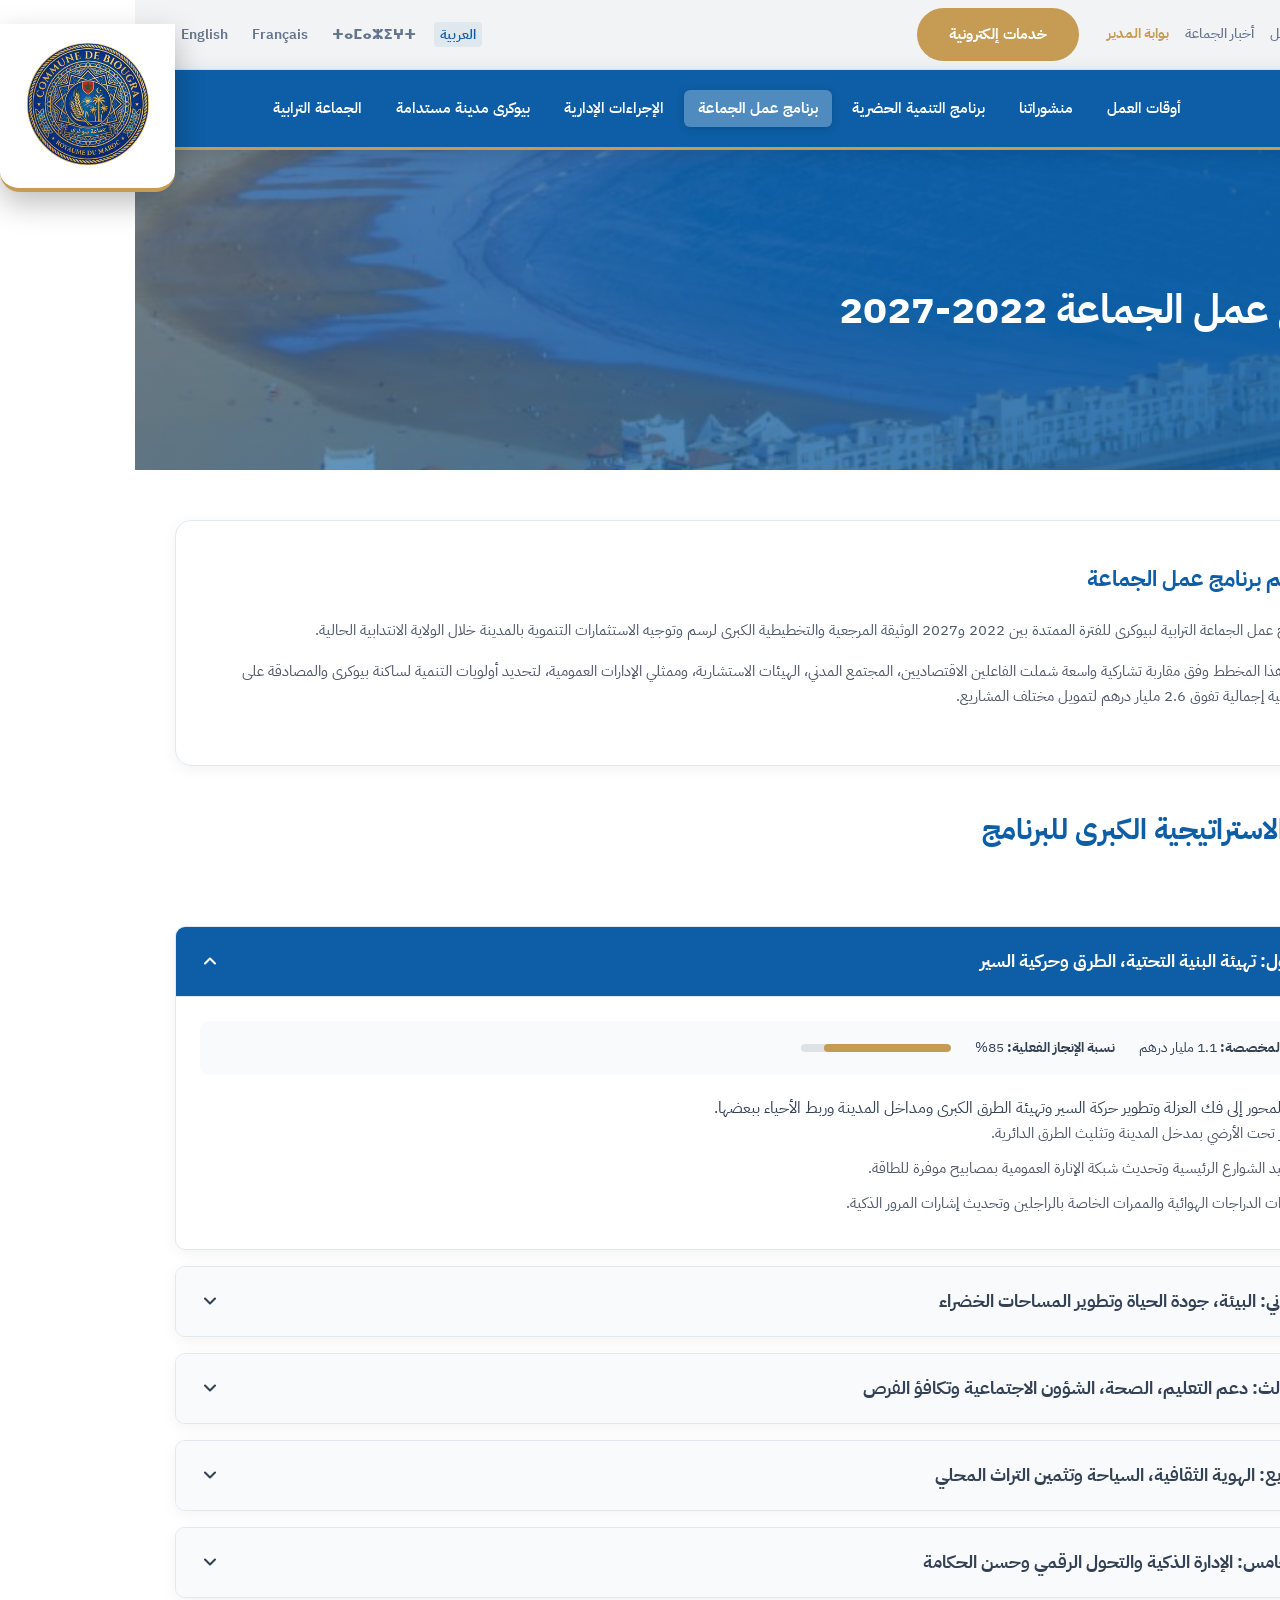
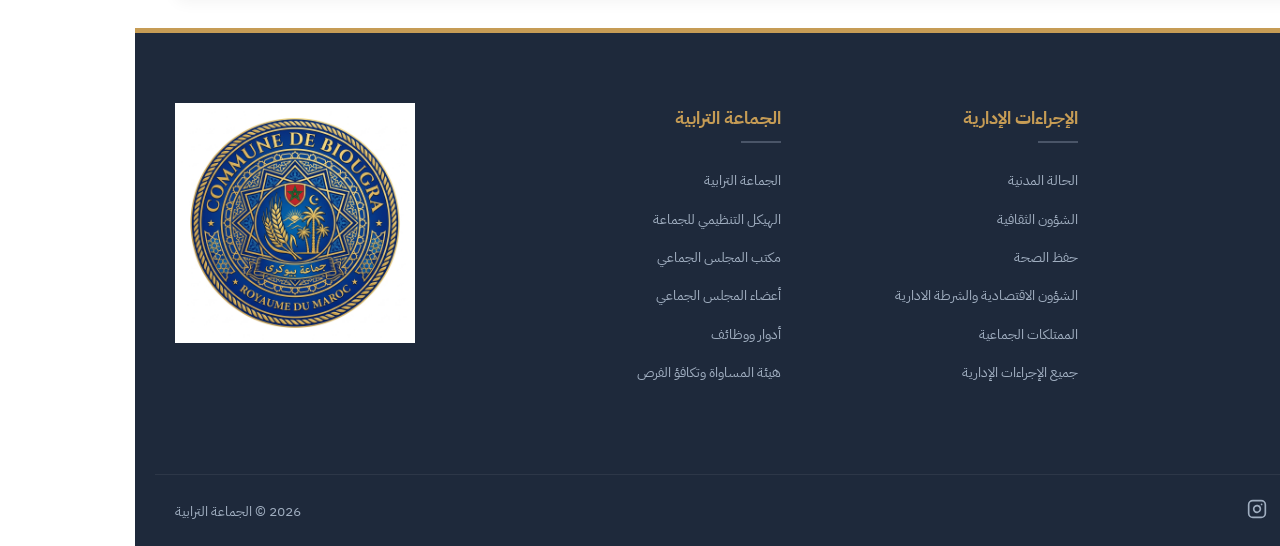
==== action-program.html @ 1aa4b41b "feat(portal): initial release of 10/10 luxury Moroccan municipal portal & SaaS control panel" ====
<!DOCTYPE html>
<html lang="ar" dir="rtl">
<head>
    <meta charset="UTF-8">
    <meta name="viewport" content="width=device-width, initial-scale=1.0">
    <meta name="description" content="برنامج عمل الجماعة الترابية لبيوكرى 2022-2027 - الأهداف الاستراتيجية والمشاريع التنموية.">
    <title>برنامج عمل الجماعة 2022-2027 | بوابة جماعة بيوكرى</title>
    
    <!-- Google Fonts -->
    <link rel="preconnect" href="https://fonts.googleapis.com">
    <link rel="preconnect" href="https://fonts.gstatic.com" crossorigin>
    <link href="https://fonts.googleapis.com/css2?family=IBM+Plex+Sans+Arabic:wght@300;400;500;600;700&family=Cairo:wght@400;600;700;800&display=swap" rel="stylesheet">
    
    <link rel="stylesheet" href="style.css">
    <style>
        .subpage-hero {
            position: relative;
            height: 320px;
            background-image: url('assets/beach_bg.png');
            background-size: cover;
            background-position: center;
            display: flex;
            align-items: center;
            color: var(--bg-white);
            margin-bottom: 50px;
        }
        .subpage-hero::before {
            content: '';
            position: absolute;
            top: 0; left: 0; right: 0; bottom: 0;
            background: linear-gradient(135deg, rgba(13, 94, 166, 0.4) 0%, rgba(13, 94, 166, 0.9) 100%);
            z-index: 1;
        }
        .subpage-hero-content {
            position: relative;
            z-index: 2;
            width: 100%;
        }
        .subpage-hero-title {
            font-size: 2.5rem;
            font-weight: 800;
        }
        .content-box {
            background-color: var(--bg-white);
            padding: 40px;
            border-radius: var(--border-radius-lg);
            border: 1px solid var(--border-color);
            box-shadow: var(--box-shadow);
            margin-bottom: 40px;
        }
        .content-box h3 {
            color: var(--primary-color);
            font-size: 1.4rem;
            font-weight: 700;
            margin-bottom: 20px;
            border-right: 4px solid var(--accent-color);
            padding-right: 12px;
        }
        .content-box p {
            margin-bottom: 16px;
            color: #4a5568;
            font-size: 0.95rem;
        }
        
        /* Accordion layout for Program Axes */
        .accordion-wrapper {
            margin: 30px 0;
            display: flex;
            flex-direction: column;
            gap: 16px;
        }
        .accordion-item {
            border: 1px solid var(--border-color);
            border-radius: var(--border-radius);
            overflow: hidden;
            box-shadow: var(--box-shadow);
            background-color: var(--bg-white);
            transition: var(--transition);
        }
        .accordion-header {
            padding: 20px 24px;
            background-color: var(--bg-light);
            cursor: pointer;
            display: flex;
            justify-content: space-between;
            align-items: center;
            font-weight: 700;
            font-size: 1.1rem;
            color: var(--text-main);
            transition: var(--transition);
            user-select: none;
        }
        .accordion-header:hover {
            background-color: var(--primary-light);
            color: var(--primary-color);
        }
        .accordion-item.active .accordion-header {
            background-color: var(--primary-color);
            color: var(--bg-white);
        }
        .accordion-icon {
            width: 20px;
            height: 20px;
            transition: transform 0.3s ease;
        }
        .accordion-item.active .accordion-icon {
            transform: rotate(180deg);
        }
        .accordion-content {
            max-height: 0;
            overflow: hidden;
            transition: max-height 0.3s ease-out;
            padding: 0 24px;
        }
        .accordion-item.active .accordion-content {
            max-height: 1000px;
            padding: 24px;
            border-top: 1px solid var(--border-color);
        }
        
        .axis-meta {
            display: flex;
            gap: 24px;
            background-color: var(--bg-light);
            padding: 15px 20px;
            border-radius: 8px;
            margin-bottom: 20px;
            font-size: 0.9rem;
        }
        .axis-progress-bar {
            width: 150px;
            height: 8px;
            background-color: #dee2e6;
            border-radius: 4px;
            overflow: hidden;
            align-self: center;
        }
        .axis-progress {
            height: 100%;
            background-color: var(--accent-color);
            border-radius: 4px;
        }
        .accordion-item.active .axis-progress {
            background-color: var(--accent-color);
        }
        .project-list {
            margin-right: 20px;
        }
        .project-list li {
            list-style-type: disc;
            margin-bottom: 10px;
            font-size: 0.95rem;
            color: #4a5568;
        }
        @media (max-width: 768px) {
            .subpage-hero {
                height: 240px;
            }
            .subpage-hero-title {
                font-size: 1.8rem;
            }
            .axis-meta {
                flex-direction: column;
                gap: 10px;
            }
            .axis-progress-bar {
                width: 100%;
            }
        }
    </style>
</head>
<body>

    <!-- TOP BAR -->
    <div class="top-bar" id="topBar">
        <div class="container top-bar-content">
            <div class="top-bar-left">
                <div class="search-container">
                    <button class="search-toggle-btn" id="searchToggleBtn" aria-label="بحث">
                        <svg class="icon" viewBox="0 0 24 24" fill="none" stroke="currentColor" stroke-width="2.5" stroke-linecap="round" stroke-linejoin="round">
                            <circle cx="11" cy="11" r="8"></circle>
                            <line x1="21" y1="21" x2="16.65" y2="16.65"></line>
                        </svg>
                    </button>
                    <div class="search-input-wrapper" id="searchInputWrapper">
                        <input type="text" id="searchInput" placeholder="ابحث في البوابة...">
                    </div>
                </div>
                <span class="divider">|</span>
                <a href="contact.html" class="top-link">التواصل</a>
                <a href="index.html#news" class="top-link">أخبار الجماعة</a>
                <a href="admin.html" class="top-link" target="_blank" style="margin-left: 12px; font-weight: 700; color: var(--accent-color);">بوابة المدير</a>
                <a href="index.html#procedures-grid" class="btn btn-gold">خدمات إلكترونية</a>
            </div>
            
            <div class="top-bar-right">
                <div class="lang-selector">
                    <button class="lang-btn active" data-lang="ar">العربية</button>
                    <button class="lang-btn" data-lang="tz">ⵜⴰⵎⴰⵣⵉⵖⵜ</button>
                    <button class="lang-btn" data-lang="fr">Français</button>
                    <button class="lang-btn" data-lang="en">English</button>
                </div>
            </div>
        </div>
    </div>

    <!-- MAIN HEADER -->
    <header class="main-header" id="mainHeader">
        <div class="container header-container">
            <nav class="main-nav" id="mainNav">
                <button class="menu-toggle-btn" id="menuToggleBtn" aria-label="القائمة">
                    <span class="bar"></span>
                    <span class="bar"></span>
                    <span class="bar"></span>
                </button>
                <ul class="nav-menu" id="navMenu">
                    <li><a href="contact.html" class="nav-link">أوقات العمل</a></li>
                    <li><a href="publications.html" class="nav-link">منشوراتنا</a></li>
                    <li><a href="index.html#urban-development" class="nav-link">برنامج التنمية الحضرية</a></li>
                    <li><a href="action-program.html" class="nav-link active">برنامج عمل الجماعة</a></li>
                    <li><a href="index.html#procedures-grid" class="nav-link">الإجراءات الإدارية</a></li>
                    <li><a href="sustainable.html" class="nav-link">بيوكرى مدينة مستدامة</a></li>
                    <li><a href="index.html" class="nav-link">الجماعة الترابية</a></li>
                </ul>
            </nav>

            <div class="logo-container">
                <a href="index.html" class="logo-link">
                    <img src="assets/biougra_logo.png" alt="شعار الجماعة الترابية لبيوكرى VILLE DE BIOUGRA" class="main-logo">
                </a>
            </div>
        </div>
    </header>

    <!-- SUBPAGE HERO -->
    <section class="subpage-hero">
        <div class="container subpage-hero-content">
            <h1 class="subpage-hero-title">برنامج عمل الجماعة 2022-2027</h1>
        </div>
    </section>

    <!-- MAIN CONTENT -->
    <main class="container">
        <div class="content-box">
            <h3>تقديم برنامج عمل الجماعة</h3>
            <p>يعد برنامج عمل الجماعة الترابية لبيوكرى للفترة الممتدة بين 2022 و2027 الوثيقة المرجعية والتخطيطية الكبرى لرسم وتوجيه الاستثمارات التنموية بالمدينة خلال الولاية الانتدابية الحالية.</p>
            <p>تم إعداد هذا المخطط وفق مقاربة تشاركية واسعة شملت الفاعلين الاقتصاديين، المجتمع المدني، الهيئات الاستشارية، وممثلي الإدارات العمومية، لتحديد أولويات التنمية لساكنة بيوكرى والمصادقة على ميزانية مالية إجمالية تفوق 2.6 مليار درهم لتمويل مختلف المشاريع.</p>
        </div>

        <h2 class="section-title">المحاور الاستراتيجية الكبرى للبرنامج</h2>

        <div class="accordion-wrapper">
            <!-- Axis 1 -->
            <div class="accordion-item active">
                <div class="accordion-header" onclick="toggleAccordion(this)">
                    <span>المحور الأول: تهيئة البنية التحتية، الطرق وحركية السير</span>
                    <svg class="accordion-icon" viewBox="0 0 24 24" fill="none" stroke="currentColor" stroke-width="2.5" stroke-linecap="round" stroke-linejoin="round"><polyline points="6 9 12 15 18 9"></polyline></svg>
                </div>
                <div class="accordion-content">
                    <div class="axis-meta">
                        <div><strong>الميزانية المخصصة:</strong> 1.1 مليار درهم</div>
                        <div><strong>نسبة الإنجاز الفعلية:</strong> 85%</div>
                        <div class="axis-progress-bar">
                            <div class="axis-progress" style="width: 85%;"></div>
                        </div>
                    </div>
                    <p>يهدف هذا المحور إلى فك العزلة وتطوير حركة السير وتهيئة الطرق الكبرى ومداخل المدينة وربط الأحياء ببعضها.</p>
                    <ul class="project-list">
                        <li>بناء الممر تحت الأرضي بمدخل المدينة وتثليث الطرق الدائرية.</li>
                        <li>إعادة تعبيد الشوارع الرئيسية وتحديث شبكة الإنارة العمومية بمصابيح موفرة للطاقة.</li>
                        <li>إنجاز ممرات الدراجات الهوائية والممرات الخاصة بالراجلين وتحديث إشارات المرور الذكية.</li>
                    </ul>
                </div>
            </div>

            <!-- Axis 2 -->
            <div class="accordion-item">
                <div class="accordion-header" onclick="toggleAccordion(this)">
                    <span>المحور الثاني: البيئة، جودة الحياة وتطوير المساحات الخضراء</span>
                    <svg class="accordion-icon" viewBox="0 0 24 24" fill="none" stroke="currentColor" stroke-width="2.5" stroke-linecap="round" stroke-linejoin="round"><polyline points="6 9 12 15 18 9"></polyline></svg>
                </div>
                <div class="accordion-content">
                    <div class="axis-meta">
                        <div><strong>الميزانية المخصصة:</strong> 450 مليون درهم</div>
                        <div><strong>نسبة الإنجاز الفعلية:</strong> 75%</div>
                        <div class="axis-progress-bar">
                            <div class="axis-progress" style="width: 75%;"></div>
                        </div>
                    </div>
                    <p>يركز هذا المحور على الجوانب البيئية وتجميل المدينة وزيادة حصة الفرد من المساحات الخضراء والحدائق العامة.</p>
                    <ul class="project-list">
                        <li>تهيئة وتدشين منتزه "النجاح" ومنتزهات الأحياء للقرب.</li>
                        <li>إنجاز محطة متطورة لتصفية المياه العادمة لإعادة استخدامها بسقي حدائق المدينة.</li>
                        <li>إطلاق مبادرة التشجير المكثف لأحياء بيوكرى.</li>
                    </ul>
                </div>
            </div>

            <!-- Axis 3 -->
            <div class="accordion-item">
                <div class="accordion-header" onclick="toggleAccordion(this)">
                    <span>المحور الثالث: دعم التعليم، الصحة، الشؤون الاجتماعية وتكافؤ الفرص</span>
                    <svg class="accordion-icon" viewBox="0 0 24 24" fill="none" stroke="currentColor" stroke-width="2.5" stroke-linecap="round" stroke-linejoin="round"><polyline points="6 9 12 15 18 9"></polyline></svg>
                </div>
                <div class="accordion-content">
                    <div class="axis-meta">
                        <div><strong>الميزانية المخصصة:</strong> 350 مليون درهم</div>
                        <div><strong>نسبة الإنجاز الفعلية:</strong> 60%</div>
                        <div class="axis-progress-bar">
                            <div class="axis-progress" style="width: 60%;"></div>
                        </div>
                    </div>
                    <p>يهدف هذا المحور لتحقيق التماسك الاجتماعي وتحسين الخدمات الأساسية في قطاعي الصحة والتعليم ودعم الشباب والنساء والطفل.</p>
                    <ul class="project-list">
                        <li>بناء مراكز صحية للقرب وتحديث مستوصفات الأحياء الهامشية وتجهيزها.</li>
                        <li>بناء وتحديث المدارس الابتدائية ودعم برامج التعليم الأولي العمومي للأسر المعوزة.</li>
                        <li>توقيع اتفاقيات دعم وتأهيل سنوية للجمعيات العاملة بمجال محو الأمية والرعاية والتوحد.</li>
                    </ul>
                </div>
            </div>

            <!-- Axis 4 -->
            <div class="accordion-item">
                <div class="accordion-header" onclick="toggleAccordion(this)">
                    <span>المحور الرابع: الهوية الثقافية، السياحة وتثمين التراث المحلي</span>
                    <svg class="accordion-icon" viewBox="0 0 24 24" fill="none" stroke="currentColor" stroke-width="2.5" stroke-linecap="round" stroke-linejoin="round"><polyline points="6 9 12 15 18 9"></polyline></svg>
                </div>
                <div class="accordion-content">
                    <div class="axis-meta">
                        <div><strong>الميزانية المخصصة:</strong> 500 مليون درهم</div>
                        <div><strong>نسبة الإنجاز الفعلية:</strong> 70%</div>
                        <div class="axis-progress-bar">
                            <div class="axis-progress" style="width: 70%;"></div>
                        </div>
                    </div>
                    <p>يرمي لتنشيط القطاع السياحي وتثبيت هوية المدينة وتاريخها الأمازيغي وحماية المواقع الأثرية.</p>
                    <ul class="project-list">
                        <li>مشروع تأهيل المعالم التاريخية والتراثية بالمنطقة وإحداث متحف تذكاري.</li>
                        <li>إنشاء وتجهيز "المركب الثقافي لبيوكرى" كفضاء للعروض الفنية الكبرى.</li>
                        <li>إحداث متاحف متخصصة وتطوير الكورنيش والمسار السياحي للشاطئ بالكامل.</li>
                    </ul>
                </div>
            </div>

            <!-- Axis 5 -->
            <div class="accordion-item">
                <div class="accordion-header" onclick="toggleAccordion(this)">
                    <span>المحور الخامس: الإدارة الذكية والتحول الرقمي وحسن الحكامة</span>
                    <svg class="accordion-icon" viewBox="0 0 24 24" fill="none" stroke="currentColor" stroke-width="2.5" stroke-linecap="round" stroke-linejoin="round"><polyline points="6 9 12 15 18 9"></polyline></svg>
                </div>
                <div class="accordion-content">
                    <div class="axis-meta">
                        <div><strong>الميزانية المخصصة:</strong> 200 مليون درهم</div>
                        <div><strong>نسبة الإنجاز الفعلية:</strong> 80%</div>
                        <div class="axis-progress-bar">
                            <div class="axis-progress" style="width: 80%;"></div>
                        </div>
                    </div>
                    <p>يرتكز على رقمنة ورقابة الأنظمة الإدارية الداخلية وتسهيل الخدمات على المرتفقين والمواطنين وتتبع الميزانية.</p>
                    <ul class="project-list">
                        <li>تعميم الخدمات السحابية والربط الشبكي لمقاطعات وملحقات الجماعة.</li>
                        <li>دعم الخدمات الرقمية المباشرة لرخص الأنشطة والتعمير وشواهد الحالة المدنية.</li>
                        <li>تكوين المستمر للموظفين الإداريين لضمان الجودة والشفافية وتسهيل الاستقبال.</li>
                    </ul>
                </div>
            </div>
        </div>
    </main>

    <!-- FOOTER -->
    <footer class="main-footer">
        <div class="container footer-container">
            <div class="footer-col">
                <h3 class="footer-col-title">روابط سريعة</h3>
                <ul class="footer-links">
                    <li><a href="publications.html">منشوراتنا</a></li>
                    <li><a href="index.html#news">مستجدات</a></li>
                    <li><a href="index.html#multimedia">صوت و صورة</a></li>
                    <li><a href="index.html#events">انشطة ومناسبات</a></li>
                    <li><a href="index.html#news">دورات المجلس</a></li>
                    <li><a href="contact.html">التواصل</a></li>
                    <li><a href="admin.html" target="_blank" style="color: var(--accent-color); font-weight: 700;">بوابة المدير</a></li>
                </ul>
            </div>
            <div class="footer-col">
                <h3 class="footer-col-title">الإجراءات الإدارية</h3>
                <ul class="footer-links">
                    <li><a href="index.html#procedures-grid">الحالة المدنية</a></li>
                    <li><a href="index.html#procedures-grid">الشؤون الثقافية</a></li>
                    <li><a href="index.html#procedures-grid">حفظ الصحة</a></li>
                    <li><a href="index.html#procedures-grid">الشؤون الاقتصادية والشرطة الادارية</a></li>
                    <li><a href="index.html#procedures-grid">الممتلكات الجماعية</a></li>
                    <li><a href="index.html#procedures-grid">جميع الإجراءات الإدارية</a></li>
                </ul>
            </div>
            <div class="footer-col">
                <h3 class="footer-col-title">الجماعة الترابية</h3>
                <ul class="footer-links">
                    <li><a href="index.html">الجماعة الترابية</a></li>
                    <li><a href="index.html">الهيكل التنظيمي للجماعة</a></li>
                    <li><a href="index.html">مكتب المجلس الجماعي</a></li>
                    <li><a href="index.html">أعضاء المجلس الجماعي</a></li>
                    <li><a href="index.html">أدوار ووظائف</a></li>
                    <li><a href="index.html">هيئة المساواة وتكافؤ الفرص</a></li>
                </ul>
            </div>
            <div class="footer-logo-col">
                <img src="assets/biougra_logo.png" alt="مدينة بيوكرى VILLE DE BIOUGRA" class="footer-logo">
            </div>
        </div>
        <div class="container footer-bottom">
            <div class="footer-socials">
                <a href="#" class="social-icon" aria-label="Facebook">
                    <svg viewBox="0 0 24 24" fill="none" stroke="currentColor" stroke-width="2" stroke-linecap="round" stroke-linejoin="round" class="icon"><path d="M18 2h-3a5 5 0 0 0-5 5v3H7v4h3v8h4v-8h3l1-4h-4V7a1 1 0 0 1 1-1h3z"></path></svg>
                </a>
                <a href="#" class="social-icon" aria-label="Twitter/X">
                    <svg viewBox="0 0 24 24" fill="none" stroke="currentColor" stroke-width="2" stroke-linecap="round" stroke-linejoin="round" class="icon"><path d="M23 3a10.9 10.9 0 0 1-3.14 1.53 4.48 4.48 0 0 0-7.86 3v1A10.66 10.66 0 0 1 3 4s-4 9 5 13a11.64 11.64 0 0 1-7 2c9 5 20 0 20-11.5a4.5 4.5 0 0 0-.08-.83A7.72 7.72 0 0 0 23 3z"></path></svg>
                </a>
                <a href="#" class="social-icon" aria-label="YouTube">
                    <svg viewBox="0 0 24 24" fill="none" stroke="currentColor" stroke-width="2" stroke-linecap="round" stroke-linejoin="round" class="icon"><path d="M22.54 6.42a2.78 2.78 0 0 0-1.95-1.96C18.88 4 12 4 12 4s-6.88 0-8.59.46a2.78 2.78 0 0 0-1.95 1.96A29 29 0 0 0 1 11.75a29 29 0 0 0 .46 5.33A2.78 2.78 0 0 0 3.41 19c1.71.46 8.59.46 8.59.46s6.88 0 8.59-.46a2.78 2.78 0 0 0 1.95-1.96 29 29 0 0 0 .46-5.29 29 29 0 0 0-.46-5.33z"></path><polygon points="9.75 15.02 15.5 11.75 9.75 8.48 9.75 15.02"></polygon></svg>
                </a>
                <a href="#" class="social-icon" aria-label="Instagram">
                    <svg viewBox="0 0 24 24" fill="none" stroke="currentColor" stroke-width="2" stroke-linecap="round" stroke-linejoin="round" class="icon"><rect x="2" y="2" width="20" height="20" rx="5" ry="5"></rect><path d="M16 11.37A4 4 0 1 1 12.63 8 4 4 0 0 1 16 11.37z"></path><line x1="17.5" y1="6.5" x2="17.51" y2="6.5"></line></svg>
                </a>
            </div>
            <div class="footer-copyright">
                2026 &copy; <span class="muni-name-display">الجماعة الترابية لبيوكرى</span>
            </div>
        </div>
    </footer>

    <!-- BACK TO TOP BUTTON -->
    <button class="back-to-top-btn" id="backToTopBtn" aria-label="الرجوع للأعلى">
        <svg viewBox="0 0 24 24" fill="none" stroke="currentColor" stroke-width="3" stroke-linecap="round" stroke-linejoin="round" class="icon">
            <line x1="12" y1="19" x2="12" y2="5"></line>
            <polyline points="5 12 12 5 19 12"></polyline>
        </svg>
    </button>

    <script type="module" src="js/app.js"></script>
    <script src="app.js"></script>
    <script>
        // Custom accordion logic for action program page
        function toggleAccordion(header) {
            const item = header.parentElement;
            const items = document.querySelectorAll('.accordion-item');
            
            // Toggle active state
            const isActive = item.classList.contains('active');
            
            items.forEach(i => {
                i.classList.remove('active');
                i.querySelector('.accordion-content').style.maxHeight = null;
            });
            
            if (!isActive) {
                item.classList.add('active');
                const content = item.querySelector('.accordion-content');
                content.style.maxHeight = content.scrollHeight + 'px';
            }
        }
        
        // Initialize active accordion heights on load
        window.addEventListener('DOMContentLoaded', () => {
            const activeItem = document.querySelector('.accordion-item.active');
            if (activeItem) {
                const content = activeItem.querySelector('.accordion-content');
                content.style.maxHeight = content.scrollHeight + 'px';
            }
        });
    </script>
</body>
</html>
---- style.css ----
/* DESIGN SYSTEM & VARIABLE TOKENS */
:root {
    --primary-color: #0d5ea6;
    --primary-hover: #0a4d8a;
    --primary-light: #e6f0fa;
    --accent-color: #c69c55;
    --accent-hover: #b08643;
    --accent-light: #fbf7f0;
    --dark-color: #1e293b;
    --dark-light: #334155;
    --text-main: #1e293b;
    --text-muted: #64748b;
    --bg-light: #f8fafc;
    --bg-white: #ffffff;
    --border-color: #e2e8f0;
    
    /* Institutional Arabic Typography System */
    --font-arabic: 'IBM Plex Sans Arabic', 'Cairo', system-ui, -apple-system, sans-serif;
    
    /* Spacing Scale Tokens */
    --space-1: 4px;
    --space-2: 8px;
    --space-3: 12px;
    --space-4: 16px;
    --space-6: 24px;
    --space-8: 32px;
    --space-12: 48px;
    
    /* Animation & Transitions */
    --transition: all 0.25s cubic-bezier(0.16, 1, 0.3, 1);
    --transition-slow: all 0.4s cubic-bezier(0.16, 1, 0.3, 1);
    
    /* Layout & Shadows */
    --border-radius: 10px;
    --border-radius-lg: 16px;
    --box-shadow: 0 4px 16px rgba(0, 0, 0, 0.05);
    --box-shadow-hover: 0 12px 32px rgba(13, 94, 166, 0.12);
    --container-width: 1240px;
}

/* RESET & CORE STYLES */
*, *::before, *::after {
    box-sizing: border-box;
    margin: 0;
    padding: 0;
}

html {
    scroll-behavior: smooth;
    font-size: 16px;
}

body {
    font-family: var(--font-arabic);
    background-color: var(--bg-white);
    color: var(--text-main);
    line-height: 1.65;
    overflow-x: hidden;
    text-align: right;
    direction: rtl;
    -webkit-font-smoothing: antialiased;
    -moz-osx-font-smoothing: grayscale;
}

a {
    color: inherit;
    text-decoration: none;
    transition: var(--transition);
}

img {
    max-width: 100%;
    height: auto;
    display: block;
}

ul {
    list-style: none;
}

button, input {
    font-family: inherit;
}

.container {
    max-width: var(--container-width);
    margin: 0 auto;
    padding: 0 20px;
}

/* BUTTONS */
.btn {
    display: inline-flex;
    align-items: center;
    justify-content: center;
    font-weight: 600;
    padding: 8px 20px;
    border-radius: 6px;
    border: none;
    cursor: pointer;
    transition: var(--transition);
    font-size: 0.95rem;
}

.btn-primary {
    background-color: var(--primary-color);
    color: var(--bg-white);
}

.btn-primary:hover {
    background-color: var(--primary-hover);
    transform: translateY(-2px);
    box-shadow: 0 6px 15px rgba(13, 94, 166, 0.2);
}

.btn-gold {
    background-color: var(--accent-color);
    color: var(--bg-white);
    padding: 6px 18px;
    font-weight: 500;
}

.btn-gold:hover {
    background-color: var(--accent-hover);
    transform: translateY(-2px);
    box-shadow: 0 6px 15px rgba(198, 156, 85, 0.2);
}

.btn-outline {
    background-color: transparent;
    border: 2px solid var(--primary-color);
    color: var(--primary-color);
}

.btn-outline:hover {
    background-color: var(--primary-color);
    color: var(--bg-white);
}

.btn-lg {
    padding: 12px 30px;
    font-size: 1.1rem;
    border-radius: 8px;
}

.center-btn-wrapper {
    display: flex;
    justify-content: center;
    margin-top: 40px;
}

/* TOP UTILITY BAR */
.top-bar {
    background-color: #f1f3f5;
    border-bottom: 1px solid var(--border-color);
    padding: 8px 0;
    font-size: 0.85rem;
    z-index: 990;
    position: relative;
}

.top-bar-content {
    display: flex;
    justify-content: space-between;
    align-items: center;
}

.top-bar-left {
    display: flex;
    align-items: center;
    gap: 16px;
}

.top-link {
    color: var(--text-muted);
    font-weight: 500;
}

.top-link:hover {
    color: var(--primary-color);
}

.divider {
    color: #dee2e6;
    user-select: none;
}

/* Language selector */
.lang-selector {
    display: flex;
    gap: 12px;
}

.lang-btn {
    background: none;
    border: none;
    color: var(--text-muted);
    cursor: pointer;
    font-weight: 600;
    transition: var(--transition);
    font-size: 0.85rem;
    padding: 2px 6px;
    border-radius: 4px;
}

.lang-btn:hover, .lang-btn.active {
    color: var(--primary-color);
    background-color: rgba(13, 94, 166, 0.08);
}

/* Search bar toggle inside top bar */
.search-container {
    display: flex;
    align-items: center;
    position: relative;
}

.search-toggle-btn {
    background: none;
    border: none;
    color: var(--text-muted);
    cursor: pointer;
    display: flex;
    align-items: center;
    justify-content: center;
    transition: var(--transition);
    padding: 4px;
    border-radius: 50%;
}

.search-toggle-btn:hover {
    color: var(--primary-color);
    background-color: rgba(13, 94, 166, 0.08);
}

.search-toggle-btn .icon {
    width: 18px;
    height: 18px;
}

.search-input-wrapper {
    position: absolute;
    left: 28px;
    width: 0;
    opacity: 0;
    visibility: hidden;
    transition: var(--transition);
    background-color: var(--bg-white);
    border: 1px solid var(--border-color);
    border-radius: 20px;
    overflow: hidden;
    box-shadow: 0 4px 10px rgba(0,0,0,0.05);
}

.search-input-wrapper.active {
    width: 220px;
    opacity: 1;
    visibility: visible;
}

.search-input-wrapper input {
    width: 100%;
    padding: 6px 14px;
    border: none;
    outline: none;
    font-size: 0.85rem;
}

/* MAIN HEADER */
.main-header {
    background-color: #0d5ea6 !important;
    color: var(--bg-white);
    box-shadow: 0 4px 15px rgba(0,0,0,0.1);
    position: sticky;
    top: 0;
    z-index: 1010 !important;
    height: 80px;
    display: flex;
    align-items: center;
    transition: var(--transition);
}

.main-header.shrink {
    height: 65px;
}

.header-container {
    display: flex;
    justify-content: space-between;
    align-items: center;
    width: 100%;
    height: 100%;
    position: relative;
}

/* Logo placement extending down over both top-bar and main-header navbars */
.logo-container {
    position: relative;
    z-index: 9999;
    height: 100%;
}

.logo-link {
    display: flex;
    flex-direction: column;
    align-items: center;
    justify-content: center;
    background-color: #ffffff;
    padding: 10px 14px 14px 14px;
    border-radius: 0 0 20px 20px;
    box-shadow: 0 12px 30px rgba(0, 0, 0, 0.25);
    position: absolute;
    top: -46px; /* Extend into top bar space and hang over main header */
    right: 0;
    width: 175px;
    z-index: 9999 !important;
    transition: var(--transition);
    border-bottom: 4px solid var(--accent-color);
}

.main-header.shrink .logo-link {
    width: 145px;
    padding: 8px 10px 10px 10px;
    top: -38px;
}

.main-logo {
    width: 100%;
    max-height: 140px;
    object-fit: contain;
}

/* Navigation Links */
.main-nav {
    display: flex;
    align-items: center;
    flex-grow: 1;
    margin-right: 180px;
}

.nav-menu {
    display: flex;
    gap: 6px;
    align-items: center;
    flex-wrap: nowrap;
}

.nav-menu li {
    flex-shrink: 0;
    width: auto;
}

.nav-link {
    color: #ffffff !important;
    font-weight: 600 !important;
    font-size: 0.95rem !important;
    padding: 8px 14px !important;
    border-radius: 6px !important;
    position: relative;
    white-space: nowrap !important;
    width: max-content !important;
    min-width: max-content !important;
    display: inline-block !important;
    line-height: 1.4 !important;
    transition: var(--transition) !important;
}

.nav-link::after {
    content: '';
    position: absolute;
    bottom: 2px;
    left: 50%;
    width: 0;
    height: 3px;
    background-color: var(--accent-color);
    border-radius: 2px;
    transition: var(--transition);
    transform: translateX(-50%);
}

.nav-link:hover {
    color: #ffffff !important;
    background-color: rgba(255, 255, 255, 0.18) !important;
}

.nav-link:hover::after {
    width: 80%;
}

.nav-link.active {
    color: #ffffff !important;
    background-color: rgba(255, 255, 255, 0.28) !important;
    font-weight: 700 !important;
    box-shadow: 0 2px 8px rgba(0, 0, 0, 0.15) !important;
    border-radius: 6px !important;
}

.nav-link.active::after {
    display: none;
}


/* Mobile menu toggle */
.menu-toggle-btn {
    display: none;
    background: none;
    border: none;
    color: var(--bg-white);
    cursor: pointer;
    flex-direction: column;
    gap: 5px;
    padding: 6px;
}

.menu-toggle-btn .bar {
    width: 25px;
    height: 3px;
    background-color: var(--bg-white);
    border-radius: 2px;
    transition: var(--transition);
}

/* HERO SECTION */
.hero-section {
    position: relative;
    height: 520px;
    background-image: url('assets/biougra_bg.png');
    background-size: cover;
    background-position: center;
    display: flex;
    align-items: center;
    color: var(--bg-white);
}

.hero-overlay {
    position: absolute;
    top: 0;
    left: 0;
    right: 0;
    bottom: 0;
    background: linear-gradient(135deg, rgba(13, 94, 166, 0.3) 0%, rgba(13, 94, 166, 0.8) 100%);
    z-index: 1;
}

.hero-content {
    position: relative;
    z-index: 2;
    width: 100%;
    padding-right: 15%; /* Push text left to clear absolute logo space in desktop */
}

.hero-title {
    font-size: 3rem;
    font-weight: 800;
    margin-bottom: 24px;
    text-shadow: 0 4px 10px rgba(0,0,0,0.15);
    line-height: 1.3;
}

/* SECTION GLOBAL TITLE */
.section-title {
    font-size: 1.8rem;
    font-weight: 700;
    color: var(--primary-color);
    margin-bottom: 30px;
    position: relative;
    display: inline-block;
    padding-bottom: 12px;
}

.section-title::after {
    content: '';
    position: absolute;
    bottom: 0;
    right: 0;
    width: 60px;
    height: 4px;
    background-color: var(--accent-color);
    border-radius: 2px;
}

.section-title.center {
    display: block;
    text-align: center;
    margin-bottom: 40px;
}

.section-title.center::after {
    right: 50%;
    transform: translateX(50%);
}

/* NEWS SECTION */
.news-section {
    padding: 60px 0;
    background-color: var(--bg-white);
}

.news-container {
    display: grid;
    grid-template-columns: 1.3fr 1fr;
    gap: 40px;
}

/* Left: Cards Grid */
.cards-grid {
    display: grid;
    grid-template-columns: repeat(3, 1fr);
    gap: 16px;
    align-items: start;
}

.info-card {
    background-color: var(--bg-white);
    border-radius: var(--border-radius-lg);
    overflow: hidden;
    box-shadow: var(--box-shadow);
    cursor: pointer;
    transition: var(--transition);
    border: 1px solid var(--border-color);
    position: relative;
    height: 250px;
}

.info-card:hover {
    transform: translateY(-4px);
    box-shadow: var(--box-shadow-hover);
    border-color: var(--primary-color);
}

.card-img-wrapper {
    width: 100%;
    height: 100%;
    position: relative;
    overflow: hidden;
}

.card-img-wrapper img {
    width: 100%;
    height: 100%;
    object-fit: cover;
    transition: transform 0.4s ease;
}

.info-card:hover .card-img-wrapper img {
    transform: scale(1.06);
}

.card-overlay-badge {
    position: absolute;
    bottom: 0;
    left: 0;
    right: 0;
    background: linear-gradient(180deg, rgba(13, 94, 166, 0.88) 0%, rgba(7, 52, 97, 0.96) 100%);
    color: #ffffff;
    font-weight: 700;
    font-size: 0.95rem;
    padding: 12px 14px;
    text-align: center;
    border-top: 3px solid var(--accent-color);
    transition: var(--transition);
}

.info-card:hover .card-overlay-badge {
    background: var(--primary-color);
}

.card-img-wrapper img {
    width: 100%;
    height: 100%;
    object-fit: cover;
    transition: var(--transition-slow);
}

.info-card:hover .card-img-wrapper img {
    transform: scale(1.05);
}

/* Right: News List */
.news-list-wrapper {
    background-color: var(--bg-light);
    padding: 30px;
    border-radius: var(--border-radius-lg);
    box-shadow: var(--box-shadow);
    display: flex;
    flex-direction: column;
}

.news-list {
    display: flex;
    flex-direction: column;
    gap: 16px;
    margin-bottom: 24px;
}

.news-item {
    display: flex;
    gap: 20px;
    padding-bottom: 16px;
    border-bottom: 1px dashed #dee2e6;
    cursor: pointer;
    transition: var(--transition);
}

.news-item:last-child {
    border-bottom: none;
    padding-bottom: 0;
}

.news-date {
    background-color: var(--primary-light);
    color: var(--primary-color);
    font-weight: 700;
    font-size: 0.9rem;
    padding: 8px 12px;
    border-radius: 6px;
    height: fit-content;
    white-space: nowrap;
    text-align: center;
    min-width: 80px;
    transition: var(--transition);
}

.news-item:hover .news-date {
    background-color: var(--primary-color);
    color: var(--bg-white);
}

.news-details {
    flex-grow: 1;
}

.news-title {
    font-size: 0.95rem;
    font-weight: 700;
    margin-bottom: 4px;
    color: var(--text-main);
    transition: var(--transition);
}

.news-item:hover .news-title {
    color: var(--primary-color);
}

.news-excerpt {
    font-size: 0.85rem;
    color: var(--text-muted);
    display: -webkit-box;
    -webkit-line-clamp: 2;
    -webkit-box-orient: vertical;
    overflow: hidden;
}

.btn-more {
    width: 100%;
    margin-top: auto;
}

/* PROCEDURES SECTION (6 Cards Grid) */
.procedures-section {
    padding: 60px 0;
    background-color: var(--bg-light);
}

.procedures-grid {
    display: grid;
    grid-template-columns: repeat(3, 1fr);
    gap: 20px;
}

.proc-card {
    background-color: var(--bg-white);
    border-radius: var(--border-radius);
    padding: 30px 20px;
    text-align: center;
    border: 1px solid var(--border-color);
    box-shadow: var(--box-shadow);
    cursor: pointer;
    transition: var(--transition);
    display: flex;
    flex-direction: column;
    align-items: center;
    gap: 16px;
}

.proc-card:hover {
    transform: translateY(-5px);
    border-color: var(--primary-color);
    box-shadow: var(--box-shadow-hover);
}

.proc-icon-wrapper {
    width: 64px;
    height: 64px;
    border-radius: 50%;
    background-color: var(--primary-light);
    color: var(--primary-color);
    display: flex;
    align-items: center;
    justify-content: center;
    transition: var(--transition);
}

.proc-card:hover .proc-icon-wrapper {
    background-color: var(--primary-color);
    color: var(--bg-white);
    transform: rotate(5deg) scale(1.05);
}

.proc-icon {
    width: 30px;
    height: 30px;
}

.proc-card-title {
    font-size: 1.05rem;
    font-weight: 700;
    color: var(--text-main);
    transition: var(--transition);
}

.proc-card:hover .proc-card-title {
    color: var(--primary-color);
}

/* URBAN DEVELOPMENT GRID */
.urban-development-section {
    padding: 60px 0;
    background-color: var(--bg-white);
}

.urban-grid {
    display: grid;
    grid-template-columns: repeat(4, 1fr);
    gap: 20px;
}

.urban-card {
    background-color: var(--bg-white);
    border-radius: var(--border-radius);
    padding: 30px 20px;
    text-align: center;
    border: 1px solid var(--border-color);
    box-shadow: var(--box-shadow);
    cursor: pointer;
    transition: var(--transition);
    display: flex;
    flex-direction: column;
    align-items: center;
    gap: 16px;
}

.urban-card:hover {
    transform: translateY(-5px);
    border-color: var(--accent-color);
    box-shadow: var(--box-shadow-hover);
}

.urban-icon-wrapper {
    width: 64px;
    height: 64px;
    border-radius: 50%;
    background-color: var(--accent-light);
    color: var(--accent-color);
    display: flex;
    align-items: center;
    justify-content: center;
    transition: var(--transition);
}

.urban-card:hover .urban-icon-wrapper {
    background-color: var(--accent-color);
    color: var(--bg-white);
    transform: scale(1.05);
}

.urban-icon {
    width: 30px;
    height: 30px;
}

.urban-card-title {
    font-size: 1.05rem;
    font-weight: 700;
    color: var(--text-main);
}

/* Highlighted state (as roads card in screenshot) */
.urban-card.highlighted {
    background-color: var(--accent-color);
    border-color: var(--accent-color);
    color: var(--bg-white);
}

.urban-card.highlighted .urban-icon-wrapper {
    background-color: rgba(255, 255, 255, 0.2);
    color: var(--bg-white);
}

.urban-card.highlighted .urban-card-title {
    color: var(--bg-white);
}

.urban-card.highlighted:hover {
    background-color: var(--accent-hover);
    border-color: var(--accent-hover);
}

/* MULTIMEDIA SECTION (Voice & Image) */
.multimedia-section {
    padding: 60px 0;
    background-color: var(--bg-light);
}

.media-grid {
    display: grid;
    grid-template-columns: repeat(3, 1fr);
    gap: 20px;
}

.video-card {
    background-color: var(--bg-white);
    border-radius: var(--border-radius);
    overflow: hidden;
    box-shadow: var(--box-shadow);
    cursor: pointer;
    transition: var(--transition-slow);
    border: 1px solid var(--border-color);
}

.video-card:hover {
    transform: translateY(-8px);
    box-shadow: var(--box-shadow-hover);
}

.video-thumbnail-wrapper {
    position: relative;
    width: 100%;
    aspect-ratio: 1.4;
    overflow: hidden;
}

.video-thumbnail-wrapper img {
    width: 100%;
    height: 100%;
    object-fit: cover;
    transition: var(--transition-slow);
}

.video-card:hover .video-thumbnail-wrapper img {
    transform: scale(1.04);
}

.play-btn-overlay {
    position: absolute;
    top: 0;
    left: 0;
    right: 0;
    bottom: 0;
    background-color: rgba(0, 0, 0, 0.15);
    display: flex;
    align-items: center;
    justify-content: center;
    transition: var(--transition);
}

.video-card:hover .play-btn-overlay {
    background-color: rgba(0, 0, 0, 0.3);
}

.play-icon {
    width: 60px;
    height: 60px;
    color: var(--primary-color);
    background-color: var(--bg-white);
    border-radius: 50%;
    padding: 16px 14px 16px 18px; /* Slightly offset for optical alignment */
    box-shadow: 0 4px 12px rgba(0,0,0,0.15);
    transition: var(--transition);
}

.video-card:hover .play-icon {
    transform: scale(1.15);
    background-color: var(--primary-color);
    color: var(--bg-white);
}

/* EVENTS SECTION */
.events-section {
    padding: 60px 0;
    background-color: var(--bg-white);
}

.events-grid {
    display: grid;
    grid-template-columns: repeat(2, 1fr);
    gap: 24px;
}

.event-card {
    position: relative;
    border-radius: var(--border-radius);
    overflow: hidden;
    box-shadow: var(--box-shadow);
    cursor: pointer;
    aspect-ratio: 1.7;
}

.event-img-wrapper {
    width: 100%;
    height: 100%;
}

.event-img-wrapper img {
    width: 100%;
    height: 100%;
    object-fit: cover;
    transition: var(--transition-slow);
}

.event-card:hover .event-img-wrapper img {
    transform: scale(1.05);
}

.event-overlay-bar {
    position: absolute;
    bottom: 0;
    left: 0;
    right: 0;
    background-color: var(--primary-color);
    color: var(--bg-white);
    display: flex;
    align-items: stretch;
    height: 80px;
    transition: var(--transition);
}

.event-card:hover .event-overlay-bar {
    background-color: var(--primary-hover);
}

.event-date-badge {
    background-color: #0c5697;
    font-size: 1.8rem;
    font-weight: 800;
    width: 80px;
    display: flex;
    align-items: center;
    justify-content: center;
    border-left: 1px dashed rgba(255, 255, 255, 0.2);
}

.event-title-wrapper {
    flex-grow: 1;
    padding: 10px 18px;
    display: flex;
    align-items: center;
}

.event-title-text {
    font-size: 0.95rem;
    font-weight: 600;
    line-height: 1.4;
    display: -webkit-box;
    -webkit-line-clamp: 2;
    -webkit-box-orient: vertical;
    overflow: hidden;
}

/* FOOTER SECTION */
.main-footer {
    background-color: var(--dark-color);
    color: #a0aec0;
    padding: 70px 0 20px 0;
    border-top: 5px solid var(--accent-color);
}

.footer-container {
    display: grid;
    grid-template-columns: 1fr 1fr 1fr 1.2fr;
    gap: 40px;
    margin-bottom: 50px;
}

.footer-col-title {
    color: var(--accent-color);
    font-size: 1.15rem;
    font-weight: 700;
    margin-bottom: 24px;
    position: relative;
    padding-bottom: 10px;
}

.footer-col-title::after {
    content: '';
    position: absolute;
    bottom: 0;
    right: 0;
    width: 40px;
    height: 2px;
    background-color: #4a5568;
}

.footer-links {
    display: flex;
    flex-direction: column;
    gap: 12px;
}

.footer-links a {
    font-size: 0.9rem;
}

.footer-links a:hover {
    color: var(--bg-white);
    padding-right: 5px;
}

.footer-logo-col {
    display: flex;
    justify-content: flex-end;
    align-items: flex-start;
}

.footer-logo {
    max-height: 240px;
    width: auto;
}

.footer-bottom {
    border-top: 1px solid #2d3748;
    padding-top: 24px;
    display: flex;
    justify-content: space-between;
    align-items: center;
    font-size: 0.85rem;
}

.footer-socials {
    display: flex;
    gap: 16px;
}

.social-icon {
    color: #a0aec0;
    transition: var(--transition);
}

.social-icon:hover {
    color: var(--bg-white);
    transform: translateY(-3px);
}

.social-icon .icon {
    width: 20px;
    height: 20px;
}

/* BACK TO TOP FLOATING BUTTON */
.back-to-top-btn {
    position: fixed;
    bottom: 30px;
    left: 30px;
    width: 48px;
    height: 48px;
    border-radius: 50%;
    background-color: var(--primary-color);
    color: var(--bg-white);
    border: none;
    cursor: pointer;
    box-shadow: 0 4px 15px rgba(0,0,0,0.15);
    display: flex;
    align-items: center;
    justify-content: center;
    z-index: 99;
    opacity: 0;
    visibility: hidden;
    transition: var(--transition);
}

.back-to-top-btn.active {
    opacity: 1;
    visibility: visible;
}

.back-to-top-btn:hover {
    background-color: var(--primary-hover);
    transform: translateY(-4px);
    box-shadow: 0 8px 20px rgba(0,0,0,0.25);
}

.back-to-top-btn .icon {
    width: 20px;
    height: 20px;
}

/* INTERACTIVE MODAL BOX */
.modal-overlay {
    position: fixed;
    top: 0;
    left: 0;
    right: 0;
    bottom: 0;
    background-color: rgba(0, 0, 0, 0.5);
    backdrop-filter: blur(5px);
    display: flex;
    align-items: center;
    justify-content: center;
    z-index: 2000;
    opacity: 0;
    visibility: hidden;
    transition: var(--transition);
}

.modal-overlay.active,
.modal-overlay[style*="display: flex"],
.modal-overlay[style*="display: block"] {
    opacity: 1 !important;
    visibility: visible !important;
}

.modal-content {
    background-color: var(--bg-white);
    width: 90%;
    max-width: 650px;
    border-radius: var(--border-radius-lg);
    box-shadow: 0 10px 40px rgba(0,0,0,0.2);
    position: relative;
    transform: scale(0.85);
    transition: var(--transition-slow);
    overflow: hidden;
}

.modal-overlay.active .modal-content,
.modal-overlay[style*="display: flex"] .modal-content,
.modal-overlay[style*="display: block"] .modal-content {
    transform: scale(1);
}

.modal-close-btn {
    position: absolute;
    top: 16px;
    left: 16px;
    background: none;
    border: none;
    cursor: pointer;
    color: var(--text-muted);
    transition: var(--transition);
}

.modal-close-btn:hover {
    color: #dc3545;
}

.modal-close-btn .icon {
    width: 24px;
    height: 24px;
}

.modal-body {
    padding: 40px 30px;
}

/* Modal specific typography */
.modal-title {
    font-size: 1.5rem;
    font-weight: 700;
    color: var(--primary-color);
    margin-bottom: 20px;
    border-bottom: 2px solid var(--accent-color);
    padding-bottom: 10px;
}

.modal-text {
    font-size: 0.95rem;
    color: var(--text-main);
    margin-bottom: 20px;
}

.modal-tabs {
    display: flex;
    border-bottom: 1px solid var(--border-color);
    margin-bottom: 20px;
    gap: 10px;
}

.modal-tab {
    padding: 8px 16px;
    background: none;
    border: none;
    border-bottom: 2px solid transparent;
    cursor: pointer;
    font-weight: 600;
    font-size: 0.9rem;
    color: var(--text-muted);
}

.modal-tab.active {
    border-bottom-color: var(--primary-color);
    color: var(--primary-color);
}

.modal-tab-content {
    display: none;
}

.modal-tab-content.active {
    display: block;
}

.modal-list {
    margin-right: 20px;
    margin-bottom: 20px;
}

.modal-list li {
    list-style-type: square;
    margin-bottom: 8px;
    font-size: 0.9rem;
}

/* Video Player in Modal */
.modal-video-container {
    width: 100%;
    aspect-ratio: 16/9;
    background-color: #000;
    border-radius: var(--border-radius);
    overflow: hidden;
    position: relative;
    display: flex;
    align-items: center;
    justify-content: center;
}

.modal-video-placeholder {
    width: 100%;
    height: 100%;
    object-fit: cover;
    opacity: 0.8;
}

.modal-video-ui {
    position: absolute;
    bottom: 0;
    left: 0;
    right: 0;
    background: linear-gradient(transparent, rgba(0,0,0,0.8));
    padding: 15px;
    color: #fff;
    display: flex;
    align-items: center;
    gap: 15px;
}

.modal-video-bar {
    flex-grow: 1;
    height: 4px;
    background-color: rgba(255,255,255,0.3);
    border-radius: 2px;
    position: relative;
}

.modal-video-progress {
    width: 45%;
    height: 100%;
    background-color: var(--accent-color);
    border-radius: 2px;
}

/* RESPONSIVE DESIGN - MEDIA QUERIES */

@media (max-width: 1024px) {
    .news-container {
        grid-template-columns: 1fr;
    }
    
    .procedures-grid {
        grid-template-columns: repeat(2, 1fr);
    }
    
    .urban-grid {
        grid-template-columns: repeat(3, 1fr);
    }
    
    .media-grid {
        grid-template-columns: repeat(2, 1fr);
    }
    
    .footer-container {
        grid-template-columns: 1fr 1fr;
    }
    
    .footer-logo-col {
        justify-content: fill;
        grid-column: span 2;
        margin-top: 20px;
    }
}

@media (max-width: 768px) {
    /* MOBILE NAVIGATION */
    .main-nav {
        margin-right: 0 !important;
        margin-left: 0 !important;
    }
    
    .menu-toggle-btn {
        display: flex;
    }
    
    .nav-menu {
        position: absolute;
        top: 80px;
        left: 0;
        right: 0;
        background-color: #ffffff;
        flex-direction: column;
        gap: 0;
        width: 100%;
        opacity: 0;
        visibility: hidden;
        transform: translateY(-20px);
        transition: var(--transition-slow);
        box-shadow: 0 10px 30px rgba(0,0,0,0.12);
        border-top: 2px solid var(--accent-color);
        border-bottom: 1px solid #e2e8f0;
    }
    
    .nav-menu.active {
        opacity: 1;
        visibility: visible;
        transform: translateY(0);
    }
    
    .nav-menu li {
        width: 100%;
        text-align: center;
        border-bottom: 1px solid #f1f5f9;
    }
    
    .nav-link {
        display: block;
        padding: 15px 0;
        border-radius: 0;
    }
    
    .nav-link::after {
        display: none;
    }
    
    .logo-link {
        width: 130px;
        top: -40px;
    }
    
    .hero-content {
        padding-right: 0;
        text-align: center;
    }
    
    .hero-title {
        font-size: 2.2rem;
    }
    
    .cards-grid {
        grid-template-columns: 1fr;
    }
    
    .urban-grid {
        grid-template-columns: repeat(2, 1fr);
    }
    
    .events-grid {
        grid-template-columns: 1fr;
    }
}

@media (max-width: 480px) {
    .top-bar-content {
        flex-direction: column-reverse;
        gap: 8px;
    }
    
    .top-bar-left {
        width: 100%;
        justify-content: center;
    }
    
    .top-bar-right {
        width: 100%;
        justify-content: center;
    }
    
    .procedures-grid {
        grid-template-columns: 1fr;
    }
    
    .urban-grid {
        grid-template-columns: 1fr;
    }
    
    .media-grid {
        grid-template-columns: 1fr;
    }
    
    .footer-container {
        grid-template-columns: 1fr;
    }
    
    .footer-logo-col {
        grid-column: span 1;
        justify-content: center;
    }
    
    .footer-bottom {
        flex-direction: column;
        gap: 15px;
        text-align: center;
    }
}

/* LTR LAYOUT FOR FRENCH & ENGLISH SIMULATION */
html[dir="ltr"] body {
    text-align: left;
}

html[dir="ltr"] .logo-link {
    right: auto;
    left: 0;
}

html[dir="ltr"] .main-nav {
    margin-right: 0;
    margin-left: 190px;
}

html[dir="ltr"] .section-title::after {
    right: auto;
    left: 0;
}

html[dir="ltr"] .section-title.center::after {
    left: 50%;
    transform: translateX(-50%);
}

html[dir="ltr"] .news-item {
    text-align: left;
}

html[dir="ltr"] .news-date {
    text-align: center;
}

html[dir="ltr"] .event-date-badge {
    border-left: none;
    border-right: 1px dashed rgba(255, 255, 255, 0.2);
}

html[dir="ltr"] .footer-col-title::after {
    right: auto;
    left: 0;
}

html[dir="ltr"] .footer-links a:hover {
    padding-right: 0;
    padding-left: 5px;
}

html[dir="ltr"] .back-to-top-btn {
    left: auto;
    right: 30px;
}

html[dir="ltr"] .modal-close-btn {
    left: auto;
    right: 16px;
}

/* ==========================================================================
   ADMIN PANEL STYLES
   ========================================================================== */
body.admin-body {
    background-color: #f3f4f6;
    min-height: 100vh;
    display: flex;
    align-items: stretch;
}

/* LOGIN PANEL - LUXURY INSTITUTIONAL OVERLAY */
.login-overlay {
    position: fixed;
    top: 0; left: 0; right: 0; bottom: 0;
    background: radial-gradient(circle at 50% 30%, #1d4ed8 0%, #0d5ea6 45%, #071e3d 100%);
    display: flex;
    align-items: center;
    justify-content: center;
    z-index: 5000;
    padding: 20px;
    transition: var(--transition-slow);
    box-sizing: border-box;
}

.login-overlay::before {
    content: '';
    position: absolute;
    top: 0; left: 0; right: 0; bottom: 0;
    background-image: radial-gradient(rgba(198, 156, 85, 0.12) 1px, transparent 1px);
    background-size: 32px 32px;
    pointer-events: none;
}

.login-card {
    background-color: #ffffff;
    border-radius: 20px;
    padding: 44px 36px 36px 36px;
    width: 100%;
    max-width: 440px;
    box-shadow: 0 25px 60px -15px rgba(0, 0, 0, 0.45), 0 0 0 1px rgba(255, 255, 255, 0.2);
    text-align: center;
    position: relative;
    overflow: hidden;
    box-sizing: border-box;
    animation: loginCardFadeUp 0.6s cubic-bezier(0.16, 1, 0.3, 1);
}

@keyframes loginCardFadeUp {
    from {
        opacity: 0;
        transform: translateY(20px) scale(0.96);
    }
    to {
        opacity: 1;
        transform: translateY(0) scale(1);
    }
}

.login-card-top-bar {
    position: absolute;
    top: 0;
    left: 0;
    right: 0;
    height: 6px;
    background: linear-gradient(90deg, #c69c55 0%, #eab308 50%, #c69c55 100%);
}

.login-logo {
    max-width: 120px;
    height: auto;
    margin: 0 auto 18px auto;
    display: block;
    filter: drop-shadow(0 6px 12px rgba(13, 94, 166, 0.15));
    transition: transform 0.3s ease;
}

.login-logo:hover {
    transform: scale(1.04);
}

.login-title {
    font-size: 1.35rem;
    font-weight: 800;
    color: #0d5ea6;
    margin-bottom: 6px;
    font-family: 'IBM Plex Sans Arabic', sans-serif;
    letter-spacing: -0.3px;
}

.login-subtitle {
    font-size: 0.88rem;
    color: #64748b;
    margin-bottom: 28px;
    font-weight: 500;
}

/* FORM CONTROLS SYSTEM */
.form-group {
    margin-bottom: 20px;
    text-align: right;
    width: 100%;
    box-sizing: border-box;
}

.form-label {
    display: block;
    font-weight: 600;
    font-size: 0.88rem;
    color: #1e293b;
    margin-bottom: 8px;
    text-align: right;
}

.form-input {
    width: 100%;
    padding: 13px 16px;
    font-family: 'IBM Plex Sans Arabic', sans-serif;
    font-size: 0.95rem;
    font-weight: 500;
    color: #0f172a;
    background-color: #f8fafc;
    border: 1.5px solid #cbd5e1;
    border-radius: 10px;
    outline: none;
    transition: all 0.2s ease-in-out;
    box-sizing: border-box;
}

.form-input:hover {
    border-color: #94a3b8;
    background-color: #ffffff;
}

.form-input:focus {
    border-color: #0d5ea6;
    background-color: #ffffff;
    box-shadow: 0 0 0 4px rgba(13, 94, 166, 0.12);
}

.form-input::placeholder {
    color: #94a3b8;
    font-size: 0.88rem;
}

.login-btn-submit {
    width: 100%;
    padding: 14px 20px;
    font-family: 'IBM Plex Sans Arabic', sans-serif;
    font-weight: 700;
    font-size: 1rem;
    color: #ffffff;
    background: linear-gradient(135deg, #0d5ea6 0%, #094782 100%);
    border: none;
    border-radius: 10px;
    cursor: pointer;
    box-shadow: 0 6px 16px rgba(13, 94, 166, 0.25);
    transition: all 0.25s ease;
    display: flex;
    align-items: center;
    justify-content: center;
    gap: 8px;
}

.login-btn-submit:hover {
    background: linear-gradient(135deg, #0b4e8a 0%, #073766 100%);
    box-shadow: 0 10px 24px rgba(13, 94, 166, 0.35);
    transform: translateY(-2px);
}

.login-btn-submit:active {
    transform: translateY(0);
    box-shadow: 0 4px 10px rgba(13, 94, 166, 0.2);
}

.login-footer-tag {
    margin-top: 24px;
    padding-top: 18px;
    border-top: 1px solid #f1f5f9;
    font-size: 0.8rem;
    color: #94a3b8;
    font-weight: 500;
    display: flex;
    align-items: center;
    justify-content: center;
    gap: 6px;
}

/* DASHBOARD GRID SYSTEM */
.admin-sidebar {
    width: 260px;
    background-color: var(--dark-color);
    color: #a0aec0;
    display: flex;
    flex-direction: column;
    border-left: 1px solid #2d3748;
    flex-shrink: 0;
}
.sidebar-header {
    padding: 24px;
    border-bottom: 1px solid #2d3748;
    text-align: center;
}
.sidebar-logo {
    max-width: 120px;
    margin: 0 auto 10px auto;
    background: #fff;
    padding: 6px;
    border-radius: 8px;
}
.sidebar-title {
    font-size: 0.95rem;
    font-weight: 700;
    color: var(--accent-color);
}
.sidebar-menu {
    display: flex;
    flex-direction: column;
    padding: 20px 0;
    flex-grow: 1;
}
.sidebar-btn {
    background: none;
    border: none;
    color: #a0aec0;
    padding: 14px 24px;
    text-align: right;
    font-size: 0.95rem;
    font-weight: 600;
    cursor: pointer;
    transition: var(--transition);
    display: flex;
    align-items: center;
    gap: 12px;
    border-right: 4px solid transparent;
}
.sidebar-btn:hover, .sidebar-btn.active {
    color: var(--bg-white);
    background-color: rgba(255,255,255,0.05);
    border-right-color: var(--accent-color);
}
.sidebar-btn .icon {
    width: 18px;
    height: 18px;
}
.sidebar-footer {
    padding: 20px 24px;
    border-top: 1px solid #2d3748;
}

/* MAIN DASHBOARD CONTENT AREA */
.admin-main {
    flex-grow: 1;
    padding: 40px;
    overflow-y: auto;
}
.admin-header {
    display: flex;
    justify-content: space-between;
    align-items: center;
    margin-bottom: 30px;
    padding-bottom: 16px;
    border-bottom: 1px solid #e5e7eb;
}
.admin-header-title {
    font-size: 1.6rem;
    font-weight: 800;
    color: var(--primary-color);
}
.admin-user-info {
    font-size: 0.9rem;
    font-weight: 600;
    color: var(--text-muted);
}

/* SUMMARY WIDGETS */
.widgets-grid {
    display: grid;
    grid-template-columns: repeat(4, 1fr);
    gap: 20px;
    margin-bottom: 40px;
}
.widget-card {
    background-color: var(--bg-white);
    border-radius: var(--border-radius);
    padding: 24px;
    box-shadow: var(--box-shadow);
    border: 1px solid var(--border-color);
    display: flex;
    justify-content: space-between;
    align-items: center;
}
.widget-value {
    font-size: 2rem;
    font-weight: 800;
    color: var(--primary-color);
    line-height: 1;
    margin-bottom: 6px;
}
.widget-label {
    font-size: 0.85rem;
    font-weight: 700;
    color: var(--text-muted);
}
.widget-icon-box {
    width: 50px;
    height: 50px;
    border-radius: 50%;
    background-color: var(--primary-light);
    color: var(--primary-color);
    display: flex;
    align-items: center;
    justify-content: center;
}
.widget-card:nth-child(2) .widget-icon-box {
    background-color: var(--accent-light);
    color: var(--accent-color);
}

/* TABLES FOR MANAGEMENT */
.admin-panel-content {
    display: none;
}
.admin-panel-content.active {
    display: block;
}
.table-responsive {
    width: 100%;
    overflow-x: auto;
    background-color: var(--bg-white);
    border-radius: var(--border-radius);
    box-shadow: var(--box-shadow);
    border: 1px solid var(--border-color);
    margin-bottom: 24px;
}
.admin-table {
    width: 100%;
    border-collapse: collapse;
    font-size: 0.9rem;
}
.admin-table th, .admin-table td {
    padding: 16px 20px;
    text-align: right;
    border-bottom: 1px solid #edf2f7;
}
.admin-table th {
    font-weight: 700;
    color: var(--text-main);
    background-color: #f7fafc;
}
.admin-table tr:hover {
    background-color: #f8fafc;
}

/* ACTIONS & INPUTS */
.action-btns {
    display: flex;
    gap: 8px;
}
.btn-sm {
    padding: 6px 12px;
    font-size: 0.8rem;
    border-radius: 4px;
}
.btn-edit {
    background-color: #3b82f6;
    color: #fff;
}
.btn-edit:hover {
    background-color: #2563eb;
}
.btn-delete {
    background-color: #ef4444;
    color: #fff;
}
.btn-delete:hover {
    background-color: #dc2626;
}
.btn-add {
    margin-bottom: 20px;
}

/* PROJECTS CARD GRID */
.proj-admin-grid {
    display: grid;
    grid-template-columns: repeat(2, 1fr);
    gap: 20px;
}
.proj-admin-card {
    background-color: var(--bg-white);
    border-radius: var(--border-radius);
    padding: 24px;
    box-shadow: var(--box-shadow);
    border: 1px solid var(--border-color);
    display: flex;
    flex-direction: column;
    gap: 16px;
}
.proj-admin-title {
    font-weight: 700;
    font-size: 1.1rem;
    color: var(--primary-color);
    border-bottom: 1px solid var(--border-color);
    padding-bottom: 10px;
}

/* TOAST TO NOTIFY */
.toast-notify {
    position: fixed;
    bottom: 30px;
    right: -320px;
    width: 280px;
    background-color: #10b981;
    color: #fff;
    padding: 16px 20px;
    border-radius: 6px;
    box-shadow: 0 4px 12px rgba(0,0,0,0.15);
    font-size: 0.9rem;
    font-weight: 600;
    z-index: 6000;
    transition: right 0.4s cubic-bezier(0.175, 0.885, 0.32, 1.275);
    display: flex;
    align-items: center;
    gap: 12px;
}
.toast-notify.active {
    right: 30px;
}
.toast-notify.error {
    background-color: #ef4444;
}

@media (max-width: 1024px) {
    .widgets-grid {
        grid-template-columns: repeat(2, 1fr);
    }
    .proj-admin-grid {
        grid-template-columns: 1fr;
    }
}
@media (max-width: 768px) {
    body.admin-body {
        flex-direction: column;
    }
    .admin-sidebar {
        width: 100%;
        border-left: none;
        border-bottom: 1px solid #2d3748;
    }
    .sidebar-menu {
        flex-direction: row;
        overflow-x: auto;
        padding: 10px;
    }
    .sidebar-btn {
        padding: 10px 16px;
        border-right: none;
        border-bottom: 4px solid transparent;
    }
    .sidebar-btn:hover, .sidebar-btn.active {
        border-bottom-color: var(--accent-color);
    }
    .admin-main {
        padding: 20px;
    }
    .widgets-grid {
        grid-template-columns: 1fr;
    }
}

/* --- CREATIVE EXTRA STYLING & PREMIUM EFFECTS --- */

/* Scroll progress indicator line */
.scroll-progress-bar {
    position: fixed;
    top: 0;
    right: 0;
    height: 4px;
    background: linear-gradient(90deg, var(--accent-color), var(--primary-color));
    width: 0%;
    z-index: 9999;
    transition: width 0.1s ease-out;
}

/* Quick Theme Switcher on homepage */
.theme-quick-switch {
    display: flex;
    align-items: center;
    gap: 8px;
    margin-left: 15px;
    background: rgba(255, 255, 255, 0.1);
    padding: 6px 10px;
    border-radius: 20px;
    backdrop-filter: blur(4px);
    border: 1px solid rgba(255, 255, 255, 0.2);
}
.theme-dot {
    width: 14px;
    height: 14px;
    border-radius: 50%;
    border: 1.5px solid rgba(255, 255, 255, 0.5);
    cursor: pointer;
    transition: transform 0.2s, border-color 0.2s;
}
.theme-dot:hover {
    transform: scale(1.3);
    border-color: #ffffff;
}
.theme-dot.classic { background-color: #0d5ea6; }
.theme-dot.eco { background-color: #15803d; }
.theme-dot.royal { background-color: #991b1b; }
.theme-dot.modern { background-color: #1f2937; }

/* Hero Search input */
.hero-search-wrapper {
    position: relative;
    max-width: 520px;
    width: 90%;
    margin: 28px auto 0 auto;
    z-index: 10;
}
.hero-search-wrapper input {
    width: 100%;
    padding: 14px 48px 14px 20px;
    border: 1.5px solid rgba(255, 255, 255, 0.25);
    border-radius: 30px;
    background: rgba(255, 255, 255, 0.15);
    backdrop-filter: blur(12px);
    color: #ffffff;
    font-family: inherit;
    font-size: 0.95rem;
    outline: none;
    box-shadow: 0 8px 32px rgba(0, 0, 0, 0.25);
    transition: all 0.3s;
    text-align: right;
}
.hero-search-wrapper input::placeholder {
    color: rgba(255, 255, 255, 0.75);
}
.hero-search-wrapper input:focus {
    background: rgba(255, 255, 255, 0.25);
    border-color: #ffffff;
    box-shadow: 0 8px 32px rgba(255, 255, 255, 0.15);
}
.hero-search-wrapper .search-icon {
    position: absolute;
    top: 50%;
    right: 18px;
    transform: translateY(-50%);
    width: 20px;
    height: 20px;
    color: rgba(255, 255, 255, 0.85);
    pointer-events: none;
}

/* Scroll Reveal transition effects */
.reveal {
    opacity: 0;
    transform: translateY(40px);
    transition: opacity 0.8s cubic-bezier(0.16, 1, 0.3, 1), transform 0.8s cubic-bezier(0.16, 1, 0.3, 1);
    will-change: opacity, transform;
}
.reveal.active {
    opacity: 1;
    transform: translateY(0);
}

/* Stats Counter Section styling */
.stats-section {
    padding: 60px 0;
    background: linear-gradient(135deg, var(--primary-color), var(--dark-color));
    color: #ffffff;
    text-align: center;
    position: relative;
    overflow: hidden;
    border-top: 4px solid var(--accent-color);
}
.stats-grid {
    display: grid;
    grid-template-columns: repeat(4, 1fr);
    gap: 25px;
}
.stat-item {
    padding: 25px 20px;
    background: rgba(255, 255, 255, 0.05);
    border-radius: 12px;
    backdrop-filter: blur(6px);
    border: 1px solid rgba(255, 255, 255, 0.1);
    transition: transform 0.3s, background-color 0.3s, border-color 0.3s;
}
.stat-item:hover {
    transform: translateY(-8px);
    background: rgba(255, 255, 255, 0.08);
    border-color: var(--accent-color);
}
.stat-number {
    font-size: 2.8rem;
    font-weight: 800;
    color: var(--accent-color);
    margin-bottom: 8px;
    direction: ltr;
}
.stat-label {
    font-size: 0.95rem;
    font-weight: 600;
    color: rgba(255, 255, 255, 0.85);
}

/* Premium Card hover extensions */
.info-card {
    backdrop-filter: blur(8px);
    border: 2px solid transparent !important;
    transition: transform 0.4s cubic-bezier(0.175, 0.885, 0.32, 1.275), border-color 0.3s, box-shadow 0.3s !important;
}
.info-card:hover {
    transform: translateY(-10px) scale(1.02) !important;
    border-color: var(--accent-color) !important;
    box-shadow: 0 15px 30px rgba(0, 0, 0, 0.15), 0 0 15px var(--accent-light) !important;
}

@media (max-width: 768px) {
    .stats-grid {
        grid-template-columns: repeat(2, 1fr);
    }
}

/* --- WORLD-CLASS STYLING OVERRIDES & VISUAL EXCELLENCE --- */

/* 1. Global typography smoothing */
body {
    -webkit-font-smoothing: antialiased;
    -moz-osx-font-smoothing: grayscale;
    text-rendering: optimizeLegibility;
}

/* 2. Sleek Custom Scrollbar track */
::-webkit-scrollbar {
    width: 8px;
    height: 8px;
}
::-webkit-scrollbar-track {
    background: #f1f5f9;
}
::-webkit-scrollbar-thumb {
    background: var(--primary-color);
    border-radius: 20px;
    border: 2px solid #f1f5f9;
}
::-webkit-scrollbar-thumb:hover {
    background: var(--accent-color);
}

/* 3. Header Navbar Styling & High-Contrast Banner */
.main-header {
    position: sticky;
    top: 0;
    z-index: 1010 !important;
    background: #0d5ea6 !important;
    border-bottom: 3px solid var(--accent-color) !important;
    box-shadow: 0 4px 20px rgba(0, 0, 0, 0.12) !important;
    transition: padding 0.3s cubic-bezier(0.16, 1, 0.3, 1), background-color 0.3s, box-shadow 0.3s;
}
.main-header.scrolled {
    padding: 6px 0;
    background: #ffffff !important;
    box-shadow: 0 8px 25px rgba(0, 0, 0, 0.12) !important;
}

/* 4. Mesh Gradient animations for Hero banner */
.hero-section {
    position: relative;
    overflow: hidden;
    background-attachment: scroll;
}
.hero-overlay {
    background: linear-gradient(135deg, rgba(13, 94, 166, 0.72), rgba(30, 41, 59, 0.82), rgba(198, 156, 85, 0.22));
    background-size: 300% 300%;
    animation: meshFlow 10s ease infinite;
}
@keyframes meshFlow {
    0% { background-position: 0% 50%; }
    50% { background-position: 100% 50%; }
    100% { background-position: 0% 50%; }
}

/* 5. Generous padding margins for breathability */
.news-section, .urban-development-section, .multimedia-section, .stats-section {
    padding: 100px 0 !important;
}

/* 6. High-end Card Details & Pill Badges */
.news-item {
    border: 1px solid rgba(0, 0, 0, 0.04) !important;
    border-radius: 16px !important;
    box-shadow: 0 10px 30px rgba(0, 0, 0, 0.02) !important;
    transition: transform 0.4s cubic-bezier(0.16, 1, 0.3, 1), box-shadow 0.4s cubic-bezier(0.16, 1, 0.3, 1), border-color 0.4s !important;
    background: #ffffff !important;
    padding: 24px !important;
    margin-bottom: 20px !important;
}
.news-item:hover {
    transform: translateX(-6px) !important;
    box-shadow: 0 25px 45px rgba(0, 0, 0, 0.07) !important;
    border-color: var(--primary-light) !important;
}
.news-date {
    background: var(--primary-light) !important;
    color: var(--primary-color) !important;
    border-radius: 24px !important;
    padding: 6px 16px !important;
    font-size: 0.8rem !important;
    font-weight: 700 !important;
    font-family: 'Plus Jakarta Sans', sans-serif !important;
    display: inline-block;
    text-align: center;
}
.event-date-badge {
    font-family: 'Plus Jakarta Sans', sans-serif !important;
    font-weight: 800 !important;
    border-radius: 24px !important;
    padding: 8px 18px !important;
    background: var(--accent-color) !important;
}
.stat-number {
    font-family: 'Plus Jakarta Sans', sans-serif !important;
    letter-spacing: -1px;
}

/* 7. Rounded Button overlays */
.btn {
    border-radius: 30px !important;
    padding: 14px 32px !important;
    font-weight: 700 !important;
    transition: all 0.4s cubic-bezier(0.16, 1, 0.3, 1) !important;
}
.btn:hover {
    transform: translateY(-3px) !important;
    box-shadow: 0 10px 25px rgba(0, 0, 0, 0.1) !important;
}

/* 8. Circular Back-to-Top FAB */
.back-to-top-btn {
    width: 52px !important;
    height: 52px !important;
    border-radius: 50% !important;
    background: var(--primary-color) !important;
    color: #ffffff !important;
    box-shadow: 0 10px 25px rgba(0, 0, 0, 0.15) !important;
    border: 2px solid transparent !important;
    transition: all 0.4s cubic-bezier(0.16, 1, 0.3, 1) !important;
}
.back-to-top-btn:hover {
    background: #ffffff !important;
    color: var(--primary-color) !important;
    border-color: var(--primary-color) !important;
    transform: translateY(-4px) !important;
}

/* Hide admin-only controls by default */
.admin-only {
    display: none !important;
}


/* ==========================================
   SAAS MUNICIPAL EXTENSIONS & WOW POLISH
   ========================================== */



/* 3. SERVICES HUB & PDF SECTION */
.services-hub-section {
    padding: 70px 0;
    background: var(--bg-light);
    border-top: 1px solid var(--border-color);
    border-bottom: 1px solid var(--border-color);
}
.services-hub-grid {
    display: grid;
    grid-template-columns: repeat(auto-fit, minmax(270px, 1fr));
    gap: 24px;
}
.service-hub-card {
    background: #ffffff;
    border-radius: var(--border-radius-lg);
    padding: 24px;
    box-shadow: var(--box-shadow);
    border: 1px solid var(--border-color);
    transition: var(--transition);
    display: flex;
    flex-direction: column;
    justify-content: space-between;
}
.service-hub-card:hover {
    transform: translateY(-4px);
    box-shadow: var(--box-shadow-hover);
    border-color: var(--primary-color);
}
.service-hub-badge {
    align-self: flex-start;
    background: var(--primary-light);
    color: var(--primary-color);
    font-weight: 700;
    font-size: 0.8rem;
    padding: 4px 12px;
    border-radius: 20px;
    margin-bottom: 12px;
}
.service-hub-title {
    font-size: 1.05rem;
    font-weight: 700;
    color: var(--text-main);
    margin-bottom: 8px;
    line-height: 1.4;
}
.service-hub-desc {
    font-size: 0.9rem;
    color: var(--text-muted);
    line-height: 1.6;
}

/* 4. BADGES FOR COMPLAINTS STATUS */
.badge-warning { background: #fef3c7 !important; color: #b45309 !important; }
.badge-info { background: #dbeafe !important; color: #1d4ed8 !important; }
.badge-success { background: #d1fae5 !important; color: #047857 !important; }

/* 5. WEATHER BADGE & HIGHLIGHT LINKS */
.weather-widget-badge {
    background: rgba(13, 94, 166, 0.08);
    padding: 4px 12px;
    border-radius: 20px;
    font-size: 0.85rem;
    font-weight: 600;
    color: var(--primary-color);
    display: flex;
    align-items: center;
    gap: 6px;
}
.highlight-link {
    background: var(--accent-color);
    color: white !important;
    padding: 4px 12px !important;
    border-radius: 20px !important;
    font-weight: 700 !important;
}

/* 6. HIGH CONTRAST & DARK MODE OVERRIDES */
body.high-contrast-mode {
    filter: contrast(140%);
}
body.dark-mode-theme {
    background-color: #0f172a !important;
    color: #f8fafc !important;
}
body.dark-mode-theme .main-header,
body.dark-mode-theme .service-hub-card,
body.dark-mode-theme .info-card,
body.dark-mode-theme .news-item {
    background-color: #1e293b !important;
    color: #f8fafc !important;
    border-color: #334155 !important;
}
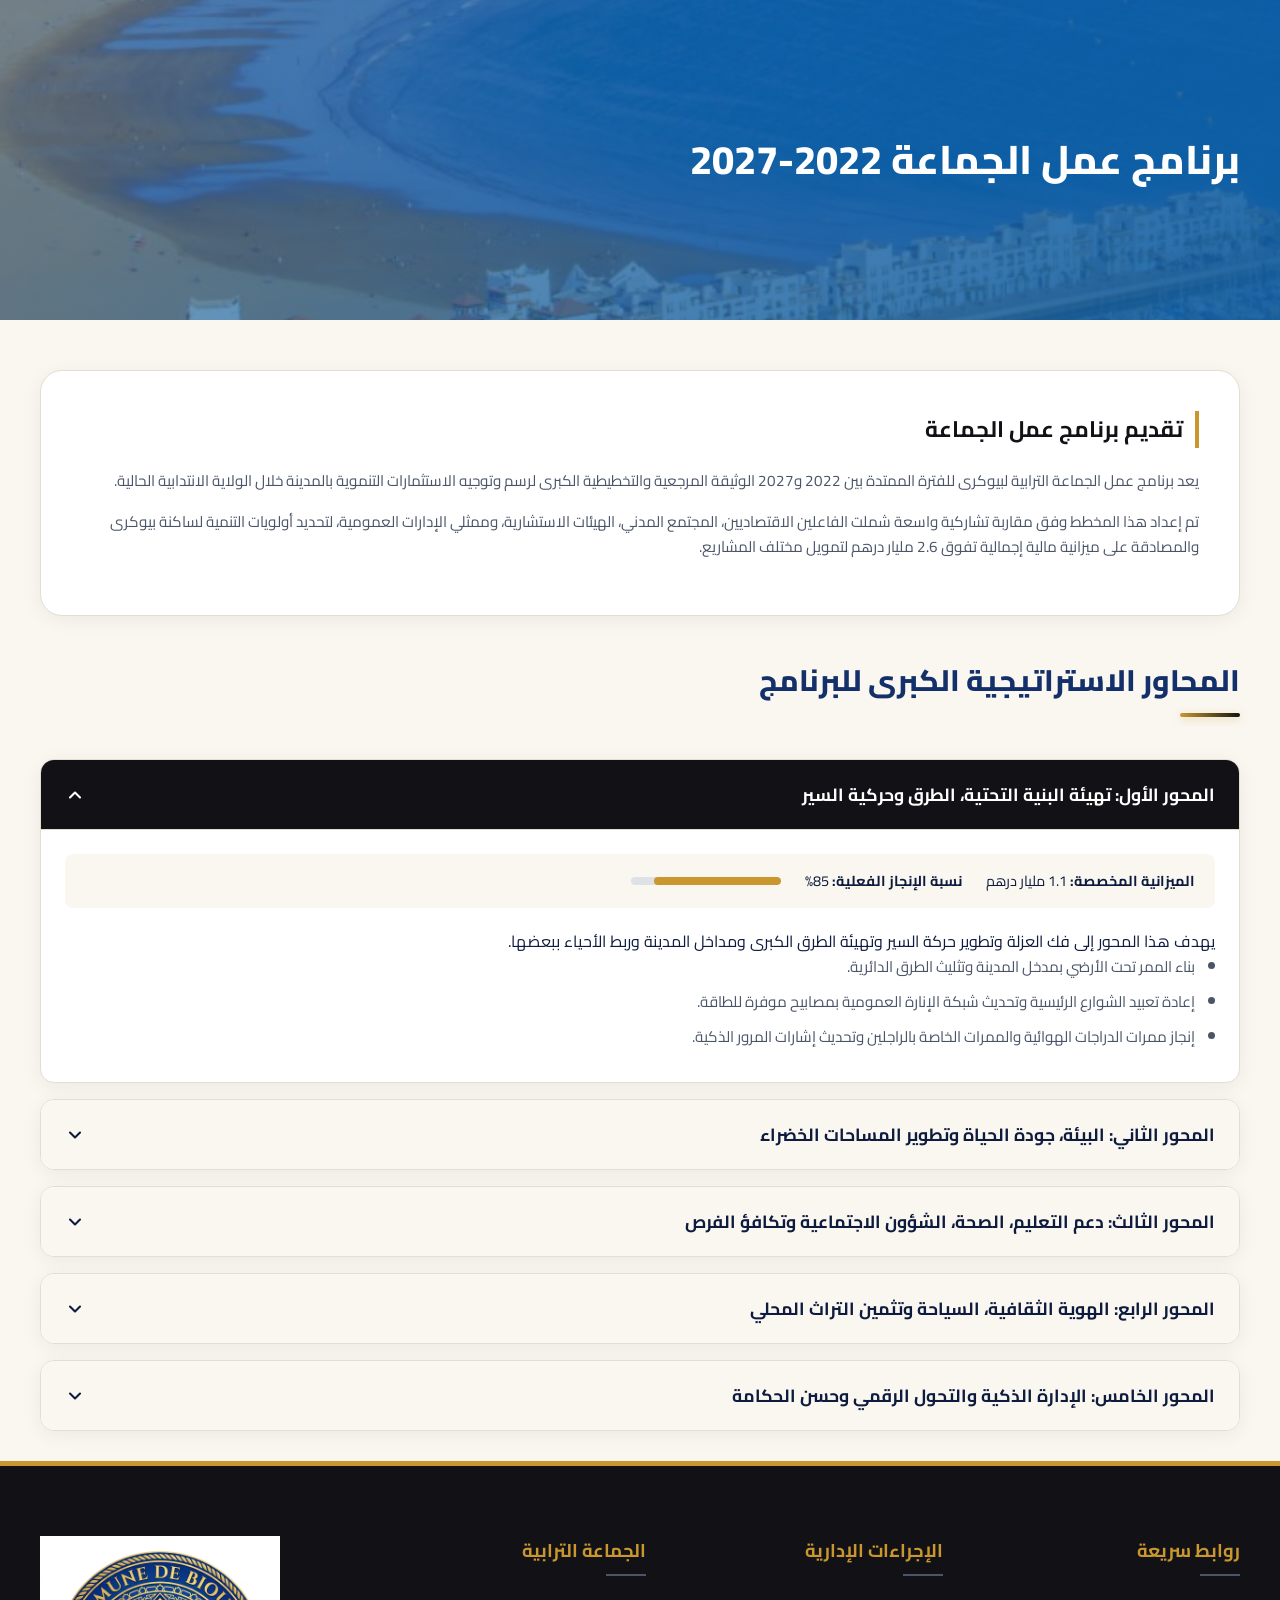
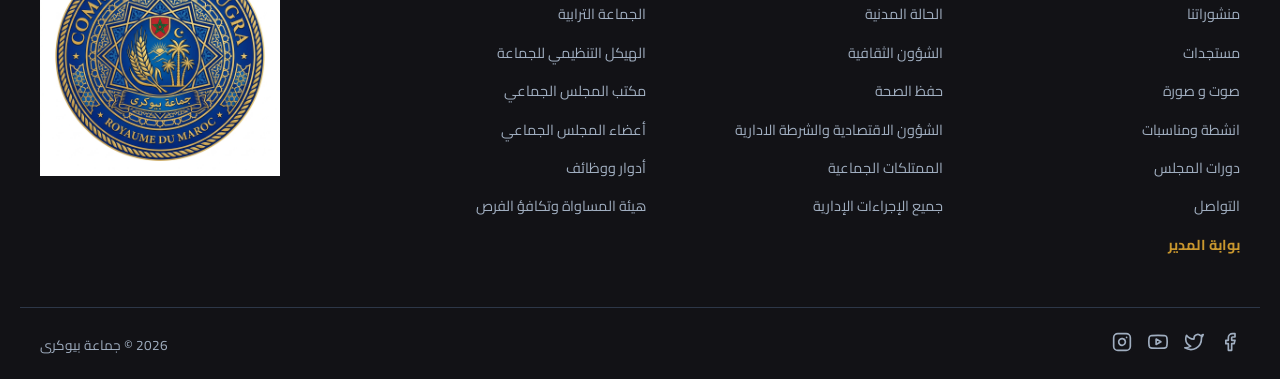
==== commit 1a220065: "feat: complete municipality portal redesign with 3D curved ribbon showcase, Moroccan Souss identity," ====
--- a/action-program.html
+++ b/action-program.html
@@ -1,4 +1,4 @@
-<!DOCTYPE html>
+﻿<!DOCTYPE html>
 <html lang="ar" dir="rtl">
 <head>
     <meta charset="UTF-8">
@@ -11,7 +11,8 @@
     <link rel="preconnect" href="https://fonts.gstatic.com" crossorigin>
     <link href="https://fonts.googleapis.com/css2?family=IBM+Plex+Sans+Arabic:wght@300;400;500;600;700&family=Cairo:wght@400;600;700;800&display=swap" rel="stylesheet">
     
-    <link rel="stylesheet" href="style.css">
+    <link rel="stylesheet" href="style.css?v=5.0">
+    <link rel="stylesheet" href="moroccan-suite.css?v=5.0">
     <style>
         .subpage-hero {
             position: relative;
@@ -220,7 +221,7 @@
                     <li><a href="action-program.html" class="nav-link active">برنامج عمل الجماعة</a></li>
                     <li><a href="index.html#procedures-grid" class="nav-link">الإجراءات الإدارية</a></li>
                     <li><a href="sustainable.html" class="nav-link">بيوكرى مدينة مستدامة</a></li>
-                    <li><a href="index.html" class="nav-link">الجماعة الترابية</a></li>
+                    <li><a href="municipality.html" class="nav-link">الجماعة الترابية</a></li>
                 </ul>
             </nav>
 
--- a/style.css
+++ b/style.css
@@ -1,21 +1,44 @@
-/* DESIGN SYSTEM & VARIABLE TOKENS */
+/* DESIGN SYSTEM & VARIABLE TOKENS (SOUSS-MASSA PRESTIGIOUS 3-COLOR PALETTE 60-30-10: Royal Blue #14306B | Warm Gold #C9972E | Sand #FAF7F0 | Night #0D1B3E) */
 :root {
-    --primary-color: #0d5ea6;
-    --primary-hover: #0a4d8a;
-    --primary-light: #e6f0fa;
-    --accent-color: #c69c55;
-    --accent-hover: #b08643;
-    --accent-light: #fbf7f0;
-    --dark-color: #1e293b;
-    --dark-light: #334155;
-    --text-main: #1e293b;
-    --text-muted: #64748b;
-    --bg-light: #f8fafc;
+    --primary-color: #14306B;
+    --primary-hover: #0d224e;
+    --primary-light: #edf2fa;
+    --primary-glow: rgba(20, 48, 107, 0.25);
+
+    --secondary-color: #14306B;
+    --secondary-hover: #0d224e;
+    --secondary-light: #edf2fa;
+    --secondary-glow: rgba(20, 48, 107, 0.25);
+
+    --accent-color: #C9972E;
+    --accent-hover: #E3B351;
+    --accent-light: #fbf7ee;
+    --accent-glow: rgba(201, 151, 46, 0.35);
+
+    --terracotta: #C9972E;
+    --terracotta-hover: #b88622;
+    --terracotta-light: #fbf7ee;
+    --terracotta-glow: rgba(201, 151, 46, 0.35);
+
+    --cream-bg: #FAF7F0;
+    --sand-bg: #FAF7F0;
+    --cream-soft: #fdfaf4;
+
+    --dark-color: #0D1B3E;
+    --night-bg: #0D1B3E;
+    --dark-light: #15274d;
+    --text-main: #0D1B3E;
+    --text-muted: #53627d;
+    --text-footer: #B8C3DE;
+    --text-on-dark: #E8ECF5;
+
+    --bg-light: #FAF7F0;
     --bg-white: #ffffff;
-    --border-color: #e2e8f0;
+    --border-color: #e5ded0;
     
-    /* Institutional Arabic Typography System */
-    --font-arabic: 'IBM Plex Sans Arabic', 'Cairo', system-ui, -apple-system, sans-serif;
+    /* Institutional & Heritage Arabic Typography - Cairo as Primary */
+    --font-arabic: 'Cairo', 'IBM Plex Sans Arabic', sans-serif;
+    --font-kufi: 'Cairo', 'IBM Plex Sans Arabic', sans-serif;
     
     /* Spacing Scale Tokens */
     --space-1: 4px;
@@ -27,14 +50,14 @@
     --space-12: 48px;
     
     /* Animation & Transitions */
-    --transition: all 0.25s cubic-bezier(0.16, 1, 0.3, 1);
-    --transition-slow: all 0.4s cubic-bezier(0.16, 1, 0.3, 1);
+    --transition: all 0.28s cubic-bezier(0.16, 1, 0.3, 1);
+    --transition-slow: all 0.45s cubic-bezier(0.16, 1, 0.3, 1);
     
     /* Layout & Shadows */
-    --border-radius: 10px;
-    --border-radius-lg: 16px;
-    --box-shadow: 0 4px 16px rgba(0, 0, 0, 0.05);
-    --box-shadow-hover: 0 12px 32px rgba(13, 94, 166, 0.12);
+    --border-radius: 14px;
+    --border-radius-lg: 22px;
+    --box-shadow: 0 4px 20px rgba(11, 21, 48, 0.06);
+    --box-shadow-hover: 0 20px 45px rgba(27, 58, 138, 0.16);
     --container-width: 1240px;
 }
 
@@ -103,27 +126,73 @@
 }
 
 .btn-primary {
-    background-color: var(--primary-color);
+    background: linear-gradient(135deg, var(--primary-color) 0%, var(--secondary-color) 100%);
     color: var(--bg-white);
+    position: relative;
+    overflow: hidden;
+    box-shadow: 0 4px 14px var(--primary-glow);
+}
+
+.btn-primary::before {
+    content: '';
+    position: absolute;
+    top: 0;
+    left: -100%;
+    width: 60%;
+    height: 100%;
+    background: linear-gradient(90deg, transparent, rgba(255, 255, 255, 0.35), transparent);
+    transform: skewX(-25deg);
+    transition: 0.6s;
+}
+
+.btn-primary:hover::before {
+    left: 150%;
 }
 
 .btn-primary:hover {
-    background-color: var(--primary-hover);
+    background: linear-gradient(135deg, #02b6b6 0%, var(--primary-color) 100%);
     transform: translateY(-2px);
-    box-shadow: 0 6px 15px rgba(13, 94, 166, 0.2);
+    box-shadow: 0 8px 24px var(--primary-glow);
 }
 
 .btn-gold {
-    background-color: var(--accent-color);
+    background: linear-gradient(135deg, var(--accent-color) 0%, #e78c45 100%);
     color: var(--bg-white);
-    padding: 6px 18px;
-    font-weight: 500;
+    padding: 6px 16px;
+    font-weight: 700;
+    font-size: 0.88rem;
+    border-radius: 8px;
+    white-space: nowrap;
+    display: inline-flex;
+    align-items: center;
+    justify-content: center;
+    line-height: 1.2;
+    box-shadow: 0 4px 14px var(--accent-glow);
+    position: relative;
+    overflow: hidden;
+    transition: var(--transition);
+}
+
+.btn-gold::before {
+    content: '';
+    position: absolute;
+    top: 0;
+    left: -100%;
+    width: 50%;
+    height: 100%;
+    background: linear-gradient(90deg, transparent, rgba(255, 255, 255, 0.4), transparent);
+    transform: skewX(-20deg);
+    transition: 0.5s;
+}
+
+.btn-gold:hover::before {
+    left: 150%;
 }
 
 .btn-gold:hover {
-    background-color: var(--accent-hover);
+    background: linear-gradient(135deg, #f7b47d 0%, var(--accent-color) 100%);
     transform: translateY(-2px);
-    box-shadow: 0 6px 15px rgba(198, 156, 85, 0.2);
+    box-shadow: 0 8px 22px var(--accent-glow);
 }
 
 .btn-outline {
@@ -132,6 +201,29 @@
     color: var(--primary-color);
 }
 
+.btn-hero-legal {
+    background: #ffffff !important;
+    color: var(--dark-color) !important;
+    border: 2px solid #ffffff !important;
+    font-weight: 800 !important;
+    font-size: 1.05rem !important;
+    box-shadow: 0 6px 20px rgba(0, 0, 0, 0.2) !important;
+    display: inline-flex !important;
+    align-items: center !important;
+    justify-content: center !important;
+    gap: 8px !important;
+    cursor: pointer !important;
+    transition: var(--transition) !important;
+}
+
+.btn-hero-legal:hover {
+    background: var(--primary-color) !important;
+    color: #ffffff !important;
+    border-color: var(--primary-color) !important;
+    transform: translateY(-3px) !important;
+    box-shadow: 0 10px 25px var(--primary-glow) !important;
+}
+
 .btn-outline:hover {
     background-color: var(--primary-color);
     color: var(--bg-white);
@@ -151,9 +243,9 @@
 
 /* TOP UTILITY BAR */
 .top-bar {
-    background-color: #f1f3f5;
+    background-color: #f8fafc;
     border-bottom: 1px solid var(--border-color);
-    padding: 8px 0;
+    padding: 6px 0;
     font-size: 0.85rem;
     z-index: 990;
     position: relative;
@@ -163,32 +255,65 @@
     display: flex;
     justify-content: space-between;
     align-items: center;
+    flex-wrap: nowrap;
 }
 
 .top-bar-left {
     display: flex;
     align-items: center;
-    gap: 16px;
+    gap: 14px;
+    flex-shrink: 0;
+    flex-wrap: nowrap;
 }
 
 .top-link {
     color: var(--text-muted);
     font-weight: 500;
+    font-size: 0.85rem;
+    white-space: nowrap;
+    transition: color 0.2s ease;
 }
 
 .top-link:hover {
     color: var(--primary-color);
 }
 
+.top-legal-pill {
+    display: inline-flex;
+    align-items: center;
+    gap: 6px;
+    padding: 3px 12px;
+    background: rgba(0, 166, 166, 0.12);
+    color: var(--dark-color) !important;
+    border: 1.5px solid var(--primary-color);
+    border-radius: 20px;
+    font-weight: 700;
+    font-size: 0.82rem;
+    white-space: nowrap;
+    text-decoration: none;
+    box-shadow: 0 2px 6px rgba(0, 166, 166, 0.15);
+    transition: var(--transition);
+    cursor: pointer;
+}
+
+.top-legal-pill:hover {
+    background: var(--primary-color);
+    color: #ffffff !important;
+    transform: translateY(-1px);
+    box-shadow: 0 4px 12px var(--primary-glow);
+}
+
 .divider {
-    color: #dee2e6;
+    color: #cbd5e1;
     user-select: none;
+    font-size: 0.8rem;
 }
 
 /* Language selector */
 .lang-selector {
     display: flex;
-    gap: 12px;
+    align-items: center;
+    gap: 6px;
 }
 
 .lang-btn {
@@ -198,14 +323,21 @@
     cursor: pointer;
     font-weight: 600;
     transition: var(--transition);
-    font-size: 0.85rem;
-    padding: 2px 6px;
+    font-size: 0.82rem;
+    padding: 2px 7px;
     border-radius: 4px;
 }
 
-.lang-btn:hover, .lang-btn.active {
+.lang-btn:hover {
     color: var(--primary-color);
-    background-color: rgba(13, 94, 166, 0.08);
+    background-color: var(--primary-light);
+}
+
+.lang-btn.active {
+    color: var(--dark-color);
+    background-color: var(--secondary-light);
+    border: 1px solid var(--secondary-color);
+    font-weight: 700;
 }
 
 /* Search bar toggle inside top bar */
@@ -230,7 +362,7 @@
 
 .search-toggle-btn:hover {
     color: var(--primary-color);
-    background-color: rgba(13, 94, 166, 0.08);
+    background-color: var(--primary-light);
 }
 
 .search-toggle-btn .icon {
@@ -268,9 +400,9 @@
 
 /* MAIN HEADER */
 .main-header {
-    background-color: #0d5ea6 !important;
+    background: linear-gradient(135deg, var(--dark-color) 0%, #1e3c47 40%, var(--primary-color) 100%) !important;
     color: var(--bg-white);
-    box-shadow: 0 4px 15px rgba(0,0,0,0.1);
+    box-shadow: 0 4px 20px rgba(38, 70, 83, 0.25);
     position: sticky;
     top: 0;
     z-index: 1010 !important;
@@ -278,6 +410,7 @@
     display: flex;
     align-items: center;
     transition: var(--transition);
+    border-bottom: 3.5px solid var(--accent-color) !important;
 }
 
 .main-header.shrink {
@@ -438,7 +571,7 @@
     left: 0;
     right: 0;
     bottom: 0;
-    background: linear-gradient(135deg, rgba(13, 94, 166, 0.3) 0%, rgba(13, 94, 166, 0.8) 100%);
+    background: linear-gradient(135deg, rgba(38, 70, 83, 0.8) 0%, rgba(0, 166, 166, 0.75) 50%, rgba(38, 70, 83, 0.88) 100%);
     z-index: 1;
 }
 
@@ -551,7 +684,7 @@
     bottom: 0;
     left: 0;
     right: 0;
-    background: linear-gradient(180deg, rgba(13, 94, 166, 0.88) 0%, rgba(7, 52, 97, 0.96) 100%);
+    background: linear-gradient(180deg, rgba(38, 70, 83, 0.88) 0%, rgba(20, 40, 50, 0.96) 100%);
     color: #ffffff;
     font-weight: 700;
     font-size: 0.95rem;
@@ -562,7 +695,7 @@
 }
 
 .info-card:hover .card-overlay-badge {
-    background: var(--primary-color);
+    background: linear-gradient(180deg, rgba(0, 166, 166, 0.95) 0%, rgba(0, 130, 130, 0.98) 100%);
 }
 
 .card-img-wrapper img {
@@ -1491,7 +1624,7 @@
 .login-overlay {
     position: fixed;
     top: 0; left: 0; right: 0; bottom: 0;
-    background: radial-gradient(circle at 50% 30%, #1d4ed8 0%, #0d5ea6 45%, #071e3d 100%);
+    background: radial-gradient(circle at 50% 30%, var(--primary-color) 0%, var(--dark-color) 65%, #15262e 100%);
     display: flex;
     align-items: center;
     justify-content: center;
@@ -1505,7 +1638,7 @@
     content: '';
     position: absolute;
     top: 0; left: 0; right: 0; bottom: 0;
-    background-image: radial-gradient(rgba(198, 156, 85, 0.12) 1px, transparent 1px);
+    background-image: radial-gradient(rgba(244, 162, 97, 0.18) 1px, transparent 1px);
     background-size: 32px 32px;
     pointer-events: none;
 }
@@ -1516,7 +1649,7 @@
     padding: 44px 36px 36px 36px;
     width: 100%;
     max-width: 440px;
-    box-shadow: 0 25px 60px -15px rgba(0, 0, 0, 0.45), 0 0 0 1px rgba(255, 255, 255, 0.2);
+    box-shadow: 0 25px 60px -15px rgba(38, 70, 83, 0.45), 0 0 0 1px rgba(255, 255, 255, 0.2);
     text-align: center;
     position: relative;
     overflow: hidden;
@@ -1541,7 +1674,7 @@
     left: 0;
     right: 0;
     height: 6px;
-    background: linear-gradient(90deg, #c69c55 0%, #eab308 50%, #c69c55 100%);
+    background: linear-gradient(90deg, var(--accent-color) 0%, var(--secondary-color) 50%, var(--primary-color) 100%);
 }
 
 .login-logo {
@@ -1549,7 +1682,7 @@
     height: auto;
     margin: 0 auto 18px auto;
     display: block;
-    filter: drop-shadow(0 6px 12px rgba(13, 94, 166, 0.15));
+    filter: drop-shadow(0 6px 12px var(--primary-glow));
     transition: transform 0.3s ease;
 }
 
@@ -1560,7 +1693,7 @@
 .login-title {
     font-size: 1.35rem;
     font-weight: 800;
-    color: #0d5ea6;
+    color: var(--dark-color);
     margin-bottom: 6px;
     font-family: 'IBM Plex Sans Arabic', sans-serif;
     letter-spacing: -0.3px;
@@ -1568,7 +1701,7 @@
 
 .login-subtitle {
     font-size: 0.88rem;
-    color: #64748b;
+    color: var(--text-muted);
     margin-bottom: 28px;
     font-weight: 500;
 }
@@ -1611,9 +1744,9 @@
 }
 
 .form-input:focus {
-    border-color: #0d5ea6;
+    border-color: var(--primary-color);
     background-color: #ffffff;
-    box-shadow: 0 0 0 4px rgba(13, 94, 166, 0.12);
+    box-shadow: 0 0 0 4px var(--primary-glow);
 }
 
 .form-input::placeholder {
@@ -1628,11 +1761,11 @@
     font-weight: 700;
     font-size: 1rem;
     color: #ffffff;
-    background: linear-gradient(135deg, #0d5ea6 0%, #094782 100%);
+    background: linear-gradient(135deg, var(--primary-color) 0%, var(--dark-color) 100%);
     border: none;
     border-radius: 10px;
     cursor: pointer;
-    box-shadow: 0 6px 16px rgba(13, 94, 166, 0.25);
+    box-shadow: 0 6px 16px var(--primary-glow);
     transition: all 0.25s ease;
     display: flex;
     align-items: center;
@@ -1641,14 +1774,14 @@
 }
 
 .login-btn-submit:hover {
-    background: linear-gradient(135deg, #0b4e8a 0%, #073766 100%);
-    box-shadow: 0 10px 24px rgba(13, 94, 166, 0.35);
+    background: linear-gradient(135deg, #02b6b6 0%, #1e3c47 100%);
+    box-shadow: 0 10px 24px var(--primary-glow);
     transform: translateY(-2px);
 }
 
 .login-btn-submit:active {
     transform: translateY(0);
-    box-shadow: 0 4px 10px rgba(13, 94, 166, 0.2);
+    box-shadow: 0 4px 10px var(--primary-glow);
 }
 
 .login-footer-tag {
@@ -1984,10 +2117,10 @@
     transform: scale(1.3);
     border-color: #ffffff;
 }
-.theme-dot.classic { background-color: #0d5ea6; }
+.theme-dot.classic { background-color: #00A6A6; }
 .theme-dot.eco { background-color: #15803d; }
 .theme-dot.royal { background-color: #991b1b; }
-.theme-dot.modern { background-color: #1f2937; }
+.theme-dot.modern { background-color: #264653; }
 
 /* Hero Search input */
 .hero-search-wrapper {
@@ -2133,15 +2266,36 @@
     position: sticky;
     top: 0;
     z-index: 1010 !important;
-    background: #0d5ea6 !important;
-    border-bottom: 3px solid var(--accent-color) !important;
-    box-shadow: 0 4px 20px rgba(0, 0, 0, 0.12) !important;
-    transition: padding 0.3s cubic-bezier(0.16, 1, 0.3, 1), background-color 0.3s, box-shadow 0.3s;
+    background: linear-gradient(135deg, var(--dark-color) 0%, #162447 40%, var(--primary-color) 100%) !important;
+    border-bottom: 3.5px solid var(--accent-color) !important;
+    box-shadow: 0 4px 20px rgba(11, 21, 48, 0.35) !important;
+    transition: padding 0.3s cubic-bezier(0.16, 1, 0.3, 1), background-color 0.3s, box-shadow 0.3s, height 0.3s;
 }
 .main-header.scrolled {
-    padding: 6px 0;
-    background: #ffffff !important;
-    box-shadow: 0 8px 25px rgba(0, 0, 0, 0.12) !important;
+    padding: 4px 0;
+    height: 68px !important;
+    background: rgba(11, 21, 48, 0.96) !important;
+    backdrop-filter: blur(14px);
+    box-shadow: 0 8px 25px rgba(0, 0, 0, 0.35) !important;
+}
+
+/* Transform hanging logo on scroll into an elegant compact circle inside bar */
+.main-header.scrolled .logo-link {
+    top: -2px !important;
+    width: 62px !important;
+    height: 62px !important;
+    padding: 4px !important;
+    border-radius: 50% !important;
+    border-bottom: 2px solid var(--accent-color) !important;
+    box-shadow: 0 4px 15px rgba(0, 0, 0, 0.3) !important;
+}
+
+.main-header.scrolled .main-logo {
+    max-height: 52px !important;
+}
+
+.main-header.scrolled .main-nav {
+    margin-right: 80px !important;
 }
 
 /* 4. Mesh Gradient animations for Hero banner */
@@ -2151,9 +2305,9 @@
     background-attachment: scroll;
 }
 .hero-overlay {
-    background: linear-gradient(135deg, rgba(13, 94, 166, 0.72), rgba(30, 41, 59, 0.82), rgba(198, 156, 85, 0.22));
+    background: linear-gradient(135deg, rgba(38, 70, 83, 0.85), rgba(0, 166, 166, 0.75), rgba(38, 70, 83, 0.9), rgba(244, 162, 97, 0.35));
     background-size: 300% 300%;
-    animation: meshFlow 10s ease infinite;
+    animation: meshFlow 12s ease infinite;
 }
 @keyframes meshFlow {
     0% { background-position: 0% 50%; }
@@ -2298,28 +2452,26 @@
 }
 
 /* 4. BADGES FOR COMPLAINTS STATUS */
-.badge-warning { background: #fef3c7 !important; color: #b45309 !important; }
-.badge-info { background: #dbeafe !important; color: #1d4ed8 !important; }
-.badge-success { background: #d1fae5 !important; color: #047857 !important; }
+.badge-warning { background: var(--accent-light) !important; color: #c25e1a !important; border: 1px solid var(--accent-color) !important; }
+.badge-info { background: var(--secondary-light) !important; color: var(--dark-color) !important; border: 1px solid var(--secondary-color) !important; }
+.badge-success { background: #d1fae5 !important; color: #047857 !important; border: 1px solid #a7f3d0 !important; }
 
 /* 5. WEATHER BADGE & HIGHLIGHT LINKS */
 .weather-widget-badge {
-    background: rgba(13, 94, 166, 0.08);
+    background: var(--primary-light);
+    border: 1px solid rgba(0, 166, 166, 0.25);
     padding: 4px 12px;
     border-radius: 20px;
     font-size: 0.85rem;
-    font-weight: 600;
+    font-weight: 700;
     color: var(--primary-color);
     display: flex;
     align-items: center;
     gap: 6px;
 }
 .highlight-link {
-    background: var(--accent-color);
-    color: white !important;
-    padding: 4px 12px !important;
-    border-radius: 20px !important;
-    font-weight: 700 !important;
+    color: var(--primary-color) !important;
+    font-weight: 600 !important;
 }
 
 /* 6. HIGH CONTRAST & DARK MODE OVERRIDES */
@@ -2338,3 +2490,1453 @@
     color: #f8fafc !important;
     border-color: #334155 !important;
 }
+
+/* ==========================================================================
+   CHEF'S NEW ADDITIONS: VIDEO SLIDER, LEGAL MODAL (ZOOM), POLLS & BACKOFFICE
+   ========================================================================== */
+
+/* 1. HERO VIDEO SLIDER WITH SOUSS-MASSA MESH GRADIENT */
+.hero-slider-container {
+    position: relative;
+    width: 100%;
+    min-height: 560px;
+    background:
+        radial-gradient(60% 80% at 80% 10%, rgba(15, 157, 138, 0.42), transparent),
+        radial-gradient(50% 70% at 10% 90%, rgba(242, 169, 59, 0.32), transparent),
+        linear-gradient(160deg, #0B1530 0%, #1B3A8A 100%);
+    overflow: hidden;
+    display: flex;
+    align-items: center;
+    justify-content: center;
+}
+
+.hero-slide {
+    position: absolute;
+    inset: 0;
+    opacity: 0;
+    visibility: hidden;
+    transition: opacity 0.8s ease-in-out, transform 1s cubic-bezier(0.16, 1, 0.3, 1);
+    transform: scale(1.05);
+    display: flex;
+    align-items: center;
+    justify-content: center;
+}
+
+.hero-slide.active {
+    opacity: 1;
+    visibility: visible;
+    transform: scale(1);
+    z-index: 2;
+}
+
+.hero-slide-bg {
+    position: absolute;
+    inset: 0;
+    background-size: cover;
+    background-position: center;
+    filter: brightness(0.72);
+    transform-origin: center center;
+    will-change: transform;
+    transition: filter 0.8s ease;
+}
+
+.hero-slide.active .hero-slide-bg {
+    animation: kenBurnsDrone 24s ease-in-out infinite alternate;
+}
+
+@keyframes kenBurnsDrone {
+    0% {
+        transform: scale(1) translate(0, 0);
+    }
+    50% {
+        transform: scale(1.12) translate(-15px, -8px);
+    }
+    100% {
+        transform: scale(1.06) translate(15px, 8px);
+    }
+}
+
+.hero-particles-canvas {
+    position: absolute;
+    inset: 0;
+    width: 100%;
+    height: 100%;
+    pointer-events: none;
+    z-index: 3;
+}
+
+.hero-slide-video {
+    position: absolute;
+    inset: 0;
+    width: 100%;
+    height: 100%;
+    object-fit: cover;
+    filter: brightness(0.65);
+}
+
+.hero-slider-overlay {
+    position: absolute;
+    inset: 0;
+    background:
+        radial-gradient(ellipse at 50% 25%, rgba(15, 157, 138, 0.22) 0%, transparent 65%),
+        linear-gradient(180deg, rgba(11, 21, 48, 0.65) 0%, rgba(27, 58, 138, 0.72) 45%, rgba(11, 21, 48, 0.92) 100%);
+    z-index: 3;
+}
+
+.hero-slide-content {
+    position: relative;
+    z-index: 4;
+    text-align: center;
+    color: #ffffff;
+    max-width: 850px;
+    padding: 0 20px;
+}
+
+.hero-video-capsule-badge {
+    display: inline-flex;
+    align-items: center;
+    gap: 10px;
+    padding: 8px 22px;
+    background: rgba(38, 70, 83, 0.75);
+    border: 1.5px solid var(--secondary-color);
+    border-radius: 30px;
+    color: #ffffff;
+    font-weight: 700;
+    font-size: 0.92rem;
+    margin-bottom: 20px;
+    backdrop-filter: blur(10px);
+    box-shadow: 0 4px 20px rgba(0, 166, 166, 0.35);
+    cursor: pointer;
+    transition: var(--transition);
+}
+
+.hero-video-capsule-badge:hover {
+    background: var(--primary-color);
+    border-color: #ffffff;
+    transform: translateY(-2px) scale(1.03);
+    box-shadow: 0 8px 25px var(--primary-glow);
+}
+
+.video-play-pulse {
+    display: inline-flex;
+    align-items: center;
+    justify-content: center;
+    width: 24px;
+    height: 24px;
+    border-radius: 50%;
+    background: var(--accent-color);
+    color: #ffffff;
+    font-size: 0.75rem;
+    box-shadow: 0 0 0 0 rgba(244, 162, 97, 0.7);
+    animation: videoPulseRing 1.8s infinite;
+}
+
+@keyframes videoPulseRing {
+    0% {
+        box-shadow: 0 0 0 0 rgba(244, 162, 97, 0.8);
+        transform: scale(0.95);
+    }
+    70% {
+        box-shadow: 0 0 0 10px rgba(244, 162, 97, 0);
+        transform: scale(1.05);
+    }
+    100% {
+        box-shadow: 0 0 0 0 rgba(244, 162, 97, 0);
+        transform: scale(0.95);
+    }
+}
+
+.video-big-play-btn {
+    width: 72px;
+    height: 72px;
+    border-radius: 50%;
+    background: var(--accent-color);
+    border: none;
+    display: flex;
+    align-items: center;
+    justify-content: center;
+    cursor: pointer;
+    box-shadow: 0 8px 25px var(--accent-glow);
+    transition: var(--transition);
+}
+
+.video-big-play-btn:hover {
+    transform: scale(1.15);
+    background: #ffb076;
+}
+
+.video-switch-thumb {
+    background: #1e293b;
+    border-radius: 8px;
+    overflow: hidden;
+    cursor: pointer;
+    border: 2px solid transparent;
+    transition: var(--transition);
+    text-align: center;
+}
+
+.video-switch-thumb img {
+    width: 100%;
+    height: 75px;
+    object-fit: cover;
+}
+
+.video-switch-thumb span {
+    display: block;
+    padding: 6px 4px;
+    font-size: 0.8rem;
+    color: #cbd5e1;
+    font-weight: 600;
+}
+
+.video-switch-thumb:hover, .video-switch-thumb.active {
+    border-color: var(--secondary-color);
+    transform: translateY(-2px);
+    box-shadow: 0 6px 16px var(--primary-glow);
+}
+
+.video-switch-thumb.active span {
+    color: var(--secondary-color);
+    font-weight: 700;
+}
+
+.hero-badge-tag {
+    display: inline-flex;
+    align-items: center;
+    gap: 8px;
+    background: rgba(198, 156, 85, 0.25);
+    border: 1px solid var(--accent-color);
+    color: #fef08a;
+    padding: 6px 16px;
+    border-radius: 30px;
+    font-size: 0.9rem;
+    font-weight: 700;
+    margin-bottom: 18px;
+    backdrop-filter: blur(8px);
+}
+
+.hero-slider-controls {
+    position: absolute;
+    bottom: 25px;
+    left: 0;
+    right: 0;
+    z-index: 5;
+    display: flex;
+    justify-content: center;
+    align-items: center;
+    gap: 15px;
+}
+
+.slider-arrow-btn {
+    width: 44px;
+    height: 44px;
+    border-radius: 50%;
+    background: rgba(255, 255, 255, 0.2);
+    border: 1px solid rgba(255, 255, 255, 0.4);
+    color: white;
+    cursor: pointer;
+    display: flex;
+    align-items: center;
+    justify-content: center;
+    transition: var(--transition);
+    backdrop-filter: blur(6px);
+}
+
+.slider-arrow-btn:hover {
+    background: var(--accent-color);
+    border-color: var(--accent-color);
+    transform: scale(1.1);
+}
+
+.slider-dots {
+    display: flex;
+    gap: 8px;
+}
+
+.slider-dot {
+    width: 12px;
+    height: 12px;
+    border-radius: 6px;
+    background: rgba(255, 255, 255, 0.4);
+    cursor: pointer;
+    transition: var(--transition);
+}
+
+.slider-dot.active {
+    width: 32px;
+    background: var(--accent-color);
+}
+
+/* 2. LEGAL INFORMATION POPUP WITH ZOOM EFFECT */
+@keyframes legalZoomEffect {
+    0% {
+        opacity: 0;
+        transform: scale(0.65) translateY(30px);
+    }
+    100% {
+        opacity: 1;
+        transform: scale(1) translateY(0);
+    }
+}
+
+.legal-popup-overlay {
+    position: fixed;
+    inset: 0;
+    background: rgba(15, 23, 42, 0.75);
+    backdrop-filter: blur(8px);
+    z-index: 99999;
+    display: flex;
+    align-items: center;
+    justify-content: center;
+    padding: 20px;
+    opacity: 0;
+    visibility: hidden;
+    transition: opacity 0.3s ease, visibility 0.3s ease;
+}
+
+.legal-popup-overlay.active {
+    opacity: 1;
+    visibility: visible;
+}
+
+.legal-popup-card {
+    background: #ffffff;
+    width: 100%;
+    max-width: 780px;
+    max-height: 90vh;
+    border-radius: var(--border-radius-lg);
+    box-shadow: 0 25px 60px rgba(0, 0, 0, 0.35);
+    border-top: 6px solid var(--accent-color);
+    display: flex;
+    flex-direction: column;
+    overflow: hidden;
+}
+
+.legal-popup-overlay.active .legal-popup-card {
+    animation: legalZoomEffect 0.38s cubic-bezier(0.175, 0.885, 0.32, 1.275) forwards;
+}
+
+.legal-popup-header {
+    padding: 20px 28px;
+    background: linear-gradient(135deg, #f8fafc 0%, #e2e8f0 100%);
+    border-bottom: 1px solid var(--border-color);
+    display: flex;
+    justify-content: space-between;
+    align-items: center;
+}
+
+.legal-popup-title {
+    font-size: 1.35rem;
+    font-weight: 800;
+    color: var(--primary-color);
+    display: flex;
+    align-items: center;
+    gap: 10px;
+}
+
+.legal-popup-body {
+    padding: 28px;
+    overflow-y: auto;
+    font-size: 0.95rem;
+    line-height: 1.8;
+    color: #334155;
+}
+
+.legal-article-box {
+    background: #f8fafc;
+    border-right: 4px solid var(--primary-color);
+    padding: 14px 18px;
+    border-radius: 6px;
+    margin-bottom: 16px;
+}
+
+.legal-article-title {
+    font-weight: 700;
+    color: var(--primary-color);
+    margin-bottom: 6px;
+    display: flex;
+    align-items: center;
+    gap: 8px;
+}
+
+/* 3. CITIZEN SENTIMENT POLL SECTION (استطلاع الرأي والمشاعر) */
+.citizen-poll-section {
+    padding: 50px 0;
+    background: linear-gradient(135deg, var(--bg-light) 0%, var(--cream-soft) 100%);
+    border-top: 1px solid var(--border-color);
+    border-bottom: 1px solid var(--border-color);
+}
+
+.poll-box-card {
+    background: #ffffff;
+    border-radius: var(--border-radius-lg);
+    padding: 35px 30px;
+    box-shadow: 0 12px 35px var(--primary-glow);
+    border: 1px solid var(--border-color);
+    position: relative;
+    overflow: hidden;
+}
+
+.poll-box-card::before {
+    content: '';
+    position: absolute;
+    top: 0;
+    right: 0;
+    left: 0;
+    height: 5px;
+    background: linear-gradient(90deg, var(--primary-color), var(--accent-color));
+}
+
+.poll-question-badge {
+    display: inline-block;
+    background: var(--primary-light);
+    color: var(--primary-color);
+    padding: 4px 14px;
+    border-radius: 20px;
+    font-size: 0.85rem;
+    font-weight: 700;
+    margin-bottom: 12px;
+}
+
+.poll-question-title {
+    font-size: 1.3rem;
+    font-weight: 800;
+    color: var(--primary-color);
+    margin-bottom: 24px;
+    line-height: 1.5;
+}
+
+.sentiment-emojis-grid {
+    display: flex;
+    justify-content: space-around;
+    gap: 12px;
+    margin-bottom: 28px;
+    flex-wrap: wrap;
+}
+
+.sentiment-emoji-btn {
+    flex: 1;
+    min-width: 95px;
+    padding: 16px 10px;
+    border-radius: 12px;
+    border: 2px solid #e2e8f0;
+    background: #ffffff;
+    cursor: pointer;
+    transition: var(--transition);
+    text-align: center;
+    display: flex;
+    flex-direction: column;
+    align-items: center;
+    gap: 8px;
+}
+
+.sentiment-emoji-btn:hover {
+    border-color: var(--primary-color);
+    background: #f8fafc;
+    transform: translateY(-4px) scale(1.03);
+    box-shadow: 0 6px 15px rgba(0, 0, 0, 0.07);
+}
+
+.sentiment-emoji-btn.voted {
+    border-color: var(--accent-color);
+    background: #fffbeb;
+    box-shadow: 0 0 0 3px rgba(198, 156, 85, 0.3);
+}
+
+.emoji-symbol {
+    font-size: 2.2rem;
+    line-height: 1;
+}
+
+.emoji-label {
+    font-size: 0.85rem;
+    font-weight: 700;
+    color: var(--text-main);
+}
+
+.poll-results-container {
+    background: #f8fafc;
+    border-radius: 10px;
+    padding: 20px;
+    margin-top: 20px;
+}
+
+.poll-result-bar-item {
+    margin-bottom: 14px;
+}
+
+.poll-bar-header {
+    display: flex;
+    justify-content: space-between;
+    font-size: 0.9rem;
+    font-weight: 600;
+    margin-bottom: 5px;
+}
+
+.poll-progress-track {
+    height: 10px;
+    background: #e2e8f0;
+    border-radius: 5px;
+    overflow: hidden;
+}
+
+.poll-progress-fill {
+    height: 100%;
+    background: linear-gradient(90deg, var(--primary-color), var(--accent-color));
+    border-radius: 5px;
+    transition: width 1s ease-in-out;
+}
+
+/* 4. BACKOFFICE (ADMIN) EXTENSIONS FOR MANDATE, PROJECTS, SUBVENTIONS */
+.mandate-grid-cards {
+    display: grid;
+    grid-template-columns: repeat(auto-fill, minmax(280px, 1fr));
+    gap: 16px;
+    margin-top: 18px;
+}
+
+.mandate-member-card {
+    background: #ffffff;
+    border: 1px solid #e2e8f0;
+    border-radius: 10px;
+    padding: 18px;
+    transition: var(--transition);
+    position: relative;
+    border-right: 4px solid var(--primary-color);
+}
+
+.mandate-member-card:hover {
+    box-shadow: 0 6px 18px rgba(0, 0, 0, 0.06);
+    transform: translateY(-2px);
+}
+
+.mandate-member-role {
+    font-size: 0.85rem;
+    font-weight: 700;
+    color: var(--accent-color);
+    margin-bottom: 4px;
+}
+
+.mandate-member-name {
+    font-size: 1.1rem;
+    font-weight: 800;
+    color: var(--primary-color);
+    margin-bottom: 6px;
+}
+
+/* STATUS BADGES FOR PROJECTS & SUBVENTIONS */
+.badge-status-etude {
+    background: #fef3c7;
+    color: #92400e;
+    padding: 4px 10px;
+    border-radius: 12px;
+    font-size: 0.8rem;
+    font-weight: 700;
+}
+
+.badge-status-encours {
+    background: #dbeafe;
+    color: #1e40af;
+    padding: 4px 10px;
+    border-radius: 12px;
+    font-size: 0.8rem;
+    font-weight: 700;
+}
+
+.badge-status-realise {
+    background: #d1fae5;
+    color: #065f46;
+    padding: 4px 10px;
+    border-radius: 12px;
+    font-size: 0.8rem;
+    font-weight: 700;
+}
+
+/* SUBVENTION FICHE DOWNLOAD CARD */
+.subvention-fiche-card {
+    background: linear-gradient(135deg, var(--dark-color) 0%, var(--primary-color) 100%);
+    color: white;
+    padding: 24px;
+    border-radius: var(--border-radius-lg);
+    display: flex;
+    justify-content: space-between;
+    align-items: center;
+    margin-bottom: 24px;
+    box-shadow: 0 10px 25px var(--primary-glow);
+    border: 1px solid rgba(123, 223, 242, 0.25);
+    flex-wrap: wrap;
+    gap: 15px;
+}
+
+.subvention-fiche-card h3 {
+    font-size: 1.25rem;
+    margin-bottom: 6px;
+    color: #ffffff;
+}
+
+.subvention-fiche-card p {
+    font-size: 0.9rem;
+    color: #cbd5e1;
+    margin: 0;
+}
+
+/* ==========================================================================
+   NEXT-GENERATION SPECTACULAR VISUAL EFFECTS SYSTEM (افيكتات رهيبة)
+   Colors Palette: #00A6A6 | #7BDFF2 | #F2E8CF | #F4A261 | #264653
+   ========================================================================== */
+
+/* 1. HERO FLOATING LUMINOUS MESH ORBS */
+.hero-mesh-wrapper {
+    position: absolute;
+    inset: 0;
+    overflow: hidden;
+    pointer-events: none;
+    z-index: 2;
+}
+
+.hero-mesh-orb {
+    position: absolute;
+    border-radius: 50%;
+    filter: blur(80px);
+    opacity: 0.55;
+    mix-blend-mode: screen;
+    animation: orbMorph 16s ease-in-out infinite alternate;
+}
+
+.hero-mesh-orb-1 {
+    width: 380px;
+    height: 380px;
+    background: radial-gradient(circle, var(--secondary-color) 0%, transparent 70%);
+    top: -60px;
+    right: 5%;
+    animation-duration: 18s;
+}
+
+.hero-mesh-orb-2 {
+    width: 440px;
+    height: 440px;
+    background: radial-gradient(circle, var(--primary-color) 0%, transparent 70%);
+    bottom: -80px;
+    left: 10%;
+    animation-duration: 22s;
+    animation-delay: -5s;
+}
+
+.hero-mesh-orb-3 {
+    width: 300px;
+    height: 300px;
+    background: radial-gradient(circle, var(--accent-color) 0%, transparent 70%);
+    top: 40%;
+    right: 40%;
+    opacity: 0.4;
+    animation-duration: 14s;
+    animation-delay: -8s;
+}
+
+@keyframes orbMorph {
+    0% {
+        transform: translate(0, 0) scale(1) rotate(0deg);
+    }
+    33% {
+        transform: translate(40px, -30px) scale(1.15) rotate(45deg);
+    }
+    66% {
+        transform: translate(-30px, 40px) scale(0.9) rotate(90deg);
+    }
+    100% {
+        transform: translate(20px, -20px) scale(1.05) rotate(180deg);
+    }
+}
+
+/* 2. CARD 3D HOVER, SPOTLIGHT & SHIMMER SWEEP */
+.info-card,
+.proc-card,
+.service-hub-card,
+.muni-box-card,
+.project-card,
+.publication-card,
+.poll-box-card,
+.mandate-member-card {
+    position: relative;
+    overflow: hidden;
+    transition: transform 0.4s cubic-bezier(0.16, 1, 0.3, 1),
+                box-shadow 0.4s cubic-bezier(0.16, 1, 0.3, 1),
+                border-color 0.3s ease !important;
+}
+
+/* Diagonal glass shimmer sweep on hover */
+.info-card::before,
+.proc-card::before,
+.service-hub-card::before,
+.muni-box-card::before,
+.project-card::before,
+.publication-card::before {
+    content: '';
+    position: absolute;
+    top: 0;
+    left: -150%;
+    width: 80%;
+    height: 100%;
+    background: linear-gradient(
+        105deg,
+        transparent 20%,
+        rgba(255, 255, 255, 0.28) 45%,
+        rgba(123, 223, 242, 0.35) 50%,
+        rgba(255, 255, 255, 0.28) 55%,
+        transparent 80%
+    );
+    transform: skewX(-25deg);
+    pointer-events: none;
+    z-index: 5;
+    transition: left 0.85s cubic-bezier(0.16, 1, 0.3, 1);
+}
+
+.info-card:hover::before,
+.proc-card:hover::before,
+.service-hub-card:hover::before,
+.muni-box-card:hover::before,
+.project-card:hover::before,
+.publication-card:hover::before {
+    left: 200%;
+}
+
+/* Card lift and radiant glow */
+.info-card:hover,
+.proc-card:hover,
+.service-hub-card:hover,
+.project-card:hover,
+.publication-card:hover {
+    transform: translateY(-8px) scale(1.015) !important;
+    box-shadow: 0 20px 40px rgba(38, 70, 83, 0.12),
+                0 0 25px var(--primary-glow) !important;
+    border-color: var(--primary-color) !important;
+}
+
+/* Mouse cursor radial spotlight effect */
+.has-spotlight {
+    position: relative;
+}
+.has-spotlight::after {
+    content: '';
+    position: absolute;
+    inset: 0;
+    background: radial-gradient(
+        500px circle at var(--mouse-x, 50%) var(--mouse-y, 50%),
+        rgba(123, 223, 242, 0.18),
+        transparent 60%
+    );
+    opacity: 0;
+    pointer-events: none;
+    transition: opacity 0.3s ease;
+    z-index: 4;
+}
+.has-spotlight:hover::after {
+    opacity: 1;
+}
+
+/* 3. MAGNETIC PULSING BUTTON AURA */
+.btn-gold,
+.btn-primary,
+.hero-cta-btn {
+    position: relative;
+}
+
+.btn-gold {
+    animation: goldPulseAura 3.5s infinite;
+}
+
+@keyframes goldPulseAura {
+    0%, 100% {
+        box-shadow: 0 4px 14px var(--accent-glow);
+    }
+    50% {
+        box-shadow: 0 4px 22px var(--accent-glow), 0 0 16px rgba(244, 162, 97, 0.5);
+    }
+}
+
+/* 4. SECTION TITLE SHIMMER UNDERLINE */
+.section-title::after {
+    background: linear-gradient(90deg, var(--accent-color) 0%, var(--secondary-color) 50%, var(--primary-color) 100%) !important;
+    background-size: 200% auto !important;
+    animation: titleBarShimmer 4s linear infinite;
+    box-shadow: 0 2px 8px var(--accent-glow);
+}
+
+@keyframes titleBarShimmer {
+    0% { background-position: 0% 50%; }
+    100% { background-position: 200% 50%; }
+}
+
+/* 5. SCROLL PROGRESS INDICATOR (GRADIENT ACCENT AT TOP) */
+.scroll-progress-bar {
+    position: fixed;
+    top: 0;
+    right: 0;
+    left: 0;
+    height: 4px;
+    background: linear-gradient(90deg, var(--accent-color), var(--secondary-color), var(--primary-color));
+    z-index: 99999;
+    transform-origin: right center;
+    transform: scaleX(0);
+    box-shadow: 0 0 10px var(--secondary-color);
+}
+
+/* 6. SCROLL REVEAL ANIMATIONS */
+.reveal-on-scroll {
+    opacity: 0;
+    transform: translateY(32px);
+    transition: opacity 0.7s cubic-bezier(0.16, 1, 0.3, 1),
+                transform 0.7s cubic-bezier(0.16, 1, 0.3, 1);
+    will-change: opacity, transform;
+}
+
+.reveal-on-scroll.revealed {
+    opacity: 1;
+    transform: translateY(0);
+}
+
+/* Stagger delay for children items */
+.reveal-delay-1 { transition-delay: 0.1s; }
+.reveal-delay-2 { transition-delay: 0.2s; }
+.reveal-delay-3 { transition-delay: 0.3s; }
+.reveal-delay-4 { transition-delay: 0.4s; }
+
+/* 7. LIVE FLOATING PULSE BADGE */
+.live-pulse-badge {
+    display: inline-flex;
+    align-items: center;
+    gap: 8px;
+    padding: 6px 14px;
+    background: rgba(0, 166, 166, 0.12);
+    border: 1px solid var(--primary-color);
+    border-radius: 30px;
+    color: var(--primary-color);
+    font-weight: 700;
+    font-size: 0.85rem;
+}
+
+.live-pulse-dot {
+    width: 9px;
+    height: 9px;
+    border-radius: 50%;
+    background-color: var(--accent-color);
+    box-shadow: 0 0 0 0 rgba(244, 162, 97, 0.7);
+    animation: livePulseAnim 1.8s infinite;
+}
+
+@keyframes livePulseAnim {
+    0% {
+        transform: scale(0.95);
+        box-shadow: 0 0 0 0 rgba(244, 162, 97, 0.8);
+    }
+    70% {
+        transform: scale(1);
+        box-shadow: 0 0 0 9px rgba(244, 162, 97, 0);
+    }
+    100% {
+        transform: scale(0.95);
+        box-shadow: 0 0 0 0 rgba(244, 162, 97, 0);
+    }
+}
+
+/* 8. INTERACTIVE STATS NUMBER CARD HIGHLIGHT */
+.stat-card, .stat-item {
+    background: #ffffff;
+    border-radius: var(--border-radius-lg);
+    border: 1px solid var(--border-color);
+    padding: 24px 20px;
+    text-align: center;
+    box-shadow: var(--box-shadow);
+    transition: var(--transition);
+}
+
+.stat-card:hover, .stat-item:hover {
+    transform: translateY(-6px);
+    box-shadow: 0 16px 36px var(--primary-glow);
+    border-color: var(--secondary-color);
+}
+
+.stat-number {
+    font-size: 2.4rem;
+    font-weight: 800;
+    color: var(--primary-color);
+    line-height: 1.1;
+    margin-bottom: 6px;
+    font-family: 'Plus Jakarta Sans', var(--font-arabic);
+}
+
+.stat-label {
+    font-size: 0.95rem;
+    color: var(--text-muted);
+    font-weight: 600;
+}
+
+/* 9. MOROCCAN PATTERN SHIMMER ON HERO HEADER */
+.moroccan-sheen {
+    position: relative;
+}
+.moroccan-sheen::after {
+    content: '';
+    position: absolute;
+    inset: 0;
+    background: linear-gradient(135deg, rgba(255, 255, 255, 0.05) 0%, rgba(15, 157, 138, 0.08) 50%, rgba(242, 169, 59, 0.05) 100%);
+    pointer-events: none;
+}
+
+/* ==========================================================================
+   SOUSS-MASSA MOROCCAN HERITAGE 10/10 SUITE:
+   Zellige, Horseshoe Arches, Spotlight Search (Cmd+K), Tracking & Luxury Dark Mode
+   ========================================================================== */
+
+/* 1. MOROCCAN ZELLIGE GEOMETRIC TEXTURE (3% - 6% Subtle Architectural Watermark) */
+.zellige-bg {
+    position: relative;
+}
+
+.zellige-bg::before {
+    content: '';
+    position: absolute;
+    inset: 0;
+    background-image: url("data:image/svg+xml,%3Csvg width='60' height='60' viewBox='0 0 60 60' xmlns='http://www.w3.org/2000/svg'%3E%3Cg fill='%231B3A8A' fill-opacity='0.04' fill-rule='evenodd'%3E%3Cpath d='M30 0l7.071 7.071L30 14.142 22.929 7.071zM0 30l7.071-7.071L14.142 30 7.071 37.071zM30 60l-7.071-7.071L30 45.858l7.071 7.071zM60 30l-7.071 7.071L45.858 30l7.071-7.071zM15 15l5 5-5 5-5-5zm30 0l5 5-5 5-5-5zm-30 30l5 5-5 5-5-5zm30 30l5 5-5 5-5-5z'/%3E%3C/g%3E%3C/svg%3E");
+    background-repeat: repeat;
+    background-size: 60px 60px;
+    pointer-events: none;
+    z-index: 0;
+}
+
+.zellige-subtle {
+    background-image: url("data:image/svg+xml,%3Csvg width='80' height='80' viewBox='0 0 80 80' xmlns='http://www.w3.org/2000/svg'%3E%3Cg fill='%23F2A93B' fill-opacity='0.035'%3E%3Cpath d='M40 0l12 12-12 12-12-12zM0 40l12-12 12 12-12 12zM40 80l-12-12 12-12 12 12zM80 40l-12 12-12-12 12-12zM20 20l8 8-8 8-8-8zm40 0l8 8-8 8-8-8zm-40 40l8 8-8 8-8-8zm40 40l8 8-8 8-8-8z'/%3E%3C/g%3E%3C/svg%3E");
+    background-repeat: repeat;
+}
+
+/* 2. MOROCCAN HORSESHOE ARCH GEOMETRY (قوس حدوة الفرس) */
+.moroccan-arch {
+    border-radius: 110px 110px 20px 20px !important;
+    position: relative;
+    overflow: hidden;
+}
+
+.moroccan-arch-card {
+    border-radius: 95px 95px 22px 22px;
+    background: #ffffff;
+    border: 1px solid var(--border-color);
+    box-shadow: 0 10px 30px rgba(11, 21, 48, 0.05);
+    transition: var(--transition-slow);
+    position: relative;
+    overflow: hidden;
+    padding-top: 15px;
+}
+
+.moroccan-arch-card::before {
+    content: '';
+    position: absolute;
+    top: 0;
+    left: 50%;
+    transform: translateX(-50%);
+    width: 70px;
+    height: 4px;
+    background: linear-gradient(90deg, transparent, var(--accent-color), transparent);
+    border-radius: 2px;
+}
+
+.moroccan-arch-card:hover {
+    transform: translateY(-8px) scale(1.02);
+    box-shadow: 0 24px 50px rgba(27, 58, 138, 0.16);
+    border-color: var(--secondary-color);
+}
+
+.arch-thumb-wrapper {
+    border-radius: 80px 80px 16px 16px;
+    overflow: hidden;
+    margin: 12px 14px 16px 14px;
+    height: 190px;
+    position: relative;
+}
+
+.arch-thumb-wrapper img {
+    width: 100%;
+    height: 100%;
+    object-fit: cover;
+    transition: transform 0.6s ease;
+}
+
+.moroccan-arch-card:hover .arch-thumb-wrapper img {
+    transform: scale(1.08);
+}
+
+/* 3. REEM KUFI & TYPOGRAPHY SYSTEM */
+.font-kufi {
+    font-family: var(--font-kufi);
+}
+
+.hero-title, .section-title, .stat-number {
+    font-family: var(--font-arabic);
+}
+
+/* 4. ESSENTIAL SERVICES GRID (الخدمات الأكثر طلباً) */
+.essential-services-section {
+    padding: 70px 0;
+    background-color: var(--sand-bg);
+    position: relative;
+    border-bottom: 1px solid var(--border-color);
+}
+
+.essential-grid {
+    display: grid;
+    grid-template-columns: repeat(auto-fit, minmax(260px, 1fr));
+    gap: 24px;
+    margin-top: 36px;
+}
+
+.essential-card {
+    background: #ffffff;
+    border-radius: 80px 80px 20px 20px;
+    padding: 30px 24px 26px 24px;
+    text-align: center;
+    border: 1.5px solid rgba(226, 219, 205, 0.7);
+    box-shadow: 0 8px 24px rgba(11, 21, 48, 0.04);
+    transition: var(--transition);
+    position: relative;
+    overflow: hidden;
+    cursor: pointer;
+    display: flex;
+    flex-direction: column;
+    align-items: center;
+}
+
+.essential-card::after {
+    content: '';
+    position: absolute;
+    inset: 0;
+    border-radius: 80px 80px 20px 20px;
+    border: 2px solid transparent;
+    transition: var(--transition);
+    pointer-events: none;
+}
+
+.essential-card:hover::after {
+    border-color: var(--secondary-color);
+}
+
+.essential-card:hover {
+    transform: translateY(-8px);
+    box-shadow: 0 20px 40px rgba(15, 157, 138, 0.15);
+}
+
+.essential-icon-circle {
+    width: 76px;
+    height: 76px;
+    border-radius: 50%;
+    background: linear-gradient(135deg, var(--primary-light) 0%, #ffffff 100%);
+    border: 2px solid rgba(27, 58, 138, 0.12);
+    display: flex;
+    align-items: center;
+    justify-content: center;
+    font-size: 2rem;
+    margin-bottom: 18px;
+    color: var(--primary-color);
+    box-shadow: 0 6px 16px rgba(27, 58, 138, 0.08);
+    transition: var(--transition);
+}
+
+.essential-card:hover .essential-icon-circle {
+    background: linear-gradient(135deg, var(--secondary-color) 0%, var(--primary-color) 100%);
+    color: #ffffff;
+    transform: rotate(6deg) scale(1.1);
+    box-shadow: 0 10px 24px var(--secondary-glow);
+}
+
+.essential-title {
+    font-size: 1.15rem;
+    font-weight: 700;
+    color: var(--dark-color);
+    margin-bottom: 8px;
+}
+
+.essential-desc {
+    font-size: 0.88rem;
+    color: var(--text-muted);
+    line-height: 1.6;
+    margin-bottom: 18px;
+    flex-grow: 1;
+}
+
+.essential-action-btn {
+    display: inline-flex;
+    align-items: center;
+    gap: 6px;
+    font-size: 0.88rem;
+    font-weight: 700;
+    color: var(--primary-color);
+    padding: 6px 16px;
+    border-radius: 20px;
+    background: rgba(27, 58, 138, 0.06);
+    transition: var(--transition);
+}
+
+.essential-card:hover .essential-action-btn {
+    background: var(--accent-color);
+    color: #ffffff;
+    box-shadow: 0 4px 12px var(--accent-glow);
+}
+
+/* 5. INTERACTIVE FILE & COMPLAINT TRACKING BAR (تتبع ملفك أو شكايتك) */
+.tracking-strip-section {
+    background: linear-gradient(135deg, #0B1530 0%, #162447 50%, #1B3A8A 100%);
+    color: #ffffff;
+    padding: 38px 0;
+    position: relative;
+    overflow: hidden;
+    border-bottom: 3px solid var(--accent-color);
+}
+
+.tracking-strip-section::before {
+    content: '';
+    position: absolute;
+    inset: 0;
+    background-image: radial-gradient(rgba(242, 169, 59, 0.15) 1px, transparent 1px);
+    background-size: 24px 24px;
+    pointer-events: none;
+}
+
+.tracking-wrapper {
+    display: flex;
+    align-items: center;
+    justify-content: space-between;
+    gap: 30px;
+    flex-wrap: wrap;
+    position: relative;
+    z-index: 2;
+}
+
+.tracking-info {
+    max-width: 440px;
+}
+
+.tracking-title {
+    font-size: 1.4rem;
+    font-weight: 800;
+    margin-bottom: 6px;
+    color: #ffffff;
+    display: flex;
+    align-items: center;
+    gap: 10px;
+}
+
+.tracking-subtitle {
+    font-size: 0.92rem;
+    color: #cbd5e1;
+    margin: 0;
+}
+
+.tracking-form-box {
+    display: flex;
+    align-items: center;
+    gap: 10px;
+    background: rgba(255, 255, 255, 0.12);
+    padding: 6px 8px 6px 14px;
+    border-radius: 40px;
+    border: 1px solid rgba(255, 255, 255, 0.25);
+    backdrop-filter: blur(10px);
+    flex-grow: 1;
+    max-width: 520px;
+    transition: var(--transition);
+}
+
+.tracking-form-box:focus-within {
+    border-color: var(--accent-color);
+    box-shadow: 0 0 20px var(--accent-glow);
+    background: rgba(255, 255, 255, 0.18);
+}
+
+.tracking-input {
+    background: transparent;
+    border: none;
+    outline: none;
+    color: #ffffff;
+    font-size: 0.95rem;
+    font-weight: 600;
+    width: 100%;
+    padding: 8px 12px;
+}
+
+.tracking-input::placeholder {
+    color: rgba(255, 255, 255, 0.65);
+    font-size: 0.88rem;
+}
+
+.tracking-submit-btn {
+    background: linear-gradient(135deg, var(--accent-color) 0%, #e08f22 100%);
+    color: #ffffff;
+    border: none;
+    border-radius: 30px;
+    padding: 10px 22px;
+    font-weight: 700;
+    font-size: 0.92rem;
+    cursor: pointer;
+    white-space: nowrap;
+    display: inline-flex;
+    align-items: center;
+    gap: 6px;
+    box-shadow: 0 4px 15px var(--accent-glow);
+    transition: var(--transition);
+}
+
+.tracking-submit-btn:hover {
+    transform: scale(1.05);
+    box-shadow: 0 8px 22px var(--accent-glow);
+}
+
+.tracking-result-modal {
+    display: none;
+    position: fixed;
+    inset: 0;
+    background: rgba(11, 21, 48, 0.7);
+    backdrop-filter: blur(8px);
+    z-index: 10000;
+    align-items: center;
+    justify-content: center;
+    padding: 20px;
+}
+
+/* 6. COMMAND PALETTE (Cmd+K / Ctrl+K) SPOTLIGHT SEARCH */
+.cmdk-trigger-btn {
+    display: inline-flex;
+    align-items: center;
+    gap: 10px;
+    background: rgba(27, 58, 138, 0.08);
+    border: 1px solid rgba(27, 58, 138, 0.2);
+    color: var(--dark-color);
+    padding: 5px 14px;
+    border-radius: 20px;
+    font-size: 0.85rem;
+    font-weight: 600;
+    cursor: pointer;
+    transition: var(--transition);
+}
+
+.cmdk-trigger-btn:hover {
+    background: var(--primary-light);
+    border-color: var(--primary-color);
+    color: var(--primary-color);
+}
+
+.cmdk-kbd {
+    background: #ffffff;
+    border: 1px solid #cbd5e1;
+    border-radius: 4px;
+    padding: 1px 6px;
+    font-size: 0.75rem;
+    font-family: monospace;
+    font-weight: 700;
+    color: var(--primary-color);
+    box-shadow: 0 1px 2px rgba(0,0,0,0.06);
+}
+
+.cmdk-modal {
+    display: none;
+    position: fixed;
+    inset: 0;
+    background: rgba(11, 21, 48, 0.75);
+    backdrop-filter: blur(12px);
+    z-index: 10000;
+    align-items: flex-start;
+    justify-content: center;
+    padding: 90px 20px 20px 20px;
+    animation: cmdkFadeIn 0.2s ease;
+}
+
+@keyframes cmdkFadeIn {
+    from { opacity: 0; }
+    to { opacity: 1; }
+}
+
+.cmdk-dialog {
+    background: #ffffff;
+    width: 100%;
+    max-width: 660px;
+    border-radius: 20px;
+    box-shadow: 0 25px 60px rgba(0, 0, 0, 0.4), 0 0 0 1px rgba(27, 58, 138, 0.15);
+    overflow: hidden;
+    animation: cmdkScaleUp 0.25s cubic-bezier(0.16, 1, 0.3, 1);
+}
+
+@keyframes cmdkScaleUp {
+    from { transform: scale(0.96) translateY(-10px); }
+    to { transform: scale(1) translateY(0); }
+}
+
+.cmdk-search-header {
+    display: flex;
+    align-items: center;
+    padding: 16px 20px;
+    border-bottom: 1px solid #e2e8f0;
+    gap: 12px;
+}
+
+.cmdk-search-input {
+    width: 100%;
+    border: none;
+    outline: none;
+    font-size: 1.15rem;
+    font-weight: 600;
+    font-family: var(--font-arabic);
+    color: var(--dark-color);
+    background: transparent;
+}
+
+.cmdk-results-list {
+    max-height: 380px;
+    overflow-y: auto;
+    padding: 12px;
+}
+
+.cmdk-group-title {
+    font-size: 0.78rem;
+    font-weight: 700;
+    color: var(--text-muted);
+    text-transform: uppercase;
+    padding: 8px 12px 4px 12px;
+    letter-spacing: 0.5px;
+}
+
+.cmdk-item {
+    display: flex;
+    align-items: center;
+    justify-content: space-between;
+    padding: 12px 14px;
+    border-radius: 10px;
+    cursor: pointer;
+    transition: var(--transition);
+    color: var(--dark-color);
+    text-decoration: none;
+}
+
+.cmdk-item:hover, .cmdk-item.selected {
+    background: var(--primary-light);
+    color: var(--primary-color);
+}
+
+.cmdk-item-left {
+    display: flex;
+    align-items: center;
+    gap: 12px;
+}
+
+.cmdk-item-icon {
+    width: 34px;
+    height: 34px;
+    border-radius: 8px;
+    background: rgba(27, 58, 138, 0.08);
+    display: flex;
+    align-items: center;
+    justify-content: center;
+    font-size: 1.1rem;
+    color: var(--primary-color);
+}
+
+.cmdk-item:hover .cmdk-item-icon {
+    background: var(--primary-color);
+    color: #ffffff;
+}
+
+.cmdk-footer {
+    display: flex;
+    justify-content: space-between;
+    align-items: center;
+    padding: 10px 18px;
+    background: #f8fafc;
+    border-top: 1px solid #e2e8f0;
+    font-size: 0.8rem;
+    color: var(--text-muted);
+}
+
+/* 7. GLOWING MOUSE CURSOR AURA */
+.cursor-glow-aura {
+    position: fixed;
+    width: 360px;
+    height: 360px;
+    border-radius: 50%;
+    background: radial-gradient(circle, rgba(15, 157, 138, 0.12) 0%, rgba(242, 169, 59, 0.06) 40%, transparent 70%);
+    pointer-events: none;
+    transform: translate(-50%, -50%);
+    z-index: 99998;
+    transition: width 0.3s, height 0.3s, opacity 0.3s;
+    mix-blend-mode: screen;
+}
+
+@media (max-width: 992px) {
+    .cursor-glow-aura {
+        display: none !important;
+    }
+}
+
+/* 8. LUXURY FULL DARK MODE (Le Mode Nuit Majorelle & Or) */
+body.dark-mode-theme {
+    background-color: #0B1530 !important;
+    color: #f1f5f9 !important;
+}
+
+body.dark-mode-theme .top-bar {
+    background-color: #080f24 !important;
+    border-bottom-color: #162447 !important;
+}
+
+body.dark-mode-theme .main-header {
+    background: #080f24 !important;
+    border-bottom-color: var(--accent-color) !important;
+}
+
+body.dark-mode-theme .essential-services-section {
+    background-color: #0d1938 !important;
+    border-bottom-color: #162447 !important;
+}
+
+body.dark-mode-theme .essential-card,
+body.dark-mode-theme .info-card,
+body.dark-mode-theme .service-hub-card,
+body.dark-mode-theme .news-item,
+body.dark-mode-theme .stat-card,
+body.dark-mode-theme .poll-box-card,
+body.dark-mode-theme .moroccan-arch-card {
+    background-color: #162447 !important;
+    border-color: #24355c !important;
+    color: #f1f5f9 !important;
+}
+
+body.dark-mode-theme .essential-title,
+body.dark-mode-theme .news-title,
+body.dark-mode-theme .service-hub-title {
+    color: #ffffff !important;
+}
+
+body.dark-mode-theme .essential-desc,
+body.dark-mode-theme .news-excerpt,
+body.dark-mode-theme .service-hub-desc {
+    color: #94a3b8 !important;
+}
+
+body.dark-mode-theme .cmdk-dialog {
+    background: #162447 !important;
+    color: #ffffff !important;
+    border-color: #24355c !important;
+}
+
+body.dark-mode-theme .cmdk-search-input {
+    color: #ffffff !important;
+}
+
+body.dark-mode-theme .cmdk-item {
+    color: #f1f5f9 !important;
+}
+
+body.dark-mode-theme .cmdk-item:hover {
+    background: rgba(242, 169, 59, 0.15) !important;
+    color: var(--accent-color) !important;
+}
+
+body.dark-mode-theme .cmdk-search-header,
+body.dark-mode-theme .cmdk-footer {
+    border-color: #24355c !important;
+    background: #0B1530 !important;
+}
--- a/moroccan-suite.css
+++ b/moroccan-suite.css
@@ -0,0 +1,2702 @@
+/* ==========================================================================
+   COMMUNE DE BIOUGRA - OFFICIAL MINISTERIAL PORTAL ARCHITECTURE (10/10)
+   STRICT 3-COLOR SYSTEM (60-30-10 RULE):
+   - 60% Light Background: #FAF7F0
+   - 30% Royal Blue (Depth & Trust): #14306B / Deep Night #0D1B3E
+   - 10% Warm Gold (Primary CTA & Subtle Accent): #C9972E (Hover #E3B351)
+   - Texts: #0D1B3E on Light, #E8ECF5 / #B8C3DE on Dark
+   - Primary Font: 'Cairo', 'IBM Plex Sans Arabic', sans-serif
+   ========================================================================== */
+
+:root {
+    --primary-color: #121216 !important;
+    --primary-hover: #0d224e !important;
+    --primary-light: #edf2fa !important;
+    --primary-glow: rgba(22, 22, 28, 0.25) !important;
+
+    --secondary-color: #121216 !important;
+    --secondary-hover: #0d224e !important;
+    --secondary-light: #edf2fa !important;
+    --secondary-glow: rgba(22, 22, 28, 0.25) !important;
+
+    --accent-color: #C9972E !important;
+    --accent-hover: #E3B351 !important;
+    --accent-light: #fbf7ee !important;
+    --accent-glow: rgba(201, 151, 46, 0.35) !important;
+
+    --terracotta: #C9972E !important;
+    --terracotta-hover: #b88622 !important;
+    --terracotta-light: #fbf7ee !important;
+
+    --sand-bg: #FAF7F0 !important;
+    --cream-bg: #FAF7F0 !important;
+    --dark-color: #121216 !important;
+    --night-bg: #0D1B3E !important;
+    --text-main: #0D1B3E !important;
+    --text-muted: #53627d !important;
+    --text-footer: #B8C3DE !important;
+    --text-on-dark: #E8ECF5 !important;
+    --border-subtle: rgba(22, 22, 28, 0.12);
+}
+
+/* Base resets & typography */
+html {
+    scroll-behavior: smooth;
+}
+
+body {
+    background-color: var(--sand-bg);
+    color: var(--text-main);
+    font-family: 'Cairo', 'IBM Plex Sans Arabic', sans-serif;
+    margin: 0;
+    padding: 0;
+    overflow-x: hidden;
+}
+
+h1, h2, h3, h4, .font-kufi {
+    font-family: 'Cairo', 'IBM Plex Sans Arabic', sans-serif;
+}
+
+/* ==========================================
+   1. ULTRA-THIN TOP BAR (36px Crisp & Minimal)
+   ========================================== */
+.top-bar {
+    height: 38px;
+    background: #0D1B3E;
+    color: #B8C3DE;
+    font-size: 0.82rem;
+    padding: 0;
+    border-bottom: 1px solid rgba(201, 151, 46, 0.25);
+    position: relative;
+    z-index: 1002;
+    display: flex;
+    align-items: center;
+}
+
+.top-bar-content {
+    display: flex;
+    justify-content: space-between;
+    align-items: center;
+    width: 100%;
+}
+
+.top-bar-right {
+    display: flex;
+    align-items: center;
+    gap: 16px;
+}
+
+.top-weather-tag {
+    display: inline-flex;
+    align-items: center;
+    gap: 6px;
+    color: #B8C3DE;
+    font-size: 0.82rem;
+    font-weight: 500;
+}
+
+.top-weather-tag strong {
+    color: #E3B351;
+}
+
+.top-bar-left {
+    display: flex;
+    align-items: center;
+    gap: 8px;
+}
+
+.lang-selector {
+    display: flex;
+    align-items: center;
+    gap: 4px;
+}
+
+.lang-btn {
+    background: transparent;
+    border: none;
+    color: #B8C3DE;
+    padding: 2px 8px;
+    border-radius: 4px;
+    font-size: 0.78rem;
+    cursor: pointer;
+    font-family: inherit;
+    transition: all 0.2s ease;
+}
+
+.lang-btn.active, .lang-btn:hover {
+    background: rgba(201, 151, 46, 0.18);
+    color: #E3B351;
+}
+
+.top-action-btn {
+    background: transparent;
+    border: 1px solid rgba(255, 255, 255, 0.15);
+    color: #B8C3DE;
+    padding: 2px 8px;
+    border-radius: 4px;
+    font-size: 0.78rem;
+    cursor: pointer;
+    transition: all 0.2s ease;
+}
+
+.top-action-btn:hover {
+    border-color: #C9972E;
+    color: #E3B351;
+}
+
+/* ==========================================
+   2. MAIN HEADER & GLASS NAVIGATION
+   ========================================== */
+.main-header {
+    position: sticky !important;
+    top: 0 !important;
+    z-index: 1001 !important;
+    background: rgba(22, 22, 28, 0.92) !important;
+    backdrop-filter: blur(16px) !important;
+    -webkit-backdrop-filter: blur(16px) !important;
+    border-bottom: 1px solid rgba(201, 151, 46, 0.22) !important;
+    transition: all 0.35s cubic-bezier(0.16, 1, 0.3, 1) !important;
+    padding: 10px 0 !important;
+    box-shadow: 0 10px 30px rgba(0, 0, 0, 0.25) !important;
+}
+
+.main-header.shrink {
+    padding: 6px 0 !important;
+    background: rgba(22, 22, 28, 0.98) !important;
+    box-shadow: 0 12px 35px rgba(0, 0, 0, 0.35) !important;
+}
+
+.header-container {
+    display: flex;
+    justify-content: space-between;
+    align-items: center;
+}
+
+.logo-container {
+    display: flex;
+    align-items: center;
+}
+
+.logo-link {
+    display: flex;
+    align-items: center;
+    gap: 12px;
+    text-decoration: none;
+}
+
+.main-logo {
+    height: 54px;
+    width: auto;
+    object-fit: contain;
+    background: transparent !important;
+    border-radius: 0 !important;
+    padding: 0 !important;
+    box-shadow: none !important;
+    filter: drop-shadow(0 2px 10px rgba(201, 151, 46, 0.35));
+    transition: all 0.35s ease;
+}
+
+.main-header.shrink .main-logo {
+    height: 42px;
+}
+
+.nav-brand-text {
+    display: flex;
+    flex-direction: column;
+    text-align: right;
+}
+
+.nav-brand-title {
+    font-family: 'Cairo', sans-serif;
+    color: #ffffff;
+    font-size: 1.25rem;
+    font-weight: 800;
+    line-height: 1.2;
+}
+
+.nav-brand-sub {
+    font-size: 0.75rem;
+    color: #C9972E;
+    font-weight: 600;
+    letter-spacing: 0.3px;
+}
+
+.nav-menu {
+    display: flex;
+    align-items: center;
+    gap: 6px;
+    list-style: none;
+    margin: 0;
+    padding: 0;
+}
+
+.nav-menu a {
+    color: #E8ECF5 !important;
+    font-weight: 600;
+    padding: 8px 14px;
+    border-radius: 8px;
+    transition: all 0.22s ease;
+    font-size: 0.92rem;
+    text-decoration: none;
+}
+
+.nav-menu a:hover, .nav-menu a.active {
+    color: #E3B351 !important;
+    background: rgba(201, 151, 46, 0.12) !important;
+    transform: translateY(-1px);
+}
+
+.header-action-group {
+    display: flex;
+    align-items: center;
+    gap: 10px;
+}
+
+.top-legal-pill {
+    background: rgba(255, 255, 255, 0.08);
+    border: 1px solid rgba(255, 255, 255, 0.18);
+    color: #E8ECF5;
+    padding: 6px 14px;
+    border-radius: 20px;
+    font-size: 0.82rem;
+    font-weight: 600;
+    cursor: pointer;
+    transition: all 0.2s ease;
+}
+
+.top-legal-pill:hover {
+    border-color: #C9972E;
+    color: #E3B351;
+}
+
+/* ==========================================
+   3. RADIANT HERO SECTION (NO DARK BLANKET, 2 BUTTONS)
+   ========================================== */
+.hero-fullscreen {
+    min-height: 92vh !important;
+    position: relative !important;
+    overflow: hidden !important;
+    display: flex !important;
+    flex-direction: column !important;
+    justify-content: center !important;
+    align-items: center !important;
+    padding: 80px 20px 120px 20px !important;
+    background: #0D1B3E !important;
+}
+
+.hero-fullscreen-bg {
+    position: absolute;
+    inset: 0;
+    background-image: url('assets/biougra_bg.png');
+    background-size: cover;
+    background-position: center 30%;
+    filter: brightness(0.92) contrast(1.05);
+    transform: scale(1.01);
+    z-index: 1;
+}
+
+/* Very subtle bottom-only gradient overlay as requested */
+.hero-fullscreen::after {
+    content: "";
+    position: absolute;
+    inset: 0;
+    background: linear-gradient(180deg, rgba(22, 22, 28, 0.25) 0%, rgba(22, 22, 28, 0.05) 40%, rgba(22, 22, 28, 0.75) 100%) !important;
+    z-index: 2;
+    pointer-events: none;
+}
+
+.hero-fullscreen-content {
+    position: relative;
+    z-index: 5;
+    text-align: center;
+    color: #ffffff;
+    max-width: 960px;
+    margin: 0 auto;
+}
+
+.hero-badge-pill {
+    display: inline-flex;
+    align-items: center;
+    gap: 8px;
+    background: rgba(22, 22, 28, 0.6);
+    border: 1px solid rgba(201, 151, 46, 0.4);
+    color: #E8ECF5;
+    padding: 6px 18px;
+    border-radius: 30px;
+    font-size: 0.88rem;
+    font-weight: 600;
+    margin-bottom: 20px;
+    backdrop-filter: blur(8px);
+}
+
+.hero-main-title {
+    font-family: 'Cairo', sans-serif !important;
+    font-weight: 900;
+    font-size: clamp(36px, 5.2vw, 64px);
+    line-height: 1.25;
+    color: #ffffff;
+    margin: 0 0 16px 0;
+    text-shadow: 0 4px 20px rgba(22, 22, 28, 0.6);
+}
+
+.hero-main-title span {
+    background: linear-gradient(120deg, #C9972E 0%, #FFF2CC 25%, #F2A93B 50%, #FFF2CC 75%, #C9972E 100%) !important;
+    background-size: 200% auto !important;
+    -webkit-background-clip: text !important;
+    -webkit-text-fill-color: transparent !important;
+    animation: goldShineWave 4.5s linear infinite !important;
+    display: inline-block !important;
+    filter: drop-shadow(0 2px 14px rgba(201, 151, 46, 0.45)) !important;
+}
+
+.hero-main-subtitle {
+    font-size: clamp(1rem, 1.25vw, 1.18rem);
+    color: #E8ECF5;
+    line-height: 1.75;
+    max-width: 780px;
+    margin: 0 auto 30px auto;
+    text-shadow: 0 2px 10px rgba(22, 22, 28, 0.7);
+}
+
+/* Crisp White Centerpiece Search Box */
+.search-glass-wrapper {
+    max-width: 720px;
+    margin: 0 auto 26px auto;
+}
+
+.search-glass {
+    backdrop-filter: blur(16px);
+    -webkit-backdrop-filter: blur(16px);
+    background: #ffffff !important;
+    border: 1px solid rgba(22, 22, 28, 0.15) !important;
+    border-radius: 999px;
+    padding: 7px 10px 7px 22px;
+    display: flex;
+    align-items: center;
+    gap: 12px;
+    box-shadow: 0 20px 45px -15px rgba(22, 22, 28, 0.35);
+    transition: all 0.3s ease;
+}
+
+.search-glass:focus-within {
+    border-color: #C9972E !important;
+    box-shadow: 0 20px 45px -10px rgba(201, 151, 46, 0.35);
+}
+
+.search-glass .search-icon {
+    width: 22px;
+    height: 22px;
+    color: #14306B;
+    flex-shrink: 0;
+}
+
+.search-glass input {
+    flex: 1;
+    background: transparent !important;
+    border: none !important;
+    outline: none !important;
+    color: #121216 !important;
+    font-size: 1.02rem;
+    font-family: inherit;
+    padding: 8px 0;
+}
+
+.search-glass input::placeholder {
+    color: #64748b !important;
+}
+
+.search-glass-btn {
+    background: #1e1e24 !important;
+    color: #ffffff !important;
+    font-weight: 700;
+    border: none;
+    padding: 10px 24px;
+    border-radius: 999px;
+    cursor: pointer;
+    font-size: 0.95rem;
+    display: inline-flex;
+    align-items: center;
+    gap: 8px;
+    transition: all 0.25s ease;
+    white-space: nowrap;
+}
+
+.search-glass-btn:hover {
+    background: #C9972E !important;
+    color: #121216 !important;
+}
+
+/* Quick Search Suggestions (Text-only, no emojis) */
+.search-quick-tags {
+    display: flex;
+    align-items: center;
+    justify-content: center;
+    gap: 8px;
+    flex-wrap: wrap;
+    margin-top: 14px;
+}
+
+.quick-tag-label {
+    font-size: 0.86rem;
+    color: #E3B351;
+    font-weight: 700;
+}
+
+.quick-tag {
+    background: rgba(255, 255, 255, 0.16);
+    backdrop-filter: blur(8px);
+    border: 1px solid rgba(255, 255, 255, 0.25);
+    color: #ffffff;
+    padding: 4px 14px;
+    border-radius: 20px;
+    font-size: 0.84rem;
+    text-decoration: none;
+    transition: all 0.2s ease;
+}
+
+.quick-tag:hover {
+    background: #C9972E;
+    color: #0D1B3E;
+    border-color: #C9972E;
+    transform: translateY(-2px);
+}
+
+/* Exactly TWO Hero Action Buttons */
+.hero-cta-group {
+    display: flex;
+    justify-content: center;
+    gap: 16px;
+    flex-wrap: wrap;
+    margin-top: 26px;
+}
+
+.btn-hero-primary {
+    background: #C9972E !important;
+    color: #121216 !important;
+    font-weight: 800 !important;
+    padding: 13px 34px !important;
+    border-radius: 30px !important;
+    font-size: 1.05rem !important;
+    text-decoration: none !important;
+    display: inline-flex !important;
+    align-items: center !important;
+    gap: 8px !important;
+    border: none !important;
+    cursor: pointer !important;
+    box-shadow: 0 10px 25px rgba(201, 151, 46, 0.4) !important;
+    transition: all 0.25s ease !important;
+}
+
+.btn-hero-primary:hover {
+    background: #E3B351 !important;
+    transform: translateY(-2px);
+    box-shadow: 0 14px 30px rgba(201, 151, 46, 0.5) !important;
+}
+
+.btn-hero-secondary {
+    background: transparent !important;
+    color: #ffffff !important;
+    font-weight: 600 !important;
+    padding: 13px 26px !important;
+    border-radius: 30px !important;
+    font-size: 1.02rem !important;
+    text-decoration: none !important;
+    display: inline-flex !important;
+    align-items: center !important;
+    gap: 8px !important;
+    border: 1.5px solid rgba(255, 255, 255, 0.6) !important;
+    backdrop-filter: blur(6px) !important;
+    cursor: pointer !important;
+    transition: all 0.25s ease !important;
+}
+
+.btn-hero-secondary:hover {
+    background: rgba(255, 255, 255, 0.15) !important;
+    border-color: #ffffff !important;
+    color: #ffffff !important;
+    transform: translateY(-2px) !important;
+}
+
+/* Hide curved arch divider for straight edge cut */
+.moroccan-arch-divider {
+    display: none !important;
+}
+
+.hero-scroll-indicator {
+    position: absolute;
+    bottom: 20px;
+    left: 50%;
+    transform: translateX(-50%);
+    z-index: 5;
+    color: #E3B351;
+    display: flex;
+    flex-direction: column;
+    align-items: center;
+    gap: 4px;
+    font-size: 0.78rem;
+    font-weight: 700;
+    text-decoration: none;
+}
+
+/* ==========================================
+   4. PURE WHITE FLOATING TRACKING CARD
+   ========================================== */
+.hero-tracking-overlap-wrapper {
+    position: relative;
+    z-index: 10;
+    max-width: 960px;
+    margin: -60px auto 45px auto;
+    padding: 0 20px;
+}
+
+.track-card, .tracking-floating-card {
+    background: #ffffff !important;
+    color: #121216 !important;
+    border-radius: 20px !important;
+    padding: 26px 34px !important;
+    border: 1px solid rgba(22, 22, 28, 0.12) !important;
+    box-shadow: 0 30px 60px -20px rgba(22, 22, 28, 0.35) !important;
+    display: flex;
+    justify-content: space-between;
+    align-items: center;
+    gap: 24px;
+    flex-wrap: wrap;
+    position: relative;
+    overflow: hidden;
+}
+
+.track-card::before, .tracking-floating-card::before {
+    content: '';
+    position: absolute;
+    top: 0;
+    right: 0;
+    left: 0;
+    height: 4px;
+    background: linear-gradient(90deg, #14306B, #C9972E, #14306B);
+}
+
+.tracking-card-info {
+    flex: 1;
+    min-width: 260px;
+}
+
+.tracking-card-title {
+    color: #121216 !important;
+    font-family: 'Cairo', sans-serif !important;
+    font-size: 1.25rem !important;
+    font-weight: 800 !important;
+    margin: 0 0 6px 0 !important;
+}
+
+.tracking-card-desc {
+    color: #53627d !important;
+    font-size: 0.9rem !important;
+    margin: 0 !important;
+}
+
+.tracking-card-form {
+    display: flex;
+    align-items: center;
+    gap: 10px;
+    background: #FAF7F0 !important;
+    border: 1.5px solid #d5ddec !important;
+    padding: 6px 8px 6px 16px;
+    border-radius: 40px;
+    width: 100%;
+    max-width: 450px;
+    transition: all 0.25s ease;
+}
+
+.tracking-card-form:focus-within {
+    border-color: #C9972E !important;
+    background: #ffffff !important;
+    box-shadow: 0 0 15px rgba(201, 151, 46, 0.25);
+}
+
+.tracking-card-input {
+    flex: 1;
+    background: transparent !important;
+    border: none !important;
+    outline: none !important;
+    color: #121216 !important;
+    font-size: 0.95rem;
+    font-family: inherit;
+    padding: 8px 6px;
+}
+
+.tracking-card-input::placeholder {
+    color: #7887a0 !important;
+}
+
+.tracking-card-btn {
+    background: #C9972E !important;
+    color: #121216 !important;
+    font-weight: 800 !important;
+    border: none !important;
+    padding: 10px 22px !important;
+    border-radius: 30px !important;
+    cursor: pointer !important;
+    font-size: 0.92rem !important;
+    display: inline-flex !important;
+    align-items: center !important;
+    gap: 8px !important;
+    transition: all 0.2s ease !important;
+    white-space: nowrap;
+}
+
+.tracking-card-btn:hover {
+    background: #1e1e24 !important;
+    color: #ffffff !important;
+    transform: translateX(-2px);
+}
+
+/* ==========================================
+   5. ESSENTIAL SERVICES (3x2 GRID, 01..06)
+   ========================================== */
+.essential-services-section {
+    padding: 60px 0;
+    background: var(--sand-bg);
+}
+
+.essential-grid {
+    display: grid !important;
+    grid-template-columns: repeat(3, 1fr) !important;
+    gap: 26px !important;
+    margin-top: 36px !important;
+}
+
+@media (max-width: 991px) {
+    .essential-grid {
+        grid-template-columns: repeat(2, 1fr) !important;
+    }
+}
+
+@media (max-width: 640px) {
+    .essential-grid {
+        grid-template-columns: 1fr !important;
+    }
+}
+
+.essential-card {
+    background: #ffffff;
+    border-radius: 18px;
+    padding: 28px 24px;
+    text-align: right;
+    border: 1px solid rgba(22, 22, 28, 0.1);
+    box-shadow: 0 8px 24px rgba(22, 22, 28, 0.05);
+    transition: all 0.3s cubic-bezier(0.16, 1, 0.3, 1);
+    position: relative;
+    overflow: hidden;
+    cursor: pointer;
+    display: flex;
+    flex-direction: column;
+}
+
+.essential-card:hover {
+    transform: translateY(-6px);
+    box-shadow: 0 20px 40px rgba(22, 22, 28, 0.12);
+    border-color: #C9972E;
+}
+
+.essential-card-num {
+    font-family: 'Cairo', sans-serif;
+    font-size: 1.25rem;
+    font-weight: 800;
+    color: #C9972E;
+    width: 44px;
+    height: 44px;
+    border-radius: 12px;
+    background: #FAF7F0;
+    border: 1px solid rgba(201, 151, 46, 0.3);
+    display: flex;
+    align-items: center;
+    justify-content: center;
+    margin-bottom: 14px;
+    transition: all 0.25s ease;
+}
+
+.essential-card:hover .essential-card-num {
+    background: #14306B;
+    color: #ffffff;
+    border-color: #14306B;
+}
+
+.essential-title {
+    font-size: 1.15rem;
+    font-weight: 800;
+    color: #14306B;
+    margin: 0 0 10px 0;
+}
+
+.essential-desc {
+    font-size: 0.92rem;
+    color: #53627d;
+    line-height: 1.65;
+    margin: 0 0 20px 0;
+    flex-grow: 1;
+}
+
+.essential-action-btn {
+    display: inline-flex;
+    align-items: center;
+    gap: 6px;
+    font-size: 0.88rem;
+    font-weight: 700;
+    color: #14306B;
+    background: #FAF7F0;
+    padding: 8px 16px;
+    border-radius: 20px;
+    transition: all 0.25s ease;
+    align-self: flex-start;
+}
+
+.essential-card:hover .essential-action-btn {
+    background: #14306B;
+    color: #ffffff;
+    transform: translateX(-4px);
+}
+
+/* ==========================================
+   6. ADMINISTRATIVE PROCEDURES (3x2 BALANCED GRID)
+   ========================================== */
+.procedures-section {
+    padding: 60px 0;
+    background: #ffffff;
+}
+
+.procedures-grid {
+    display: grid !important;
+    grid-template-columns: repeat(3, 1fr) !important;
+    gap: 22px !important;
+    margin-top: 32px !important;
+}
+
+@media (max-width: 900px) {
+    .procedures-grid {
+        grid-template-columns: repeat(2, 1fr) !important;
+    }
+}
+
+@media (max-width: 600px) {
+    .procedures-grid {
+        grid-template-columns: 1fr !important;
+    }
+}
+
+.proc-card {
+    background: #FAF7F0;
+    border-radius: 16px;
+    padding: 22px 20px;
+    display: flex;
+    align-items: center;
+    gap: 16px;
+    text-align: right;
+    border: 1px solid rgba(22, 22, 28, 0.1);
+    box-shadow: 0 6px 20px rgba(22, 22, 28, 0.04);
+    transition: all 0.25s ease;
+    cursor: pointer;
+}
+
+.proc-card:hover {
+    transform: translateY(-4px);
+    box-shadow: 0 16px 32px rgba(22, 22, 28, 0.1);
+    border-color: #C9972E;
+    background: #ffffff;
+}
+
+.proc-num-badge {
+    width: 48px;
+    height: 48px;
+    border-radius: 14px;
+    background: #ffffff;
+    color: #14306B;
+    font-weight: 800;
+    font-size: 1.15rem;
+    display: flex;
+    align-items: center;
+    justify-content: center;
+    border: 1.5px solid rgba(22, 22, 28, 0.15);
+    flex-shrink: 0;
+    transition: all 0.25s ease;
+}
+
+.proc-card:hover .proc-num-badge {
+    background: #14306B;
+    color: #ffffff;
+    border-color: #14306B;
+}
+
+.proc-card-content {
+    flex: 1;
+}
+
+.proc-card-title {
+    font-size: 1.05rem;
+    font-weight: 800;
+    color: #14306B;
+    margin: 0 0 4px 0;
+}
+
+.proc-card-sub {
+    font-size: 0.82rem;
+    color: #53627d;
+    margin: 0;
+}
+
+/* ==========================================
+   7. CITIZEN SENTIMENT POLL (5 HORIZONTAL COLUMNS)
+   ========================================== */
+.citizen-poll-section {
+    padding: 60px 0;
+    background: var(--sand-bg);
+}
+
+.poll-box-card {
+    background: #ffffff;
+    border-radius: 20px;
+    padding: 34px 30px;
+    box-shadow: 0 12px 35px rgba(22, 22, 28, 0.08);
+    border: 1px solid rgba(22, 22, 28, 0.1);
+    position: relative;
+    overflow: hidden;
+}
+
+.poll-box-card::before {
+    content: '';
+    position: absolute;
+    top: 0;
+    right: 0;
+    left: 0;
+    height: 4px;
+    background: linear-gradient(90deg, #14306B, #C9972E);
+}
+
+.sentiment-poll-grid, .sentiment-emojis-grid {
+    display: grid !important;
+    grid-template-columns: repeat(5, 1fr) !important;
+    gap: 16px !important;
+    margin-bottom: 24px !important;
+    width: 100% !important;
+}
+
+@media (max-width: 860px) {
+    .sentiment-poll-grid, .sentiment-emojis-grid {
+        grid-template-columns: repeat(3, 1fr) !important;
+    }
+}
+
+@media (max-width: 520px) {
+    .sentiment-poll-grid, .sentiment-emojis-grid {
+        grid-template-columns: repeat(2, 1fr) !important;
+    }
+}
+
+.sentiment-emoji-btn {
+    background: #FAF7F0;
+    border: 1.5px solid rgba(22, 22, 28, 0.12);
+    border-radius: 16px;
+    padding: 16px 10px;
+    display: flex;
+    flex-direction: column;
+    align-items: center;
+    justify-content: center;
+    gap: 8px;
+    cursor: pointer;
+    transition: all 0.25s ease;
+    text-align: center;
+}
+
+.sentiment-emoji-btn:hover, .sentiment-emoji-btn.voted {
+    background: #ffffff;
+    border-color: #C9972E;
+    transform: translateY(-3px);
+    box-shadow: 0 8px 20px rgba(201, 151, 46, 0.25);
+}
+
+.sentiment-emoji-btn .emoji {
+    font-size: 1.8rem;
+    line-height: 1;
+}
+
+.sentiment-emoji-btn .label {
+    font-size: 0.92rem;
+    font-weight: 700;
+    color: #14306B;
+}
+
+.poll-results-container {
+    background: #FAF7F0;
+    border-radius: 14px;
+    padding: 20px;
+    border: 1px solid rgba(22, 22, 28, 0.08);
+}
+
+.poll-result-bar-item {
+    margin-bottom: 14px;
+}
+
+.poll-result-bar-item:last-child {
+    margin-bottom: 0;
+}
+
+.poll-bar-header {
+    display: flex;
+    justify-content: space-between;
+    font-size: 0.92rem;
+    font-weight: 700;
+    color: #14306B;
+    margin-bottom: 6px;
+}
+
+.poll-progress-track {
+    background: #e2e8f0;
+    border-radius: 8px;
+    height: 8px;
+    overflow: hidden;
+}
+
+.poll-progress-fill {
+    background: linear-gradient(90deg, #14306B, #C9972E);
+    height: 100%;
+    border-radius: 8px;
+}
+
+/* ==========================================
+   8. INSTITUTIONAL MASTER FOOTER (NO EMOJIS, GOLD WHATSAPP, GRAYSCALE MAP)
+   ========================================== */
+.master-footer {
+    background: #0D1B3E !important;
+    color: #B8C3DE !important;
+    border-top: 2px solid #C9972E !important;
+    padding-top: 0;
+}
+
+.footer-cta-strip {
+    background: rgba(255, 255, 255, 0.03);
+    border-bottom: 1px solid rgba(255, 255, 255, 0.08);
+    padding: 26px 0;
+}
+
+.footer-cta-wrapper {
+    display: flex;
+    justify-content: space-between;
+    align-items: center;
+    gap: 20px;
+    flex-wrap: wrap;
+}
+
+.footer-cta-title {
+    font-family: 'Cairo', sans-serif !important;
+    color: #ffffff !important;
+    font-size: 1.35rem;
+    font-weight: 700;
+    margin: 0 0 4px 0;
+}
+
+.footer-cta-subtitle {
+    color: #B8C3DE !important;
+    font-size: 0.9rem;
+    margin: 0;
+}
+
+.footer-cta-actions {
+    display: flex;
+    align-items: center;
+    gap: 12px;
+    flex-wrap: wrap;
+}
+
+.btn-footer-whatsapp {
+    background: transparent !important;
+    color: #C9972E !important;
+    border: 1.5px solid #C9972E !important;
+    font-weight: 700;
+    padding: 10px 20px;
+    border-radius: 25px;
+    text-decoration: none;
+    display: inline-flex;
+    align-items: center;
+    gap: 8px;
+    font-size: 0.92rem;
+    transition: all 0.25s ease;
+    box-shadow: none !important;
+}
+
+.btn-footer-whatsapp:hover {
+    background: #C9972E !important;
+    color: #121216 !important;
+}
+
+.btn-footer-call {
+    background: rgba(255, 255, 255, 0.08) !important;
+    color: #ffffff !important;
+    border: 1.5px solid rgba(255, 255, 255, 0.2) !important;
+    font-weight: 700;
+    padding: 10px 20px;
+    border-radius: 25px;
+    text-decoration: none;
+    display: inline-flex;
+    align-items: center;
+    gap: 8px;
+    font-size: 0.92rem;
+    transition: all 0.25s ease;
+}
+
+.btn-footer-call:hover {
+    background: rgba(255, 255, 255, 0.18) !important;
+}
+
+/* 4 Balanced Columns */
+.footer-main-content {
+    padding: 55px 0 40px 0;
+}
+
+.footer-4cols-grid {
+    display: grid;
+    grid-template-columns: 1.3fr 0.9fr 1fr 1.2fr;
+    gap: 40px;
+}
+
+@media (max-width: 991px) {
+    .footer-4cols-grid {
+        grid-template-columns: repeat(2, 1fr);
+        gap: 30px;
+    }
+}
+
+@media (max-width: 640px) {
+    .footer-4cols-grid {
+        grid-template-columns: 1fr;
+    }
+}
+
+.footer-col h4 {
+    color: #ffffff !important;
+    font-family: 'Cairo', sans-serif !important;
+    font-size: 1.15rem;
+    font-weight: 700;
+    margin: 0 0 20px 0;
+    position: relative;
+    padding-bottom: 10px;
+}
+
+.footer-col h4::after {
+    content: '';
+    position: absolute;
+    bottom: 0;
+    right: 0;
+    width: 36px;
+    height: 2px;
+    background: #C9972E !important;
+}
+
+.footer-logo-transparent {
+    width: 95px;
+    height: auto;
+    background: none !important;
+    border-radius: 0 !important;
+    padding: 0 !important;
+    box-shadow: none !important;
+    filter: drop-shadow(0 2px 10px rgba(201, 151, 46, 0.35));
+    margin-bottom: 16px;
+    display: block;
+}
+
+.footer-desc-text {
+    font-size: 0.92rem;
+    line-height: 1.7;
+    color: #B8C3DE;
+    margin-bottom: 18px;
+}
+
+/* Social Media Icons (Monochrome in Circles) */
+.footer-social-row {
+    display: flex;
+    align-items: center;
+    gap: 10px;
+}
+
+.social-icon-btn {
+    width: 40px !important;
+    height: 40px !important;
+    border-radius: 50% !important;
+    background: transparent !important;
+    border: 1px solid rgba(255, 255, 255, 0.25) !important;
+    display: flex;
+    align-items: center;
+    justify-content: center;
+    color: #ffffff !important;
+    transition: all 0.25s ease;
+    text-decoration: none;
+}
+
+.social-icon-btn:hover {
+    background: #C9972E !important;
+    color: #121216 !important;
+    border-color: #C9972E !important;
+    transform: translateY(-3px);
+}
+
+.footer-links-list {
+    list-style: none;
+    margin: 0;
+    padding: 0;
+}
+
+.footer-links-list li {
+    margin-bottom: 14px;
+}
+
+.footer-links-list a {
+    color: #B8C3DE !important;
+    text-decoration: none;
+    font-size: 0.95rem;
+    transition: all 0.2s ease;
+    display: inline-block;
+}
+
+.footer-links-list a:hover {
+    color: #E3B351 !important;
+    transform: translateX(-4px);
+}
+
+.footer-contact-items {
+    list-style: none;
+    margin: 0 0 18px 0;
+    padding: 0;
+}
+
+.footer-contact-items li {
+    display: flex;
+    align-items: flex-start;
+    gap: 10px;
+    margin-bottom: 10px;
+    font-size: 0.92rem;
+    line-height: 1.5;
+    color: #B8C3DE;
+}
+
+.footer-contact-items svg {
+    color: #C9972E;
+    flex-shrink: 0;
+    margin-top: 3px;
+}
+
+/* Grayscale Mini-Map Widget */
+.footer-mini-map-card {
+    background: rgba(255, 255, 255, 0.04) !important;
+    border: 1px solid rgba(255, 255, 255, 0.12) !important;
+    border-radius: 14px;
+    padding: 14px;
+    position: relative;
+    overflow: hidden;
+}
+
+.mini-map-header {
+    display: flex;
+    justify-content: space-between;
+    align-items: center;
+    font-size: 0.85rem;
+    color: #ffffff;
+    font-weight: 700;
+    margin-bottom: 8px;
+}
+
+.mini-map-preview {
+    height: 85px;
+    background: #060c1c url('assets/beach_bg.png') center/cover;
+    border-radius: 10px;
+    position: relative;
+    overflow: hidden;
+    margin-bottom: 10px;
+    filter: grayscale(1) brightness(0.75) !important;
+}
+
+.mini-map-pin {
+    position: absolute;
+    top: 50%;
+    left: 50%;
+    transform: translate(-50%, -50%);
+    width: 24px;
+    height: 24px;
+    background: #C9972E;
+    border: 2px solid #ffffff;
+    border-radius: 50%;
+    display: flex;
+    align-items: center;
+    justify-content: center;
+    color: #0D1B3E;
+    font-size: 0.75rem;
+}
+
+.btn-mini-map-directions {
+    display: block;
+    width: 100%;
+    background: rgba(201, 151, 46, 0.15) !important;
+    color: #C9972E !important;
+    border: 1px solid rgba(201, 151, 46, 0.35) !important;
+    border-radius: 8px;
+    padding: 7px;
+    text-align: center;
+    font-size: 0.84rem;
+    font-weight: 700;
+    text-decoration: none;
+    transition: all 0.2s ease;
+}
+
+.btn-mini-map-directions:hover {
+    background: #C9972E !important;
+    color: #121216 !important;
+}
+
+.footer-bottom-bar {
+    border-top: 1px solid rgba(255, 255, 255, 0.08);
+    padding: 20px 0;
+    background: #081128;
+    font-size: 0.88rem;
+    color: #8391ab;
+}
+
+.footer-bottom-container {
+    display: flex;
+    justify-content: space-between;
+    align-items: center;
+    gap: 16px;
+    flex-wrap: wrap;
+}
+
+.footer-legal-links {
+    display: flex;
+    gap: 16px;
+}
+
+.footer-legal-links a {
+    color: #8391ab;
+    text-decoration: none;
+    transition: color 0.2s ease;
+}
+
+.footer-legal-links a:hover {
+    color: #E3B351;
+}
+
+/* Section Title Typography */
+.section-title {
+    color: #14306B;
+    font-family: 'Cairo', sans-serif;
+    font-weight: 800;
+    font-size: 1.85rem;
+    margin-bottom: 12px;
+}
+
+.section-title.center {
+    text-align: center;
+}
+
+
+/* ==========================================
+   9. ENHANCED ELEVATION & CARDS PALETTE
+   ========================================== */
+.info-card, .urban-card, .media-card, .event-card, .service-hub-card {
+    background: #ffffff !important;
+    border: 1px solid rgba(22, 22, 28, 0.1) !important;
+    border-radius: 18px !important;
+    box-shadow: 0 8px 24px rgba(22, 22, 28, 0.05) !important;
+    transition: all 0.3s ease !important;
+}
+
+.info-card:hover, .urban-card:hover, .media-card:hover, .event-card:hover, .service-hub-card:hover {
+    transform: translateY(-5px) !important;
+    box-shadow: 0 16px 36px rgba(22, 22, 28, 0.12) !important;
+    border-color: #C9972E !important;
+}
+
+.urban-progress-bar {
+    background: linear-gradient(90deg, #F2A93B, #C9972E) !important;
+}
+
+.urban-badge, .badge-primary {
+    background: rgba(22, 22, 28, 0.08) !important;
+    color: #121216 !important;
+    border: 1px solid rgba(22, 22, 28, 0.2) !important;
+}
+
+.event-date-badge {
+    background: #C9972E !important;
+    color: #121216 !important;
+    font-weight: 800 !important;
+    border-radius: 20px !important;
+}
+
+.media-play-overlay {
+    background: rgba(22, 22, 28, 0.6) !important;
+    color: #C9972E !important;
+}
+
+.stat-card {
+    background: #ffffff !important;
+    padding: 26px 20px !important;
+    text-align: center !important;
+    border-radius: 18px !important;
+    border: 1px solid rgba(22, 22, 28, 0.1) !important;
+}
+
+.stat-number {
+    font-family: 'Cairo', sans-serif !important;
+    color: #121216 !important;
+    font-size: 2.2rem !important;
+    font-weight: 900 !important;
+}
+
+.stat-label {
+    color: #53627d !important;
+    font-weight: 600 !important;
+    font-size: 0.95rem !important;
+}
+
+/* Modals & Overlays */
+.cmdk-modal, .tracking-result-modal, .legal-popup-overlay {
+    position: fixed !important;
+    inset: 0 !important;
+    z-index: 10005 !important;
+}
+
+
+/* ==========================================================================
+   FLOATING CAPSULE HEADER (SINGLE ELEGANT GLASS NAV)
+   ========================================================================== */
+
+/* Completely hide the old heavy top-bar and main-header */
+.top-bar, .main-header {
+    display: none !important;
+}
+
+.nav {
+    position: fixed !important;
+    top: 16px !important;
+    inset-inline: 24px !important;
+    z-index: 1000 !important;
+    display: flex !important;
+    align-items: center !important;
+    justify-content: space-between !important;
+    gap: 20px !important;
+    padding: 10px 24px !important;
+    border-radius: 999px !important;
+    background: rgba(255, 255, 255, 0.10) !important;
+    backdrop-filter: blur(18px) saturate(140%) !important;
+    -webkit-backdrop-filter: blur(18px) saturate(140%) !important;
+    border: 1px solid rgba(255, 255, 255, 0.28) !important;
+    color: #ffffff !important;
+    transition: all 0.45s cubic-bezier(0.2, 0.8, 0.2, 1) !important;
+    box-shadow: 0 8px 32px rgba(0, 0, 0, 0.12) !important;
+}
+
+/* State 2: On Scroll - Remains Transparent Frosted Glass & Fixed */
+.nav.scrolled {
+    top: 12px !important;
+    padding: 8px 22px !important;
+    background: rgba(22, 22, 28, 0.4) !important;
+    backdrop-filter: blur(20px) saturate(150%) !important;
+    -webkit-backdrop-filter: blur(20px) saturate(150%) !important;
+    border: 1px solid rgba(255, 255, 255, 0.22) !important;
+    color: #ffffff !important;
+    box-shadow: 0 12px 40px rgba(0, 0, 0, 0.3) !important;
+}
+
+/* Brand inside capsule */
+.brand {
+    display: flex !important;
+    align-items: center !important;
+    gap: 12px !important;
+    color: inherit !important;
+    text-decoration: none !important;
+    flex-shrink: 0 !important;
+}
+
+.brand img {
+    width: 44px !important;
+    height: 44px !important;
+    object-fit: contain !important;
+    filter: drop-shadow(0 2px 8px rgba(0, 0, 0, 0.25)) !important;
+}
+
+.brand span {
+    display: flex !important;
+    flex-direction: column !important;
+}
+
+.brand b {
+    display: block !important;
+    font-family: 'Cairo', sans-serif !important;
+    font-size: 16px !important;
+    font-weight: 800 !important;
+    line-height: 1.2 !important;
+    color: inherit !important;
+}
+
+.brand small {
+    opacity: 0.75 !important;
+    font-size: 10.5px !important;
+    letter-spacing: 0.05em !important;
+    font-weight: 600 !important;
+    color: inherit !important;
+}
+
+/* Menu */
+.menu {
+    position: relative !important;
+    display: flex !important;
+    align-items: center !important;
+    gap: 4px !important;
+}
+
+.menu a.nav-item {
+    color: inherit !important;
+    text-decoration: none !important;
+    font-family: 'Cairo', sans-serif !important;
+    font-weight: 600 !important;
+    font-size: 14.5px !important;
+    padding: 8px 14px !important;
+    border-radius: 999px !important;
+    position: relative !important;
+    z-index: 2 !important;
+    transition: opacity 0.25s ease, color 0.25s ease !important;
+    opacity: 0.85 !important;
+    white-space: nowrap !important;
+    display: inline-flex !important;
+    align-items: center !important;
+    gap: 4px !important;
+}
+
+.menu a.nav-item:hover, .menu a.nav-item.active {
+    opacity: 1 !important;
+}
+
+/* Magic Sliding Gold Line */
+.menu .line {
+    position: absolute !important;
+    bottom: 2px !important;
+    height: 2.5px !important;
+    width: 24px !important;
+    border-radius: 2px !important;
+    background: #C9972E !important;
+    transition: all 0.4s cubic-bezier(0.2, 0.8, 0.2, 1) !important;
+    pointer-events: none !important;
+    z-index: 1 !important;
+}
+
+/* Actions */
+.actions {
+    display: flex !important;
+    align-items: center !important;
+    gap: 12px !important;
+    flex-shrink: 0 !important;
+}
+
+/* Tools Button */
+.tools-wrapper {
+    position: relative !important;
+}
+
+.tools {
+    background: transparent !important;
+    border: 1px solid currentColor !important;
+    color: inherit !important;
+    border-radius: 999px !important;
+    padding: 7px 14px !important;
+    font-family: 'Cairo', sans-serif !important;
+    font-weight: 700 !important;
+    font-size: 13px !important;
+    opacity: 0.85 !important;
+    cursor: pointer !important;
+    display: inline-flex !important;
+    align-items: center !important;
+    gap: 4px !important;
+    transition: all 0.25s ease !important;
+}
+
+.tools:hover, .tools.active {
+    opacity: 1 !important;
+    background: rgba(201, 151, 46, 0.18) !important;
+    border-color: #C9972E !important;
+    color: #C9972E !important;
+}
+
+.tools span {
+    opacity: 0.45 !important;
+}
+
+.tools span:not(:nth-child(2n)) {
+    opacity: 1 !important;
+}
+
+/* Tools Floating Popup Palette */
+.tools-popup {
+    position: absolute !important;
+    top: calc(100% + 14px) !important;
+    left: 0 !important;
+    width: 270px !important;
+    background: #ffffff !important;
+    border-radius: 18px !important;
+    box-shadow: 0 20px 50px -10px rgba(22, 22, 28, 0.3) !important;
+    border: 1px solid rgba(22, 22, 28, 0.12) !important;
+    padding: 16px !important;
+    color: #121216 !important;
+    opacity: 0 !important;
+    visibility: hidden !important;
+    transform: translateY(8px) !important;
+    transition: all 0.25s cubic-bezier(0.16, 1, 0.3, 1) !important;
+    z-index: 1005 !important;
+    text-align: right !important;
+}
+
+.tools-popup.open {
+    opacity: 1 !important;
+    visibility: visible !important;
+    transform: translateY(0) !important;
+}
+
+.tools-weather-row {
+    display: flex !important;
+    align-items: center !important;
+    gap: 6px !important;
+    font-size: 0.85rem !important;
+    color: #53627d !important;
+    font-weight: 600 !important;
+}
+
+.tools-weather-row strong {
+    color: #C9972E !important;
+}
+
+.tools-divider {
+    height: 1px !important;
+    background: #edf2fa !important;
+    margin: 10px 0 !important;
+}
+
+.tools-section-label {
+    font-size: 0.75rem !important;
+    font-weight: 700 !important;
+    color: #8391ab !important;
+    margin-bottom: 8px !important;
+    text-transform: uppercase !important;
+}
+
+.tools-langs-grid {
+    display: flex !important;
+    gap: 6px !important;
+}
+
+.tools-lang-btn {
+    flex: 1 !important;
+    padding: 6px !important;
+    border: 1px solid #d5ddec !important;
+    background: #FAF7F0 !important;
+    border-radius: 8px !important;
+    font-family: 'Cairo', sans-serif !important;
+    font-size: 0.8rem !important;
+    font-weight: 700 !important;
+    color: #121216 !important;
+    cursor: pointer !important;
+    transition: all 0.2s ease !important;
+}
+
+.tools-lang-btn.active, .tools-lang-btn:hover {
+    background: #1e1e24 !important;
+    color: #ffffff !important;
+    border-color: #121216 !important;
+}
+
+.tools-options-grid {
+    display: flex !important;
+    gap: 8px !important;
+}
+
+.tools-opt-btn {
+    flex: 1 !important;
+    padding: 7px 8px !important;
+    border: 1px solid #d5ddec !important;
+    background: #FAF7F0 !important;
+    border-radius: 8px !important;
+    font-family: 'Cairo', sans-serif !important;
+    font-size: 0.8rem !important;
+    font-weight: 700 !important;
+    color: #121216 !important;
+    cursor: pointer !important;
+    transition: all 0.2s ease !important;
+}
+
+.tools-opt-btn:hover {
+    border-color: #C9972E !important;
+    color: #C9972E !important;
+    background: #ffffff !important;
+}
+
+.tools-footer-row {
+    display: flex !important;
+    justify-content: space-between !important;
+    align-items: center !important;
+}
+
+.tools-link, .tools-link-btn {
+    color: #121216 !important;
+    text-decoration: none !important;
+    font-size: 0.8rem !important;
+    font-weight: 700 !important;
+    background: none !important;
+    border: none !important;
+    cursor: pointer !important;
+    padding: 0 !important;
+    font-family: inherit !important;
+    transition: color 0.2s ease !important;
+}
+
+.tools-link:hover, .tools-link-btn:hover {
+    color: #C9972E !important;
+}
+
+/* Single Prominent CTA Button */
+.cta {
+    background: #C9972E !important;
+    color: #121216 !important;
+    font-family: 'Cairo', sans-serif !important;
+    font-weight: 800 !important;
+    font-size: 14.5px !important;
+    padding: 9px 24px !important;
+    border-radius: 999px !important;
+    text-decoration: none !important;
+    transition: transform 0.25s ease, box-shadow 0.25s ease, background 0.25s ease !important;
+    white-space: nowrap !important;
+    display: inline-flex !important;
+    align-items: center !important;
+    border: none !important;
+    cursor: pointer !important;
+}
+
+.cta:hover {
+    background: #E3B351 !important;
+    transform: translateY(-2px) !important;
+    box-shadow: 0 10px 25px -6px rgba(201, 151, 46, 0.55) !important;
+}
+
+/* Mega Menu Dropdown */
+.menu-dropdown {
+    position: relative !important;
+}
+
+.dropdown-chevron {
+    transition: transform 0.25s ease !important;
+    margin-right: 3px !important;
+}
+
+.menu-dropdown:hover .dropdown-chevron {
+    transform: rotate(180deg) !important;
+}
+
+.mega-panel {
+    position: absolute !important;
+    top: calc(100% + 14px) !important;
+    right: -40px !important;
+    width: 580px !important;
+    background: #ffffff !important;
+    border-radius: 20px !important;
+    box-shadow: 0 25px 50px -12px rgba(22, 22, 28, 0.25) !important;
+    border: 1px solid rgba(22, 22, 28, 0.1) !important;
+    padding: 22px !important;
+    opacity: 0 !important;
+    visibility: hidden !important;
+    transform: translateY(8px) !important;
+    transition: all 0.3s cubic-bezier(0.16, 1, 0.3, 1) !important;
+    z-index: 1005 !important;
+    color: #121216 !important;
+    text-align: right !important;
+}
+
+.menu-dropdown:hover .mega-panel, .mega-panel:hover {
+    opacity: 1 !important;
+    visibility: visible !important;
+    transform: translateY(0) !important;
+}
+
+.mega-grid {
+    display: grid !important;
+    grid-template-columns: 1.3fr 1fr !important;
+    gap: 18px !important;
+}
+
+.mega-title {
+    display: block !important;
+    font-size: 0.85rem !important;
+    font-weight: 800 !important;
+    color: #121216 !important;
+    margin-bottom: 12px !important;
+    border-bottom: 2px solid #FAF7F0 !important;
+    padding-bottom: 6px !important;
+}
+
+.mega-items-list {
+    display: flex !important;
+    flex-direction: column !important;
+    gap: 6px !important;
+}
+
+.mega-items-list a {
+    display: flex !important;
+    align-items: center !important;
+    gap: 10px !important;
+    padding: 7px 10px !important;
+    border-radius: 10px !important;
+    text-decoration: none !important;
+    color: #121216 !important;
+    font-size: 0.88rem !important;
+    font-weight: 600 !important;
+    transition: all 0.2s ease !important;
+}
+
+.mega-items-list a:hover {
+    background: #FAF7F0 !important;
+    color: #121216 !important;
+    transform: translateX(-4px) !important;
+}
+
+.mega-tag {
+    font-family: 'Cairo', sans-serif !important;
+    font-size: 0.78rem !important;
+    font-weight: 800 !important;
+    color: #C9972E !important;
+    width: 24px !important;
+    height: 24px !important;
+    border-radius: 6px !important;
+    background: #FAF7F0 !important;
+    border: 1px solid rgba(201, 151, 46, 0.3) !important;
+    display: flex !important;
+    align-items: center !important;
+    justify-content: center !important;
+    flex-shrink: 0 !important;
+}
+
+.mega-card-box {
+    background: #FAF7F0 !important;
+    border-radius: 14px !important;
+    padding: 18px !important;
+    border: 1px solid rgba(22, 22, 28, 0.08) !important;
+    display: flex !important;
+    flex-direction: column !important;
+    height: 100% !important;
+}
+
+.mega-badge {
+    background: rgba(201, 151, 46, 0.18) !important;
+    color: #C9972E !important;
+    font-size: 0.72rem !important;
+    font-weight: 800 !important;
+    padding: 3px 8px !important;
+    border-radius: 20px !important;
+    align-self: flex-start !important;
+    margin-bottom: 8px !important;
+}
+
+.mega-card-box h4 {
+    margin: 0 0 6px 0 !important;
+    font-size: 1rem !important;
+    font-weight: 800 !important;
+    color: #121216 !important;
+}
+
+.mega-card-box p {
+    font-size: 0.82rem !important;
+    color: #53627d !important;
+    line-height: 1.5 !important;
+    margin: 0 0 14px 0 !important;
+    flex-grow: 1 !important;
+}
+
+.mega-box-actions {
+    display: flex !important;
+    align-items: center !important;
+    gap: 10px !important;
+}
+
+.btn-mega-gold {
+    background: #C9972E !important;
+    color: #121216 !important;
+    border: none !important;
+    font-family: 'Cairo', sans-serif !important;
+    font-weight: 800 !important;
+    font-size: 0.82rem !important;
+    padding: 7px 14px !important;
+    border-radius: 20px !important;
+    cursor: pointer !important;
+    transition: all 0.2s ease !important;
+}
+
+.btn-mega-gold:hover {
+    background: #E3B351 !important;
+}
+
+.btn-mega-link {
+    color: #121216 !important;
+    text-decoration: none !important;
+    font-size: 0.82rem !important;
+    font-weight: 700 !important;
+    transition: color 0.2s ease !important;
+}
+
+.btn-mega-link:hover {
+    color: #C9972E !important;
+}
+
+/* Mobile Toggle */
+.mobile-toggle {
+    display: none !important;
+    background: transparent !important;
+    border: 1px solid currentColor !important;
+    color: inherit !important;
+    border-radius: 50% !important;
+    width: 38px !important;
+    height: 38px !important;
+    padding: 8px !important;
+    cursor: pointer !important;
+    flex-direction: column !important;
+    justify-content: space-around !important;
+}
+
+.mobile-toggle span {
+    display: block !important;
+    width: 100% !important;
+    height: 2px !important;
+    background: currentColor !important;
+    border-radius: 2px !important;
+    transition: all 0.3s ease !important;
+}
+
+@media (max-width: 1100px) {
+    .menu {
+        display: none !important;
+    }
+    .mobile-toggle {
+        display: flex !important;
+    }
+    .menu.mobile-open {
+        display: flex !important;
+        flex-direction: column !important;
+        position: fixed !important;
+        top: 76px !important;
+        inset-inline: 20px !important;
+        background: rgba(22, 22, 28, 0.96) !important;
+        backdrop-filter: blur(18px) !important;
+        padding: 20px !important;
+        border-radius: 20px !important;
+        border: 1px solid rgba(255, 255, 255, 0.15) !important;
+        color: #ffffff !important;
+        gap: 8px !important;
+        box-shadow: 0 25px 50px rgba(0, 0, 0, 0.4) !important;
+        z-index: 1002 !important;
+    }
+    .menu.mobile-open .line {
+        display: none !important;
+    }
+    .mega-panel {
+        position: static !important;
+        width: 100% !important;
+        box-shadow: none !important;
+        display: none !important;
+    }
+}
+
+
+/* ==========================================================================
+   3D CURVED PANORAMIC CYLINDER THEATER SHOWCASE (AWWWARDS / APPLE GRADE)
+   ========================================================================== */
+.panoramic-3d-section {
+    position: relative;
+    background: #111116 !important;
+    padding: 70px 0 60px 0 !important;
+    overflow: hidden !important;
+    color: #ffffff !important;
+    border-top: 1px solid rgba(201, 151, 46, 0.25) !important;
+    border-bottom: 1px solid rgba(201, 151, 46, 0.25) !important;
+}
+
+.stage-ambient-glow {
+    position: absolute;
+    top: 30%;
+    left: 50%;
+    transform: translate(-50%, -50%);
+    width: 650px;
+    height: 380px;
+    background: radial-gradient(circle, rgba(201, 151, 46, 0.15) 0%, rgba(22, 22, 28, 0.3) 50%, transparent 75%);
+    pointer-events: none;
+    z-index: 1;
+    filter: blur(40px);
+}
+
+.panoramic-header-box {
+    text-align: center;
+    position: relative;
+    z-index: 5;
+    margin-bottom: 25px;
+    max-width: 840px;
+}
+
+.panoramic-badge {
+    display: inline-flex;
+    align-items: center;
+    gap: 8px;
+    background: rgba(255, 255, 255, 0.08);
+    border: 1px solid rgba(201, 151, 46, 0.4);
+    color: #E3B351;
+    font-size: 0.85rem;
+    font-weight: 700;
+    padding: 6px 18px;
+    border-radius: 30px;
+    margin-bottom: 12px;
+    backdrop-filter: blur(8px);
+}
+
+.panoramic-main-title {
+    font-family: 'Cairo', sans-serif !important;
+    font-size: clamp(26px, 3.5vw, 42px) !important;
+    font-weight: 800 !important;
+    color: #ffffff !important;
+    margin: 0 0 10px 0 !important;
+    text-shadow: 0 4px 18px rgba(0, 0, 0, 0.6) !important;
+}
+
+.panoramic-sub-title {
+    font-size: 0.98rem !important;
+    color: #B8C3DE !important;
+    line-height: 1.65 !important;
+    margin: 0 auto !important;
+}
+
+/* 3D Perspective Stage */
+.panoramic-stage-container {
+    position: relative !important;
+    width: 100% !important;
+    height: 480px !important;
+    perspective: 1400px !important;
+    perspective-origin: 50% 48% !important;
+    display: flex !important;
+    align-items: center !important;
+    justify-content: center !important;
+    overflow: hidden !important;
+    user-select: none !important;
+    cursor: grab !important;
+    z-index: 5 !important;
+}
+
+.panoramic-stage-container:active {
+    cursor: grabbing !important;
+}
+
+/* Perspective Grid Floor (Reference screenshot high-tech effect) */
+.panoramic-grid-floor {
+    position: absolute !important;
+    bottom: -40px !important;
+    left: -50% !important;
+    width: 200% !important;
+    height: 380px !important;
+    background-image: 
+        linear-gradient(rgba(201, 151, 46, 0.16) 1px, transparent 1px),
+        linear-gradient(90deg, rgba(201, 151, 46, 0.16) 1px, transparent 1px) !important;
+    background-size: 55px 55px !important;
+    transform: rotateX(75deg) !important;
+    mask-image: radial-gradient(ellipse at center, rgba(0, 0, 0, 0.85) 0%, transparent 68%) !important;
+    -webkit-mask-image: radial-gradient(ellipse at center, rgba(0, 0, 0, 0.85) 0%, transparent 68%) !important;
+    pointer-events: none !important;
+    z-index: 2 !important;
+}
+
+/* The Continuous Curved Ribbon Track ("خيط مربوط" على سكة مقوسة) */
+.panoramic-cylinder-track {
+    position: relative !important;
+    width: 520px !important;
+    height: 325px !important;
+    transform-style: preserve-3d !important;
+    z-index: 3 !important;
+}
+
+/* Each Connected Curved Ribbon Card */
+.pano-card {
+    position: absolute !important;
+    top: 0 !important;
+    left: 0 !important;
+    width: 520px !important;
+    height: 325px !important;
+    border-radius: 20px !important;
+    overflow: hidden !important;
+    cursor: pointer !important;
+    box-shadow: 0 45px 85px -10px rgba(0, 0, 0, 0.88), 0 20px 45px -5px rgba(0, 0, 0, 0.7), 0 0 1px rgba(255, 255, 255, 0.25) !important;
+    border: 1.5px solid rgba(255, 255, 255, 0.16) !important;
+    transition: box-shadow 0.3s ease, border-color 0.3s ease !important;
+    backface-visibility: visible !important;
+    transform-style: preserve-3d !important;
+    will-change: transform, filter, opacity !important;
+    -webkit-box-reflect: below 14px linear-gradient(to bottom, rgba(0, 0, 0, 0.0) 0%, rgba(0, 0, 0, 0.22) 60%, transparent 100%) !important;
+}
+
+/* Floor Contact Shadow ("خيال الأرضية الواقعي تحت الشريط") */
+.pano-stage-ground-shadow {
+    position: absolute !important;
+    bottom: -20px !important;
+    left: 50% !important;
+    transform: translateX(-50%) rotateX(70deg) !important;
+    width: 85% !important;
+    max-width: 1100px !important;
+    height: 140px !important;
+    background: radial-gradient(ellipse at center, rgba(0, 0, 0, 0.75) 0%, rgba(0, 0, 0, 0.35) 45%, transparent 75%) !important;
+    filter: blur(18px) !important;
+    pointer-events: none !important;
+    z-index: 1 !important;
+}
+
+/* Curved Specular Sheen (Glossy Cylindrical Screen Highlight) */
+.pano-card::before {
+    content: '' !important;
+    position: absolute !important;
+    inset: 0 !important;
+    border-radius: inherit !important;
+    background: linear-gradient(
+        112deg,
+        rgba(255, 255, 255, 0.24) 0%,
+        rgba(255, 255, 255, 0.05) 28%,
+        transparent 55%,
+        rgba(0, 0, 0, 0.3) 100%
+    ) !important;
+    pointer-events: none !important;
+    z-index: 5 !important;
+}
+
+.pano-card.active-center {
+    border-color: rgba(227, 179, 81, 0.9) !important;
+    box-shadow: 0 40px 90px rgba(0, 0, 0, 0.95), 0 0 45px rgba(201, 151, 46, 0.4) !important;
+}
+
+.pano-card-inner {
+    width: 100% !important;
+    height: 100% !important;
+    background-size: cover !important;
+    background-position: center !important;
+    padding: 20px !important;
+    display: flex !important;
+    flex-direction: column !important;
+    justify-content: space-between !important;
+    position: relative !important;
+}
+
+.pano-card-top-bar {
+    display: flex !important;
+    justify-content: space-between !important;
+    align-items: center !important;
+    z-index: 2 !important;
+}
+
+.pano-pill-badge {
+    background: rgba(22, 22, 28, 0.75) !important;
+    backdrop-filter: blur(6px) !important;
+    border: 1px solid rgba(201, 151, 46, 0.4) !important;
+    color: #E3B351 !important;
+    font-size: 0.75rem !important;
+    font-weight: 700 !important;
+    padding: 4px 12px !important;
+    border-radius: 20px !important;
+}
+
+.pano-duration-pill {
+    background: rgba(0, 0, 0, 0.55) !important;
+    border: 1px solid rgba(255, 255, 255, 0.2) !important;
+    color: #ffffff !important;
+    font-size: 0.72rem !important;
+    font-weight: 600 !important;
+    padding: 3px 10px !important;
+    border-radius: 15px !important;
+}
+
+/* Center Frosted Play Capsule */
+.pano-play-capsule {
+    align-self: center !important;
+    width: 66px !important;
+    height: 66px !important;
+    border-radius: 50% !important;
+    background: rgba(22, 22, 28, 0.75) !important;
+    backdrop-filter: blur(10px) !important;
+    border: 2px solid rgba(201, 151, 46, 0.75) !important;
+    color: #E3B351 !important;
+    display: flex !important;
+    align-items: center !important;
+    justify-content: center !important;
+    box-shadow: 0 0 25px rgba(201, 151, 46, 0.5) !important;
+    transition: all 0.3s cubic-bezier(0.16, 1, 0.3, 1) !important;
+    z-index: 3 !important;
+}
+
+.pano-card:hover .pano-play-capsule {
+    transform: scale(1.12) !important;
+    background: #C9972E !important;
+    color: #121216 !important;
+    box-shadow: 0 0 35px rgba(201, 151, 46, 0.85) !important;
+}
+
+.pano-metric-capsule {
+    align-self: center !important;
+    z-index: 3 !important;
+}
+
+.metric-circle-box {
+    width: 90px !important;
+    height: 90px !important;
+    border-radius: 50% !important;
+    background: rgba(22, 22, 28, 0.85) !important;
+    border: 2.5px solid #C9972E !important;
+    display: flex !important;
+    flex-direction: column !important;
+    align-items: center !important;
+    justify-content: center !important;
+    box-shadow: 0 0 25px rgba(201, 151, 46, 0.4) !important;
+}
+
+.metric-percent {
+    font-family: 'Cairo', sans-serif !important;
+    font-size: 1.45rem !important;
+    font-weight: 900 !important;
+    color: #E3B351 !important;
+    line-height: 1 !important;
+}
+
+.metric-sub {
+    font-size: 0.65rem !important;
+    color: #B8C3DE !important;
+    margin-top: 2px !important;
+}
+
+.pano-card-bottom-info {
+    z-index: 2 !important;
+    text-align: right !important;
+}
+
+.pano-card-title {
+    font-family: 'Cairo', sans-serif !important;
+    font-size: 1.15rem !important;
+    font-weight: 800 !important;
+    color: #ffffff !important;
+    margin: 0 0 6px 0 !important;
+    text-shadow: 0 2px 10px rgba(0, 0, 0, 0.8) !important;
+}
+
+.pano-card-desc {
+    font-size: 0.82rem !important;
+    color: #E8ECF5 !important;
+    line-height: 1.5 !important;
+    margin: 0 0 10px 0 !important;
+    text-shadow: 0 2px 6px rgba(0, 0, 0, 0.8) !important;
+    display: -webkit-box !important;
+    -webkit-line-clamp: 2 !important;
+    -webkit-box-orient: vertical !important;
+    overflow: hidden !important;
+}
+
+.pano-card-action-row {
+    display: flex !important;
+    justify-content: space-between !important;
+    align-items: center !important;
+    font-size: 0.78rem !important;
+    font-weight: 700 !important;
+}
+
+.pano-watch-text {
+    color: #E3B351 !important;
+}
+
+.pano-num-indicator {
+    color: #B8C3DE !important;
+    background: rgba(255, 255, 255, 0.1) !important;
+    padding: 2px 8px !important;
+    border-radius: 10px !important;
+}
+
+/* Nav Paddles */
+.pano-nav-btn {
+    position: absolute !important;
+    top: 50% !important;
+    transform: translateY(-50%) !important;
+    width: 48px !important;
+    height: 48px !important;
+    border-radius: 50% !important;
+    background: rgba(22, 22, 28, 0.65) !important;
+    backdrop-filter: blur(10px) !important;
+    border: 1.5px solid rgba(201, 151, 46, 0.4) !important;
+    color: #ffffff !important;
+    display: flex !important;
+    align-items: center !important;
+    justify-content: center !important;
+    cursor: pointer !important;
+    z-index: 10 !important;
+    transition: all 0.25s ease !important;
+}
+
+.pano-prev-btn {
+    right: 30px !important;
+}
+
+.pano-next-btn {
+    left: 30px !important;
+}
+
+.pano-nav-btn:hover {
+    background: #C9972E !important;
+    color: #121216 !important;
+    border-color: #C9972E !important;
+    transform: translateY(-50%) scale(1.08) !important;
+    box-shadow: 0 0 20px rgba(201, 151, 46, 0.6) !important;
+}
+
+/* Cinema Bottom Player Scrubber Bar */
+.panoramic-cinema-bar-wrapper {
+    position: relative !important;
+    z-index: 5 !important;
+    margin-top: 15px !important;
+    max-width: 720px !important;
+}
+
+.panoramic-cinema-bar {
+    background: rgba(22, 22, 28, 0.82) !important;
+    backdrop-filter: blur(16px) !important;
+    border: 1px solid rgba(255, 255, 255, 0.15) !important;
+    border-radius: 999px !important;
+    padding: 8px 18px !important;
+    display: flex !important;
+    align-items: center !important;
+    gap: 14px !important;
+    box-shadow: 0 15px 35px rgba(0, 0, 0, 0.4) !important;
+}
+
+.cinema-ctrl-btn {
+    background: transparent !important;
+    border: none !important;
+    color: #ffffff !important;
+    cursor: pointer !important;
+    font-size: 0.95rem !important;
+    padding: 4px !important;
+    display: flex !important;
+    align-items: center !important;
+    justify-content: center !important;
+    transition: all 0.2s ease !important;
+    border-radius: 50% !important;
+}
+
+.cinema-ctrl-btn:hover {
+    color: #C9972E !important;
+    transform: scale(1.12) !important;
+}
+
+.cinema-progress-track {
+    flex: 1 !important;
+    height: 5px !important;
+    background: rgba(255, 255, 255, 0.16) !important;
+    border-radius: 6px !important;
+    overflow: hidden !important;
+    position: relative !important;
+    cursor: pointer !important;
+}
+
+.cinema-progress-fill {
+    height: 100% !important;
+    width: 20% !important;
+    background: linear-gradient(90deg, #F2A93B, #C9972E) !important;
+    border-radius: 6px !important;
+    transition: width 0.1s linear !important;
+}
+
+.cinema-time-indicator {
+    font-family: monospace, sans-serif !important;
+    font-size: 0.82rem !important;
+    color: #B8C3DE !important;
+    white-space: nowrap !important;
+    letter-spacing: 0.5px !important;
+}
+
+@media (max-width: 768px) {
+    .panoramic-stage-container {
+        height: 420px !important;
+        perspective: 1000px !important;
+    }
+    .panoramic-cylinder-track, .pano-card {
+    position: absolute !important;
+    top: 0 !important;
+    left: 0 !important;
+    width: 520px !important;
+    height: 325px !important;
+    border-radius: 20px !important;
+    overflow: hidden !important;
+    cursor: pointer !important;
+    box-shadow: 0 35px 80px rgba(0, 0, 0, 0.9), 0 0 1px rgba(255, 255, 255, 0.25) !important;
+    border: 1.5px solid rgba(255, 255, 255, 0.16) !important;
+    transition: box-shadow 0.3s ease, border-color 0.3s ease !important;
+    backface-visibility: visible !important;
+    transform-style: preserve-3d !important;
+    will-change: transform, filter, opacity !important;
+}
+    .pano-play-capsule {
+        width: 52px !important;
+        height: 52px !important;
+    }
+    .pano-prev-btn { right: 10px !important; }
+    .pano-next-btn { left: 10px !important; }
+}
+
+
+/* ==========================================================================
+   HERO 3D CURVED PANORAMIC CYLINDER THEATER
+   ========================================================================== */
+.hero-3d-panoramic {
+    min-height: 100vh !important;
+    position: relative !important;
+    overflow: hidden !important;
+    display: flex !important;
+    flex-direction: column !important;
+    justify-content: space-between !important;
+    align-items: center !important;
+    padding: 85px 20px 30px 20px !important;
+    background: #1c1a17 !important;
+    color: #ffffff !important;
+}
+
+.hero-3d-backdrop {
+    position: absolute !important;
+    inset: 0 !important;
+    background-image: url('assets/biougra_bg.png') !important;
+    background-size: cover !important;
+    background-position: center 30% !important;
+    filter: brightness(0.96) contrast(1.05) saturate(1.08) !important;
+    transform: scale(1.02) !important;
+    z-index: 1 !important;
+    display: block !important;
+}
+
+.hero-3d-glow {
+    position: absolute !important;
+    inset: 0 !important;
+    background: linear-gradient(180deg, rgba(0, 0, 0, 0.42) 0%, rgba(0, 0, 0, 0.02) 28%, rgba(0, 0, 0, 0.06) 65%, rgba(0, 0, 0, 0.5) 100%) !important;
+    z-index: 2 !important;
+    pointer-events: none !important;
+}
+
+.hero-header-content {
+    position: relative !important;
+    z-index: 5 !important;
+    text-align: center !important;
+    max-width: 900px !important;
+    margin: 0 auto 10px auto !important;
+}
+
+.hero-header-content .hero-badge-pill {
+    display: inline-flex !important;
+    align-items: center !important;
+    gap: 8px !important;
+    background: rgba(22, 22, 28, 0.7) !important;
+    border: 1px solid rgba(201, 151, 46, 0.4) !important;
+    color: #E8ECF5 !important;
+    padding: 5px 16px !important;
+    border-radius: 30px !important;
+    font-size: 0.84rem !important;
+    font-weight: 600 !important;
+    margin-bottom: 10px !important;
+    backdrop-filter: blur(8px) !important;
+}
+
+.hero-header-content .hero-main-title {
+    font-family: 'Cairo', sans-serif !important;
+    font-weight: 900 !important;
+    font-size: clamp(30px, 4vw, 50px) !important;
+    line-height: 1.25 !important;
+    color: #ffffff !important;
+    margin: 0 0 6px 0 !important;
+    text-shadow: 0 4px 20px rgba(0, 0, 0, 0.7) !important;
+}
+
+.hero-header-content .hero-main-title span {
+    background: linear-gradient(120deg, #C9972E 0%, #FFF2CC 25%, #F2A93B 50%, #FFF2CC 75%, #C9972E 100%) !important;
+    background-size: 200% auto !important;
+    -webkit-background-clip: text !important;
+    -webkit-text-fill-color: transparent !important;
+    animation: goldShineWave 4.5s linear infinite !important;
+    display: inline-block !important;
+    filter: drop-shadow(0 2px 14px rgba(201, 151, 46, 0.45)) !important;
+}
+
+.hero-header-content .hero-main-subtitle {
+    font-size: clamp(0.9rem, 1.15vw, 1.05rem) !important;
+    color: #E8ECF5 !important;
+    line-height: 1.6 !important;
+    max-width: 760px !important;
+    margin: 0 auto 14px auto !important;
+    text-shadow: 0 2px 8px rgba(0, 0, 0, 0.8) !important;
+}
+
+.hero-search-pill-wrapper {
+    max-width: 650px !important;
+    margin: 0 auto !important;
+}
+
+.hero-search-pill {
+    backdrop-filter: blur(16px) !important;
+    -webkit-backdrop-filter: blur(16px) !important;
+    background: #ffffff !important;
+    border: 1px solid rgba(22, 22, 28, 0.15) !important;
+    border-radius: 999px !important;
+    padding: 6px 8px 6px 20px !important;
+    display: flex !important;
+    align-items: center !important;
+    gap: 10px !important;
+    box-shadow: 0 15px 35px -10px rgba(22, 22, 28, 0.4) !important;
+    transition: all 0.3s ease !important;
+}
+
+.hero-search-pill:focus-within {
+    border-color: #C9972E !important;
+    box-shadow: 0 15px 35px -8px rgba(201, 151, 46, 0.45) !important;
+}
+
+.hero-search-pill .search-icon {
+    width: 20px !important;
+    height: 20px !important;
+    color: #121216 !important;
+    flex-shrink: 0 !important;
+}
+
+.hero-search-pill input {
+    flex: 1 !important;
+    background: transparent !important;
+    border: none !important;
+    outline: none !important;
+    color: #121216 !important;
+    font-size: 0.95rem !important;
+    font-family: inherit !important;
+    padding: 6px 0 !important;
+}
+
+.hero-search-pill input::placeholder {
+    color: #64748b !important;
+}
+
+.hero-search-pill-btn {
+    background: #1e1e24 !important;
+    color: #ffffff !important;
+    font-weight: 700 !important;
+    border: none !important;
+    padding: 8px 22px !important;
+    border-radius: 999px !important;
+    cursor: pointer !important;
+    font-size: 0.9rem !important;
+    display: inline-flex !important;
+    align-items: center !important;
+    gap: 6px !important;
+    transition: all 0.25s ease !important;
+    white-space: nowrap !important;
+}
+
+.hero-search-pill-btn:hover {
+    background: #C9972E !important;
+    color: #121216 !important;
+}
+
+.hero-search-pill-wrapper .search-quick-tags {
+    margin-top: 10px !important;
+}
+
+/* ==========================================================================
+   JESPER LANDBERG STYLE FULLSCREEN CASE STUDY EXPANSION MODAL
+   ========================================================================== */
+.case-study-overlay {
+    position: fixed;
+    inset: 0;
+    z-index: 2000;
+    background: rgba(18, 18, 24, 0.85);
+    backdrop-filter: blur(25px);
+    -webkit-backdrop-filter: blur(25px);
+    display: flex;
+    align-items: center;
+    justify-content: center;
+    padding: 24px;
+    opacity: 0;
+    pointer-events: none;
+    transition: opacity 0.4s cubic-bezier(0.16, 1, 0.3, 1);
+}
+
+.case-study-overlay.open {
+    opacity: 1;
+    pointer-events: auto;
+}
+
+.case-study-modal {
+    position: relative;
+    width: 100%;
+    max-width: 1040px;
+    max-height: 90vh;
+    overflow-y: auto;
+    background: #181922;
+    border: 1.5px solid rgba(227, 179, 81, 0.4);
+    border-radius: 24px;
+    box-shadow: 0 40px 100px rgba(0, 0, 0, 0.95);
+    color: #ffffff;
+    transform: scale(0.92) translateY(20px);
+    transition: transform 0.45s cubic-bezier(0.16, 1, 0.3, 1);
+}
+
+.case-study-overlay.open .case-study-modal {
+    transform: scale(1) translateY(0);
+}
+
+.case-study-close-btn {
+    position: absolute;
+    top: 20px;
+    left: 20px;
+    width: 44px;
+    height: 44px;
+    border-radius: 50%;
+    background: rgba(255, 255, 255, 0.1);
+    border: 1px solid rgba(255, 255, 255, 0.2);
+    color: #ffffff;
+    display: flex;
+    align-items: center;
+    justify-content: center;
+    font-size: 1.2rem;
+    cursor: pointer;
+    z-index: 10;
+    transition: all 0.25s ease;
+}
+
+.case-study-close-btn:hover {
+    background: #C9972E;
+    color: #0d0f17;
+    transform: scale(1.08);
+}
+
+.case-study-hero {
+    position: relative;
+    height: 380px;
+    background-size: cover;
+    background-position: center;
+    display: flex;
+    flex-direction: column;
+    justify-content: flex-end;
+    padding: 35px;
+    border-bottom: 1px solid rgba(255, 255, 255, 0.1);
+}
+
+.case-study-hero::after {
+    content: '';
+    position: absolute;
+    inset: 0;
+    background: linear-gradient(180deg, rgba(13, 15, 23, 0.2) 0%, rgba(13, 15, 23, 0.95) 100%);
+    pointer-events: none;
+}
+
+.case-study-header-text {
+    position: relative;
+    z-index: 2;
+}
+
+.case-study-tag {
+    display: inline-block;
+    padding: 5px 14px;
+    border-radius: 20px;
+    background: rgba(227, 179, 81, 0.2);
+    border: 1px solid rgba(227, 179, 81, 0.5);
+    color: #E3B351;
+    font-size: 0.85rem;
+    font-weight: 700;
+    margin-bottom: 12px;
+}
+
+.case-study-title {
+    font-family: 'Cairo', sans-serif;
+    font-size: clamp(1.8rem, 3vw, 2.4rem);
+    font-weight: 900;
+    color: #ffffff;
+    margin: 0;
+    line-height: 1.25;
+}
+
+.case-study-body {
+    padding: 35px;
+}
+
+.case-study-stats-grid {
+    display: grid;
+    grid-template-columns: repeat(auto-fit, minmax(200px, 1fr));
+    gap: 18px;
+    margin-bottom: 30px;
+}
+
+.case-stat-box {
+    background: rgba(255, 255, 255, 0.04);
+    border: 1px solid rgba(255, 255, 255, 0.1);
+    border-radius: 16px;
+    padding: 20px;
+    text-align: center;
+}
+
+.case-stat-num {
+    font-family: 'Cairo', sans-serif;
+    font-size: 1.8rem;
+    font-weight: 900;
+    color: #E3B351;
+    line-height: 1.1;
+    margin-bottom: 6px;
+}
+
+.case-stat-label {
+    font-size: 0.85rem;
+    color: #94a3b8;
+}
+
+.case-study-desc {
+    font-size: 1.05rem;
+    line-height: 1.8;
+    color: #e2e8f0;
+    margin-bottom: 25px;
+}
+
+
+/* ==========================================================================
+   MAGICAL AWWWARDS EFFECTS (PARALLAX, GOLD PARTICLES, SPOTLIGHT, TILT)
+   ========================================================================== */
+.hero-particles-canvas {
+    position: absolute !important;
+    inset: 0 !important;
+    width: 100% !important;
+    height: 100% !important;
+    pointer-events: none !important;
+    z-index: 2 !important;
+}
+
+.hero-cursor-spotlight {
+    position: absolute !important;
+    inset: 0 !important;
+    pointer-events: none !important;
+    z-index: 2 !important;
+    opacity: 0;
+    transition: opacity 0.5s ease;
+}
+
+.hero-3d-backdrop {
+    transition: transform 0.1s ease-out !important;
+    will-change: transform !important;
+}
+
+.pano-card {
+    transition: box-shadow 0.35s ease, border-color 0.35s ease !important;
+}
+
+.pano-card-inner {
+    transition: transform 0.2s cubic-bezier(0.16, 1, 0.3, 1) !important;
+    will-change: transform !important;
+}
+
+.pano-nav-btn {
+    transition: transform 0.2s cubic-bezier(0.2, 0.8, 0.2, 1), background 0.3s ease, box-shadow 0.3s ease !important;
+    will-change: transform !important;
+}
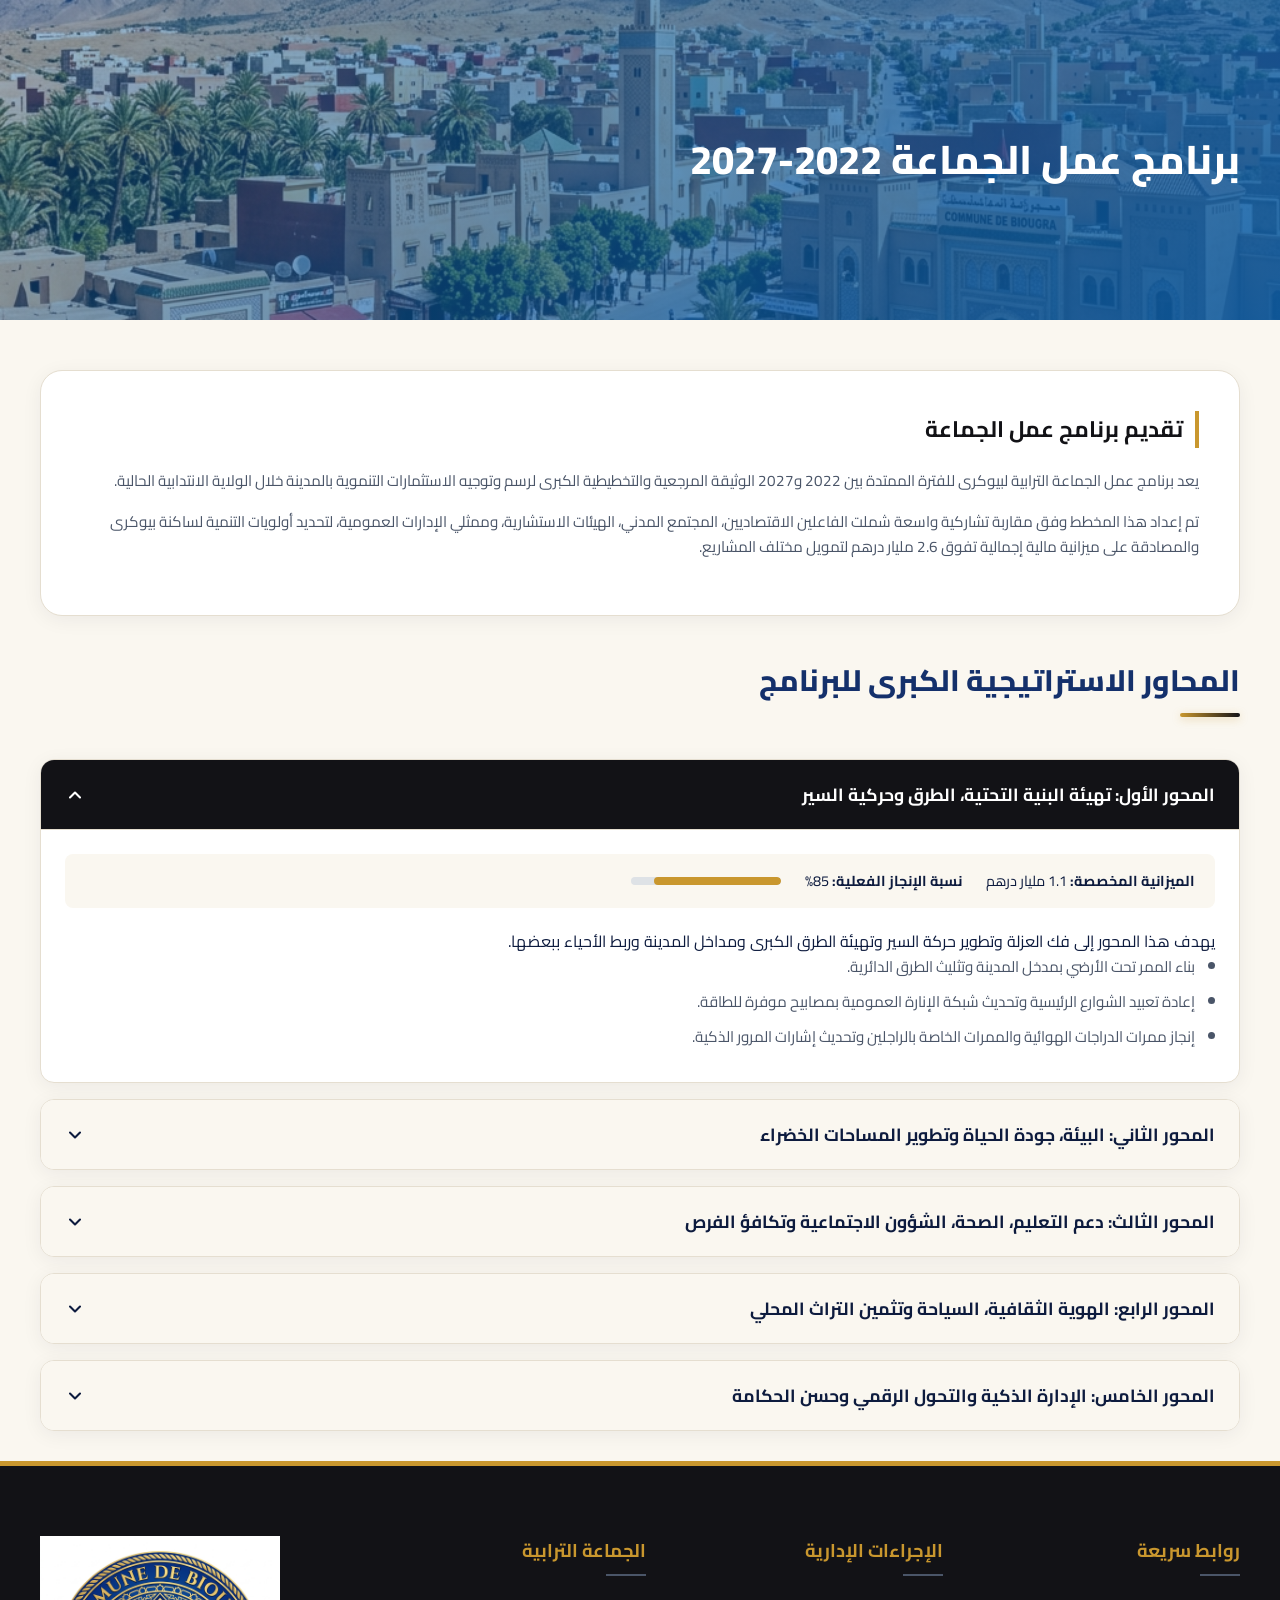
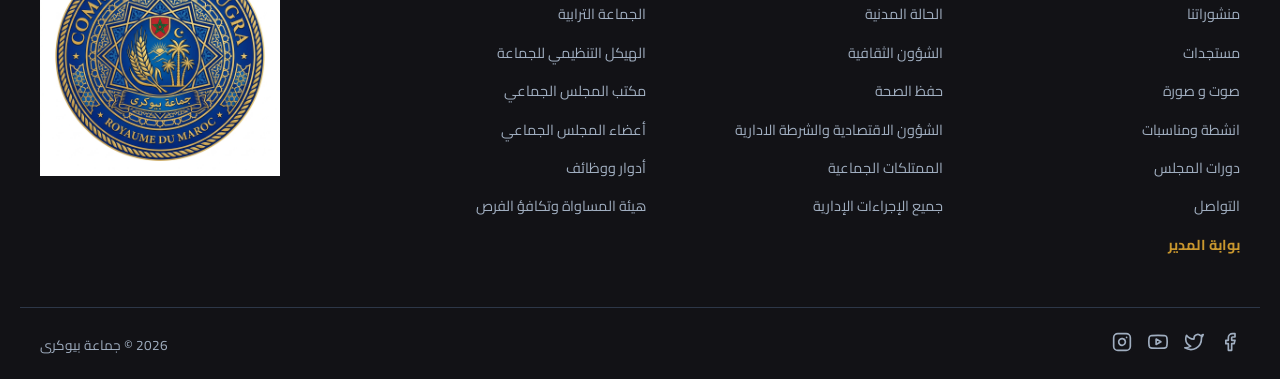
==== commit 8a4d3343: "تنظيف الموقع بالكامل من صور وشعارات جماعة أكادير وتعويضها بهوية وصور جماعة بيوكرى المغربية" ====
--- a/action-program.html
+++ b/action-program.html
@@ -1,4 +1,4 @@
-﻿<!DOCTYPE html>
+<!DOCTYPE html>
 <html lang="ar" dir="rtl">
 <head>
     <meta charset="UTF-8">
@@ -17,7 +17,7 @@
         .subpage-hero {
             position: relative;
             height: 320px;
-            background-image: url('assets/beach_bg.png');
+            background-image: url('assets/biougra_bg.png');
             background-size: cover;
             background-position: center;
             display: flex;
--- a/style.css
+++ b/style.css
@@ -3341,12 +3341,12 @@
 
 /* 8. INTERACTIVE STATS NUMBER CARD HIGHLIGHT */
 .stat-card, .stat-item {
-    background: #ffffff;
+    background: rgba(255, 255, 255, 0.03) !important;
     border-radius: var(--border-radius-lg);
-    border: 1px solid var(--border-color);
+    border: 1px solid rgba(255, 255, 255, 0.08) !important;
     padding: 24px 20px;
     text-align: center;
-    box-shadow: var(--box-shadow);
+    box-shadow: 0 10px 30px rgba(0, 0, 0, 0.3) !important;
     transition: var(--transition);
 }
 
--- a/moroccan-suite.css
+++ b/moroccan-suite.css
@@ -961,323 +961,401 @@
     border-radius: 8px;
 }
 
-/* ==========================================
-   8. INSTITUTIONAL MASTER FOOTER (NO EMOJIS, GOLD WHATSAPP, GRAYSCALE MAP)
-   ========================================== */
+/* ==========================================================================
+   INSTITUTIONAL LUXURY FOOTER & INTEGRATED GLASS STATS BAR
+   ========================================================================== */
+
+/* 1. Integrated Glass Stats Bar (Replacing stark white boxes) */
+.stats-section {
+    padding: 60px 0 50px 0 !important;
+    background: #111219 !important;
+    position: relative !important;
+    overflow: hidden !important;
+}
+
+.stats-section::before {
+    content: '';
+    position: absolute;
+    inset: 0;
+    background: radial-gradient(circle at 50% 50%, rgba(201, 151, 46, 0.08) 0%, transparent 70%);
+    pointer-events: none;
+}
+
+.stats-grid {
+    display: grid !important;
+    grid-template-columns: repeat(4, 1fr) !important;
+    gap: 24px !important;
+    position: relative !important;
+    z-index: 2 !important;
+}
+
+@media (max-width: 991px) {
+    .stats-grid { grid-template-columns: repeat(2, 1fr) !important; }
+}
+@media (max-width: 540px) {
+    .stats-grid { grid-template-columns: 1fr !important; }
+}
+
+.stat-card {
+    background: rgba(255, 255, 255, 0.025) !important;
+    border: 1px solid rgba(255, 255, 255, 0.08) !important;
+    border-radius: 20px !important;
+    padding: 30px 24px !important;
+    text-align: center !important;
+    backdrop-filter: blur(14px) !important;
+    -webkit-backdrop-filter: blur(14px) !important;
+    transition: all 0.35s cubic-bezier(0.16, 1, 0.3, 1) !important;
+    box-shadow: 0 12px 35px rgba(0, 0, 0, 0.4) !important;
+    position: relative !important;
+    overflow: hidden !important;
+}
+
+.stat-card::after {
+    content: '';
+    position: absolute;
+    bottom: 0;
+    left: 20%;
+    right: 20%;
+    height: 2px;
+    background: linear-gradient(90deg, transparent, rgba(201, 151, 46, 0.6), transparent);
+    transition: all 0.35s ease;
+}
+
+.stat-card:hover {
+    transform: translateY(-6px) !important;
+    background: rgba(255, 255, 255, 0.045) !important;
+    border-color: rgba(201, 151, 46, 0.45) !important;
+    box-shadow: 0 22px 50px rgba(0, 0, 0, 0.6), 0 0 30px rgba(201, 151, 46, 0.25) !important;
+}
+
+.stat-card:hover::after {
+    left: 10%;
+    right: 10%;
+    background: linear-gradient(90deg, transparent, #E3B351, transparent);
+}
+
+.stat-number {
+    font-family: 'Cairo', sans-serif !important;
+    font-size: clamp(2.2rem, 3.2vw, 2.85rem) !important;
+    font-weight: 900 !important;
+    background: linear-gradient(135deg, #ffffff 40%, #E3B351 100%) !important;
+    -webkit-background-clip: text !important;
+    -webkit-text-fill-color: transparent !important;
+    margin-bottom: 8px !important;
+    line-height: 1.15 !important;
+    letter-spacing: -0.5px !important;
+}
+
+.stat-label {
+    font-size: 0.95rem !important;
+    color: #94a3b8 !important;
+    font-weight: 600 !important;
+}
+
+/* 2. Institutional Master Footer */
 .master-footer {
-    background: #0D1B3E !important;
-    color: #B8C3DE !important;
-    border-top: 2px solid #C9972E !important;
-    padding-top: 0;
-}
-
-.footer-cta-strip {
-    background: rgba(255, 255, 255, 0.03);
-    border-bottom: 1px solid rgba(255, 255, 255, 0.08);
-    padding: 26px 0;
-}
-
-.footer-cta-wrapper {
-    display: flex;
+    background: #0d0f16 !important;
+    color: #94a3b8 !important;
+    border-top: 2px solid transparent !important;
+    border-image: linear-gradient(90deg, transparent, #C9972E 30%, #F2A93B 50%, #C9972E 70%, transparent) 1 !important;
+    padding-top: 0 !important;
+    position: relative !important;
+}
+
+/* Institutional Header Strip */
+.footer-institutional-header {
+    background: rgba(255, 255, 255, 0.015);
+    border-bottom: 1px solid rgba(255, 255, 255, 0.06);
+    padding: 35px 0;
+}
+
+.footer-brand-flex {
+    display: flex;
+    align-items: center;
     justify-content: space-between;
-    align-items: center;
-    gap: 20px;
+    gap: 30px;
     flex-wrap: wrap;
 }
 
-.footer-cta-title {
+.footer-logo-main {
+    width: 82px;
+    height: auto;
+    object-fit: contain;
+    filter: drop-shadow(0 4px 15px rgba(201, 151, 46, 0.4));
+    flex-shrink: 0;
+}
+
+.footer-brand-info {
+    flex: 1;
+    min-width: 280px;
+}
+
+.footer-kingdom-badge {
+    display: inline-block;
+    font-size: 0.82rem;
+    color: #C9972E;
+    font-weight: 700;
+    margin-bottom: 6px;
+    letter-spacing: 0.3px;
+}
+
+.footer-portal-title {
     font-family: 'Cairo', sans-serif !important;
-    color: #ffffff !important;
-    font-size: 1.35rem;
-    font-weight: 700;
-    margin: 0 0 4px 0;
-}
-
-.footer-cta-subtitle {
-    color: #B8C3DE !important;
-    font-size: 0.9rem;
+    font-size: 1.55rem;
+    font-weight: 900;
+    color: #ffffff;
+    margin: 0 0 6px 0;
+}
+
+.footer-portal-tagline {
+    font-size: 0.92rem;
+    color: #94a3b8;
+    line-height: 1.65;
     margin: 0;
-}
-
-.footer-cta-actions {
+    max-width: 650px;
+}
+
+.footer-action-badge-box {
     display: flex;
     align-items: center;
     gap: 12px;
     flex-wrap: wrap;
 }
 
-.btn-footer-whatsapp {
-    background: transparent !important;
-    color: #C9972E !important;
-    border: 1.5px solid #C9972E !important;
-    font-weight: 700;
-    padding: 10px 20px;
-    border-radius: 25px;
+.btn-footer-chikaya {
+    background: linear-gradient(135deg, #C9972E, #E3B351) !important;
+    color: #0d0f16 !important;
+    font-weight: 800;
+    padding: 12px 24px;
+    border-radius: 999px;
+    border: none;
+    font-size: 0.92rem;
+    cursor: pointer;
+    box-shadow: 0 4px 20px rgba(201, 151, 46, 0.35);
+    transition: all 0.25s ease;
+    display: inline-flex;
+    align-items: center;
+    gap: 8px;
+}
+
+.btn-footer-chikaya:hover {
+    transform: translateY(-2px);
+    box-shadow: 0 8px 25px rgba(201, 151, 46, 0.55);
+}
+
+.btn-footer-location {
+    background: rgba(255, 255, 255, 0.05);
+    color: #ffffff !important;
+    border: 1px solid rgba(255, 255, 255, 0.18);
+    font-weight: 600;
+    padding: 11px 20px;
+    border-radius: 999px;
+    font-size: 0.9rem;
     text-decoration: none;
     display: inline-flex;
     align-items: center;
     gap: 8px;
-    font-size: 0.92rem;
     transition: all 0.25s ease;
-    box-shadow: none !important;
-}
-
-.btn-footer-whatsapp:hover {
-    background: #C9972E !important;
-    color: #121216 !important;
-}
-
-.btn-footer-call {
-    background: rgba(255, 255, 255, 0.08) !important;
-    color: #ffffff !important;
-    border: 1.5px solid rgba(255, 255, 255, 0.2) !important;
-    font-weight: 700;
-    padding: 10px 20px;
-    border-radius: 25px;
-    text-decoration: none;
-    display: inline-flex;
-    align-items: center;
-    gap: 8px;
-    font-size: 0.92rem;
-    transition: all 0.25s ease;
-}
-
-.btn-footer-call:hover {
-    background: rgba(255, 255, 255, 0.18) !important;
-}
-
-/* 4 Balanced Columns */
-.footer-main-content {
-    padding: 55px 0 40px 0;
-}
-
-.footer-4cols-grid {
+}
+
+.btn-footer-location:hover {
+    background: rgba(255, 255, 255, 0.12);
+    border-color: rgba(255, 255, 255, 0.35);
+}
+
+/* 3 Columns Grid */
+.footer-columns-wrapper {
+    padding: 55px 0 45px 0;
+}
+
+.footer-3cols-grid {
     display: grid;
-    grid-template-columns: 1.3fr 0.9fr 1fr 1.2fr;
-    gap: 40px;
+    grid-template-columns: 1.1fr 1.1fr 1.3fr;
+    gap: 45px;
 }
 
 @media (max-width: 991px) {
-    .footer-4cols-grid {
-        grid-template-columns: repeat(2, 1fr);
-        gap: 30px;
+    .footer-3cols-grid {
+        grid-template-columns: 1fr;
+        gap: 35px;
     }
 }
 
-@media (max-width: 640px) {
-    .footer-4cols-grid {
-        grid-template-columns: 1fr;
-    }
-}
-
-.footer-col h4 {
+.footer-col-heading {
     color: #ffffff !important;
     font-family: 'Cairo', sans-serif !important;
     font-size: 1.15rem;
-    font-weight: 700;
+    font-weight: 800;
     margin: 0 0 20px 0;
     position: relative;
-    padding-bottom: 10px;
-}
-
-.footer-col h4::after {
+    padding-bottom: 12px;
+}
+
+.footer-col-heading::after {
     content: '';
     position: absolute;
     bottom: 0;
     right: 0;
-    width: 36px;
-    height: 2px;
-    background: #C9972E !important;
-}
-
-.footer-logo-transparent {
-    width: 95px;
-    height: auto;
-    background: none !important;
-    border-radius: 0 !important;
-    padding: 0 !important;
-    box-shadow: none !important;
-    filter: drop-shadow(0 2px 10px rgba(201, 151, 46, 0.35));
-    margin-bottom: 16px;
-    display: block;
-}
-
-.footer-desc-text {
-    font-size: 0.92rem;
-    line-height: 1.7;
-    color: #B8C3DE;
-    margin-bottom: 18px;
-}
-
-/* Social Media Icons (Monochrome in Circles) */
-.footer-social-row {
-    display: flex;
-    align-items: center;
-    gap: 10px;
-}
-
-.social-icon-btn {
-    width: 40px !important;
-    height: 40px !important;
-    border-radius: 50% !important;
-    background: transparent !important;
-    border: 1px solid rgba(255, 255, 255, 0.25) !important;
-    display: flex;
-    align-items: center;
-    justify-content: center;
-    color: #ffffff !important;
-    transition: all 0.25s ease;
-    text-decoration: none;
-}
-
-.social-icon-btn:hover {
-    background: #C9972E !important;
-    color: #121216 !important;
-    border-color: #C9972E !important;
-    transform: translateY(-3px);
-}
-
-.footer-links-list {
+    width: 32px;
+    height: 2.5px;
+    background: #C9972E;
+    border-radius: 2px;
+}
+
+.footer-stylish-links {
     list-style: none;
     margin: 0;
     padding: 0;
 }
 
-.footer-links-list li {
+.footer-stylish-links li {
     margin-bottom: 14px;
 }
 
-.footer-links-list a {
-    color: #B8C3DE !important;
+.footer-stylish-links a {
+    color: #94a3b8 !important;
     text-decoration: none;
     font-size: 0.95rem;
-    transition: all 0.2s ease;
-    display: inline-block;
-}
-
-.footer-links-list a:hover {
+    display: inline-flex;
+    align-items: center;
+    transition: all 0.25s ease;
+    position: relative;
+    padding-right: 0;
+}
+
+.footer-stylish-links a::before {
+    content: '›';
+    margin-left: 8px;
+    color: #C9972E;
+    font-size: 1.1rem;
+    opacity: 0;
+    transform: translateX(4px);
+    transition: all 0.25s ease;
+}
+
+.footer-stylish-links a:hover {
     color: #E3B351 !important;
     transform: translateX(-4px);
 }
 
-.footer-contact-items {
+.footer-stylish-links a:hover::before {
+    opacity: 1;
+    transform: translateX(0);
+}
+
+/* Column 3: Contact Items */
+.footer-stylish-contact {
     list-style: none;
-    margin: 0 0 18px 0;
+    margin: 0 0 22px 0;
     padding: 0;
 }
 
-.footer-contact-items li {
+.footer-stylish-contact li {
     display: flex;
     align-items: flex-start;
+    gap: 14px;
+    margin-bottom: 16px;
+    font-size: 0.92rem;
+    line-height: 1.55;
+    color: #94a3b8;
+}
+
+.contact-icon-box {
+    width: 38px;
+    height: 38px;
+    border-radius: 10px;
+    background: rgba(201, 151, 46, 0.12);
+    border: 1px solid rgba(201, 151, 46, 0.25);
+    color: #E3B351;
+    display: flex;
+    align-items: center;
+    justify-content: center;
+    flex-shrink: 0;
+}
+
+.footer-stylish-contact strong {
+    display: block;
+    color: #ffffff;
+    font-size: 0.88rem;
+    margin-bottom: 2px;
+}
+
+.footer-social-cluster {
+    display: flex;
+    align-items: center;
+    gap: 14px;
+    padding-top: 15px;
+    border-top: 1px solid rgba(255, 255, 255, 0.08);
+}
+
+.social-pills-row {
+    display: flex;
+    align-items: center;
     gap: 10px;
-    margin-bottom: 10px;
-    font-size: 0.92rem;
-    line-height: 1.5;
-    color: #B8C3DE;
-}
-
-.footer-contact-items svg {
-    color: #C9972E;
-    flex-shrink: 0;
-    margin-top: 3px;
-}
-
-/* Grayscale Mini-Map Widget */
-.footer-mini-map-card {
-    background: rgba(255, 255, 255, 0.04) !important;
-    border: 1px solid rgba(255, 255, 255, 0.12) !important;
-    border-radius: 14px;
-    padding: 14px;
-    position: relative;
-    overflow: hidden;
-}
-
-.mini-map-header {
-    display: flex;
+}
+
+.social-circle-pill {
+    width: 38px;
+    height: 38px;
+    border-radius: 50%;
+    background: rgba(255, 255, 255, 0.04);
+    border: 1px solid rgba(255, 255, 255, 0.15);
+    display: flex;
+    align-items: center;
+    justify-content: center;
+    color: #ffffff;
+    text-decoration: none;
+    transition: all 0.25s ease;
+}
+
+.social-circle-pill:hover {
+    background: #C9972E;
+    border-color: #C9972E;
+    color: #0d0f16;
+    transform: translateY(-3px);
+    box-shadow: 0 6px 18px rgba(201, 151, 46, 0.4);
+}
+
+/* Legal Bottom Bar */
+.footer-bottom-bar {
+    background: #090a0f !important;
+    border-top: 1px solid rgba(255, 255, 255, 0.06) !important;
+    padding: 22px 0 !important;
+    font-size: 0.88rem !important;
+    color: #64748b !important;
+}
+
+.footer-bottom-flex {
+    display: flex;
+    align-items: center;
     justify-content: space-between;
-    align-items: center;
-    font-size: 0.85rem;
-    color: #ffffff;
-    font-weight: 700;
-    margin-bottom: 8px;
-}
-
-.mini-map-preview {
-    height: 85px;
-    background: #060c1c url('assets/beach_bg.png') center/cover;
-    border-radius: 10px;
-    position: relative;
-    overflow: hidden;
-    margin-bottom: 10px;
-    filter: grayscale(1) brightness(0.75) !important;
-}
-
-.mini-map-pin {
-    position: absolute;
-    top: 50%;
-    left: 50%;
-    transform: translate(-50%, -50%);
-    width: 24px;
-    height: 24px;
-    background: #C9972E;
-    border: 2px solid #ffffff;
-    border-radius: 50%;
-    display: flex;
-    align-items: center;
-    justify-content: center;
-    color: #0D1B3E;
-    font-size: 0.75rem;
-}
-
-.btn-mini-map-directions {
-    display: block;
-    width: 100%;
-    background: rgba(201, 151, 46, 0.15) !important;
-    color: #C9972E !important;
-    border: 1px solid rgba(201, 151, 46, 0.35) !important;
-    border-radius: 8px;
-    padding: 7px;
-    text-align: center;
-    font-size: 0.84rem;
-    font-weight: 700;
-    text-decoration: none;
-    transition: all 0.2s ease;
-}
-
-.btn-mini-map-directions:hover {
-    background: #C9972E !important;
-    color: #121216 !important;
-}
-
-.footer-bottom-bar {
-    border-top: 1px solid rgba(255, 255, 255, 0.08);
-    padding: 20px 0;
-    background: #081128;
-    font-size: 0.88rem;
-    color: #8391ab;
-}
-
-.footer-bottom-container {
-    display: flex;
-    justify-content: space-between;
-    align-items: center;
-    gap: 16px;
+    gap: 20px;
     flex-wrap: wrap;
 }
 
-.footer-legal-links {
-    display: flex;
-    gap: 16px;
-}
-
-.footer-legal-links a {
-    color: #8391ab;
+.footer-copyright-text {
+    color: #94a3b8;
+}
+
+.footer-legal-links-cluster {
+    display: flex;
+    align-items: center;
+    gap: 10px;
+    flex-wrap: wrap;
+}
+
+.footer-legal-links-cluster a {
+    color: #64748b;
     text-decoration: none;
     transition: color 0.2s ease;
 }
 
-.footer-legal-links a:hover {
+.footer-legal-links-cluster a:hover {
     color: #E3B351;
+}
+
+.dot-sep {
+    color: rgba(255, 255, 255, 0.2);
 }
 
 /* Section Title Typography */
@@ -2700,3 +2778,800 @@
     transition: transform 0.2s cubic-bezier(0.2, 0.8, 0.2, 1), background 0.3s ease, box-shadow 0.3s ease !important;
     will-change: transform !important;
 }
+
+
+/* ==========================================================================
+   DAZZLING 2-SECOND AWWWARDS CINEMATIC EFFECTS (GOLD AURAS, SONAR, HOLOGRAPHY)
+   ========================================================================== */
+
+/* 1. Royal Gold Metallic Shimmer on Hero Title */
+@keyframes royalGoldShimmer {
+    0% { background-position: 0% 50%; }
+    50% { background-position: 100% 50%; }
+    100% { background-position: 0% 50%; }
+}
+
+.hero-header-content .hero-main-title {
+    background: linear-gradient(110deg, #FFFFFF 15%, #FFE082 35%, #E3B351 50%, #FFFFFF 65%, #F2A93B 85%) !important;
+    background-size: 250% auto !important;
+    -webkit-background-clip: text !important;
+    -webkit-text-fill-color: transparent !important;
+    animation: royalGoldShimmer 3.5s ease-in-out infinite !important;
+    filter: drop-shadow(0 4px 25px rgba(0, 0, 0, 0.9)) drop-shadow(0 0 35px rgba(227, 179, 81, 0.45)) !important;
+    letter-spacing: -0.5px !important;
+}
+
+.hero-header-content .hero-main-title span {
+    color: #F2A93B !important;
+    -webkit-text-fill-color: #F2A93B !important;
+    text-shadow: 0 0 30px rgba(242, 169, 59, 0.8) !important;
+}
+
+/* 2. Floating Levitation on Active Card */
+@keyframes activeCardLevitate {
+    0% {
+        transform: translateY(0px);
+    }
+    50% {
+        transform: translateY(-8px);
+    }
+    100% {
+        transform: translateY(0px);
+    }
+}
+
+/* 3. Center Active Card: Radiant Royal Gold Aura & Holographic Sheen */
+.pano-card.active-center {
+    border-color: #E3B351 !important;
+    border-width: 2px !important;
+    box-shadow: 
+        0 40px 95px rgba(0, 0, 0, 0.95),
+        0 0 50px rgba(227, 179, 81, 0.65),
+        0 0 110px rgba(201, 151, 46, 0.35),
+        inset 0 0 30px rgba(227, 179, 81, 0.25) !important;
+}
+
+.pano-card.active-center .pano-card-inner {
+    animation: activeCardLevitate 2.2s ease-in-out infinite !important;
+}
+
+/* Holographic Diagonal Light Sweep across Active Card */
+@keyframes holoLightSweep {
+    0% {
+        transform: translateX(-150%) skewX(-25deg);
+        opacity: 0;
+    }
+    15% {
+        opacity: 1;
+    }
+    45% {
+        transform: translateX(250%) skewX(-25deg);
+        opacity: 0.8;
+    }
+    46%, 100% {
+        transform: translateX(250%) skewX(-25deg);
+        opacity: 0;
+    }
+}
+
+.pano-card.active-center::after {
+    content: '' !important;
+    position: absolute !important;
+    top: 0 !important;
+    left: 0 !important;
+    width: 60% !important;
+    height: 100% !important;
+    background: linear-gradient(
+        90deg,
+        transparent,
+        rgba(255, 255, 255, 0.15) 30%,
+        rgba(255, 224, 130, 0.45) 50%,
+        rgba(255, 255, 255, 0.2) 70%,
+        transparent
+    ) !important;
+    pointer-events: none !important;
+    z-index: 6 !important;
+    animation: holoLightSweep 2s cubic-bezier(0.2, 0.8, 0.2, 1) infinite !important;
+}
+
+/* 4. Sonar Pulsing Radar Rings from Play Button */
+@keyframes sonarPulse {
+    0% {
+        transform: scale(0.95);
+        opacity: 0.9;
+        box-shadow: 0 0 0 0 rgba(227, 179, 81, 0.8);
+    }
+    70% {
+        transform: scale(1.45);
+        opacity: 0;
+        box-shadow: 0 0 0 24px rgba(227, 179, 81, 0);
+    }
+    100% {
+        transform: scale(1.45);
+        opacity: 0;
+        box-shadow: 0 0 0 0 rgba(227, 179, 81, 0);
+    }
+}
+
+.pano-card.active-center .pano-play-capsule {
+    background: linear-gradient(135deg, rgba(201, 151, 46, 0.95), rgba(242, 169, 59, 0.95)) !important;
+    color: #0d0f16 !important;
+    border-color: #ffffff !important;
+    box-shadow: 0 0 35px rgba(242, 169, 59, 0.9), 0 0 70px rgba(201, 151, 46, 0.5) !important;
+}
+
+.pano-card.active-center .pano-play-capsule::before {
+    content: '' !important;
+    position: absolute !important;
+    inset: -6px !important;
+    border-radius: 50% !important;
+    border: 2px solid #E3B351 !important;
+    animation: sonarPulse 1.8s cubic-bezier(0.16, 1, 0.3, 1) infinite !important;
+    pointer-events: none !important;
+}
+
+/* 5. Glowing Ground Shadow / Floor Reflection */
+@keyframes groundAuraBreathe {
+    0% {
+        opacity: 0.65;
+        transform: translateX(-50%) rotateX(70deg) scale(0.95);
+    }
+    50% {
+        opacity: 1;
+        transform: translateX(-50%) rotateX(70deg) scale(1.05);
+    }
+    100% {
+        opacity: 0.65;
+        transform: translateX(-50%) rotateX(70deg) scale(0.95);
+    }
+}
+
+.pano-stage-ground-shadow {
+    background: radial-gradient(ellipse at center, rgba(227, 179, 81, 0.45) 0%, rgba(201, 151, 46, 0.22) 35%, rgba(0, 0, 0, 0.85) 60%, transparent 80%) !important;
+    filter: blur(20px) !important;
+    animation: groundAuraBreathe 2s ease-in-out infinite !important;
+}
+
+/* 6. Glowing Laser Progress Bar in HUD */
+.cinema-progress-fill {
+    background: linear-gradient(90deg, #C9972E, #F2A93B, #FFF5D0) !important;
+    box-shadow: 0 0 16px rgba(242, 169, 59, 0.95), 0 0 30px rgba(201, 151, 46, 0.6) !important;
+    border-radius: 999px !important;
+    transition: width 0.05s linear !important;
+}
+
+/* 7. Side Cards Visual Boost */
+.pano-card {
+    will-change: transform, filter, opacity !important;
+}
+
+
+/* ==========================================================================
+   CONTROL PANEL TO AFFICHAGE DYNAMIC BRIDGING SUITE
+   (TICKER, MANDATE 2021-2027, SYNTHESIS REPORT, COMPLAINT TRACKING)
+   ========================================================================== */
+
+/* 1. URGENT NEWS TICKER TAPE (شريط الأخبار والإعلانات العاجلة) */
+.ticker-strip {
+    background: #090b10 !important;
+    border-bottom: 1px solid rgba(201, 151, 46, 0.35) !important;
+    border-top: 1px solid rgba(201, 151, 46, 0.2) !important;
+    padding: 8px 0 !important;
+    position: relative !important;
+    z-index: 99 !important;
+    color: #e2e8f0 !important;
+    font-size: 0.88rem !important;
+}
+
+.ticker-container {
+    max-width: 1320px;
+    margin: 0 auto;
+    padding: 0 20px;
+    display: flex;
+    align-items: center;
+    gap: 16px;
+}
+
+.ticker-badge {
+    background: linear-gradient(135deg, #dc2626, #b91c1c);
+    color: #ffffff;
+    padding: 3px 12px;
+    border-radius: 999px;
+    font-weight: 700;
+    font-size: 0.78rem;
+    white-space: nowrap;
+    display: inline-flex;
+    align-items: center;
+    gap: 6px;
+    box-shadow: 0 0 12px rgba(220, 38, 38, 0.4);
+    animation: tickerBadgePulse 2s infinite alternate;
+}
+
+@keyframes tickerBadgePulse {
+    0% { transform: scale(0.98); opacity: 0.9; }
+    100% { transform: scale(1.02); opacity: 1; }
+}
+
+.ticker-marquee {
+    flex: 1;
+    overflow: hidden;
+    white-space: nowrap;
+    position: relative;
+}
+
+.ticker-marquee span {
+    display: inline-block;
+    padding-right: 100%;
+    animation: tickerScroll 28s linear infinite;
+    color: #f1f5f9;
+    font-weight: 600;
+}
+
+.ticker-marquee:hover span {
+    animation-play-state: paused;
+}
+
+@keyframes tickerScroll {
+    0% { transform: translate3d(0, 0, 0); }
+    100% { transform: translate3d(100%, 0, 0); }
+}
+
+/* 2. MANDATE 2021-2027 SHOWCASE SECTION (المجلس والولاية) */
+.mandate-showcase-section {
+    padding: 80px 0;
+    background: #0d0f17;
+    position: relative;
+    border-top: 1px solid rgba(255, 255, 255, 0.06);
+}
+
+.mandate-mayor-card {
+    background: rgba(255, 255, 255, 0.025);
+    border: 1px solid rgba(201, 151, 46, 0.35);
+    border-radius: 20px;
+    padding: 35px;
+    display: flex;
+    gap: 30px;
+    align-items: center;
+    margin-bottom: 35px;
+    box-shadow: 0 20px 45px rgba(0, 0, 0, 0.5);
+    backdrop-filter: blur(12px);
+    position: relative;
+    overflow: hidden;
+}
+
+.mandate-mayor-card::after {
+    content: '';
+    position: absolute;
+    top: 0;
+    right: 0;
+    width: 6px;
+    height: 100%;
+    background: linear-gradient(180deg, #C9972E, #F2A93B);
+}
+
+.mayor-seal-avatar {
+    width: 100px;
+    height: 100px;
+    border-radius: 50%;
+    background: radial-gradient(circle, rgba(201, 151, 46, 0.25) 0%, rgba(13, 15, 23, 0.8) 100%);
+    border: 2px solid #C9972E;
+    display: flex;
+    align-items: center;
+    justify-content: center;
+    font-size: 2.5rem;
+    box-shadow: 0 0 25px rgba(201, 151, 46, 0.4);
+    flex-shrink: 0;
+}
+
+.mayor-info {
+    flex: 1;
+}
+
+.mayor-role-badge {
+    color: #E3B351;
+    font-weight: 700;
+    font-size: 0.85rem;
+    display: inline-block;
+    margin-bottom: 6px;
+}
+
+.mayor-name {
+    font-family: 'Cairo', sans-serif;
+    font-size: 1.6rem;
+    font-weight: 900;
+    color: #ffffff;
+    margin: 0 0 8px 0;
+}
+
+.mayor-quote {
+    color: #94a3b8;
+    font-size: 0.95rem;
+    line-height: 1.7;
+    margin: 0;
+    max-width: 750px;
+}
+
+.bureau-members-grid {
+    display: grid;
+    grid-template-columns: repeat(auto-fill, minmax(260px, 1fr));
+    gap: 20px;
+    margin-bottom: 35px;
+}
+
+.bureau-card {
+    background: rgba(255, 255, 255, 0.02);
+    border: 1px solid rgba(255, 255, 255, 0.08);
+    border-radius: 16px;
+    padding: 22px;
+    transition: all 0.3s ease;
+}
+
+.bureau-card:hover {
+    transform: translateY(-4px);
+    border-color: rgba(201, 151, 46, 0.4);
+    background: rgba(255, 255, 255, 0.04);
+}
+
+.bureau-role {
+    font-size: 0.82rem;
+    color: #C9972E;
+    font-weight: 700;
+    margin-bottom: 6px;
+}
+
+.bureau-name {
+    font-family: 'Cairo', sans-serif;
+    font-size: 1.1rem;
+    font-weight: 800;
+    color: #ffffff;
+    margin-bottom: 6px;
+}
+
+.bureau-party {
+    font-size: 0.82rem;
+    color: #64748b;
+}
+
+/* 3. SYNTHESIS REPORT & STRATEGIC AXES (التقرير التركيبي ومشاريع الاختصاصات) */
+.synthesis-section {
+    padding: 85px 0;
+    background: #111219;
+    border-top: 1px solid rgba(255, 255, 255, 0.06);
+    position: relative;
+}
+
+.synthesis-intro-box {
+    background: rgba(255, 255, 255, 0.02);
+    border: 1px solid rgba(255, 255, 255, 0.08);
+    border-radius: 18px;
+    padding: 30px;
+    margin-bottom: 40px;
+    line-height: 1.8;
+    color: #cbd5e1;
+    font-size: 0.98rem;
+    position: relative;
+}
+
+.synthesis-axes-grid {
+    display: grid;
+    grid-template-columns: repeat(auto-fit, minmax(280px, 1fr));
+    gap: 22px;
+    margin-bottom: 45px;
+}
+
+.synthesis-axis-card {
+    background: rgba(255, 255, 255, 0.025);
+    border: 1px solid rgba(255, 255, 255, 0.08);
+    border-radius: 18px;
+    padding: 24px;
+    display: flex;
+    flex-direction: column;
+    justify-content: space-between;
+    transition: all 0.3s ease;
+}
+
+.synthesis-axis-card:hover {
+    border-color: rgba(201, 151, 46, 0.45);
+    transform: translateY(-4px);
+    box-shadow: 0 15px 35px rgba(0, 0, 0, 0.4);
+}
+
+.synthesis-axis-title {
+    font-family: 'Cairo', sans-serif;
+    font-size: 1.05rem;
+    font-weight: 800;
+    color: #ffffff;
+    margin-bottom: 14px;
+    line-height: 1.45;
+}
+
+.synthesis-axis-meta {
+    display: flex;
+    justify-content: space-between;
+    font-size: 0.85rem;
+    color: #94a3b8;
+    margin-bottom: 12px;
+}
+
+.synthesis-axis-meta strong {
+    color: #E3B351;
+}
+
+.synthesis-progress-track {
+    width: 100%;
+    height: 8px;
+    background: rgba(255, 255, 255, 0.08);
+    border-radius: 999px;
+    overflow: hidden;
+    margin-top: 6px;
+}
+
+.synthesis-progress-fill {
+    height: 100%;
+    background: linear-gradient(90deg, #C9972E, #F2A93B);
+    border-radius: 999px;
+    transition: width 0.8s ease;
+}
+
+/* Competence Projects Table in Affichage */
+.synthesis-table-wrapper {
+    background: rgba(255, 255, 255, 0.02);
+    border: 1px solid rgba(255, 255, 255, 0.08);
+    border-radius: 18px;
+    overflow: hidden;
+    margin-bottom: 30px;
+}
+
+.synthesis-table {
+    width: 100%;
+    border-collapse: collapse;
+    font-size: 0.92rem;
+    text-align: right;
+}
+
+.synthesis-table th {
+    background: rgba(255, 255, 255, 0.04);
+    color: #C9972E;
+    padding: 16px 20px;
+    font-weight: 800;
+    border-bottom: 1px solid rgba(255, 255, 255, 0.08);
+}
+
+.synthesis-table td {
+    padding: 16px 20px;
+    border-bottom: 1px solid rgba(255, 255, 255, 0.04);
+    color: #cbd5e1;
+}
+
+.synthesis-table tr:hover td {
+    background: rgba(255, 255, 255, 0.02);
+}
+
+/* 4. CITIZEN COMPLAINT TRACKING CARD (تتبع الشكايات للمواطنين) */
+.complaint-tracker-box {
+    background: rgba(255, 255, 255, 0.03);
+    border: 1px solid rgba(201, 151, 46, 0.35);
+    border-radius: 20px;
+    padding: 35px;
+    box-shadow: 0 15px 40px rgba(0, 0, 0, 0.4);
+    margin-top: 35px;
+}
+
+.complaint-tracker-form {
+    display: flex;
+    gap: 12px;
+    margin: 20px 0;
+    flex-wrap: wrap;
+}
+
+.complaint-tracker-input {
+    flex: 1;
+    min-width: 250px;
+    padding: 14px 20px;
+    background: rgba(0, 0, 0, 0.4);
+    border: 1px solid rgba(255, 255, 255, 0.15);
+    border-radius: 12px;
+    color: #ffffff;
+    font-size: 0.95rem;
+    font-family: inherit;
+    transition: all 0.25s ease;
+}
+
+.complaint-tracker-input:focus {
+    outline: none;
+    border-color: #C9972E;
+    box-shadow: 0 0 15px rgba(201, 151, 46, 0.25);
+}
+
+.complaint-tracker-btn {
+    padding: 14px 28px;
+    background: linear-gradient(135deg, #C9972E, #E3B351);
+    color: #0d0f17;
+    font-weight: 800;
+    border: none;
+    border-radius: 12px;
+    cursor: pointer;
+    font-size: 0.95rem;
+    transition: all 0.25s ease;
+    display: inline-flex;
+    align-items: center;
+    gap: 8px;
+}
+
+.complaint-tracker-btn:hover {
+    transform: translateY(-2px);
+    box-shadow: 0 8px 25px rgba(201, 151, 46, 0.4);
+}
+
+.complaint-result-card {
+    margin-top: 25px;
+    padding: 24px;
+    border-radius: 16px;
+    background: rgba(255, 255, 255, 0.025);
+    border: 1px solid rgba(255, 255, 255, 0.08);
+}
+
+.complaint-result-status {
+    display: inline-block;
+    padding: 4px 14px;
+    border-radius: 999px;
+    font-weight: 700;
+    font-size: 0.82rem;
+    margin-bottom: 12px;
+}
+
+.complaint-result-status.pending {
+    background: rgba(245, 158, 11, 0.15);
+    color: #f59e0b;
+    border: 1px solid rgba(245, 158, 11, 0.3);
+}
+
+.complaint-result-status.solved {
+    background: rgba(16, 185, 129, 0.15);
+    color: #10b981;
+    border: 1px solid rgba(16, 185, 129, 0.3);
+}
+
+.complaint-admin-reply {
+    margin-top: 16px;
+    padding: 16px 20px;
+    border-radius: 12px;
+    background: rgba(201, 151, 46, 0.08);
+    border-right: 4px solid #C9972E;
+    color: #f1f5f9;
+    font-size: 0.95rem;
+    line-height: 1.7;
+}
+
+/* 5. MANDATE INTERACTIVE MODAL (نافذة تشكيلة المجلس) */
+.mandate-modal-overlay {
+    position: fixed;
+    inset: 0;
+    background: rgba(10, 12, 18, 0.88);
+    backdrop-filter: blur(10px);
+    z-index: 10000;
+    display: none;
+    align-items: center;
+    justify-content: center;
+    padding: 20px;
+}
+
+.mandate-modal-card {
+    background: #111420;
+    border: 1px solid rgba(201, 151, 46, 0.4);
+    border-radius: 22px;
+    max-width: 950px;
+    width: 100%;
+    max-height: 90vh;
+    display: flex;
+    flex-direction: column;
+    overflow: hidden;
+    box-shadow: 0 30px 80px rgba(0, 0, 0, 0.8);
+}
+
+.mandate-modal-header {
+    padding: 24px 30px;
+    border-bottom: 1px solid rgba(255, 255, 255, 0.08);
+    display: flex;
+    align-items: center;
+    justify-content: space-between;
+}
+
+.mandate-modal-tabs {
+    display: flex;
+    gap: 10px;
+    padding: 16px 30px;
+    background: rgba(255, 255, 255, 0.02);
+    border-bottom: 1px solid rgba(255, 255, 255, 0.06);
+    flex-wrap: wrap;
+}
+
+.mandate-tab-btn {
+    padding: 10px 20px;
+    border-radius: 999px;
+    border: 1px solid rgba(255, 255, 255, 0.15);
+    background: transparent;
+    color: #94a3b8;
+    font-weight: 700;
+    font-size: 0.9rem;
+    cursor: pointer;
+    transition: all 0.25s ease;
+}
+
+.mandate-tab-btn.active {
+    background: #C9972E;
+    color: #0d0f17;
+    border-color: #C9972E;
+}
+
+.mandate-modal-body {
+    padding: 30px;
+    overflow-y: auto;
+    flex: 1;
+}
+
+
+/* ==========================================================================
+   HOMEPAGE SHOWCASE: SUBVENTIONS & OFFICIAL PUBLICATIONS SECTIONS
+   ========================================================================== */
+
+/* 1. SUBVENTIONS & CIVIL SOCIETY SUPPORT SECTION */
+.subventions-showcase-section {
+    padding: 85px 0;
+    background: #0b0d14;
+    border-top: 1px solid rgba(255, 255, 255, 0.06);
+    position: relative;
+}
+
+.subvention-decision-card {
+    background: rgba(255, 255, 255, 0.025);
+    border: 1px solid rgba(201, 151, 46, 0.35);
+    border-radius: 20px;
+    padding: 30px;
+    margin-bottom: 35px;
+    display: flex;
+    justify-content: space-between;
+    align-items: center;
+    gap: 25px;
+    flex-wrap: wrap;
+    box-shadow: 0 15px 40px rgba(0, 0, 0, 0.5);
+    position: relative;
+    overflow: hidden;
+}
+
+.subvention-decision-card::before {
+    content: '';
+    position: absolute;
+    top: 0;
+    right: 0;
+    width: 6px;
+    height: 100%;
+    background: linear-gradient(180deg, #C9972E, #F2A93B);
+}
+
+.subvention-decision-info h3 {
+    font-family: 'Cairo', sans-serif;
+    color: #ffffff;
+    font-size: 1.25rem;
+    font-weight: 800;
+    margin: 0 0 8px 0;
+}
+
+.subvention-decision-info p {
+    color: #94a3b8;
+    font-size: 0.94rem;
+    line-height: 1.7;
+    margin: 0;
+    max-width: 780px;
+}
+
+.subvention-deadline-tag {
+    display: inline-flex;
+    align-items: center;
+    gap: 8px;
+    background: rgba(201, 151, 46, 0.15);
+    border: 1px solid rgba(201, 151, 46, 0.35);
+    color: #E3B351;
+    padding: 6px 16px;
+    border-radius: 999px;
+    font-weight: 700;
+    font-size: 0.85rem;
+    margin-top: 10px;
+}
+
+/* 2. OFFICIAL PUBLICATIONS SHOWCASE SECTION */
+.publications-showcase-section {
+    padding: 85px 0;
+    background: #0e111a;
+    border-top: 1px solid rgba(255, 255, 255, 0.06);
+    position: relative;
+}
+
+.pubs-front-grid {
+    display: grid;
+    grid-template-columns: repeat(auto-fill, minmax(280px, 1fr));
+    gap: 22px;
+    margin-top: 35px;
+}
+
+.pub-front-card {
+    background: rgba(255, 255, 255, 0.025);
+    border: 1px solid rgba(255, 255, 255, 0.08);
+    border-radius: 18px;
+    padding: 24px;
+    display: flex;
+    flex-direction: column;
+    justify-content: space-between;
+    transition: all 0.3s ease;
+}
+
+.pub-front-card:hover {
+    transform: translateY(-5px);
+    border-color: rgba(201, 151, 46, 0.45);
+    box-shadow: 0 16px 36px rgba(0, 0, 0, 0.4);
+    background: rgba(255, 255, 255, 0.04);
+}
+
+.pub-front-header {
+    display: flex;
+    justify-content: space-between;
+    align-items: center;
+    margin-bottom: 14px;
+}
+
+.pub-front-type-pill {
+    padding: 3px 10px;
+    border-radius: 6px;
+    font-weight: 800;
+    font-size: 0.75rem;
+    background: rgba(201, 151, 46, 0.15);
+    color: #E3B351;
+    border: 1px solid rgba(201, 151, 46, 0.3);
+}
+
+.pub-front-size {
+    font-size: 0.82rem;
+    color: #64748b;
+}
+
+.pub-front-title {
+    font-family: 'Cairo', sans-serif;
+    color: #ffffff;
+    font-size: 1.1rem;
+    font-weight: 800;
+    margin: 0 0 10px 0;
+    line-height: 1.45;
+}
+
+.pub-front-desc {
+    color: #94a3b8;
+    font-size: 0.88rem;
+    line-height: 1.6;
+    margin: 0 0 20px 0;
+    flex: 1;
+}
+
+.pub-front-btn {
+    width: 100%;
+    padding: 10px;
+    border-radius: 10px;
+    background: rgba(255, 255, 255, 0.05);
+    border: 1px solid rgba(255, 255, 255, 0.15);
+    color: #ffffff;
+    font-weight: 700;
+    font-size: 0.88rem;
+    cursor: pointer;
+    text-align: center;
+    text-decoration: none;
+    display: inline-flex;
+    align-items: center;
+    justify-content: center;
+    gap: 8px;
+    transition: all 0.25s ease;
+}
+
+.pub-front-btn:hover {
+    background: #C9972E;
+    color: #0d0f17;
+    border-color: #C9972E;
+}
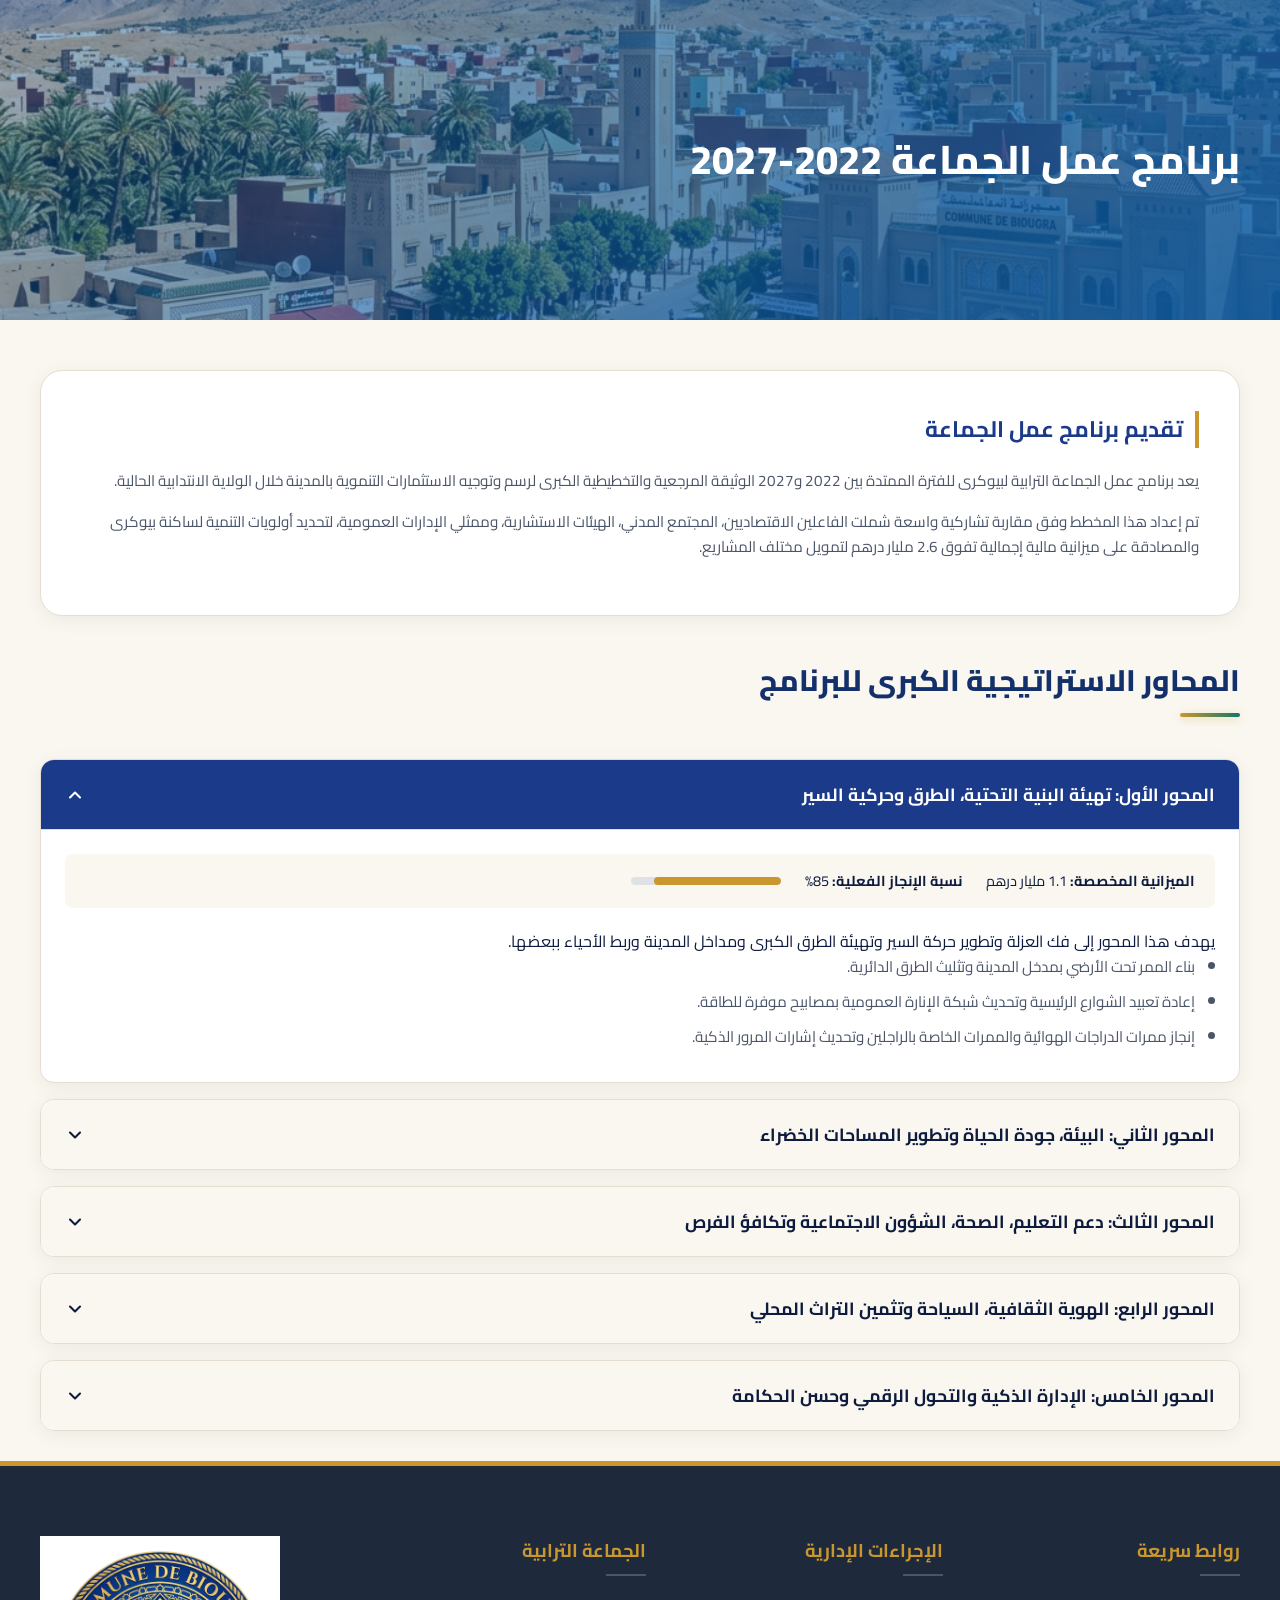
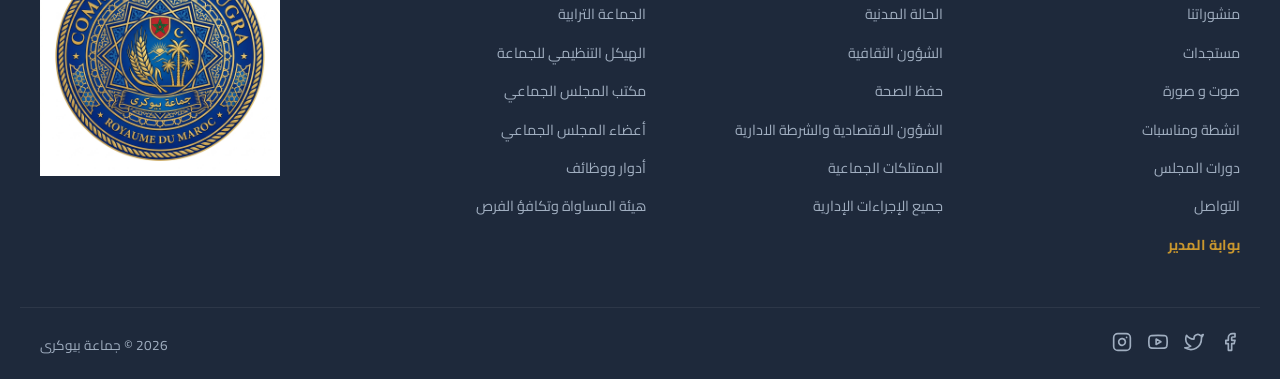
==== commit 88b3ca2f: "Suppression definitive des fonds sombres et restauration de l harmonie bleu royal et or officielle" ====
--- a/action-program.html
+++ b/action-program.html
@@ -11,8 +11,8 @@
     <link rel="preconnect" href="https://fonts.gstatic.com" crossorigin>
     <link href="https://fonts.googleapis.com/css2?family=IBM+Plex+Sans+Arabic:wght@300;400;500;600;700&family=Cairo:wght@400;600;700;800&display=swap" rel="stylesheet">
     
-    <link rel="stylesheet" href="style.css?v=5.0">
-    <link rel="stylesheet" href="moroccan-suite.css?v=5.0">
+    <link rel="stylesheet" href="style.css?v=20.0">
+    <link rel="stylesheet" href="moroccan-suite.css?v=20.0">
     <style>
         .subpage-hero {
             position: relative;
@@ -438,8 +438,8 @@
         </svg>
     </button>
 
-    <script type="module" src="js/app.js"></script>
-    <script src="app.js"></script>
+    <script type="module" src="js/app.js?v=20.0"></script>
+    <script src="app.js?v=20.0"></script>
     <script>
         // Custom accordion logic for action program page
         function toggleAccordion(header) {
--- a/style.css
+++ b/style.css
@@ -1356,7 +1356,7 @@
 .modal-video-container {
     width: 100%;
     aspect-ratio: 16/9;
-    background-color: #000;
+    background-color: #0f172a;
     border-radius: var(--border-radius);
     overflow: hidden;
     position: relative;
@@ -2266,7 +2266,7 @@
     position: sticky;
     top: 0;
     z-index: 1010 !important;
-    background: linear-gradient(135deg, var(--dark-color) 0%, #162447 40%, var(--primary-color) 100%) !important;
+    background: linear-gradient(135deg, #1B3A8A 0%, #152d6b 50%, #102354 100%) !important;
     border-bottom: 3.5px solid var(--accent-color) !important;
     box-shadow: 0 4px 20px rgba(11, 21, 48, 0.35) !important;
     transition: padding 0.3s cubic-bezier(0.16, 1, 0.3, 1), background-color 0.3s, box-shadow 0.3s, height 0.3s;
@@ -2274,7 +2274,7 @@
 .main-header.scrolled {
     padding: 4px 0;
     height: 68px !important;
-    background: rgba(11, 21, 48, 0.96) !important;
+    background: rgba(27, 58, 138, 0.96) !important;
     backdrop-filter: blur(14px);
     box-shadow: 0 8px 25px rgba(0, 0, 0, 0.35) !important;
 }
@@ -3940,3 +3940,256 @@
     border-color: #24355c !important;
     background: #0B1530 !important;
 }
+
+
+/* SUBVENTIONS CATEGORY BREAKDOWN CARDS (توزيع الدعم حسب نوع الجمعية - تصميم فاتح) */
+.subvention-cat-grid {
+    display: grid;
+    grid-template-columns: repeat(auto-fit, minmax(200px, 1fr));
+    gap: 14px;
+    margin: 25px 0;
+}
+
+.subvention-cat-card {
+    background: #ffffff;
+    border: 1px solid #e2e8f0;
+    border-radius: 12px;
+    padding: 16px;
+    transition: all 0.3s ease;
+    border-top: 3px solid #1B3A8A;
+    color: #1e293b;
+    box-shadow: 0 4px 15px rgba(0, 0, 0, 0.04);
+}
+
+.subvention-cat-card:hover {
+    transform: translateY(-4px);
+    box-shadow: 0 10px 25px rgba(27, 58, 138, 0.08);
+    border-top-color: #C9972E;
+}
+
+.sub-cat-header {
+    display: flex;
+    justify-content: space-between;
+    align-items: center;
+    margin-bottom: 8px;
+}
+
+.sub-cat-title {
+    font-size: 0.95rem;
+    font-weight: 800;
+    color: #0f172a;
+}
+
+.sub-cat-amount {
+    font-size: 1.25rem;
+    font-weight: 900;
+    color: #B45309;
+    margin-bottom: 4px;
+}
+
+.sub-cat-meta {
+    font-size: 0.8rem;
+    color: #64748b;
+    margin-bottom: 10px;
+}
+
+.sub-cat-bar-track {
+    width: 100%;
+    height: 6px;
+    background: #e2e8f0;
+    border-radius: 3px;
+    overflow: hidden;
+}
+
+.sub-cat-bar-fill {
+    height: 100%;
+    background: linear-gradient(90deg, #1B3A8A, #10b981);
+    border-radius: 3px;
+}
+
+/* ELIGIBILITY & QUESTION BOX: كيف تستفيد جمعيتك من الدعم */
+.eligibility-box {
+    background: #ffffff;
+    border: 2px solid rgba(201, 151, 46, 0.35);
+    border-radius: 16px;
+    padding: 28px;
+    margin-top: 35px;
+    box-shadow: 0 10px 30px rgba(0, 0, 0, 0.05);
+    color: #1e293b;
+}
+
+.eligibility-tabs {
+    display: flex;
+    gap: 10px;
+    flex-wrap: wrap;
+    margin: 20px 0;
+}
+
+.eligibility-tab-btn {
+    background: #f1f5f9;
+    border: 1px solid #cbd5e1;
+    color: #334155;
+    padding: 10px 18px;
+    border-radius: 8px;
+    cursor: pointer;
+    font-family: inherit;
+    font-size: 0.9rem;
+    font-weight: 700;
+    transition: all 0.25s ease;
+}
+
+.eligibility-tab-btn:hover,
+.eligibility-tab-btn.active {
+    background: #1B3A8A;
+    color: #ffffff;
+    border-color: #1B3A8A;
+    transform: translateY(-2px);
+    box-shadow: 0 4px 12px rgba(27, 58, 138, 0.25);
+}
+
+.eligibility-content-grid {
+    display: grid;
+    grid-template-columns: 1fr 1fr;
+    gap: 20px;
+    background: #f8fafc;
+    border: 1px solid #e2e8f0;
+    border-radius: 12px;
+    padding: 22px;
+    margin-top: 15px;
+}
+
+@media (max-width: 768px) {
+    .eligibility-content-grid {
+        grid-template-columns: 1fr;
+    }
+}
+
+.eligibility-col h4 {
+    color: #1B3A8A;
+    font-size: 1.05rem;
+    margin-bottom: 12px;
+    display: flex;
+    align-items: center;
+    gap: 8px;
+}
+
+.eligibility-list {
+    list-style: none;
+    padding: 0;
+    margin: 0;
+}
+
+.eligibility-list li {
+    position: relative;
+    padding-right: 22px;
+    margin-bottom: 10px;
+    font-size: 0.88rem;
+    line-height: 1.6;
+    color: #334155;
+}
+
+.eligibility-list li::before {
+    content: "✓";
+    position: absolute;
+    right: 0;
+    color: #10b981;
+    font-weight: 900;
+}
+
+/* CONSISTANCE MODAL STYLES (بطاقة تركيبة المشروع) */
+.consistance-grid {
+    display: grid;
+    grid-template-columns: 1fr 1fr;
+    gap: 16px;
+    margin-top: 20px;
+}
+
+@media (max-width: 650px) {
+    .consistance-grid {
+        grid-template-columns: 1fr;
+    }
+}
+
+.consistance-card {
+    background: #f8fafc;
+    border: 1px solid #e2e8f0;
+    border-radius: 10px;
+    padding: 16px;
+    border-right: 4px solid #1B3A8A;
+}
+
+.consistance-card.gold-border {
+    border-right-color: #C9972E;
+}
+
+.consistance-card.green-border {
+    border-right-color: #10b981;
+}
+
+.consistance-card.purple-border {
+    border-right-color: #8b5cf6;
+}
+
+.consistance-label {
+    font-size: 0.82rem;
+    font-weight: 700;
+    color: #64748b;
+    text-transform: uppercase;
+    margin-bottom: 4px;
+}
+
+.consistance-value {
+    font-size: 0.95rem;
+    font-weight: 700;
+    color: #0f172a;
+    line-height: 1.5;
+}
+
+/* CV MODAL STYLES */
+.cv-hero-card {
+    display: flex;
+    align-items: center;
+    gap: 20px;
+    background: linear-gradient(135deg, #1e3a8a 0%, #0b1530 100%);
+    color: #ffffff;
+    border-radius: 14px;
+    padding: 24px;
+    margin-bottom: 22px;
+}
+
+.cv-avatar-badge {
+    width: 72px;
+    height: 72px;
+    border-radius: 50%;
+    background: rgba(201, 151, 46, 0.2);
+    border: 3px solid #C9972E;
+    display: flex;
+    align-items: center;
+    justify-content: center;
+    font-size: 2.2rem;
+    flex-shrink: 0;
+}
+
+.cv-name {
+    font-size: 1.4rem;
+    font-weight: 900;
+    color: #ffffff;
+    margin-bottom: 4px;
+}
+
+.cv-role {
+    font-size: 0.95rem;
+    color: #E3B351;
+    font-weight: 700;
+}
+
+.cv-body-box {
+    background: #f8fafc;
+    border: 1px solid #e2e8f0;
+    border-radius: 10px;
+    padding: 20px;
+    margin-bottom: 18px;
+    font-size: 0.95rem;
+    line-height: 1.8;
+    color: #334155;
+}
--- a/moroccan-suite.css
+++ b/moroccan-suite.css
@@ -9,15 +9,15 @@
    ========================================================================== */
 
 :root {
-    --primary-color: #121216 !important;
-    --primary-hover: #0d224e !important;
+    --primary-color: #1B3A8A !important;
+    --primary-hover: #142c6b !important;
     --primary-light: #edf2fa !important;
-    --primary-glow: rgba(22, 22, 28, 0.25) !important;
-
-    --secondary-color: #121216 !important;
-    --secondary-hover: #0d224e !important;
+    --primary-glow: rgba(27, 58, 138, 0.25) !important;
+
+    --secondary-color: #0f766e !important;
+    --secondary-hover: #0d5f58 !important;
     --secondary-light: #edf2fa !important;
-    --secondary-glow: rgba(22, 22, 28, 0.25) !important;
+    --secondary-glow: rgba(15, 118, 110, 0.25) !important;
 
     --accent-color: #C9972E !important;
     --accent-hover: #E3B351 !important;
@@ -30,13 +30,13 @@
 
     --sand-bg: #FAF7F0 !important;
     --cream-bg: #FAF7F0 !important;
-    --dark-color: #121216 !important;
-    --night-bg: #0D1B3E !important;
+    --dark-color: #1e293b !important;
+    --night-bg: #1B3A8A !important;
     --text-main: #0D1B3E !important;
     --text-muted: #53627d !important;
     --text-footer: #B8C3DE !important;
     --text-on-dark: #E8ECF5 !important;
-    --border-subtle: rgba(22, 22, 28, 0.12);
+    --border-subtle: rgba(27, 58, 138, 0.12);
 }
 
 /* Base resets & typography */
@@ -151,7 +151,9 @@
     position: sticky !important;
     top: 0 !important;
     z-index: 1001 !important;
-    background: rgba(22, 22, 28, 0.92) !important;
+    background: rgba(255, 255, 255, 0.95) !important;
+    border-bottom: 1px solid rgba(27, 58, 138, 0.12) !important;
+    box-shadow: 0 4px 20px rgba(0, 0, 0, 0.06) !important;
     backdrop-filter: blur(16px) !important;
     -webkit-backdrop-filter: blur(16px) !important;
     border-bottom: 1px solid rgba(201, 151, 46, 0.22) !important;
@@ -162,7 +164,8 @@
 
 .main-header.shrink {
     padding: 6px 0 !important;
-    background: rgba(22, 22, 28, 0.98) !important;
+    background: rgba(255, 255, 255, 0.98) !important;
+    box-shadow: 0 6px 25px rgba(0, 0, 0, 0.08) !important;
     box-shadow: 0 12px 35px rgba(0, 0, 0, 0.35) !important;
 }
 
@@ -300,7 +303,7 @@
     content: "";
     position: absolute;
     inset: 0;
-    background: linear-gradient(180deg, rgba(22, 22, 28, 0.25) 0%, rgba(22, 22, 28, 0.05) 40%, rgba(22, 22, 28, 0.75) 100%) !important;
+    background: linear-gradient(180deg, rgba(15, 23, 42, 0.25) 0%, rgba(15, 23, 42, 0.05) 40%, rgba(15, 23, 42, 0.75) 100%) !important;
     z-index: 2;
     pointer-events: none;
 }
@@ -318,7 +321,7 @@
     display: inline-flex;
     align-items: center;
     gap: 8px;
-    background: rgba(22, 22, 28, 0.6);
+    background: rgba(15, 23, 42, 0.6);
     border: 1px solid rgba(201, 151, 46, 0.4);
     color: #E8ECF5;
     padding: 6px 18px;
@@ -336,7 +339,7 @@
     line-height: 1.25;
     color: #ffffff;
     margin: 0 0 16px 0;
-    text-shadow: 0 4px 20px rgba(22, 22, 28, 0.6);
+    text-shadow: 0 4px 20px rgba(15, 23, 42, 0.6);
 }
 
 .hero-main-title span {
@@ -355,7 +358,7 @@
     line-height: 1.75;
     max-width: 780px;
     margin: 0 auto 30px auto;
-    text-shadow: 0 2px 10px rgba(22, 22, 28, 0.7);
+    text-shadow: 0 2px 10px rgba(15, 23, 42, 0.7);
 }
 
 /* Crisp White Centerpiece Search Box */
@@ -368,13 +371,13 @@
     backdrop-filter: blur(16px);
     -webkit-backdrop-filter: blur(16px);
     background: #ffffff !important;
-    border: 1px solid rgba(22, 22, 28, 0.15) !important;
+    border: 1px solid rgba(15, 23, 42, 0.15) !important;
     border-radius: 999px;
     padding: 7px 10px 7px 22px;
     display: flex;
     align-items: center;
     gap: 12px;
-    box-shadow: 0 20px 45px -15px rgba(22, 22, 28, 0.35);
+    box-shadow: 0 20px 45px -15px rgba(15, 23, 42, 0.35);
     transition: all 0.3s ease;
 }
 
@@ -395,7 +398,7 @@
     background: transparent !important;
     border: none !important;
     outline: none !important;
-    color: #121216 !important;
+    color: #0f172a !important;
     font-size: 1.02rem;
     font-family: inherit;
     padding: 8px 0;
@@ -406,7 +409,7 @@
 }
 
 .search-glass-btn {
-    background: #1e1e24 !important;
+    background: #1B3A8A !important;
     color: #ffffff !important;
     font-weight: 700;
     border: none;
@@ -423,7 +426,7 @@
 
 .search-glass-btn:hover {
     background: #C9972E !important;
-    color: #121216 !important;
+    color: #ffffff !important;
 }
 
 /* Quick Search Suggestions (Text-only, no emojis) */
@@ -472,7 +475,7 @@
 
 .btn-hero-primary {
     background: #C9972E !important;
-    color: #121216 !important;
+    color: #0f172a !important;
     font-weight: 800 !important;
     padding: 13px 34px !important;
     border-radius: 30px !important;
@@ -551,11 +554,11 @@
 
 .track-card, .tracking-floating-card {
     background: #ffffff !important;
-    color: #121216 !important;
+    color: #0f172a !important;
     border-radius: 20px !important;
     padding: 26px 34px !important;
-    border: 1px solid rgba(22, 22, 28, 0.12) !important;
-    box-shadow: 0 30px 60px -20px rgba(22, 22, 28, 0.35) !important;
+    border: 1px solid rgba(15, 23, 42, 0.12) !important;
+    box-shadow: 0 30px 60px -20px rgba(15, 23, 42, 0.35) !important;
     display: flex;
     justify-content: space-between;
     align-items: center;
@@ -581,7 +584,7 @@
 }
 
 .tracking-card-title {
-    color: #121216 !important;
+    color: #0f172a !important;
     font-family: 'Cairo', sans-serif !important;
     font-size: 1.25rem !important;
     font-weight: 800 !important;
@@ -618,7 +621,7 @@
     background: transparent !important;
     border: none !important;
     outline: none !important;
-    color: #121216 !important;
+    color: #0f172a !important;
     font-size: 0.95rem;
     font-family: inherit;
     padding: 8px 6px;
@@ -630,7 +633,7 @@
 
 .tracking-card-btn {
     background: #C9972E !important;
-    color: #121216 !important;
+    color: #0f172a !important;
     font-weight: 800 !important;
     border: none !important;
     padding: 10px 22px !important;
@@ -645,7 +648,7 @@
 }
 
 .tracking-card-btn:hover {
-    background: #1e1e24 !important;
+    background: #1B3A8A !important;
     color: #ffffff !important;
     transform: translateX(-2px);
 }
@@ -682,8 +685,8 @@
     border-radius: 18px;
     padding: 28px 24px;
     text-align: right;
-    border: 1px solid rgba(22, 22, 28, 0.1);
-    box-shadow: 0 8px 24px rgba(22, 22, 28, 0.05);
+    border: 1px solid rgba(15, 23, 42, 0.1);
+    box-shadow: 0 8px 24px rgba(15, 23, 42, 0.05);
     transition: all 0.3s cubic-bezier(0.16, 1, 0.3, 1);
     position: relative;
     overflow: hidden;
@@ -694,7 +697,7 @@
 
 .essential-card:hover {
     transform: translateY(-6px);
-    box-shadow: 0 20px 40px rgba(22, 22, 28, 0.12);
+    box-shadow: 0 20px 40px rgba(15, 23, 42, 0.12);
     border-color: #C9972E;
 }
 
@@ -791,15 +794,15 @@
     align-items: center;
     gap: 16px;
     text-align: right;
-    border: 1px solid rgba(22, 22, 28, 0.1);
-    box-shadow: 0 6px 20px rgba(22, 22, 28, 0.04);
+    border: 1px solid rgba(15, 23, 42, 0.1);
+    box-shadow: 0 6px 20px rgba(15, 23, 42, 0.04);
     transition: all 0.25s ease;
     cursor: pointer;
 }
 
 .proc-card:hover {
     transform: translateY(-4px);
-    box-shadow: 0 16px 32px rgba(22, 22, 28, 0.1);
+    box-shadow: 0 16px 32px rgba(15, 23, 42, 0.1);
     border-color: #C9972E;
     background: #ffffff;
 }
@@ -815,7 +818,7 @@
     display: flex;
     align-items: center;
     justify-content: center;
-    border: 1.5px solid rgba(22, 22, 28, 0.15);
+    border: 1.5px solid rgba(15, 23, 42, 0.15);
     flex-shrink: 0;
     transition: all 0.25s ease;
 }
@@ -855,8 +858,8 @@
     background: #ffffff;
     border-radius: 20px;
     padding: 34px 30px;
-    box-shadow: 0 12px 35px rgba(22, 22, 28, 0.08);
-    border: 1px solid rgba(22, 22, 28, 0.1);
+    box-shadow: 0 12px 35px rgba(15, 23, 42, 0.08);
+    border: 1px solid rgba(15, 23, 42, 0.1);
     position: relative;
     overflow: hidden;
 }
@@ -893,7 +896,7 @@
 
 .sentiment-emoji-btn {
     background: #FAF7F0;
-    border: 1.5px solid rgba(22, 22, 28, 0.12);
+    border: 1.5px solid rgba(15, 23, 42, 0.12);
     border-radius: 16px;
     padding: 16px 10px;
     display: flex;
@@ -928,7 +931,7 @@
     background: #FAF7F0;
     border-radius: 14px;
     padding: 20px;
-    border: 1px solid rgba(22, 22, 28, 0.08);
+    border: 1px solid rgba(15, 23, 42, 0.08);
 }
 
 .poll-result-bar-item {
@@ -968,7 +971,8 @@
 /* 1. Integrated Glass Stats Bar (Replacing stark white boxes) */
 .stats-section {
     padding: 60px 0 50px 0 !important;
-    background: #111219 !important;
+    background: linear-gradient(135deg, #1B3A8A 0%, #152d6b 100%) !important;
+    border-top: 4px solid #C9972E !important;
     position: relative !important;
     overflow: hidden !important;
 }
@@ -1054,7 +1058,8 @@
 
 /* 2. Institutional Master Footer */
 .master-footer {
-    background: #0d0f16 !important;
+    background: linear-gradient(180deg, #0e1e42 0%, #0a152e 100%) !important;
+    border-top: 3px solid #C9972E !important;
     color: #94a3b8 !important;
     border-top: 2px solid transparent !important;
     border-image: linear-gradient(90deg, transparent, #C9972E 30%, #F2A93B 50%, #C9972E 70%, transparent) 1 !important;
@@ -1124,7 +1129,7 @@
 
 .btn-footer-chikaya {
     background: linear-gradient(135deg, #C9972E, #E3B351) !important;
-    color: #0d0f16 !important;
+    color: #0f172a !important;
     font-weight: 800;
     padding: 12px 24px;
     border-radius: 999px;
@@ -1311,14 +1316,14 @@
 .social-circle-pill:hover {
     background: #C9972E;
     border-color: #C9972E;
-    color: #0d0f16;
+    color: #0f172a;
     transform: translateY(-3px);
     box-shadow: 0 6px 18px rgba(201, 151, 46, 0.4);
 }
 
 /* Legal Bottom Bar */
 .footer-bottom-bar {
-    background: #090a0f !important;
+    background: #070e1f !important;
     border-top: 1px solid rgba(255, 255, 255, 0.06) !important;
     padding: 22px 0 !important;
     font-size: 0.88rem !important;
@@ -1377,15 +1382,15 @@
    ========================================== */
 .info-card, .urban-card, .media-card, .event-card, .service-hub-card {
     background: #ffffff !important;
-    border: 1px solid rgba(22, 22, 28, 0.1) !important;
+    border: 1px solid rgba(15, 23, 42, 0.1) !important;
     border-radius: 18px !important;
-    box-shadow: 0 8px 24px rgba(22, 22, 28, 0.05) !important;
+    box-shadow: 0 8px 24px rgba(15, 23, 42, 0.05) !important;
     transition: all 0.3s ease !important;
 }
 
 .info-card:hover, .urban-card:hover, .media-card:hover, .event-card:hover, .service-hub-card:hover {
     transform: translateY(-5px) !important;
-    box-shadow: 0 16px 36px rgba(22, 22, 28, 0.12) !important;
+    box-shadow: 0 16px 36px rgba(15, 23, 42, 0.12) !important;
     border-color: #C9972E !important;
 }
 
@@ -1394,20 +1399,20 @@
 }
 
 .urban-badge, .badge-primary {
-    background: rgba(22, 22, 28, 0.08) !important;
-    color: #121216 !important;
-    border: 1px solid rgba(22, 22, 28, 0.2) !important;
+    background: rgba(15, 23, 42, 0.08) !important;
+    color: #0f172a !important;
+    border: 1px solid rgba(15, 23, 42, 0.2) !important;
 }
 
 .event-date-badge {
     background: #C9972E !important;
-    color: #121216 !important;
+    color: #0f172a !important;
     font-weight: 800 !important;
     border-radius: 20px !important;
 }
 
 .media-play-overlay {
-    background: rgba(22, 22, 28, 0.6) !important;
+    background: rgba(15, 23, 42, 0.6) !important;
     color: #C9972E !important;
 }
 
@@ -1416,12 +1421,12 @@
     padding: 26px 20px !important;
     text-align: center !important;
     border-radius: 18px !important;
-    border: 1px solid rgba(22, 22, 28, 0.1) !important;
+    border: 1px solid rgba(15, 23, 42, 0.1) !important;
 }
 
 .stat-number {
     font-family: 'Cairo', sans-serif !important;
-    color: #121216 !important;
+    color: #0f172a !important;
     font-size: 2.2rem !important;
     font-weight: 900 !important;
 }
@@ -1473,7 +1478,7 @@
 .nav.scrolled {
     top: 12px !important;
     padding: 8px 22px !important;
-    background: rgba(22, 22, 28, 0.4) !important;
+    background: rgba(27, 58, 138, 0.85) !important;
     backdrop-filter: blur(20px) saturate(150%) !important;
     -webkit-backdrop-filter: blur(20px) saturate(150%) !important;
     border: 1px solid rgba(255, 255, 255, 0.22) !important;
@@ -1616,10 +1621,10 @@
     width: 270px !important;
     background: #ffffff !important;
     border-radius: 18px !important;
-    box-shadow: 0 20px 50px -10px rgba(22, 22, 28, 0.3) !important;
-    border: 1px solid rgba(22, 22, 28, 0.12) !important;
+    box-shadow: 0 20px 50px -10px rgba(15, 23, 42, 0.3) !important;
+    border: 1px solid rgba(15, 23, 42, 0.12) !important;
     padding: 16px !important;
-    color: #121216 !important;
+    color: #0f172a !important;
     opacity: 0 !important;
     visibility: hidden !important;
     transform: translateY(8px) !important;
@@ -1675,15 +1680,15 @@
     font-family: 'Cairo', sans-serif !important;
     font-size: 0.8rem !important;
     font-weight: 700 !important;
-    color: #121216 !important;
+    color: #0f172a !important;
     cursor: pointer !important;
     transition: all 0.2s ease !important;
 }
 
 .tools-lang-btn.active, .tools-lang-btn:hover {
-    background: #1e1e24 !important;
+    background: #1B3A8A !important;
     color: #ffffff !important;
-    border-color: #121216 !important;
+    border-color: #0f172a !important;
 }
 
 .tools-options-grid {
@@ -1700,7 +1705,7 @@
     font-family: 'Cairo', sans-serif !important;
     font-size: 0.8rem !important;
     font-weight: 700 !important;
-    color: #121216 !important;
+    color: #0f172a !important;
     cursor: pointer !important;
     transition: all 0.2s ease !important;
 }
@@ -1718,7 +1723,7 @@
 }
 
 .tools-link, .tools-link-btn {
-    color: #121216 !important;
+    color: #0f172a !important;
     text-decoration: none !important;
     font-size: 0.8rem !important;
     font-weight: 700 !important;
@@ -1737,7 +1742,7 @@
 /* Single Prominent CTA Button */
 .cta {
     background: #C9972E !important;
-    color: #121216 !important;
+    color: #0f172a !important;
     font-family: 'Cairo', sans-serif !important;
     font-weight: 800 !important;
     font-size: 14.5px !important;
@@ -1779,15 +1784,15 @@
     width: 580px !important;
     background: #ffffff !important;
     border-radius: 20px !important;
-    box-shadow: 0 25px 50px -12px rgba(22, 22, 28, 0.25) !important;
-    border: 1px solid rgba(22, 22, 28, 0.1) !important;
+    box-shadow: 0 25px 50px -12px rgba(15, 23, 42, 0.25) !important;
+    border: 1px solid rgba(15, 23, 42, 0.1) !important;
     padding: 22px !important;
     opacity: 0 !important;
     visibility: hidden !important;
     transform: translateY(8px) !important;
     transition: all 0.3s cubic-bezier(0.16, 1, 0.3, 1) !important;
     z-index: 1005 !important;
-    color: #121216 !important;
+    color: #0f172a !important;
     text-align: right !important;
 }
 
@@ -1807,7 +1812,7 @@
     display: block !important;
     font-size: 0.85rem !important;
     font-weight: 800 !important;
-    color: #121216 !important;
+    color: #0f172a !important;
     margin-bottom: 12px !important;
     border-bottom: 2px solid #FAF7F0 !important;
     padding-bottom: 6px !important;
@@ -1826,7 +1831,7 @@
     padding: 7px 10px !important;
     border-radius: 10px !important;
     text-decoration: none !important;
-    color: #121216 !important;
+    color: #0f172a !important;
     font-size: 0.88rem !important;
     font-weight: 600 !important;
     transition: all 0.2s ease !important;
@@ -1834,7 +1839,7 @@
 
 .mega-items-list a:hover {
     background: #FAF7F0 !important;
-    color: #121216 !important;
+    color: #0f172a !important;
     transform: translateX(-4px) !important;
 }
 
@@ -1858,7 +1863,7 @@
     background: #FAF7F0 !important;
     border-radius: 14px !important;
     padding: 18px !important;
-    border: 1px solid rgba(22, 22, 28, 0.08) !important;
+    border: 1px solid rgba(15, 23, 42, 0.08) !important;
     display: flex !important;
     flex-direction: column !important;
     height: 100% !important;
@@ -1879,7 +1884,7 @@
     margin: 0 0 6px 0 !important;
     font-size: 1rem !important;
     font-weight: 800 !important;
-    color: #121216 !important;
+    color: #0f172a !important;
 }
 
 .mega-card-box p {
@@ -1898,7 +1903,7 @@
 
 .btn-mega-gold {
     background: #C9972E !important;
-    color: #121216 !important;
+    color: #0f172a !important;
     border: none !important;
     font-family: 'Cairo', sans-serif !important;
     font-weight: 800 !important;
@@ -1914,7 +1919,7 @@
 }
 
 .btn-mega-link {
-    color: #121216 !important;
+    color: #0f172a !important;
     text-decoration: none !important;
     font-size: 0.82rem !important;
     font-weight: 700 !important;
@@ -1962,7 +1967,7 @@
         position: fixed !important;
         top: 76px !important;
         inset-inline: 20px !important;
-        background: rgba(22, 22, 28, 0.96) !important;
+        background: rgba(15, 23, 42, 0.96) !important;
         backdrop-filter: blur(18px) !important;
         padding: 20px !important;
         border-radius: 20px !important;
@@ -1989,7 +1994,7 @@
    ========================================================================== */
 .panoramic-3d-section {
     position: relative;
-    background: #111116 !important;
+    background: linear-gradient(135deg, #0d1e47 0%, #1B3A8A 100%) !important;
     padding: 70px 0 60px 0 !important;
     overflow: hidden !important;
     color: #ffffff !important;
@@ -2004,7 +2009,7 @@
     transform: translate(-50%, -50%);
     width: 650px;
     height: 380px;
-    background: radial-gradient(circle, rgba(201, 151, 46, 0.15) 0%, rgba(22, 22, 28, 0.3) 50%, transparent 75%);
+    background: radial-gradient(circle, rgba(201, 151, 46, 0.15) 0%, rgba(15, 23, 42, 0.3) 50%, transparent 75%);
     pointer-events: none;
     z-index: 1;
     filter: blur(40px);
@@ -2172,7 +2177,7 @@
 }
 
 .pano-pill-badge {
-    background: rgba(22, 22, 28, 0.75) !important;
+    background: rgba(15, 23, 42, 0.75) !important;
     backdrop-filter: blur(6px) !important;
     border: 1px solid rgba(201, 151, 46, 0.4) !important;
     color: #E3B351 !important;
@@ -2198,7 +2203,7 @@
     width: 66px !important;
     height: 66px !important;
     border-radius: 50% !important;
-    background: rgba(22, 22, 28, 0.75) !important;
+    background: rgba(15, 23, 42, 0.75) !important;
     backdrop-filter: blur(10px) !important;
     border: 2px solid rgba(201, 151, 46, 0.75) !important;
     color: #E3B351 !important;
@@ -2213,7 +2218,7 @@
 .pano-card:hover .pano-play-capsule {
     transform: scale(1.12) !important;
     background: #C9972E !important;
-    color: #121216 !important;
+    color: #0f172a !important;
     box-shadow: 0 0 35px rgba(201, 151, 46, 0.85) !important;
 }
 
@@ -2226,7 +2231,7 @@
     width: 90px !important;
     height: 90px !important;
     border-radius: 50% !important;
-    background: rgba(22, 22, 28, 0.85) !important;
+    background: rgba(15, 23, 42, 0.85) !important;
     border: 2.5px solid #C9972E !important;
     display: flex !important;
     flex-direction: column !important;
@@ -2302,7 +2307,7 @@
     width: 48px !important;
     height: 48px !important;
     border-radius: 50% !important;
-    background: rgba(22, 22, 28, 0.65) !important;
+    background: rgba(15, 23, 42, 0.65) !important;
     backdrop-filter: blur(10px) !important;
     border: 1.5px solid rgba(201, 151, 46, 0.4) !important;
     color: #ffffff !important;
@@ -2324,7 +2329,7 @@
 
 .pano-nav-btn:hover {
     background: #C9972E !important;
-    color: #121216 !important;
+    color: #0f172a !important;
     border-color: #C9972E !important;
     transform: translateY(-50%) scale(1.08) !important;
     box-shadow: 0 0 20px rgba(201, 151, 46, 0.6) !important;
@@ -2339,7 +2344,7 @@
 }
 
 .panoramic-cinema-bar {
-    background: rgba(22, 22, 28, 0.82) !important;
+    background: rgba(15, 23, 42, 0.82) !important;
     backdrop-filter: blur(16px) !important;
     border: 1px solid rgba(255, 255, 255, 0.15) !important;
     border-radius: 999px !important;
@@ -2437,7 +2442,7 @@
     justify-content: space-between !important;
     align-items: center !important;
     padding: 85px 20px 30px 20px !important;
-    background: #1c1a17 !important;
+    background: linear-gradient(135deg, #0d1e47 0%, #1B3A8A 100%) !important;
     color: #ffffff !important;
 }
 
@@ -2456,7 +2461,7 @@
 .hero-3d-glow {
     position: absolute !important;
     inset: 0 !important;
-    background: linear-gradient(180deg, rgba(0, 0, 0, 0.42) 0%, rgba(0, 0, 0, 0.02) 28%, rgba(0, 0, 0, 0.06) 65%, rgba(0, 0, 0, 0.5) 100%) !important;
+    background: linear-gradient(180deg, rgba(16, 35, 84, 0.45) 0%, rgba(27, 58, 138, 0.05) 35%, rgba(27, 58, 138, 0.15) 70%, rgba(16, 35, 84, 0.55) 100%) !important;
     z-index: 2 !important;
     pointer-events: none !important;
 }
@@ -2473,7 +2478,7 @@
     display: inline-flex !important;
     align-items: center !important;
     gap: 8px !important;
-    background: rgba(22, 22, 28, 0.7) !important;
+    background: rgba(15, 23, 42, 0.7) !important;
     border: 1px solid rgba(201, 151, 46, 0.4) !important;
     color: #E8ECF5 !important;
     padding: 5px 16px !important;
@@ -2522,13 +2527,13 @@
     backdrop-filter: blur(16px) !important;
     -webkit-backdrop-filter: blur(16px) !important;
     background: #ffffff !important;
-    border: 1px solid rgba(22, 22, 28, 0.15) !important;
+    border: 1px solid rgba(15, 23, 42, 0.15) !important;
     border-radius: 999px !important;
     padding: 6px 8px 6px 20px !important;
     display: flex !important;
     align-items: center !important;
     gap: 10px !important;
-    box-shadow: 0 15px 35px -10px rgba(22, 22, 28, 0.4) !important;
+    box-shadow: 0 15px 35px -10px rgba(15, 23, 42, 0.4) !important;
     transition: all 0.3s ease !important;
 }
 
@@ -2540,7 +2545,7 @@
 .hero-search-pill .search-icon {
     width: 20px !important;
     height: 20px !important;
-    color: #121216 !important;
+    color: #0f172a !important;
     flex-shrink: 0 !important;
 }
 
@@ -2549,7 +2554,7 @@
     background: transparent !important;
     border: none !important;
     outline: none !important;
-    color: #121216 !important;
+    color: #0f172a !important;
     font-size: 0.95rem !important;
     font-family: inherit !important;
     padding: 6px 0 !important;
@@ -2560,7 +2565,7 @@
 }
 
 .hero-search-pill-btn {
-    background: #1e1e24 !important;
+    background: #1B3A8A !important;
     color: #ffffff !important;
     font-weight: 700 !important;
     border: none !important;
@@ -2577,7 +2582,7 @@
 
 .hero-search-pill-btn:hover {
     background: #C9972E !important;
-    color: #121216 !important;
+    color: #0f172a !important;
 }
 
 .hero-search-pill-wrapper .search-quick-tags {
@@ -2614,11 +2619,11 @@
     max-width: 1040px;
     max-height: 90vh;
     overflow-y: auto;
-    background: #181922;
-    border: 1.5px solid rgba(227, 179, 81, 0.4);
+    background: #ffffff;
+    border: 1.5px solid rgba(201, 151, 46, 0.4);
     border-radius: 24px;
-    box-shadow: 0 40px 100px rgba(0, 0, 0, 0.95);
-    color: #ffffff;
+    box-shadow: 0 30px 80px rgba(15, 23, 42, 0.18);
+    color: #0f172a;
     transform: scale(0.92) translateY(20px);
     transition: transform 0.45s cubic-bezier(0.16, 1, 0.3, 1);
 }
@@ -2648,7 +2653,7 @@
 
 .case-study-close-btn:hover {
     background: #C9972E;
-    color: #0d0f17;
+    color: #0f172a;
     transform: scale(1.08);
 }
 
@@ -2710,8 +2715,8 @@
 }
 
 .case-stat-box {
-    background: rgba(255, 255, 255, 0.04);
-    border: 1px solid rgba(255, 255, 255, 0.1);
+    background: #f8fafc;
+    border: 1px solid rgba(27, 58, 138, 0.12);
     border-radius: 16px;
     padding: 20px;
     text-align: center;
@@ -2734,7 +2739,7 @@
 .case-study-desc {
     font-size: 1.05rem;
     line-height: 1.8;
-    color: #e2e8f0;
+    color: #334155;
     margin-bottom: 25px;
 }
 
@@ -2895,7 +2900,7 @@
 
 .pano-card.active-center .pano-play-capsule {
     background: linear-gradient(135deg, rgba(201, 151, 46, 0.95), rgba(242, 169, 59, 0.95)) !important;
-    color: #0d0f16 !important;
+    color: #0f172a !important;
     border-color: #ffffff !important;
     box-shadow: 0 0 35px rgba(242, 169, 59, 0.9), 0 0 70px rgba(201, 151, 46, 0.5) !important;
 }
@@ -2951,90 +2956,25 @@
    (TICKER, MANDATE 2021-2027, SYNTHESIS REPORT, COMPLAINT TRACKING)
    ========================================================================== */
 
-/* 1. URGENT NEWS TICKER TAPE (شريط الأخبار والإعلانات العاجلة) */
-.ticker-strip {
-    background: #090b10 !important;
-    border-bottom: 1px solid rgba(201, 151, 46, 0.35) !important;
-    border-top: 1px solid rgba(201, 151, 46, 0.2) !important;
-    padding: 8px 0 !important;
-    position: relative !important;
-    z-index: 99 !important;
-    color: #e2e8f0 !important;
-    font-size: 0.88rem !important;
-}
-
-.ticker-container {
-    max-width: 1320px;
-    margin: 0 auto;
-    padding: 0 20px;
-    display: flex;
-    align-items: center;
-    gap: 16px;
-}
-
-.ticker-badge {
-    background: linear-gradient(135deg, #dc2626, #b91c1c);
-    color: #ffffff;
-    padding: 3px 12px;
-    border-radius: 999px;
-    font-weight: 700;
-    font-size: 0.78rem;
-    white-space: nowrap;
-    display: inline-flex;
-    align-items: center;
-    gap: 6px;
-    box-shadow: 0 0 12px rgba(220, 38, 38, 0.4);
-    animation: tickerBadgePulse 2s infinite alternate;
-}
-
-@keyframes tickerBadgePulse {
-    0% { transform: scale(0.98); opacity: 0.9; }
-    100% { transform: scale(1.02); opacity: 1; }
-}
-
-.ticker-marquee {
-    flex: 1;
-    overflow: hidden;
-    white-space: nowrap;
+/* 2. MANDATE 2021-2027 SHOWCASE SECTION (المجلس والولاية - تصميم فاتح وأنيق) */
+.mandate-showcase-section {
+    padding: 85px 0;
+    background: #f8fafc;
     position: relative;
-}
-
-.ticker-marquee span {
-    display: inline-block;
-    padding-right: 100%;
-    animation: tickerScroll 28s linear infinite;
-    color: #f1f5f9;
-    font-weight: 600;
-}
-
-.ticker-marquee:hover span {
-    animation-play-state: paused;
-}
-
-@keyframes tickerScroll {
-    0% { transform: translate3d(0, 0, 0); }
-    100% { transform: translate3d(100%, 0, 0); }
-}
-
-/* 2. MANDATE 2021-2027 SHOWCASE SECTION (المجلس والولاية) */
-.mandate-showcase-section {
-    padding: 80px 0;
-    background: #0d0f17;
-    position: relative;
-    border-top: 1px solid rgba(255, 255, 255, 0.06);
+    border-top: 1px solid #e2e8f0;
+    border-bottom: 1px solid #e2e8f0;
 }
 
 .mandate-mayor-card {
-    background: rgba(255, 255, 255, 0.025);
-    border: 1px solid rgba(201, 151, 46, 0.35);
+    background: #ffffff;
+    border: 1px solid #e2e8f0;
     border-radius: 20px;
     padding: 35px;
     display: flex;
     gap: 30px;
     align-items: center;
     margin-bottom: 35px;
-    box-shadow: 0 20px 45px rgba(0, 0, 0, 0.5);
-    backdrop-filter: blur(12px);
+    box-shadow: 0 10px 30px rgba(0, 0, 0, 0.05);
     position: relative;
     overflow: hidden;
 }
@@ -3046,20 +2986,21 @@
     right: 0;
     width: 6px;
     height: 100%;
-    background: linear-gradient(180deg, #C9972E, #F2A93B);
+    background: linear-gradient(180deg, #1B3A8A, #C9972E);
 }
 
 .mayor-seal-avatar {
     width: 100px;
     height: 100px;
     border-radius: 50%;
-    background: radial-gradient(circle, rgba(201, 151, 46, 0.25) 0%, rgba(13, 15, 23, 0.8) 100%);
+    background: radial-gradient(circle, rgba(201, 151, 46, 0.15) 0%, #f1f5f9 100%);
     border: 2px solid #C9972E;
+    color: #1B3A8A;
     display: flex;
     align-items: center;
     justify-content: center;
     font-size: 2.5rem;
-    box-shadow: 0 0 25px rgba(201, 151, 46, 0.4);
+    box-shadow: 0 4px 15px rgba(201, 151, 46, 0.2);
     flex-shrink: 0;
 }
 
@@ -3068,23 +3009,27 @@
 }
 
 .mayor-role-badge {
-    color: #E3B351;
-    font-weight: 700;
+    color: #B45309;
+    background: rgba(201, 151, 46, 0.12);
+    padding: 4px 12px;
+    border-radius: 999px;
+    font-weight: 800;
     font-size: 0.85rem;
     display: inline-block;
-    margin-bottom: 6px;
+    margin-bottom: 8px;
+    border: 1px solid rgba(201, 151, 46, 0.25);
 }
 
 .mayor-name {
     font-family: 'Cairo', sans-serif;
     font-size: 1.6rem;
     font-weight: 900;
-    color: #ffffff;
+    color: #1B3A8A;
     margin: 0 0 8px 0;
 }
 
 .mayor-quote {
-    color: #94a3b8;
+    color: #475569;
     font-size: 0.95rem;
     line-height: 1.7;
     margin: 0;
@@ -3099,55 +3044,57 @@
 }
 
 .bureau-card {
-    background: rgba(255, 255, 255, 0.02);
-    border: 1px solid rgba(255, 255, 255, 0.08);
+    background: #ffffff;
+    border: 1px solid #e2e8f0;
     border-radius: 16px;
     padding: 22px;
     transition: all 0.3s ease;
+    box-shadow: 0 4px 15px rgba(0, 0, 0, 0.03);
 }
 
 .bureau-card:hover {
     transform: translateY(-4px);
-    border-color: rgba(201, 151, 46, 0.4);
-    background: rgba(255, 255, 255, 0.04);
+    border-color: #1B3A8A;
+    box-shadow: 0 10px 25px rgba(27, 58, 138, 0.08);
 }
 
 .bureau-role {
     font-size: 0.82rem;
-    color: #C9972E;
-    font-weight: 700;
+    color: #B45309;
+    font-weight: 800;
     margin-bottom: 6px;
 }
 
 .bureau-name {
     font-family: 'Cairo', sans-serif;
-    font-size: 1.1rem;
+    font-size: 1.15rem;
     font-weight: 800;
-    color: #ffffff;
+    color: #0f172a;
     margin-bottom: 6px;
 }
 
 .bureau-party {
-    font-size: 0.82rem;
+    font-size: 0.85rem;
     color: #64748b;
 }
 
 /* 3. SYNTHESIS REPORT & STRATEGIC AXES (التقرير التركيبي ومشاريع الاختصاصات) */
 .synthesis-section {
     padding: 85px 0;
-    background: #111219;
-    border-top: 1px solid rgba(255, 255, 255, 0.06);
+    background: #ffffff;
+    border-top: 1px solid #e2e8f0;
+    border-bottom: 1px solid #e2e8f0;
     position: relative;
 }
 
 .synthesis-intro-box {
-    background: rgba(255, 255, 255, 0.02);
-    border: 1px solid rgba(255, 255, 255, 0.08);
+    background: #f8fafc;
+    border: 1px solid #e2e8f0;
     border-radius: 18px;
     padding: 30px;
     margin-bottom: 40px;
     line-height: 1.8;
-    color: #cbd5e1;
+    color: #334155;
     font-size: 0.98rem;
     position: relative;
 }
@@ -3160,27 +3107,28 @@
 }
 
 .synthesis-axis-card {
-    background: rgba(255, 255, 255, 0.025);
-    border: 1px solid rgba(255, 255, 255, 0.08);
+    background: #ffffff;
+    border: 1px solid #e2e8f0;
     border-radius: 18px;
     padding: 24px;
     display: flex;
     flex-direction: column;
     justify-content: space-between;
     transition: all 0.3s ease;
+    box-shadow: 0 4px 15px rgba(0, 0, 0, 0.03);
 }
 
 .synthesis-axis-card:hover {
-    border-color: rgba(201, 151, 46, 0.45);
+    border-color: #1B3A8A;
     transform: translateY(-4px);
-    box-shadow: 0 15px 35px rgba(0, 0, 0, 0.4);
+    box-shadow: 0 12px 30px rgba(27, 58, 138, 0.08);
 }
 
 .synthesis-axis-title {
     font-family: 'Cairo', sans-serif;
     font-size: 1.05rem;
     font-weight: 800;
-    color: #ffffff;
+    color: #0f172a;
     margin-bottom: 14px;
     line-height: 1.45;
 }
@@ -3188,19 +3136,19 @@
 .synthesis-axis-meta {
     display: flex;
     justify-content: space-between;
-    font-size: 0.85rem;
-    color: #94a3b8;
+    font-size: 0.88rem;
+    color: #64748b;
     margin-bottom: 12px;
 }
 
 .synthesis-axis-meta strong {
-    color: #E3B351;
+    color: #1B3A8A;
 }
 
 .synthesis-progress-track {
     width: 100%;
     height: 8px;
-    background: rgba(255, 255, 255, 0.08);
+    background: #e2e8f0;
     border-radius: 999px;
     overflow: hidden;
     margin-top: 6px;
@@ -3208,18 +3156,19 @@
 
 .synthesis-progress-fill {
     height: 100%;
-    background: linear-gradient(90deg, #C9972E, #F2A93B);
+    background: linear-gradient(90deg, #1B3A8A, #C9972E);
     border-radius: 999px;
     transition: width 0.8s ease;
 }
 
 /* Competence Projects Table in Affichage */
 .synthesis-table-wrapper {
-    background: rgba(255, 255, 255, 0.02);
-    border: 1px solid rgba(255, 255, 255, 0.08);
+    background: #ffffff;
+    border: 1px solid #e2e8f0;
     border-radius: 18px;
     overflow: hidden;
     margin-bottom: 30px;
+    box-shadow: 0 4px 15px rgba(0, 0, 0, 0.03);
 }
 
 .synthesis-table {
@@ -3230,30 +3179,30 @@
 }
 
 .synthesis-table th {
-    background: rgba(255, 255, 255, 0.04);
-    color: #C9972E;
+    background: #f1f5f9;
+    color: #1B3A8A;
     padding: 16px 20px;
     font-weight: 800;
-    border-bottom: 1px solid rgba(255, 255, 255, 0.08);
+    border-bottom: 2px solid #e2e8f0;
 }
 
 .synthesis-table td {
     padding: 16px 20px;
-    border-bottom: 1px solid rgba(255, 255, 255, 0.04);
-    color: #cbd5e1;
+    border-bottom: 1px solid #f1f5f9;
+    color: #1e293b;
 }
 
 .synthesis-table tr:hover td {
-    background: rgba(255, 255, 255, 0.02);
+    background: #f8fafc;
 }
 
 /* 4. CITIZEN COMPLAINT TRACKING CARD (تتبع الشكايات للمواطنين) */
 .complaint-tracker-box {
-    background: rgba(255, 255, 255, 0.03);
-    border: 1px solid rgba(201, 151, 46, 0.35);
+    background: #ffffff;
+    border: 1px solid #e2e8f0;
     border-radius: 20px;
     padding: 35px;
-    box-shadow: 0 15px 40px rgba(0, 0, 0, 0.4);
+    box-shadow: 0 10px 30px rgba(0, 0, 0, 0.05);
     margin-top: 35px;
 }
 
@@ -3268,10 +3217,10 @@
     flex: 1;
     min-width: 250px;
     padding: 14px 20px;
-    background: rgba(0, 0, 0, 0.4);
-    border: 1px solid rgba(255, 255, 255, 0.15);
+    background: #f8fafc;
+    border: 1px solid #cbd5e1;
     border-radius: 12px;
-    color: #ffffff;
+    color: #0f172a;
     font-size: 0.95rem;
     font-family: inherit;
     transition: all 0.25s ease;
@@ -3279,14 +3228,14 @@
 
 .complaint-tracker-input:focus {
     outline: none;
-    border-color: #C9972E;
-    box-shadow: 0 0 15px rgba(201, 151, 46, 0.25);
+    border-color: #1B3A8A;
+    box-shadow: 0 0 0 3px rgba(27, 58, 138, 0.1);
 }
 
 .complaint-tracker-btn {
     padding: 14px 28px;
-    background: linear-gradient(135deg, #C9972E, #E3B351);
-    color: #0d0f17;
+    background: #1B3A8A;
+    color: #ffffff;
     font-weight: 800;
     border: none;
     border-radius: 12px;
@@ -3299,16 +3248,17 @@
 }
 
 .complaint-tracker-btn:hover {
+    background: #152d6b;
     transform: translateY(-2px);
-    box-shadow: 0 8px 25px rgba(201, 151, 46, 0.4);
+    box-shadow: 0 8px 20px rgba(27, 58, 138, 0.25);
 }
 
 .complaint-result-card {
     margin-top: 25px;
     padding: 24px;
     border-radius: 16px;
-    background: rgba(255, 255, 255, 0.025);
-    border: 1px solid rgba(255, 255, 255, 0.08);
+    background: #f8fafc;
+    border: 1px solid #e2e8f0;
 }
 
 .complaint-result-status {
@@ -3322,13 +3272,13 @@
 
 .complaint-result-status.pending {
     background: rgba(245, 158, 11, 0.15);
-    color: #f59e0b;
+    color: #d97706;
     border: 1px solid rgba(245, 158, 11, 0.3);
 }
 
 .complaint-result-status.solved {
     background: rgba(16, 185, 129, 0.15);
-    color: #10b981;
+    color: #059669;
     border: 1px solid rgba(16, 185, 129, 0.3);
 }
 
@@ -3338,94 +3288,23 @@
     border-radius: 12px;
     background: rgba(201, 151, 46, 0.08);
     border-right: 4px solid #C9972E;
-    color: #f1f5f9;
+    color: #1e293b;
     font-size: 0.95rem;
     line-height: 1.7;
 }
 
-/* 5. MANDATE INTERACTIVE MODAL (نافذة تشكيلة المجلس) */
-.mandate-modal-overlay {
-    position: fixed;
-    inset: 0;
-    background: rgba(10, 12, 18, 0.88);
-    backdrop-filter: blur(10px);
-    z-index: 10000;
-    display: none;
-    align-items: center;
-    justify-content: center;
-    padding: 20px;
-}
-
-.mandate-modal-card {
-    background: #111420;
-    border: 1px solid rgba(201, 151, 46, 0.4);
-    border-radius: 22px;
-    max-width: 950px;
-    width: 100%;
-    max-height: 90vh;
-    display: flex;
-    flex-direction: column;
-    overflow: hidden;
-    box-shadow: 0 30px 80px rgba(0, 0, 0, 0.8);
-}
-
-.mandate-modal-header {
-    padding: 24px 30px;
-    border-bottom: 1px solid rgba(255, 255, 255, 0.08);
-    display: flex;
-    align-items: center;
-    justify-content: space-between;
-}
-
-.mandate-modal-tabs {
-    display: flex;
-    gap: 10px;
-    padding: 16px 30px;
-    background: rgba(255, 255, 255, 0.02);
-    border-bottom: 1px solid rgba(255, 255, 255, 0.06);
-    flex-wrap: wrap;
-}
-
-.mandate-tab-btn {
-    padding: 10px 20px;
-    border-radius: 999px;
-    border: 1px solid rgba(255, 255, 255, 0.15);
-    background: transparent;
-    color: #94a3b8;
-    font-weight: 700;
-    font-size: 0.9rem;
-    cursor: pointer;
-    transition: all 0.25s ease;
-}
-
-.mandate-tab-btn.active {
-    background: #C9972E;
-    color: #0d0f17;
-    border-color: #C9972E;
-}
-
-.mandate-modal-body {
-    padding: 30px;
-    overflow-y: auto;
-    flex: 1;
-}
-
-
-/* ==========================================================================
-   HOMEPAGE SHOWCASE: SUBVENTIONS & OFFICIAL PUBLICATIONS SECTIONS
-   ========================================================================== */
-
-/* 1. SUBVENTIONS & CIVIL SOCIETY SUPPORT SECTION */
+/* 5. SUBVENTIONS & CIVIL SOCIETY SUPPORT SECTION */
 .subventions-showcase-section {
     padding: 85px 0;
-    background: #0b0d14;
-    border-top: 1px solid rgba(255, 255, 255, 0.06);
+    background: #f8fafc;
+    border-top: 1px solid #e2e8f0;
+    border-bottom: 1px solid #e2e8f0;
     position: relative;
 }
 
 .subvention-decision-card {
-    background: rgba(255, 255, 255, 0.025);
-    border: 1px solid rgba(201, 151, 46, 0.35);
+    background: #ffffff;
+    border: 1px solid #e2e8f0;
     border-radius: 20px;
     padding: 30px;
     margin-bottom: 35px;
@@ -3434,7 +3313,7 @@
     align-items: center;
     gap: 25px;
     flex-wrap: wrap;
-    box-shadow: 0 15px 40px rgba(0, 0, 0, 0.5);
+    box-shadow: 0 10px 30px rgba(0, 0, 0, 0.04);
     position: relative;
     overflow: hidden;
 }
@@ -3446,44 +3325,30 @@
     right: 0;
     width: 6px;
     height: 100%;
-    background: linear-gradient(180deg, #C9972E, #F2A93B);
+    background: linear-gradient(180deg, #1B3A8A, #C9972E);
 }
 
 .subvention-decision-info h3 {
     font-family: 'Cairo', sans-serif;
-    color: #ffffff;
+    color: #1B3A8A;
     font-size: 1.25rem;
     font-weight: 800;
     margin: 0 0 8px 0;
 }
 
 .subvention-decision-info p {
-    color: #94a3b8;
+    color: #475569;
     font-size: 0.94rem;
     line-height: 1.7;
     margin: 0;
     max-width: 780px;
 }
 
-.subvention-deadline-tag {
-    display: inline-flex;
-    align-items: center;
-    gap: 8px;
-    background: rgba(201, 151, 46, 0.15);
-    border: 1px solid rgba(201, 151, 46, 0.35);
-    color: #E3B351;
-    padding: 6px 16px;
-    border-radius: 999px;
-    font-weight: 700;
-    font-size: 0.85rem;
-    margin-top: 10px;
-}
-
-/* 2. OFFICIAL PUBLICATIONS SHOWCASE SECTION */
+/* 6. OFFICIAL PUBLICATIONS SHOWCASE SECTION */
 .publications-showcase-section {
     padding: 85px 0;
-    background: #0e111a;
-    border-top: 1px solid rgba(255, 255, 255, 0.06);
+    background: #ffffff;
+    border-top: 1px solid #e2e8f0;
     position: relative;
 }
 
@@ -3495,21 +3360,21 @@
 }
 
 .pub-front-card {
-    background: rgba(255, 255, 255, 0.025);
-    border: 1px solid rgba(255, 255, 255, 0.08);
+    background: #ffffff;
+    border: 1px solid #e2e8f0;
     border-radius: 18px;
     padding: 24px;
     display: flex;
     flex-direction: column;
     justify-content: space-between;
     transition: all 0.3s ease;
+    box-shadow: 0 4px 15px rgba(0, 0, 0, 0.03);
 }
 
 .pub-front-card:hover {
     transform: translateY(-5px);
-    border-color: rgba(201, 151, 46, 0.45);
-    box-shadow: 0 16px 36px rgba(0, 0, 0, 0.4);
-    background: rgba(255, 255, 255, 0.04);
+    border-color: #1B3A8A;
+    box-shadow: 0 14px 30px rgba(27, 58, 138, 0.08);
 }
 
 .pub-front-header {
@@ -3520,13 +3385,13 @@
 }
 
 .pub-front-type-pill {
-    padding: 3px 10px;
+    padding: 4px 12px;
     border-radius: 6px;
     font-weight: 800;
-    font-size: 0.75rem;
-    background: rgba(201, 151, 46, 0.15);
-    color: #E3B351;
-    border: 1px solid rgba(201, 151, 46, 0.3);
+    font-size: 0.78rem;
+    background: rgba(201, 151, 46, 0.12);
+    color: #B45309;
+    border: 1px solid rgba(201, 151, 46, 0.25);
 }
 
 .pub-front-size {
@@ -3536,7 +3401,7 @@
 
 .pub-front-title {
     font-family: 'Cairo', sans-serif;
-    color: #ffffff;
+    color: #0f172a;
     font-size: 1.1rem;
     font-weight: 800;
     margin: 0 0 10px 0;
@@ -3544,7 +3409,7 @@
 }
 
 .pub-front-desc {
-    color: #94a3b8;
+    color: #64748b;
     font-size: 0.88rem;
     line-height: 1.6;
     margin: 0 0 20px 0;
@@ -3555,9 +3420,9 @@
     width: 100%;
     padding: 10px;
     border-radius: 10px;
-    background: rgba(255, 255, 255, 0.05);
-    border: 1px solid rgba(255, 255, 255, 0.15);
-    color: #ffffff;
+    background: #f8fafc;
+    border: 1px solid #cbd5e1;
+    color: #1B3A8A;
     font-weight: 700;
     font-size: 0.88rem;
     cursor: pointer;
@@ -3571,7 +3436,7 @@
 }
 
 .pub-front-btn:hover {
-    background: #C9972E;
-    color: #0d0f17;
-    border-color: #C9972E;
-}
+    background: #1B3A8A;
+    color: #ffffff;
+    border-color: #1B3A8A;
+}
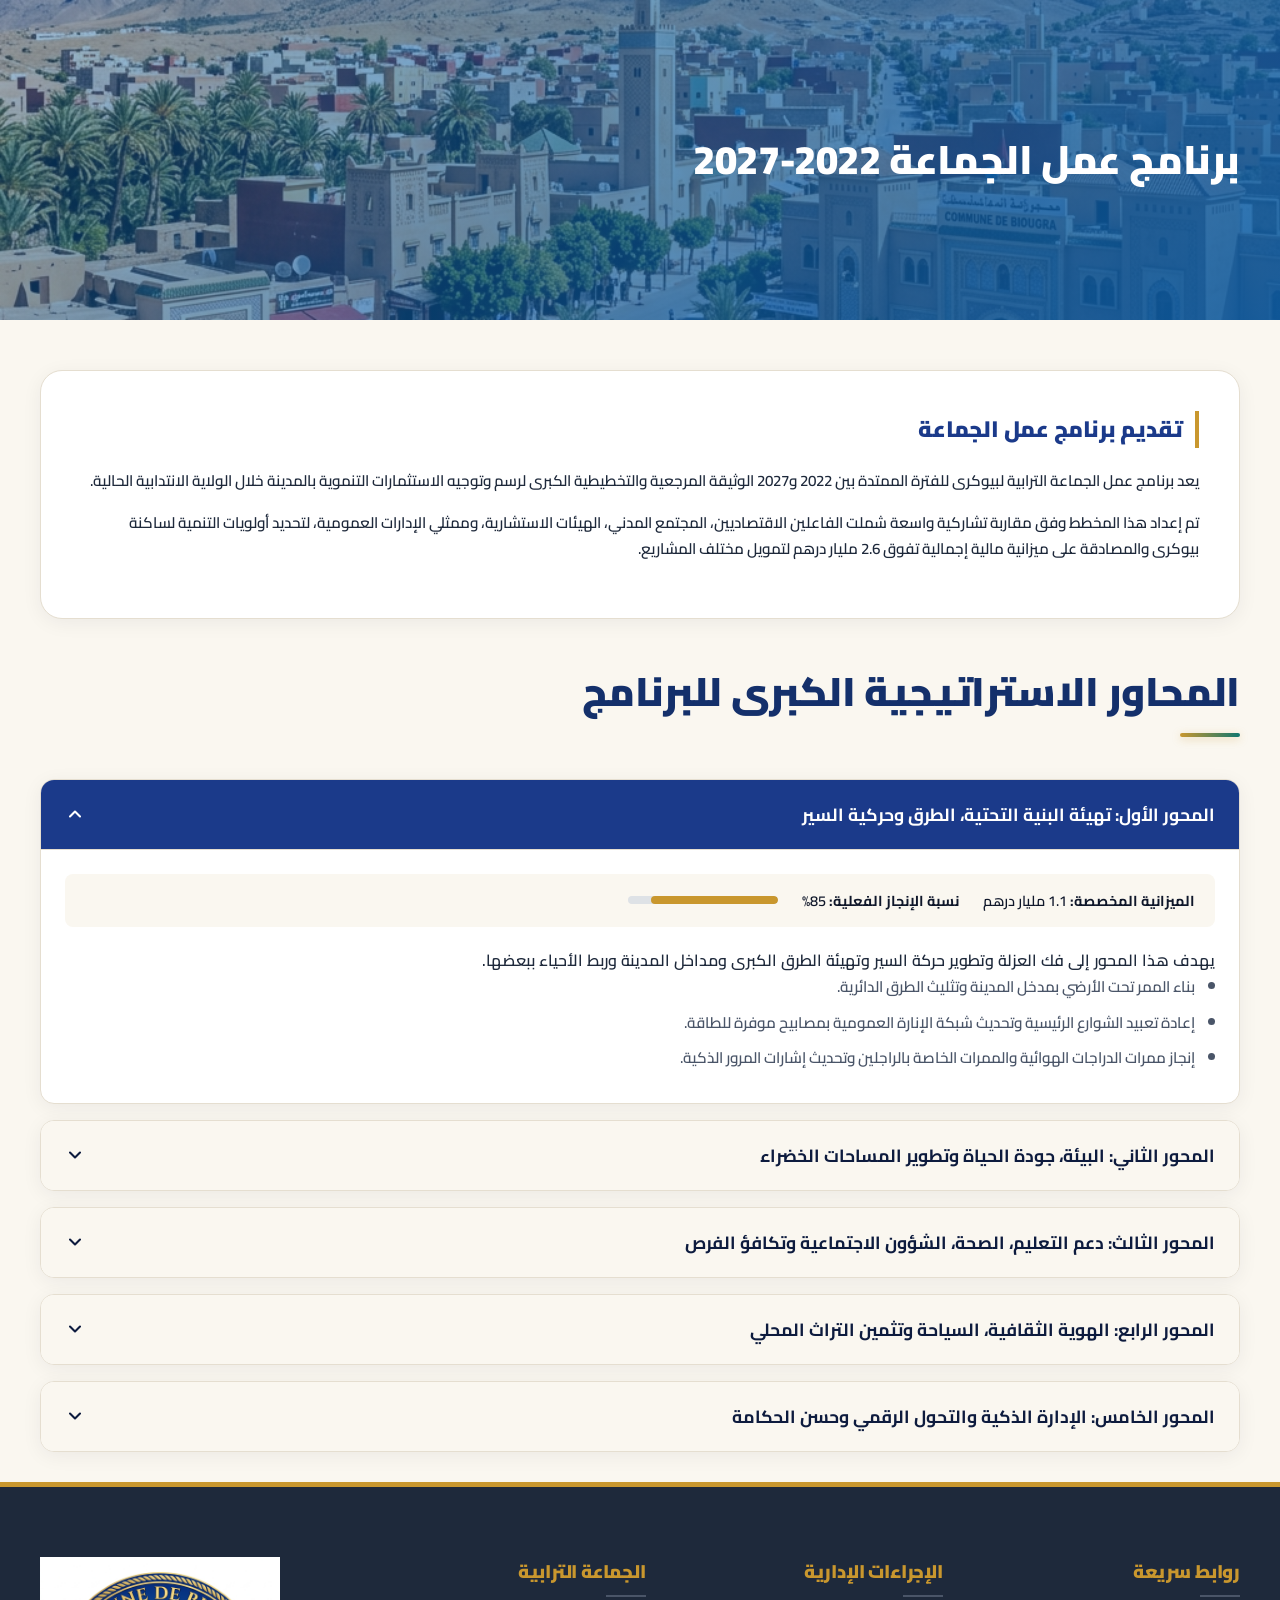
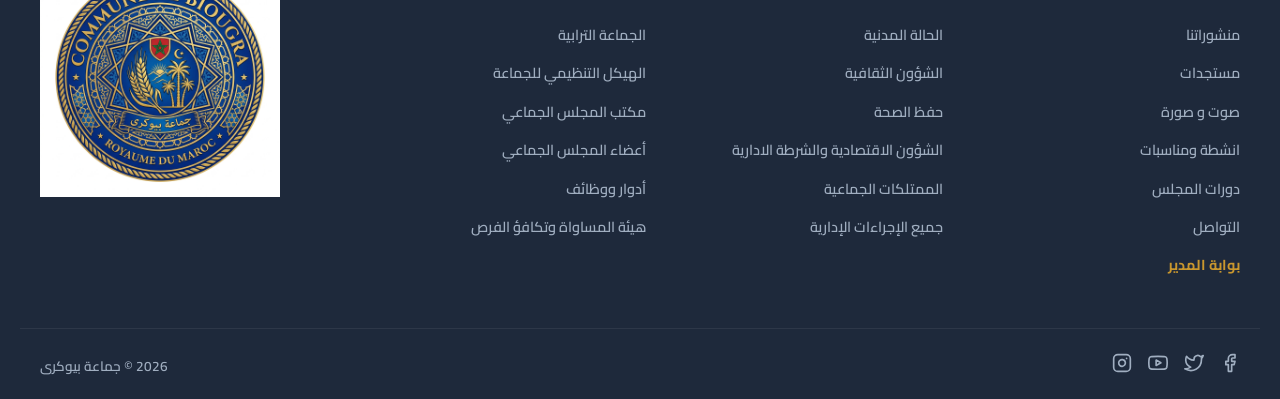
==== commit accae95e: "Renforcer l identite visuelle avec une typographie grasse et des bordures institutionnelles affirmee" ====
--- a/action-program.html
+++ b/action-program.html
@@ -11,8 +11,8 @@
     <link rel="preconnect" href="https://fonts.gstatic.com" crossorigin>
     <link href="https://fonts.googleapis.com/css2?family=IBM+Plex+Sans+Arabic:wght@300;400;500;600;700&family=Cairo:wght@400;600;700;800&display=swap" rel="stylesheet">
     
-    <link rel="stylesheet" href="style.css?v=20.0">
-    <link rel="stylesheet" href="moroccan-suite.css?v=20.0">
+    <link rel="stylesheet" href="style.css?v=22.0">
+    <link rel="stylesheet" href="moroccan-suite.css?v=22.0">
     <style>
         .subpage-hero {
             position: relative;
@@ -438,8 +438,8 @@
         </svg>
     </button>
 
-    <script type="module" src="js/app.js?v=20.0"></script>
-    <script src="app.js?v=20.0"></script>
+    <script type="module" src="js/app.js?v=22.0"></script>
+    <script src="app.js?v=22.0"></script>
     <script>
         // Custom accordion logic for action program page
         function toggleAccordion(header) {
--- a/moroccan-suite.css
+++ b/moroccan-suite.css
@@ -151,9 +151,9 @@
     position: sticky !important;
     top: 0 !important;
     z-index: 1001 !important;
-    background: rgba(255, 255, 255, 0.95) !important;
-    border-bottom: 1px solid rgba(27, 58, 138, 0.12) !important;
-    box-shadow: 0 4px 20px rgba(0, 0, 0, 0.06) !important;
+    background: rgba(255, 255, 255, 0.10) !important;
+    border-bottom: 1px solid rgba(255, 255, 255, 0.22) !important;
+    box-shadow: 0 8px 32px rgba(0, 0, 0, 0.10) !important;
     backdrop-filter: blur(16px) !important;
     -webkit-backdrop-filter: blur(16px) !important;
     border-bottom: 1px solid rgba(201, 151, 46, 0.22) !important;
@@ -164,8 +164,8 @@
 
 .main-header.shrink {
     padding: 6px 0 !important;
-    background: rgba(255, 255, 255, 0.98) !important;
-    box-shadow: 0 6px 25px rgba(0, 0, 0, 0.08) !important;
+    background: rgba(255, 255, 255, 0.14) !important;
+    box-shadow: 0 8px 32px rgba(0, 0, 0, 0.12) !important;
     box-shadow: 0 12px 35px rgba(0, 0, 0, 0.35) !important;
 }
 
@@ -1478,12 +1478,12 @@
 .nav.scrolled {
     top: 12px !important;
     padding: 8px 22px !important;
-    background: rgba(27, 58, 138, 0.85) !important;
+    background: rgba(255, 255, 255, 0.12) !important;
     backdrop-filter: blur(20px) saturate(150%) !important;
     -webkit-backdrop-filter: blur(20px) saturate(150%) !important;
-    border: 1px solid rgba(255, 255, 255, 0.22) !important;
+    border: 1px solid rgba(255, 255, 255, 0.25) !important;
     color: #ffffff !important;
-    box-shadow: 0 12px 40px rgba(0, 0, 0, 0.3) !important;
+    box-shadow: 0 8px 32px rgba(0, 0, 0, 0.15) !important;
 }
 
 /* Brand inside capsule */
@@ -3440,3 +3440,228 @@
     color: #ffffff;
     border-color: #1B3A8A;
 }
+
+
+/* ==========================================================================
+   OFFICIAL COMMUNE DE BIOUGRA - ULTRA-BOLD CIVIC ARCHITECTURE (LE STYLE CHEF)
+   Commanding Institutional Presence, High-Contrast Chunky Typography & Solid Outlines
+   ========================================================================== */
+
+/* 1. Global Typography Boldness */
+body {
+    font-weight: 600 !important;
+    color: #0f172a !important;
+    -webkit-font-smoothing: antialiased;
+}
+
+p {
+    font-weight: 600 !important;
+    color: #1e293b !important;
+    line-height: 1.7 !important;
+}
+
+/* 2. Maximum Authority Headings */
+h1, h2, h3, h4, h5, h6,
+.section-title, .hero-main-title, .pano-card-title,
+.essential-title, .news-title, .service-hub-title,
+.procedure-title, .mandate-card-title, .pub-front-title,
+.comm-modal-title, .case-study-title, .modal-title {
+    font-family: 'Cairo', 'IBM Plex Sans Arabic', sans-serif !important;
+    font-weight: 900 !important;
+    letter-spacing: -0.01em !important;
+}
+
+.section-title {
+    font-size: clamp(2rem, 3.2vw, 2.5rem) !important;
+    font-weight: 900 !important;
+    color: #14306B !important;
+    position: relative !important;
+    display: inline-block !important;
+}
+
+.section-title.center::after {
+    content: '' !important;
+    display: block !important;
+    width: 70px !important;
+    height: 4px !important;
+    background: linear-gradient(90deg, #C9972E, #E3B351) !important;
+    border-radius: 4px !important;
+    margin: 12px auto 0 auto !important;
+}
+
+.section-subtitle {
+    font-weight: 700 !important;
+    font-size: 1.1rem !important;
+    color: #334155 !important;
+    max-width: 820px !important;
+}
+
+/* 3. Bold Floating Glass Navbar */
+.nav {
+    border: 2px solid rgba(255, 255, 255, 0.45) !important;
+    box-shadow: 0 10px 35px rgba(0, 0, 0, 0.22) !important;
+}
+
+.nav.scrolled {
+    border: 2px solid rgba(255, 255, 255, 0.5) !important;
+    box-shadow: 0 12px 40px rgba(0, 0, 0, 0.28) !important;
+}
+
+.brand b {
+    font-weight: 900 !important;
+    font-size: 1.18rem !important;
+    letter-spacing: 0.02em !important;
+}
+
+.brand small {
+    font-weight: 800 !important;
+    opacity: 0.95 !important;
+    font-size: 0.78rem !important;
+}
+
+.menu a.nav-item {
+    font-weight: 800 !important;
+    font-size: 1.05rem !important;
+    opacity: 1 !important;
+    text-shadow: 0 2px 8px rgba(0, 0, 0, 0.75) !important;
+}
+
+.menu a.nav-item:hover, .menu a.nav-item.active {
+    font-weight: 900 !important;
+    color: #FFF2CC !important;
+}
+
+.actions .cta {
+    font-weight: 900 !important;
+    font-size: 0.98rem !important;
+    border: 2px solid rgba(255, 255, 255, 0.65) !important;
+    box-shadow: 0 8px 25px rgba(201, 151, 46, 0.55) !important;
+    padding: 10px 26px !important;
+}
+
+.actions .tools {
+    font-weight: 800 !important;
+    border-width: 2px !important;
+    opacity: 1 !important;
+}
+
+/* 4. Bold Hero Typography & Inputs */
+.hero-main-title {
+    font-size: clamp(2.4rem, 4.6vw, 3.8rem) !important;
+    font-weight: 900 !important;
+    text-shadow: 0 4px 30px rgba(0, 0, 0, 0.9) !important;
+}
+
+.hero-main-subtitle {
+    font-size: 1.2rem !important;
+    font-weight: 700 !important;
+    text-shadow: 0 2px 14px rgba(0, 0, 0, 0.95) !important;
+}
+
+.hero-badge-pill {
+    font-weight: 800 !important;
+    font-size: 0.92rem !important;
+    border: 2px solid #C9972E !important;
+    background: rgba(15, 23, 42, 0.88) !important;
+    padding: 7px 22px !important;
+}
+
+.hero-search-pill {
+    border: 2.5px solid #C9972E !important;
+    box-shadow: 0 15px 40px rgba(0, 0, 0, 0.35) !important;
+}
+
+.hero-search-pill input {
+    font-weight: 700 !important;
+    font-size: 1.05rem !important;
+}
+
+.hero-search-pill-btn {
+    font-weight: 900 !important;
+    font-size: 1.02rem !important;
+    padding: 10px 28px !important;
+}
+
+/* 5. Bold Institutional Cards & Solid Outlines */
+.essential-card,
+.service-hub-card,
+.news-item,
+.moroccan-arch-card,
+.procedure-card,
+.mandate-card,
+.subvention-cat-card,
+.pub-front-card,
+.consistance-card,
+.poll-box-card {
+    border: 2px solid #e2e8f0 !important;
+    box-shadow: 0 10px 30px rgba(27, 58, 138, 0.08) !important;
+    transition: all 0.3s cubic-bezier(0.16, 1, 0.3, 1) !important;
+}
+
+.essential-card:hover,
+.service-hub-card:hover,
+.news-item:hover,
+.moroccan-arch-card:hover,
+.subvention-cat-card:hover,
+.pub-front-card:hover {
+    border-color: #C9972E !important;
+    transform: translateY(-5px) !important;
+    box-shadow: 0 20px 45px rgba(27, 58, 138, 0.16) !important;
+}
+
+.essential-title, .service-hub-title, .news-title, .procedure-title {
+    font-weight: 900 !important;
+    font-size: 1.25rem !important;
+    color: #0f172a !important;
+}
+
+.essential-desc, .service-hub-desc, .news-excerpt, .procedure-desc {
+    font-weight: 600 !important;
+    color: #334155 !important;
+    font-size: 0.96rem !important;
+}
+
+/* 6. Bold Badges, Tags & Category Labels */
+.badge, .tag, .pill, .section-badge, .news-badge, .mega-badge,
+.status-pill, .procedure-badge, .subvention-badge, .card-tag {
+    font-weight: 800 !important;
+    border-width: 2px !important;
+    letter-spacing: 0.02em !important;
+    padding: 6px 16px !important;
+}
+
+/* 7. Bold Buttons & Actions */
+.btn, .cta, .btn-primary, .btn-gold, .btn-mega-gold,
+.tracking-card-btn, .search-glass-btn, .pub-front-btn,
+.filter-btn, .tab-btn {
+    font-weight: 900 !important;
+    letter-spacing: 0.02em !important;
+    border-radius: 999px !important;
+    box-shadow: 0 6px 20px rgba(27, 58, 138, 0.22) !important;
+    padding: 11px 26px !important;
+}
+
+/* 8. Bold Stats Numbers */
+.stat-number, .stat-num, .case-stat-num {
+    font-weight: 900 !important;
+    font-size: clamp(2.5rem, 3.8vw, 3.5rem) !important;
+    color: #C9972E !important;
+    letter-spacing: -0.02em !important;
+}
+
+.stat-label {
+    font-weight: 800 !important;
+    font-size: 1.1rem !important;
+    color: #ffffff !important;
+}
+
+/* 9. Forms & Inputs Boldness */
+label {
+    font-weight: 800 !important;
+    color: #0f172a !important;
+}
+
+input, select, textarea {
+    font-weight: 600 !important;
+    border-width: 2px !important;
+}
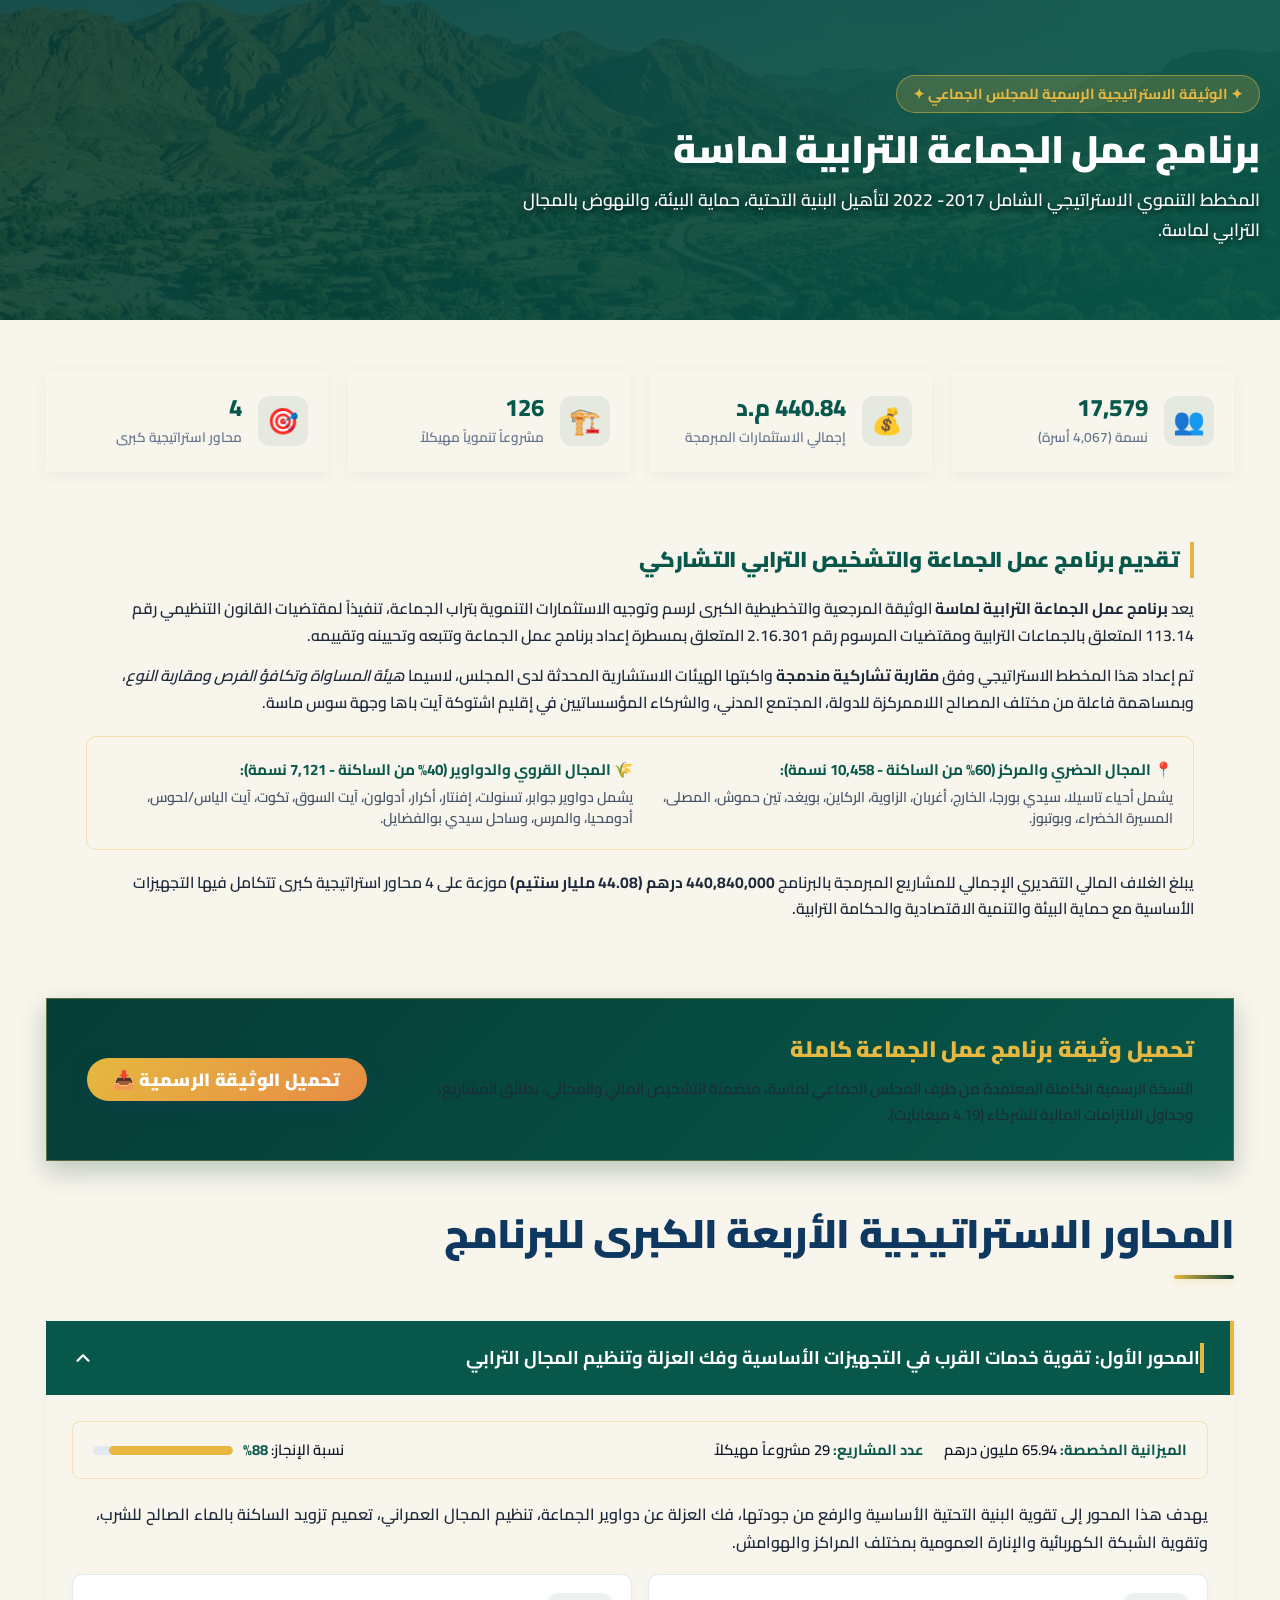
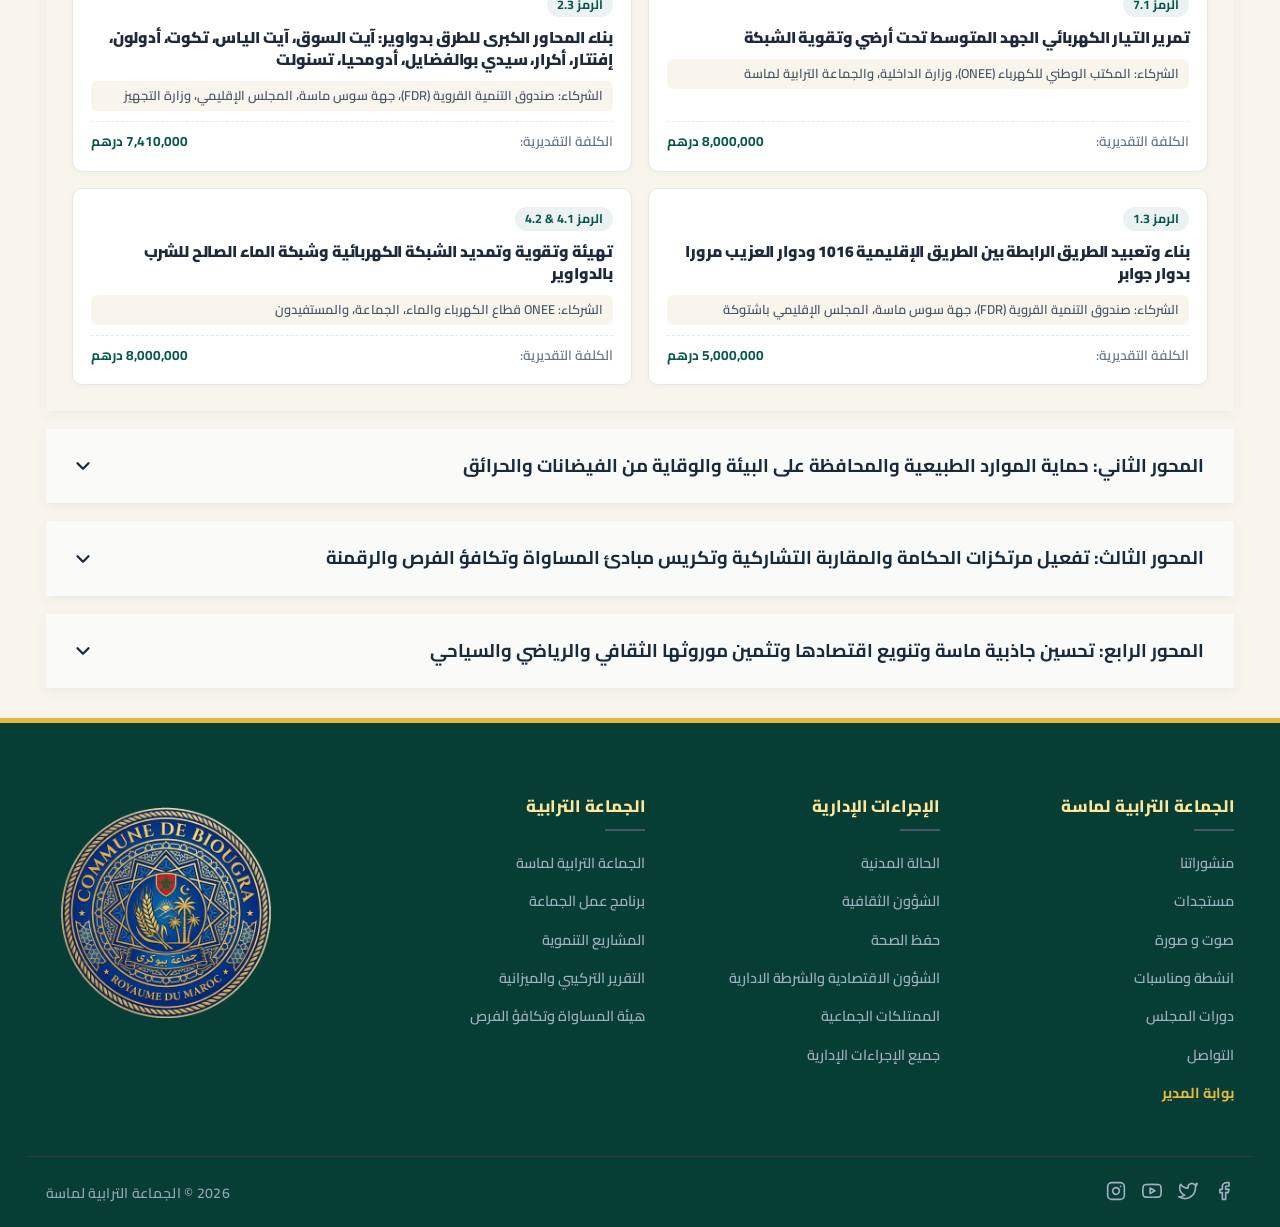
==== commit 49ce17e7: "feat: update official Commune de Massa identity, elected officials, and PAC 2017-2022 data" ====
--- a/action-program.html
+++ b/action-program.html
@@ -3,21 +3,21 @@
 <head>
     <meta charset="UTF-8">
     <meta name="viewport" content="width=device-width, initial-scale=1.0">
-    <meta name="description" content="برنامج عمل الجماعة الترابية لبيوكرى 2022-2027 - الأهداف الاستراتيجية والمشاريع التنموية.">
-    <title>برنامج عمل الجماعة 2022-2027 | بوابة جماعة بيوكرى</title>
+    <meta name="description" content="برنامج عمل الجماعة الترابية لماسة 2017- 2022 - الأهداف الاستراتيجية، التشخيص التشاركي، والمشاريع التنموية المهيكلة.">
+    <title>برنامج عمل الجماعة 2017- 2022 | بوابة جماعة ماسة</title>
     
     <!-- Google Fonts -->
     <link rel="preconnect" href="https://fonts.googleapis.com">
     <link rel="preconnect" href="https://fonts.gstatic.com" crossorigin>
     <link href="https://fonts.googleapis.com/css2?family=IBM+Plex+Sans+Arabic:wght@300;400;500;600;700&family=Cairo:wght@400;600;700;800&display=swap" rel="stylesheet">
     
-    <link rel="stylesheet" href="style.css?v=22.0">
+    <link rel="stylesheet" href="style.css?v=120.0">
     <link rel="stylesheet" href="moroccan-suite.css?v=22.0">
     <style>
         .subpage-hero {
             position: relative;
             height: 320px;
-            background-image: url('assets/biougra_bg.png');
+            background-image: url('assets/biougra_landscape_clean.png');
             background-size: cover;
             background-position: center;
             display: flex;
@@ -29,7 +29,7 @@
             content: '';
             position: absolute;
             top: 0; left: 0; right: 0; bottom: 0;
-            background: linear-gradient(135deg, rgba(13, 94, 166, 0.4) 0%, rgba(13, 94, 166, 0.9) 100%);
+            background: linear-gradient(135deg, rgba(6, 61, 53, 0.88) 0%, rgba(7, 87, 75, 0.94) 100%);
             z-index: 1;
         }
         .subpage-hero-content {
@@ -37,30 +37,133 @@
             z-index: 2;
             width: 100%;
         }
+        .subpage-hero-tag {
+            display: inline-flex;
+            align-items: center;
+            gap: 8px;
+            padding: 6px 16px;
+            background: rgba(230, 184, 63, 0.2);
+            border: 1px solid rgba(230, 184, 63, 0.5);
+            border-radius: 30px;
+            color: #E6B83F;
+            font-size: 0.9rem;
+            font-weight: 700;
+            margin-bottom: 12px;
+        }
         .subpage-hero-title {
-            font-size: 2.5rem;
+            font-size: 2.4rem;
             font-weight: 800;
-        }
+            color: #FFFFFF;
+            line-height: 1.3;
+        }
+        .subpage-hero-subtitle {
+            font-size: 1.1rem;
+            color: #FFFFFF !important;
+            text-shadow: 0 2px 6px rgba(0, 0, 0, 0.7);
+            opacity: 0.98;
+            max-width: 750px;
+            margin-top: 10px;
+            line-height: 1.6;
+        }
+
+        /* Diagnostic Highlights Grid */
+        .diagnostic-stats-grid {
+            display: grid;
+            grid-template-columns: repeat(4, 1fr);
+            gap: 20px;
+            margin-bottom: 35px;
+        }
+        .diag-stat-card {
+            background: var(--bg-white);
+            padding: 24px 20px;
+            border-radius: var(--border-radius);
+            border: 1px solid var(--border-color);
+            box-shadow: 0 4px 14px rgba(7, 87, 75, 0.06);
+            display: flex;
+            align-items: center;
+            gap: 16px;
+            transition: transform 0.2s ease, box-shadow 0.2s ease;
+        }
+        .diag-stat-card:hover {
+            transform: translateY(-3px);
+            box-shadow: 0 8px 20px rgba(7, 87, 75, 0.12);
+        }
+        .diag-stat-icon {
+            width: 50px;
+            height: 50px;
+            border-radius: 12px;
+            background: rgba(7, 87, 75, 0.08);
+            color: var(--primary-color);
+            display: flex;
+            align-items: center;
+            justify-content: center;
+            font-size: 1.6rem;
+            flex-shrink: 0;
+        }
+        .diag-stat-val {
+            font-size: 1.5rem;
+            font-weight: 800;
+            color: var(--primary-color);
+            line-height: 1.2;
+            font-family: 'Cairo', sans-serif;
+        }
+        .diag-stat-lbl {
+            font-size: 0.85rem;
+            color: #64748b;
+            font-weight: 600;
+            margin-top: 3px;
+        }
+
         .content-box {
             background-color: var(--bg-white);
-            padding: 40px;
+            padding: 35px 40px;
             border-radius: var(--border-radius-lg);
             border: 1px solid var(--border-color);
             box-shadow: var(--box-shadow);
-            margin-bottom: 40px;
+            margin-bottom: 35px;
         }
         .content-box h3 {
             color: var(--primary-color);
-            font-size: 1.4rem;
-            font-weight: 700;
-            margin-bottom: 20px;
+            font-size: 1.35rem;
+            font-weight: 800;
+            margin-bottom: 18px;
             border-right: 4px solid var(--accent-color);
             padding-right: 12px;
+            display: flex;
+            align-items: center;
+            justify-content: space-between;
         }
         .content-box p {
-            margin-bottom: 16px;
-            color: #4a5568;
+            margin-bottom: 14px;
+            color: #334155;
+            font-size: 0.98rem;
+            line-height: 1.8;
+        }
+
+        /* Diagnostic Demographics Pill Box */
+        .demographics-pill-box {
+            background: #F8F5EC;
+            border: 1px solid rgba(230, 184, 63, 0.35);
+            border-radius: 10px;
+            padding: 20px;
+            margin: 20px 0;
+            display: grid;
+            grid-template-columns: repeat(2, 1fr);
+            gap: 15px;
+        }
+        .demographic-item {
+            display: flex;
+            flex-direction: column;
+            gap: 4px;
+        }
+        .demographic-item strong {
+            color: var(--primary-color);
             font-size: 0.95rem;
+        }
+        .demographic-item span {
+            color: #475569;
+            font-size: 0.88rem;
+            line-height: 1.5;
         }
         
         /* Accordion layout for Program Axes */
@@ -68,41 +171,48 @@
             margin: 30px 0;
             display: flex;
             flex-direction: column;
-            gap: 16px;
+            gap: 18px;
         }
         .accordion-item {
             border: 1px solid var(--border-color);
             border-radius: var(--border-radius);
             overflow: hidden;
-            box-shadow: var(--box-shadow);
+            box-shadow: 0 4px 12px rgba(7, 87, 75, 0.05);
             background-color: var(--bg-white);
             transition: var(--transition);
         }
         .accordion-header {
-            padding: 20px 24px;
-            background-color: var(--bg-light);
+            padding: 22px 26px;
+            background-color: #FAFAF8;
             cursor: pointer;
             display: flex;
             justify-content: space-between;
             align-items: center;
             font-weight: 700;
-            font-size: 1.1rem;
+            font-size: 1.15rem;
             color: var(--text-main);
             transition: var(--transition);
             user-select: none;
+            border-right: 4px solid transparent;
         }
         .accordion-header:hover {
-            background-color: var(--primary-light);
+            background-color: rgba(7, 87, 75, 0.04);
             color: var(--primary-color);
         }
-        .accordion-item.active .accordion-header {
-            background-color: var(--primary-color);
-            color: var(--bg-white);
+        .accordion-item.active .accordion-header,
+        .accordion-item.active .accordion-header span {
+            background-color: var(--primary-color) !important;
+            color: #FFFFFF !important;
+            border-right: 4px solid var(--accent-color);
+        }
+        .accordion-item.active .accordion-header svg {
+            stroke: #FFFFFF !important;
         }
         .accordion-icon {
-            width: 20px;
-            height: 20px;
+            width: 22px;
+            height: 22px;
             transition: transform 0.3s ease;
+            flex-shrink: 0;
         }
         .accordion-item.active .accordion-icon {
             transform: rotate(180deg);
@@ -110,65 +220,200 @@
         .accordion-content {
             max-height: 0;
             overflow: hidden;
-            transition: max-height 0.3s ease-out;
-            padding: 0 24px;
+            transition: max-height 0.35s ease-out;
+            padding: 0 26px;
         }
         .accordion-item.active .accordion-content {
-            max-height: 1000px;
-            padding: 24px;
+            max-height: 2500px;
+            padding: 26px;
             border-top: 1px solid var(--border-color);
         }
         
         .axis-meta {
             display: flex;
-            gap: 24px;
-            background-color: var(--bg-light);
-            padding: 15px 20px;
+            flex-wrap: wrap;
+            gap: 20px;
+            background-color: #F8F5EC;
+            padding: 16px 20px;
             border-radius: 8px;
-            margin-bottom: 20px;
-            font-size: 0.9rem;
+            margin-bottom: 22px;
+            font-size: 0.92rem;
+            border: 1px solid rgba(230, 184, 63, 0.3);
+            align-items: center;
+        }
+        .axis-meta strong {
+            color: var(--primary-color);
+        }
+        .axis-progress-wrap {
+            display: flex;
+            align-items: center;
+            gap: 10px;
+            margin-right: auto;
         }
         .axis-progress-bar {
-            width: 150px;
-            height: 8px;
-            background-color: #dee2e6;
-            border-radius: 4px;
+            width: 140px;
+            height: 9px;
+            background-color: #e2e8f0;
+            border-radius: 6px;
             overflow: hidden;
-            align-self: center;
         }
         .axis-progress {
             height: 100%;
             background-color: var(--accent-color);
-            border-radius: 4px;
-        }
-        .accordion-item.active .axis-progress {
-            background-color: var(--accent-color);
-        }
-        .project-list {
-            margin-right: 20px;
-        }
-        .project-list li {
-            list-style-type: disc;
-            margin-bottom: 10px;
+            border-radius: 6px;
+        }
+
+        /* Detailed Project Cards inside Accordion */
+        .axis-projects-grid {
+            display: grid;
+            grid-template-columns: repeat(2, 1fr);
+            gap: 16px;
+            margin-top: 18px;
+        }
+        .axis-project-subcard {
+            background: #FFFFFF;
+            border: 1px solid #E2E8F0;
+            border-radius: 10px;
+            padding: 18px;
+            box-shadow: 0 2px 6px rgba(0,0,0,0.03);
+            display: flex;
+            flex-direction: column;
+            gap: 10px;
+            transition: border-color 0.2s ease, transform 0.2s ease;
+        }
+        .axis-project-subcard:hover {
+            border-color: var(--primary-color);
+            transform: translateY(-2px);
+        }
+        .proj-code-badge {
+            display: inline-block;
+            align-self: flex-start;
+            background: rgba(7, 87, 75, 0.08);
+            color: var(--primary-color);
+            padding: 2px 10px;
+            border-radius: 20px;
+            font-weight: 700;
+            font-size: 0.78rem;
+        }
+        .proj-card-title {
+            font-size: 0.98rem;
+            font-weight: 700;
+            color: #1e293b;
+            line-height: 1.4;
+            margin: 0;
+        }
+        .proj-card-meta {
+            display: flex;
+            justify-content: space-between;
+            align-items: center;
+            font-size: 0.85rem;
+            color: #64748b;
+            padding-top: 8px;
+            border-top: 1px dashed #e2e8f0;
+            margin-top: auto;
+        }
+        .proj-cost-highlight {
+            font-weight: 700;
+            color: var(--primary-color);
+        }
+        .proj-partners-text {
+            font-size: 0.8rem;
+            color: #475569;
+            background: #F8F5EC;
+            padding: 6px 10px;
+            border-radius: 6px;
+            line-height: 1.4;
+        }
+
+        /* Official Download Banner Card */
+        .pac-download-banner {
+            background: linear-gradient(135deg, var(--deep-green, #063D35) 0%, var(--primary-color, #07574B) 100%);
+            border-radius: var(--border-radius-lg);
+            padding: 32px 40px;
+            color: #FFFFFF;
+            display: flex;
+            align-items: center;
+            justify-content: space-between;
+            gap: 30px;
+            margin: 40px 0;
+            box-shadow: 0 10px 25px rgba(6, 61, 53, 0.25);
+            border: 1px solid rgba(230, 184, 63, 0.35);
+        }
+        .pac-download-info h4 {
+            font-size: 1.4rem;
+            font-weight: 800;
+            color: #E6B83F;
+            margin-bottom: 8px;
+        }
+        .pac-download-info p {
             font-size: 0.95rem;
-            color: #4a5568;
+            color: #F8F5EC;
+            opacity: 0.9;
+            line-height: 1.6;
+            margin: 0;
+        }
+        .pac-download-btn-wrap {
+            flex-shrink: 0;
+        }
+
+        @media (max-width: 992px) {
+            .diagnostic-stats-grid {
+                grid-template-columns: repeat(2, 1fr);
+            }
+            .axis-projects-grid {
+                grid-template-columns: 1fr;
+            }
+            .demographics-pill-box {
+                grid-template-columns: 1fr;
+            }
+            .pac-download-banner {
+                flex-direction: column;
+                text-align: center;
+                padding: 28px 20px;
+            }
         }
         @media (max-width: 768px) {
             .subpage-hero {
-                height: 240px;
+                height: 250px;
             }
             .subpage-hero-title {
-                font-size: 1.8rem;
+                font-size: 1.7rem;
+            }
+            .diagnostic-stats-grid {
+                grid-template-columns: 1fr;
             }
             .axis-meta {
                 flex-direction: column;
-                gap: 10px;
+                align-items: flex-start;
+                gap: 12px;
+            }
+            .axis-progress-wrap {
+                margin-right: 0;
+                width: 100%;
+                justify-content: space-between;
             }
             .axis-progress-bar {
-                width: 100%;
+                flex: 1;
             }
         }
     </style>
+    <script>
+        // Automatic cache buster & storage synchronizer for Commune de Massa Portal
+        (function() {
+            const MASSA_SYNC_BUILD = 'massa_build_official_v120_benlachgar';
+            try {
+                if (localStorage.getItem('massa_sync_build') !== MASSA_SYNC_BUILD) {
+                    console.log('Synchronizing official Massa portal data to build:', MASSA_SYNC_BUILD);
+                    localStorage.clear();
+                    sessionStorage.clear();
+                    localStorage.setItem('massa_sync_build', MASSA_SYNC_BUILD);
+                }
+            } catch(e) {
+                console.warn('Storage sync:', e);
+            }
+        })();
+    </script>
+
 </head>
 <body>
 
@@ -217,17 +462,17 @@
                 <ul class="nav-menu" id="navMenu">
                     <li><a href="contact.html" class="nav-link">أوقات العمل</a></li>
                     <li><a href="publications.html" class="nav-link">منشوراتنا</a></li>
-                    <li><a href="index.html#urban-development" class="nav-link">برنامج التنمية الحضرية</a></li>
+                    <li><a href="index.html#urban-development" class="nav-link">برنامج التنمية والمشاريع</a></li>
                     <li><a href="action-program.html" class="nav-link active">برنامج عمل الجماعة</a></li>
                     <li><a href="index.html#procedures-grid" class="nav-link">الإجراءات الإدارية</a></li>
-                    <li><a href="sustainable.html" class="nav-link">بيوكرى مدينة مستدامة</a></li>
+                    <li><a href="sustainable.html" class="nav-link">ماسة واحة مستدامة</a></li>
                     <li><a href="municipality.html" class="nav-link">الجماعة الترابية</a></li>
                 </ul>
             </nav>
 
             <div class="logo-container">
                 <a href="index.html" class="logo-link">
-                    <img src="assets/biougra_logo.png" alt="شعار الجماعة الترابية لبيوكرى VILLE DE BIOUGRA" class="main-logo">
+                    <img src="assets/logo.png" alt="شعار الجماعة الترابية لماسة COMMUNE DE MASSA" class="main-logo">
                 </a>
             </div>
         </div>
@@ -236,133 +481,357 @@
     <!-- SUBPAGE HERO -->
     <section class="subpage-hero">
         <div class="container subpage-hero-content">
-            <h1 class="subpage-hero-title">برنامج عمل الجماعة 2022-2027</h1>
+            <div class="subpage-hero-tag">
+                <span>✦ الوثيقة الاستراتيجية الرسمية للمجلس الجماعي ✦</span>
+            </div>
+            <h1 class="subpage-hero-title">برنامج عمل الجماعة الترابية لماسة</h1>
+            <p class="subpage-hero-subtitle">المخطط التنموي الاستراتيجي الشامل 2017- 2022 لتأهيل البنية التحتية، حماية البيئة، والنهوض بالمجال الترابي لماسة.</p>
         </div>
     </section>
 
     <!-- MAIN CONTENT -->
     <main class="container">
+
+        <!-- 1. Diagnostic Indicators 4-Card Suite -->
+        <div class="diagnostic-stats-grid">
+            <div class="diag-stat-card">
+                <div class="diag-stat-icon">👥</div>
+                <div>
+                    <div class="diag-stat-val">17,579</div>
+                    <div class="diag-stat-lbl">نسمة (4,067 أسرة)</div>
+                </div>
+            </div>
+            <div class="diag-stat-card">
+                <div class="diag-stat-icon">💰</div>
+                <div>
+                    <div class="diag-stat-val">440.84 م.د</div>
+                    <div class="diag-stat-lbl">إجمالي الاستثمارات المبرمجة</div>
+                </div>
+            </div>
+            <div class="diag-stat-card">
+                <div class="diag-stat-icon">🏗️</div>
+                <div>
+                    <div class="diag-stat-val">126</div>
+                    <div class="diag-stat-lbl">مشروعاً تنموياً مهيكلاً</div>
+                </div>
+            </div>
+            <div class="diag-stat-card">
+                <div class="diag-stat-icon">🎯</div>
+                <div>
+                    <div class="diag-stat-val">4</div>
+                    <div class="diag-stat-lbl">محاور استراتيجية كبرى</div>
+                </div>
+            </div>
+        </div>
+
+        <!-- 2. PAC Diagnostic Presentation Box -->
         <div class="content-box">
-            <h3>تقديم برنامج عمل الجماعة</h3>
-            <p>يعد برنامج عمل الجماعة الترابية لبيوكرى للفترة الممتدة بين 2022 و2027 الوثيقة المرجعية والتخطيطية الكبرى لرسم وتوجيه الاستثمارات التنموية بالمدينة خلال الولاية الانتدابية الحالية.</p>
-            <p>تم إعداد هذا المخطط وفق مقاربة تشاركية واسعة شملت الفاعلين الاقتصاديين، المجتمع المدني، الهيئات الاستشارية، وممثلي الإدارات العمومية، لتحديد أولويات التنمية لساكنة بيوكرى والمصادقة على ميزانية مالية إجمالية تفوق 2.6 مليار درهم لتمويل مختلف المشاريع.</p>
+            <h3>تقديم برنامج عمل الجماعة والتشخيص الترابي التشاركي</h3>
+            <p>يعد <strong>برنامج عمل الجماعة الترابية لماسة</strong> الوثيقة المرجعية والتخطيطية الكبرى لرسم وتوجيه الاستثمارات التنموية بتراب الجماعة، تنفيذاً لمقتضيات القانون التنظيمي رقم 113.14 المتعلق بالجماعات الترابية ومقتضيات المرسوم رقم 2.16.301 المتعلق بمسطرة إعداد برنامج عمل الجماعة وتتبعه وتحيينه وتقييمه.</p>
+            <p>تم إعداد هذا المخطط الاستراتيجي وفق <strong>مقاربة تشاركية مندمجة</strong> واكبتها الهيئات الاستشارية المحدثة لدى المجلس، لاسيما <em>هيئة المساواة وتكافؤ الفرص ومقاربة النوع</em>، وبمساهمة فاعلة من مختلف المصالح اللاممركزة للدولة، المجتمع المدني، والشركاء المؤسساتيين في إقليم اشتوكة آيت باها وجهة سوس ماسة.</p>
+            
+            <div class="demographics-pill-box">
+                <div class="demographic-item">
+                    <strong>📍 المجال الحضري والمركز (60% من الساكنة - 10,458 نسمة):</strong>
+                    <span>يشمل أحياء تاسيلا، سيدي بورجا، الخارج، أغربان، الزاوية، الركاين، بويغد، تين حموش، المصلى، المسيرة الخضراء، وبوتبوز.</span>
+                </div>
+                <div class="demographic-item">
+                    <strong>🌾 المجال القروي والدواوير (40% من الساكنة - 7,121 نسمة):</strong>
+                    <span>يشمل دواوير جوابر، تسنولت، إفنتار، أكرار، أدولون، آيت السوق، تكوت، آيت الياس/لحوس، أدومحيا، والمرس، وساحل سيدي بوالفضايل.</span>
+                </div>
+            </div>
+
+            <p style="margin-bottom: 0;">يبلغ الغلاف المالي التقديري الإجمالي للمشاريع المبرمجة بالبرنامج <strong>440,840,000 درهم (44.08 مليار سنتيم)</strong> موزعة على 4 محاور استراتيجية كبرى تتكامل فيها التجهيزات الأساسية مع حماية البيئة والتنمية الاقتصادية والحكامة الترابية.</p>
         </div>
 
-        <h2 class="section-title">المحاور الاستراتيجية الكبرى للبرنامج</h2>
+        <!-- 3. Official PAC Document Download Banner -->
+        <div class="pac-download-banner">
+            <div class="pac-download-info">
+                <h4>تحميل وثيقة برنامج عمل الجماعة كاملة</h4>
+                <p>النسخة الرسمية الكاملة المعتمدة من طرف المجلس الجماعي لماسة، متضمنة التشخيص المالي والمجالي، بطائق المشاريع، وجداول الالتزامات المالية للشركاء (4.19 ميغابايت).</p>
+            </div>
+            <div class="pac-download-btn-wrap">
+                <a href="#download-pac" onclick="alert('وثيقة برنامج عمل جماعة ماسة الرسمية متوفرة في قسم المنشورات والمصالح الإدارية بالجماعة.'); return false;" class="btn btn-gold btn-lg">تحميل الوثيقة الرسمية 📥</a>
+            </div>
+        </div>
+
+        <!-- 4. Strategic Axes Section -->
+        <h2 class="section-title">المحاور الاستراتيجية الأربعة الكبرى للبرنامج</h2>
 
         <div class="accordion-wrapper">
             <!-- Axis 1 -->
             <div class="accordion-item active">
                 <div class="accordion-header" onclick="toggleAccordion(this)">
-                    <span>المحور الأول: تهيئة البنية التحتية، الطرق وحركية السير</span>
+                    <span>المحور الأول: تقوية خدمات القرب في التجهيزات الأساسية وفك العزلة وتنظيم المجال الترابي</span>
                     <svg class="accordion-icon" viewBox="0 0 24 24" fill="none" stroke="currentColor" stroke-width="2.5" stroke-linecap="round" stroke-linejoin="round"><polyline points="6 9 12 15 18 9"></polyline></svg>
                 </div>
                 <div class="accordion-content">
                     <div class="axis-meta">
-                        <div><strong>الميزانية المخصصة:</strong> 1.1 مليار درهم</div>
-                        <div><strong>نسبة الإنجاز الفعلية:</strong> 85%</div>
-                        <div class="axis-progress-bar">
-                            <div class="axis-progress" style="width: 85%;"></div>
+                        <div><strong>الميزانية المخصصة:</strong> 65.94 مليون درهم</div>
+                        <div><strong>عدد المشاريع:</strong> 29 مشروعاً مهيكلاً</div>
+                        <div class="axis-progress-wrap">
+                            <span>نسبة الإنجاز: <strong>88%</strong></span>
+                            <div class="axis-progress-bar">
+                                <div class="axis-progress" style="width: 88%;"></div>
+                            </div>
                         </div>
                     </div>
-                    <p>يهدف هذا المحور إلى فك العزلة وتطوير حركة السير وتهيئة الطرق الكبرى ومداخل المدينة وربط الأحياء ببعضها.</p>
-                    <ul class="project-list">
-                        <li>بناء الممر تحت الأرضي بمدخل المدينة وتثليث الطرق الدائرية.</li>
-                        <li>إعادة تعبيد الشوارع الرئيسية وتحديث شبكة الإنارة العمومية بمصابيح موفرة للطاقة.</li>
-                        <li>إنجاز ممرات الدراجات الهوائية والممرات الخاصة بالراجلين وتحديث إشارات المرور الذكية.</li>
-                    </ul>
+                    <p>يهدف هذا المحور إلى تقوية البنية التحتية الأساسية والرفع من جودتها، فك العزلة عن دواوير الجماعة، تنظيم المجال العمراني، تعميم تزويد الساكنة بالماء الصالح للشرب، وتقوية الشبكة الكهربائية والإنارة العمومية بمختلف المراكز والهوامش.</p>
+                    
+                    <div class="axis-projects-grid">
+                        <div class="axis-project-subcard">
+                            <span class="proj-code-badge">الرمز 7.1</span>
+                            <h4 class="proj-card-title">تمرير التيار الكهربائي الجهد المتوسط تحت أرضي وتقوية الشبكة</h4>
+                            <div class="proj-partners-text">الشركاء: المكتب الوطني للكهرباء (ONEE)، وزارة الداخلية، والجماعة الترابية لماسة</div>
+                            <div class="proj-card-meta">
+                                <span>الكلفة التقديرية:</span>
+                                <span class="proj-cost-highlight">8,000,000 درهم</span>
+                            </div>
+                        </div>
+                        <div class="axis-project-subcard">
+                            <span class="proj-code-badge">الرمز 2.3</span>
+                            <h4 class="proj-card-title">بناء المحاور الكبرى للطرق بدواوير: آيت السوق، آيت الياس، تكوت، أدولون، إفنتار، أكرار، سيدي بوالفضايل، أدومحيا، تسنولت</h4>
+                            <div class="proj-partners-text">الشركاء: صندوق التنمية القروية (FDR)، جهة سوس ماسة، المجلس الإقليمي، وزارة التجهيز</div>
+                            <div class="proj-card-meta">
+                                <span>الكلفة التقديرية:</span>
+                                <span class="proj-cost-highlight">7,410,000 درهم</span>
+                            </div>
+                        </div>
+                        <div class="axis-project-subcard">
+                            <span class="proj-code-badge">الرمز 1.3</span>
+                            <h4 class="proj-card-title">بناء وتعبيد الطريق الرابطة بين الطريق الإقليمية 1016 ودوار العزيب مرورا بدوار جوابر</h4>
+                            <div class="proj-partners-text">الشركاء: صندوق التنمية القروية (FDR)، جهة سوس ماسة، المجلس الإقليمي باشتوكة</div>
+                            <div class="proj-card-meta">
+                                <span>الكلفة التقديرية:</span>
+                                <span class="proj-cost-highlight">5,000,000 درهم</span>
+                            </div>
+                        </div>
+                        <div class="axis-project-subcard">
+                            <span class="proj-code-badge">الرمز 4.1 & 4.2</span>
+                            <h4 class="proj-card-title">تهيئة وتقوية وتمديد الشبكة الكهربائية وشبكة الماء الصالح للشرب بالدواوير</h4>
+                            <div class="proj-partners-text">الشركاء: ONEE قطاع الكهرباء والماء، الجماعة، والمستفيدون</div>
+                            <div class="proj-card-meta">
+                                <span>الكلفة التقديرية:</span>
+                                <span class="proj-cost-highlight">8,000,000 درهم</span>
+                            </div>
+                        </div>
+                    </div>
                 </div>
             </div>
 
             <!-- Axis 2 -->
             <div class="accordion-item">
                 <div class="accordion-header" onclick="toggleAccordion(this)">
-                    <span>المحور الثاني: البيئة، جودة الحياة وتطوير المساحات الخضراء</span>
+                    <span>المحور الثاني: حماية الموارد الطبيعية والمحافظة على البيئة والوقاية من الفيضانات والحرائق</span>
                     <svg class="accordion-icon" viewBox="0 0 24 24" fill="none" stroke="currentColor" stroke-width="2.5" stroke-linecap="round" stroke-linejoin="round"><polyline points="6 9 12 15 18 9"></polyline></svg>
                 </div>
                 <div class="accordion-content">
                     <div class="axis-meta">
-                        <div><strong>الميزانية المخصصة:</strong> 450 مليون درهم</div>
-                        <div><strong>نسبة الإنجاز الفعلية:</strong> 75%</div>
-                        <div class="axis-progress-bar">
-                            <div class="axis-progress" style="width: 75%;"></div>
+                        <div><strong>الميزانية المخصصة:</strong> 123.90 مليون درهم</div>
+                        <div><strong>عدد المشاريع:</strong> 16 مشروعاً بيئياً وقائياً</div>
+                        <div class="axis-progress-wrap">
+                            <span>نسبة الإنجاز: <strong>82%</strong></span>
+                            <div class="axis-progress-bar">
+                                <div class="axis-progress" style="width: 82%;"></div>
+                            </div>
                         </div>
                     </div>
-                    <p>يركز هذا المحور على الجوانب البيئية وتجميل المدينة وزيادة حصة الفرد من المساحات الخضراء والحدائق العامة.</p>
-                    <ul class="project-list">
-                        <li>تهيئة وتدشين منتزه "النجاح" ومنتزهات الأحياء للقرب.</li>
-                        <li>إنجاز محطة متطورة لتصفية المياه العادمة لإعادة استخدامها بسقي حدائق المدينة.</li>
-                        <li>إطلاق مبادرة التشجير المكثف لأحياء بيوكرى.</li>
-                    </ul>
+                    <p>يركز هذا المحور الحيوي على صيانة المنظومة البيئية لوادي ماسة والواحة المحيطة به، إنجاز شبكة التطهير السائل ومحطة المعالجة لحماية الفرشة المائية، تدبير وتأهيل مطرح النفايات بسيدي عبو، والوقاية الاستباقية من الفيضانات والحرائق.</p>
+                    
+                    <div class="axis-projects-grid">
+                        <div class="axis-project-subcard">
+                            <span class="proj-code-badge">الرمز 4.5</span>
+                            <h4 class="proj-card-title">إنجاز شبكة صرف المياه العادمة بمركز ماسة (التطهير السائل)</h4>
+                            <div class="proj-partners-text">الشركاء: كتابة الدولة في التنمية المستدامة، كتابة الدولة في الماء، جهة سوس ماسة، ONEE، وزارة الداخلية</div>
+                            <div class="proj-card-meta">
+                                <span>الكلفة التقديرية:</span>
+                                <span class="proj-cost-highlight">40,000,000 درهم</span>
+                            </div>
+                        </div>
+                        <div class="axis-project-subcard">
+                            <span class="proj-code-badge">الرمز 4.7</span>
+                            <h4 class="proj-card-title">إحداث محطة لمعالجة وتصفية المياه العادمة بمركز ماسة</h4>
+                            <div class="proj-partners-text">الشركاء: كتابة الدولة المكلفة بالماء والبيئة، مجلس الجهة، ONEE، الجماعة الترابية لماسة</div>
+                            <div class="proj-card-meta">
+                                <span>الكلفة التقديرية:</span>
+                                <span class="proj-cost-highlight">30,000,000 درهم</span>
+                            </div>
+                        </div>
+                        <div class="axis-project-subcard">
+                            <span class="proj-code-badge">الرمز 4.6</span>
+                            <h4 class="proj-card-title">إنجاز شبكة صرف مياه الأمطار بمركز ماسة لحماية الأحياء</h4>
+                            <div class="proj-partners-text">الشركاء: وزارة الداخلية (صندوق الكوارث الطبيعية)، كتابة الدولة في الماء، مجلس الجهة، الجماعة</div>
+                            <div class="proj-card-meta">
+                                <span>الكلفة التقديرية:</span>
+                                <span class="proj-cost-highlight">15,000,000 درهم</span>
+                            </div>
+                        </div>
+                        <div class="axis-project-subcard">
+                            <span class="proj-code-badge">الرمز 4.11</span>
+                            <h4 class="proj-card-title">تهيئة وتنقية وتأهيل مجرى وادي ماسة وبناء حواجز الوقاية</h4>
+                            <div class="proj-partners-text">الشركاء: كتابة الدولة المكلفة بالماء، صندوق الكوارث الطبيعية، الجماعة الترابية لماسة</div>
+                            <div class="proj-card-meta">
+                                <span>الكلفة التقديرية:</span>
+                                <span class="proj-cost-highlight">10,000,000 درهم</span>
+                            </div>
+                        </div>
+                    </div>
                 </div>
             </div>
 
             <!-- Axis 3 -->
             <div class="accordion-item">
                 <div class="accordion-header" onclick="toggleAccordion(this)">
-                    <span>المحور الثالث: دعم التعليم، الصحة، الشؤون الاجتماعية وتكافؤ الفرص</span>
+                    <span>المحور الثالث: تفعيل مرتكزات الحكامة والمقاربة التشاركية وتكريس مبادئ المساواة وتكافؤ الفرص والرقمنة</span>
                     <svg class="accordion-icon" viewBox="0 0 24 24" fill="none" stroke="currentColor" stroke-width="2.5" stroke-linecap="round" stroke-linejoin="round"><polyline points="6 9 12 15 18 9"></polyline></svg>
                 </div>
                 <div class="accordion-content">
                     <div class="axis-meta">
-                        <div><strong>الميزانية المخصصة:</strong> 350 مليون درهم</div>
-                        <div><strong>نسبة الإنجاز الفعلية:</strong> 60%</div>
-                        <div class="axis-progress-bar">
-                            <div class="axis-progress" style="width: 60%;"></div>
+                        <div><strong>الميزانية المخصصة:</strong> 61.50 مليون درهم</div>
+                        <div><strong>عدد المشاريع:</strong> 51 مشروعاً وعملية</div>
+                        <div class="axis-progress-wrap">
+                            <span>نسبة الإنجاز: <strong>90%</strong></span>
+                            <div class="axis-progress-bar">
+                                <div class="axis-progress" style="width: 90%;"></div>
+                            </div>
                         </div>
                     </div>
-                    <p>يهدف هذا المحور لتحقيق التماسك الاجتماعي وتحسين الخدمات الأساسية في قطاعي الصحة والتعليم ودعم الشباب والنساء والطفل.</p>
-                    <ul class="project-list">
-                        <li>بناء مراكز صحية للقرب وتحديث مستوصفات الأحياء الهامشية وتجهيزها.</li>
-                        <li>بناء وتحديث المدارس الابتدائية ودعم برامج التعليم الأولي العمومي للأسر المعوزة.</li>
-                        <li>توقيع اتفاقيات دعم وتأهيل سنوية للجمعيات العاملة بمجال محو الأمية والرعاية والتوحد.</li>
-                    </ul>
+                    <p>يرمي هذا المحور إلى عصرنة التدبير الجماعي ورقمنة الخدمات الإدارية، إحداث بوابة إلكترونية تفاعلية للجماعة (المشروع 5.5)، تكوين المنتخبين والموظفين، تقوية قدرات جمعيات المجتمع المدني، وتأهيل قطاعات الشباب والرياضة والتعليم والتكوين المهني.</p>
+                    
+                    <div class="axis-projects-grid">
+                        <div class="axis-project-subcard">
+                            <span class="proj-code-badge">الرمز 6.19</span>
+                            <h4 class="proj-card-title">إحداث مركز التكوين المهني لشباب جماعة ماسة</h4>
+                            <div class="proj-partners-text">الشركاء: وزارة التربية الوطنية والتكوين المهني، مجلس جهة سوس ماسة، المجلس الإقليمي، الجماعة</div>
+                            <div class="proj-card-meta">
+                                <span>الكلفة التقديرية:</span>
+                                <span class="proj-cost-highlight">10,000,000 درهم</span>
+                            </div>
+                        </div>
+                        <div class="axis-project-subcard">
+                            <span class="proj-code-badge">الرمز 6.1</span>
+                            <h4 class="proj-card-title">تهيئة وتعشيب وتجهيز الملعب الجماعي بسيدي عبو</h4>
+                            <div class="proj-partners-text">الشركاء: الجامعة الملكية المغربية لكرة القدم، وزارة الشباب والرياضة، المجلس الإقليمي، الجماعة</div>
+                            <div class="proj-card-meta">
+                                <span>الكلفة التقديرية:</span>
+                                <span class="proj-cost-highlight">8,000,000 درهم</span>
+                            </div>
+                        </div>
+                        <div class="axis-project-subcard">
+                            <span class="proj-code-badge">الرمز 6.7</span>
+                            <h4 class="proj-card-title">إحداث قاعة مغطاة للرياضات وملاعب القرب بمختلف الدواوير</h4>
+                            <div class="proj-partners-text">الشركاء: وزارة الشباب والرياضة، الجماعة الترابية لماسة، المبادرة الوطنية للتنمية البشرية (INDH)</div>
+                            <div class="proj-card-meta">
+                                <span>الكلفة التقديرية:</span>
+                                <span class="proj-cost-highlight">5,200,000 درهم</span>
+                            </div>
+                        </div>
+                        <div class="axis-project-subcard">
+                            <span class="proj-code-badge">الرمز 5.5</span>
+                            <h4 class="proj-card-title">إحداث البوابة الإلكترونية للجماعة وتحديث الإدارة الجماعية</h4>
+                            <div class="proj-partners-text">الشركاء: الجماعة الترابية لماسة، المديرية العامة للجماعات الترابية (DGCL)</div>
+                            <div class="proj-card-meta">
+                                <span>الكلفة التقديرية:</span>
+                                <span class="proj-cost-highlight">1,500,000 درهم</span>
+                            </div>
+                        </div>
+                    </div>
                 </div>
             </div>
 
             <!-- Axis 4 -->
             <div class="accordion-item">
                 <div class="accordion-header" onclick="toggleAccordion(this)">
-                    <span>المحور الرابع: الهوية الثقافية، السياحة وتثمين التراث المحلي</span>
+                    <span>المحور الرابع: تحسين جاذبية ماسة وتنويع اقتصادها وتثمين موروثها الثقافي والرياضي والسياحي</span>
                     <svg class="accordion-icon" viewBox="0 0 24 24" fill="none" stroke="currentColor" stroke-width="2.5" stroke-linecap="round" stroke-linejoin="round"><polyline points="6 9 12 15 18 9"></polyline></svg>
                 </div>
                 <div class="accordion-content">
                     <div class="axis-meta">
-                        <div><strong>الميزانية المخصصة:</strong> 500 مليون درهم</div>
-                        <div><strong>نسبة الإنجاز الفعلية:</strong> 70%</div>
-                        <div class="axis-progress-bar">
-                            <div class="axis-progress" style="width: 70%;"></div>
+                        <div><strong>الميزانية المخصصة:</strong> 186.60 مليون درهم</div>
+                        <div><strong>عدد المشاريع:</strong> 30 مشروعاً استراتيجياً</div>
+                        <div class="axis-progress-wrap">
+                            <span>نسبة الإنجاز: <strong>80%</strong></span>
+                            <div class="axis-progress-bar">
+                                <div class="axis-progress" style="width: 80%;"></div>
+                            </div>
                         </div>
                     </div>
-                    <p>يرمي لتنشيط القطاع السياحي وتثبيت هوية المدينة وتاريخها الأمازيغي وحماية المواقع الأثرية.</p>
-                    <ul class="project-list">
-                        <li>مشروع تأهيل المعالم التاريخية والتراثية بالمنطقة وإحداث متحف تذكاري.</li>
-                        <li>إنشاء وتجهيز "المركب الثقافي لبيوكرى" كفضاء للعروض الفنية الكبرى.</li>
-                        <li>إحداث متاحف متخصصة وتطوير الكورنيش والمسار السياحي للشاطئ بالكامل.</li>
-                    </ul>
-                </div>
-            </div>
-
-            <!-- Axis 5 -->
-            <div class="accordion-item">
-                <div class="accordion-header" onclick="toggleAccordion(this)">
-                    <span>المحور الخامس: الإدارة الذكية والتحول الرقمي وحسن الحكامة</span>
-                    <svg class="accordion-icon" viewBox="0 0 24 24" fill="none" stroke="currentColor" stroke-width="2.5" stroke-linecap="round" stroke-linejoin="round"><polyline points="6 9 12 15 18 9"></polyline></svg>
-                </div>
-                <div class="accordion-content">
-                    <div class="axis-meta">
-                        <div><strong>الميزانية المخصصة:</strong> 200 مليون درهم</div>
-                        <div><strong>نسبة الإنجاز الفعلية:</strong> 80%</div>
-                        <div class="axis-progress-bar">
-                            <div class="axis-progress" style="width: 80%;"></div>
+                    <p>يمثل المحور الاقتصادي والتنموي الأكبر في ميزانية البرنامج، ويهدف إلى إحداث المنطقة الحرفية والصناعية بسيدي عبو، عصرنة وتأهيل السوق الأسبوعي، إحداث مرفأ الصيد التقليدي بسيدي بوالفضايل، تثنية الطريق 1016، وبناء قنطرة ثانية على وادي ماسة لحماية وانسيابية الربط الإقليمي.</p>
+                    
+                    <div class="axis-projects-grid">
+                        <div class="axis-project-subcard">
+                            <span class="proj-code-badge">الرمز 9.4</span>
+                            <h4 class="proj-card-title">إحداث المنطقة الحرفية والصناعية بسيدي عبو</h4>
+                            <div class="proj-partners-text">الشركاء: الجماعة (العقار والدراسة)، شركة العمران والقطاع الخاص، وزارة التجارة والصناعة، مجلس الجهة</div>
+                            <div class="proj-card-meta">
+                                <span>الكلفة التقديرية:</span>
+                                <span class="proj-cost-highlight">40,000,000 درهم</span>
+                            </div>
+                        </div>
+                        <div class="axis-project-subcard">
+                            <span class="proj-code-badge">الرمز 7.1</span>
+                            <h4 class="proj-card-title">إعادة هيكلة الأحياء الناقصة التجهيز بالمركز وهوامشه</h4>
+                            <div class="proj-partners-text">الشركاء: وزارة إعداد التراب الوطني والتعمير والإسكان وسياسة المدينة، الجماعة، المجلس الإقليمي</div>
+                            <div class="proj-card-meta">
+                                <span>الكلفة التقديرية:</span>
+                                <span class="proj-cost-highlight">33,000,000 درهم</span>
+                            </div>
+                        </div>
+                        <div class="axis-project-subcard">
+                            <span class="proj-code-badge">الرمز 3.13</span>
+                            <h4 class="proj-card-title">إحداث قنطرة ثانية على وادي ماسة وتأهيل المنشآت الفنية</h4>
+                            <div class="proj-partners-text">الشركاء: وزارة التجهيز والنقل، كتابة الدولة المكلفة بالماء، صندوق التنمية القروية (FDR)، مجلس الجهة</div>
+                            <div class="proj-card-meta">
+                                <span>الكلفة التقديرية:</span>
+                                <span class="proj-cost-highlight">30,000,000 درهم</span>
+                            </div>
+                        </div>
+                        <div class="axis-project-subcard">
+                            <span class="proj-code-badge">الرمز 9.2</span>
+                            <h4 class="proj-card-title">إعادة هيكلة وعصرنة السوق الأسبوعي بسيدي عبو وبناء المجزرة النموذجية</h4>
+                            <div class="proj-partners-text">الشركاء: وزارة الداخلية، مجلس جهة سوس ماسة، المجلس الإقليمي باشتوكة، الجماعة الترابية لماسة</div>
+                            <div class="proj-card-meta">
+                                <span>الكلفة التقديرية:</span>
+                                <span class="proj-cost-highlight">25,000,000 درهم</span>
+                            </div>
+                        </div>
+                        <div class="axis-project-subcard">
+                            <span class="proj-code-badge">الرمز 9.9</span>
+                            <h4 class="proj-card-title">إحداث مرفأ الصيد التقليدي ونقطة التفريغ بسيدي بوالفضايل</h4>
+                            <div class="proj-partners-text">الشركاء: وزارة الفلاحة والصيد البحري، مجلس جهة سوس ماسة، الجماعة (عينية)</div>
+                            <div class="proj-card-meta">
+                                <span>الكلفة التقديرية:</span>
+                                <span class="proj-cost-highlight">20,000,000 درهم</span>
+                            </div>
+                        </div>
+                        <div class="axis-project-subcard">
+                            <span class="proj-code-badge">الرمز 7.12</span>
+                            <h4 class="proj-card-title">تثنية مقطع الطريق الإقليمية 1016 من سيدي عبو إلى مقر الجماعة</h4>
+                            <div class="proj-partners-text">الشركاء: وزارة التجهيز والنقل، صندوق التنمية القروية FDR، مجلس جهة سوس ماسة</div>
+                            <div class="proj-card-meta">
+                                <span>الكلفة التقديرية:</span>
+                                <span class="proj-cost-highlight">15,000,000 درهم</span>
+                            </div>
+                        </div>
+                        <div class="axis-project-subcard">
+                            <span class="proj-code-badge">الرمز 8.1 & 8.2</span>
+                            <h4 class="proj-card-title">صيانة وترميم السور التقليدي بتاسيلا وأخربان وتثمين المآثر التاريخية</h4>
+                            <div class="proj-partners-text">الشركاء: وزارة الثقافة والاتصال، الجماعة الترابية لماسة، جمعيات المجتمع المدني</div>
+                            <div class="proj-card-meta">
+                                <span>الكلفة التقديرية:</span>
+                                <span class="proj-cost-highlight">2,500,000 درهم</span>
+                            </div>
+                        </div>
+                        <div class="axis-project-subcard">
+                            <span class="proj-code-badge">الرمز 8.3</span>
+                            <h4 class="proj-card-title">تأهيل وتجهيز المركب الثقافي لماسة ومركز عرض منتوجات الصناعة التقليدية</h4>
+                            <div class="proj-partners-text">الشركاء: وزارة السياحة والصناعة التقليدية، كتابة الدولة المكلفة بالصناعة التقليدية، الجماعة</div>
+                            <div class="proj-card-meta">
+                                <span>الكلفة التقديرية:</span>
+                                <span class="proj-cost-highlight">7,000,000 درهم</span>
+                            </div>
                         </div>
                     </div>
-                    <p>يرتكز على رقمنة ورقابة الأنظمة الإدارية الداخلية وتسهيل الخدمات على المرتفقين والمواطنين وتتبع الميزانية.</p>
-                    <ul class="project-list">
-                        <li>تعميم الخدمات السحابية والربط الشبكي لمقاطعات وملحقات الجماعة.</li>
-                        <li>دعم الخدمات الرقمية المباشرة لرخص الأنشطة والتعمير وشواهد الحالة المدنية.</li>
-                        <li>تكوين المستمر للموظفين الإداريين لضمان الجودة والشفافية وتسهيل الاستقبال.</li>
-                    </ul>
                 </div>
             </div>
         </div>
@@ -397,16 +866,15 @@
             <div class="footer-col">
                 <h3 class="footer-col-title">الجماعة الترابية</h3>
                 <ul class="footer-links">
-                    <li><a href="index.html">الجماعة الترابية</a></li>
-                    <li><a href="index.html">الهيكل التنظيمي للجماعة</a></li>
-                    <li><a href="index.html">مكتب المجلس الجماعي</a></li>
-                    <li><a href="index.html">أعضاء المجلس الجماعي</a></li>
-                    <li><a href="index.html">أدوار ووظائف</a></li>
+                    <li><a href="index.html">الجماعة الترابية لماسة</a></li>
+                    <li><a href="action-program.html">برنامج عمل الجماعة</a></li>
+                    <li><a href="index.html#urban-development">المشاريع التنموية</a></li>
+                    <li><a href="index.html#synthesisSection">التقرير التركيبي والميزانية</a></li>
                     <li><a href="index.html">هيئة المساواة وتكافؤ الفرص</a></li>
                 </ul>
             </div>
             <div class="footer-logo-col">
-                <img src="assets/biougra_logo.png" alt="مدينة بيوكرى VILLE DE BIOUGRA" class="footer-logo">
+                <img src="assets/logo.png" alt="ماسة COMMUNE DE MASSA" class="footer-logo">
             </div>
         </div>
         <div class="container footer-bottom">
@@ -425,7 +893,7 @@
                 </a>
             </div>
             <div class="footer-copyright">
-                2026 &copy; <span class="muni-name-display">الجماعة الترابية لبيوكرى</span>
+                2026 &copy; <span class="muni-name-display">الجماعة الترابية لماسة</span>
             </div>
         </div>
     </footer>
@@ -438,15 +906,12 @@
         </svg>
     </button>
 
-    <script type="module" src="js/app.js?v=22.0"></script>
-    <script src="app.js?v=22.0"></script>
+    <script type="module" src="js/app.js?v=23.0"></script>
+    <script src="app.js?v=23.0"></script>
     <script>
-        // Custom accordion logic for action program page
         function toggleAccordion(header) {
             const item = header.parentElement;
             const items = document.querySelectorAll('.accordion-item');
-            
-            // Toggle active state
             const isActive = item.classList.contains('active');
             
             items.forEach(i => {
@@ -461,7 +926,6 @@
             }
         }
         
-        // Initialize active accordion heights on load
         window.addEventListener('DOMContentLoaded', () => {
             const activeItem = document.querySelector('.accordion-item.active');
             if (activeItem) {
--- a/style.css
+++ b/style.css
@@ -1,64 +1,34 @@
-/* DESIGN SYSTEM & VARIABLE TOKENS (SOUSS-MASSA PRESTIGIOUS 3-COLOR PALETTE 60-30-10: Royal Blue #14306B | Warm Gold #C9972E | Sand #FAF7F0 | Night #0D1B3E) */
+/* DESIGN SYSTEM & VARIABLE TOKENS (SOUSS-MASSA PRESTIGIOUS 3-COLOR PALETTE 60-30-10: Royal Blue #0E3860 | Warm Gold #E6B83F | Sand #F8F5EC | Night #172B3D) */
 :root {
-    --primary-color: #14306B;
-    --primary-hover: #0d224e;
-    --primary-light: #edf2fa;
-    --primary-glow: rgba(20, 48, 107, 0.25);
-
-    --secondary-color: #14306B;
-    --secondary-hover: #0d224e;
-    --secondary-light: #edf2fa;
-    --secondary-glow: rgba(20, 48, 107, 0.25);
-
-    --accent-color: #C9972E;
-    --accent-hover: #E3B351;
-    --accent-light: #fbf7ee;
-    --accent-glow: rgba(201, 151, 46, 0.35);
-
-    --terracotta: #C9972E;
-    --terracotta-hover: #b88622;
-    --terracotta-light: #fbf7ee;
-    --terracotta-glow: rgba(201, 151, 46, 0.35);
-
-    --cream-bg: #FAF7F0;
-    --sand-bg: #FAF7F0;
-    --cream-soft: #fdfaf4;
-
-    --dark-color: #0D1B3E;
-    --night-bg: #0D1B3E;
-    --dark-light: #15274d;
-    --text-main: #0D1B3E;
-    --text-muted: #53627d;
-    --text-footer: #B8C3DE;
-    --text-on-dark: #E8ECF5;
-
-    --bg-light: #FAF7F0;
-    --bg-white: #ffffff;
-    --border-color: #e5ded0;
-    
-    /* Institutional & Heritage Arabic Typography - Cairo as Primary */
-    --font-arabic: 'Cairo', 'IBM Plex Sans Arabic', sans-serif;
-    --font-kufi: 'Cairo', 'IBM Plex Sans Arabic', sans-serif;
-    
-    /* Spacing Scale Tokens */
-    --space-1: 4px;
-    --space-2: 8px;
-    --space-3: 12px;
-    --space-4: 16px;
-    --space-6: 24px;
-    --space-8: 32px;
-    --space-12: 48px;
-    
-    /* Animation & Transitions */
-    --transition: all 0.28s cubic-bezier(0.16, 1, 0.3, 1);
-    --transition-slow: all 0.45s cubic-bezier(0.16, 1, 0.3, 1);
-    
-    /* Layout & Shadows */
-    --border-radius: 14px;
-    --border-radius-lg: 22px;
-    --box-shadow: 0 4px 20px rgba(11, 21, 48, 0.06);
-    --box-shadow-hover: 0 20px 45px rgba(27, 58, 138, 0.16);
-    --container-width: 1240px;
+    --primary-color: #07574B;
+    --primary-deep: #063D35;
+    --primary-hover: #05463C;
+    --primary-light: #E8F3F1;
+    --primary-glow: rgba(7, 87, 75, 0.22);
+
+    --secondary-color: #063D35;
+    --secondary-hover: #042923;
+    --secondary-light: #E8F3F1;
+    --secondary-glow: rgba(6, 61, 53, 0.25);
+
+    --accent-color: #E6B83F;
+    --accent-hover: #D4A32D;
+    --accent-light: #FEF9EC;
+    --accent-glow: rgba(230, 184, 63, 0.35);
+
+    --terracotta: #C10144;
+    --terracotta-hover: #9E0138;
+    --terracotta-light: #FDEBF2;
+
+    --sand-bg: #F8F5EC;
+    --cream-bg: #F8F5EC;
+    --dark-color: #063D35;
+    --night-bg: #063D35;
+    --text-main: #172B3D;
+    --text-muted: #64748B;
+    --text-footer: #CBD5E1;
+    --text-on-dark: #F8FAFC;
+    --border-subtle: #E4E8E2;
 }
 
 /* RESET & CORE STYLES */
@@ -106,7 +76,8 @@
 }
 
 .container {
-    max-width: var(--container-width);
+    max-width: var(--container-width, 1700px);
+    width: 96%;
     margin: 0 auto;
     padding: 0 20px;
 }
@@ -1955,9 +1926,10 @@
     border-bottom: 1px solid #edf2f7;
 }
 .admin-table th {
-    font-weight: 700;
-    color: var(--text-main);
-    background-color: #f7fafc;
+    font-weight: 800;
+    color: #07574B;
+    background: linear-gradient(180deg, #FAF7F0 0%, #F4EFE6 100%);
+    border-bottom: 2px solid #E6B83F;
 }
 .admin-table tr:hover {
     background-color: #f8fafc;
@@ -2266,7 +2238,7 @@
     position: sticky;
     top: 0;
     z-index: 1010 !important;
-    background: linear-gradient(135deg, #1B3A8A 0%, #152d6b 50%, #102354 100%) !important;
+    background: linear-gradient(135deg, #0E3860 0%, #152d6b 50%, #102354 100%) !important;
     border-bottom: 3.5px solid var(--accent-color) !important;
     box-shadow: 0 4px 20px rgba(11, 21, 48, 0.35) !important;
     transition: padding 0.3s cubic-bezier(0.16, 1, 0.3, 1), background-color 0.3s, box-shadow 0.3s, height 0.3s;
@@ -2503,7 +2475,7 @@
     background:
         radial-gradient(60% 80% at 80% 10%, rgba(15, 157, 138, 0.42), transparent),
         radial-gradient(50% 70% at 10% 90%, rgba(242, 169, 59, 0.32), transparent),
-        linear-gradient(160deg, #0B1530 0%, #1B3A8A 100%);
+        linear-gradient(160deg, #0B1530 0%, #0E3860 100%);
     overflow: hidden;
     display: flex;
     align-items: center;
@@ -3582,7 +3554,7 @@
 
 /* 5. INTERACTIVE FILE & COMPLAINT TRACKING BAR (تتبع ملفك أو شكايتك) */
 .tracking-strip-section {
-    background: linear-gradient(135deg, #0B1530 0%, #162447 50%, #1B3A8A 100%);
+    background: linear-gradient(135deg, #0B1530 0%, #162447 50%, #0E3860 100%);
     color: #ffffff;
     padding: 38px 0;
     position: relative;
@@ -3956,7 +3928,7 @@
     border-radius: 12px;
     padding: 16px;
     transition: all 0.3s ease;
-    border-top: 3px solid #1B3A8A;
+    border-top: 3px solid #0E3860;
     color: #1e293b;
     box-shadow: 0 4px 15px rgba(0, 0, 0, 0.04);
 }
@@ -3964,7 +3936,7 @@
 .subvention-cat-card:hover {
     transform: translateY(-4px);
     box-shadow: 0 10px 25px rgba(27, 58, 138, 0.08);
-    border-top-color: #C9972E;
+    border-top-color: #E6B83F;
 }
 
 .sub-cat-header {
@@ -4003,7 +3975,7 @@
 
 .sub-cat-bar-fill {
     height: 100%;
-    background: linear-gradient(90deg, #1B3A8A, #10b981);
+    background: linear-gradient(90deg, #0E3860, #10b981);
     border-radius: 3px;
 }
 
@@ -4040,9 +4012,9 @@
 
 .eligibility-tab-btn:hover,
 .eligibility-tab-btn.active {
-    background: #1B3A8A;
+    background: #0E3860;
     color: #ffffff;
-    border-color: #1B3A8A;
+    border-color: #0E3860;
     transform: translateY(-2px);
     box-shadow: 0 4px 12px rgba(27, 58, 138, 0.25);
 }
@@ -4065,7 +4037,7 @@
 }
 
 .eligibility-col h4 {
-    color: #1B3A8A;
+    color: #0E3860;
     font-size: 1.05rem;
     margin-bottom: 12px;
     display: flex;
@@ -4115,11 +4087,11 @@
     border: 1px solid #e2e8f0;
     border-radius: 10px;
     padding: 16px;
-    border-right: 4px solid #1B3A8A;
+    border-right: 4px solid #0E3860;
 }
 
 .consistance-card.gold-border {
-    border-right-color: #C9972E;
+    border-right-color: #E6B83F;
 }
 
 .consistance-card.green-border {
@@ -4162,7 +4134,7 @@
     height: 72px;
     border-radius: 50%;
     background: rgba(201, 151, 46, 0.2);
-    border: 3px solid #C9972E;
+    border: 3px solid #E6B83F;
     display: flex;
     align-items: center;
     justify-content: center;
@@ -4179,7 +4151,7 @@
 
 .cv-role {
     font-size: 0.95rem;
-    color: #E3B351;
+    color: #D4A32D;
     font-weight: 700;
 }
 
@@ -4193,3 +4165,4 @@
     line-height: 1.8;
     color: #334155;
 }
+
--- a/moroccan-suite.css
+++ b/moroccan-suite.css
@@ -1,42 +1,43 @@
 /* ==========================================================================
    COMMUNE DE BIOUGRA - OFFICIAL MINISTERIAL PORTAL ARCHITECTURE (10/10)
    STRICT 3-COLOR SYSTEM (60-30-10 RULE):
-   - 60% Light Background: #FAF7F0
-   - 30% Royal Blue (Depth & Trust): #14306B / Deep Night #0D1B3E
-   - 10% Warm Gold (Primary CTA & Subtle Accent): #C9972E (Hover #E3B351)
-   - Texts: #0D1B3E on Light, #E8ECF5 / #B8C3DE on Dark
+   - 60% Light Background: #F8F5EC
+   - 30% Royal Blue (Depth & Trust): #0E3860 / Deep Night #0E3860
+   - 10% Warm Gold (Primary CTA & Subtle Accent): #E6B83F (Hover #D4A32D)
+   - Texts: #0E3860 on Light, #E8ECF5 / #B8C3DE on Dark
    - Primary Font: 'Cairo', 'IBM Plex Sans Arabic', sans-serif
    ========================================================================== */
 
 :root {
-    --primary-color: #1B3A8A !important;
-    --primary-hover: #142c6b !important;
-    --primary-light: #edf2fa !important;
-    --primary-glow: rgba(27, 58, 138, 0.25) !important;
-
-    --secondary-color: #0f766e !important;
-    --secondary-hover: #0d5f58 !important;
-    --secondary-light: #edf2fa !important;
-    --secondary-glow: rgba(15, 118, 110, 0.25) !important;
-
-    --accent-color: #C9972E !important;
-    --accent-hover: #E3B351 !important;
-    --accent-light: #fbf7ee !important;
-    --accent-glow: rgba(201, 151, 46, 0.35) !important;
-
-    --terracotta: #C9972E !important;
-    --terracotta-hover: #b88622 !important;
-    --terracotta-light: #fbf7ee !important;
-
-    --sand-bg: #FAF7F0 !important;
-    --cream-bg: #FAF7F0 !important;
-    --dark-color: #1e293b !important;
-    --night-bg: #1B3A8A !important;
-    --text-main: #0D1B3E !important;
-    --text-muted: #53627d !important;
-    --text-footer: #B8C3DE !important;
-    --text-on-dark: #E8ECF5 !important;
-    --border-subtle: rgba(27, 58, 138, 0.12);
+    --primary-color: #07574B;
+    --primary-deep: #063D35;
+    --primary-hover: #05463C;
+    --primary-light: #E8F3F1;
+    --primary-glow: rgba(7, 87, 75, 0.22);
+
+    --secondary-color: #063D35;
+    --secondary-hover: #042923;
+    --secondary-light: #E8F3F1;
+    --secondary-glow: rgba(6, 61, 53, 0.25);
+
+    --accent-color: #E6B83F;
+    --accent-hover: #D4A32D;
+    --accent-light: #FEF9EC;
+    --accent-glow: rgba(230, 184, 63, 0.35);
+
+    --terracotta: #C10144;
+    --terracotta-hover: #9E0138;
+    --terracotta-light: #FDEBF2;
+
+    --sand-bg: #F8F5EC;
+    --cream-bg: #F8F5EC;
+    --dark-color: #063D35;
+    --night-bg: #063D35;
+    --text-main: #172B3D;
+    --text-muted: #64748B;
+    --text-footer: #CBD5E1;
+    --text-on-dark: #F8FAFC;
+    --border-subtle: #E4E8E2;
 }
 
 /* Base resets & typography */
@@ -62,7 +63,7 @@
    ========================================== */
 .top-bar {
     height: 38px;
-    background: #0D1B3E;
+    background: #0E3860;
     color: #B8C3DE;
     font-size: 0.82rem;
     padding: 0;
@@ -96,7 +97,7 @@
 }
 
 .top-weather-tag strong {
-    color: #E3B351;
+    color: #D4A32D;
 }
 
 .top-bar-left {
@@ -125,7 +126,7 @@
 
 .lang-btn.active, .lang-btn:hover {
     background: rgba(201, 151, 46, 0.18);
-    color: #E3B351;
+    color: #D4A32D;
 }
 
 .top-action-btn {
@@ -140,8 +141,8 @@
 }
 
 .top-action-btn:hover {
-    border-color: #C9972E;
-    color: #E3B351;
+    border-color: #E6B83F;
+    color: #D4A32D;
 }
 
 /* ==========================================
@@ -219,7 +220,7 @@
 
 .nav-brand-sub {
     font-size: 0.75rem;
-    color: #C9972E;
+    color: #E6B83F;
     font-weight: 600;
     letter-spacing: 0.3px;
 }
@@ -244,7 +245,7 @@
 }
 
 .nav-menu a:hover, .nav-menu a.active {
-    color: #E3B351 !important;
+    color: #D4A32D !important;
     background: rgba(201, 151, 46, 0.12) !important;
     transform: translateY(-1px);
 }
@@ -268,8 +269,8 @@
 }
 
 .top-legal-pill:hover {
-    border-color: #C9972E;
-    color: #E3B351;
+    border-color: #E6B83F;
+    color: #D4A32D;
 }
 
 /* ==========================================
@@ -284,7 +285,7 @@
     justify-content: center !important;
     align-items: center !important;
     padding: 80px 20px 120px 20px !important;
-    background: #0D1B3E !important;
+    background: #0E3860 !important;
 }
 
 .hero-fullscreen-bg {
@@ -343,7 +344,7 @@
 }
 
 .hero-main-title span {
-    background: linear-gradient(120deg, #C9972E 0%, #FFF2CC 25%, #F2A93B 50%, #FFF2CC 75%, #C9972E 100%) !important;
+    background: linear-gradient(120deg, #E6B83F 0%, #FFF2CC 25%, #F2A93B 50%, #FFF2CC 75%, #E6B83F 100%) !important;
     background-size: 200% auto !important;
     -webkit-background-clip: text !important;
     -webkit-text-fill-color: transparent !important;
@@ -382,14 +383,14 @@
 }
 
 .search-glass:focus-within {
-    border-color: #C9972E !important;
+    border-color: #E6B83F !important;
     box-shadow: 0 20px 45px -10px rgba(201, 151, 46, 0.35);
 }
 
 .search-glass .search-icon {
     width: 22px;
     height: 22px;
-    color: #14306B;
+    color: #0E3860;
     flex-shrink: 0;
 }
 
@@ -409,7 +410,7 @@
 }
 
 .search-glass-btn {
-    background: #1B3A8A !important;
+    background: #0E3860 !important;
     color: #ffffff !important;
     font-weight: 700;
     border: none;
@@ -425,7 +426,7 @@
 }
 
 .search-glass-btn:hover {
-    background: #C9972E !important;
+    background: #E6B83F !important;
     color: #ffffff !important;
 }
 
@@ -441,7 +442,7 @@
 
 .quick-tag-label {
     font-size: 0.86rem;
-    color: #E3B351;
+    color: #D4A32D;
     font-weight: 700;
 }
 
@@ -458,9 +459,9 @@
 }
 
 .quick-tag:hover {
-    background: #C9972E;
-    color: #0D1B3E;
-    border-color: #C9972E;
+    background: #E6B83F;
+    color: #0E3860;
+    border-color: #E6B83F;
     transform: translateY(-2px);
 }
 
@@ -474,7 +475,7 @@
 }
 
 .btn-hero-primary {
-    background: #C9972E !important;
+    background: #E6B83F !important;
     color: #0f172a !important;
     font-weight: 800 !important;
     padding: 13px 34px !important;
@@ -491,7 +492,7 @@
 }
 
 .btn-hero-primary:hover {
-    background: #E3B351 !important;
+    background: #D4A32D !important;
     transform: translateY(-2px);
     box-shadow: 0 14px 30px rgba(201, 151, 46, 0.5) !important;
 }
@@ -531,7 +532,7 @@
     left: 50%;
     transform: translateX(-50%);
     z-index: 5;
-    color: #E3B351;
+    color: #D4A32D;
     display: flex;
     flex-direction: column;
     align-items: center;
@@ -575,7 +576,7 @@
     right: 0;
     left: 0;
     height: 4px;
-    background: linear-gradient(90deg, #14306B, #C9972E, #14306B);
+    background: linear-gradient(90deg, #0E3860, #E6B83F, #0E3860);
 }
 
 .tracking-card-info {
@@ -601,7 +602,7 @@
     display: flex;
     align-items: center;
     gap: 10px;
-    background: #FAF7F0 !important;
+    background: #F8F5EC !important;
     border: 1.5px solid #d5ddec !important;
     padding: 6px 8px 6px 16px;
     border-radius: 40px;
@@ -611,7 +612,7 @@
 }
 
 .tracking-card-form:focus-within {
-    border-color: #C9972E !important;
+    border-color: #E6B83F !important;
     background: #ffffff !important;
     box-shadow: 0 0 15px rgba(201, 151, 46, 0.25);
 }
@@ -632,7 +633,7 @@
 }
 
 .tracking-card-btn {
-    background: #C9972E !important;
+    background: #E6B83F !important;
     color: #0f172a !important;
     font-weight: 800 !important;
     border: none !important;
@@ -648,7 +649,7 @@
 }
 
 .tracking-card-btn:hover {
-    background: #1B3A8A !important;
+    background: #0E3860 !important;
     color: #ffffff !important;
     transform: translateX(-2px);
 }
@@ -698,18 +699,18 @@
 .essential-card:hover {
     transform: translateY(-6px);
     box-shadow: 0 20px 40px rgba(15, 23, 42, 0.12);
-    border-color: #C9972E;
+    border-color: #E6B83F;
 }
 
 .essential-card-num {
     font-family: 'Cairo', sans-serif;
     font-size: 1.25rem;
     font-weight: 800;
-    color: #C9972E;
+    color: #E6B83F;
     width: 44px;
     height: 44px;
     border-radius: 12px;
-    background: #FAF7F0;
+    background: #F8F5EC;
     border: 1px solid rgba(201, 151, 46, 0.3);
     display: flex;
     align-items: center;
@@ -719,15 +720,15 @@
 }
 
 .essential-card:hover .essential-card-num {
-    background: #14306B;
+    background: #0E3860;
     color: #ffffff;
-    border-color: #14306B;
+    border-color: #0E3860;
 }
 
 .essential-title {
     font-size: 1.15rem;
     font-weight: 800;
-    color: #14306B;
+    color: #0E3860;
     margin: 0 0 10px 0;
 }
 
@@ -745,8 +746,8 @@
     gap: 6px;
     font-size: 0.88rem;
     font-weight: 700;
-    color: #14306B;
-    background: #FAF7F0;
+    color: #0E3860;
+    background: #F8F5EC;
     padding: 8px 16px;
     border-radius: 20px;
     transition: all 0.25s ease;
@@ -754,7 +755,7 @@
 }
 
 .essential-card:hover .essential-action-btn {
-    background: #14306B;
+    background: #0E3860;
     color: #ffffff;
     transform: translateX(-4px);
 }
@@ -787,7 +788,7 @@
 }
 
 .proc-card {
-    background: #FAF7F0;
+    background: #F8F5EC;
     border-radius: 16px;
     padding: 22px 20px;
     display: flex;
@@ -803,7 +804,7 @@
 .proc-card:hover {
     transform: translateY(-4px);
     box-shadow: 0 16px 32px rgba(15, 23, 42, 0.1);
-    border-color: #C9972E;
+    border-color: #E6B83F;
     background: #ffffff;
 }
 
@@ -812,7 +813,7 @@
     height: 48px;
     border-radius: 14px;
     background: #ffffff;
-    color: #14306B;
+    color: #0E3860;
     font-weight: 800;
     font-size: 1.15rem;
     display: flex;
@@ -824,9 +825,9 @@
 }
 
 .proc-card:hover .proc-num-badge {
-    background: #14306B;
+    background: #0E3860;
     color: #ffffff;
-    border-color: #14306B;
+    border-color: #0E3860;
 }
 
 .proc-card-content {
@@ -836,7 +837,7 @@
 .proc-card-title {
     font-size: 1.05rem;
     font-weight: 800;
-    color: #14306B;
+    color: #0E3860;
     margin: 0 0 4px 0;
 }
 
@@ -871,7 +872,7 @@
     right: 0;
     left: 0;
     height: 4px;
-    background: linear-gradient(90deg, #14306B, #C9972E);
+    background: linear-gradient(90deg, #0E3860, #E6B83F);
 }
 
 .sentiment-poll-grid, .sentiment-emojis-grid {
@@ -895,7 +896,7 @@
 }
 
 .sentiment-emoji-btn {
-    background: #FAF7F0;
+    background: #F8F5EC;
     border: 1.5px solid rgba(15, 23, 42, 0.12);
     border-radius: 16px;
     padding: 16px 10px;
@@ -911,7 +912,7 @@
 
 .sentiment-emoji-btn:hover, .sentiment-emoji-btn.voted {
     background: #ffffff;
-    border-color: #C9972E;
+    border-color: #E6B83F;
     transform: translateY(-3px);
     box-shadow: 0 8px 20px rgba(201, 151, 46, 0.25);
 }
@@ -924,11 +925,11 @@
 .sentiment-emoji-btn .label {
     font-size: 0.92rem;
     font-weight: 700;
-    color: #14306B;
+    color: #0E3860;
 }
 
 .poll-results-container {
-    background: #FAF7F0;
+    background: #F8F5EC;
     border-radius: 14px;
     padding: 20px;
     border: 1px solid rgba(15, 23, 42, 0.08);
@@ -947,7 +948,7 @@
     justify-content: space-between;
     font-size: 0.92rem;
     font-weight: 700;
-    color: #14306B;
+    color: #0E3860;
     margin-bottom: 6px;
 }
 
@@ -959,7 +960,7 @@
 }
 
 .poll-progress-fill {
-    background: linear-gradient(90deg, #14306B, #C9972E);
+    background: linear-gradient(90deg, #0E3860, #E6B83F);
     height: 100%;
     border-radius: 8px;
 }
@@ -971,8 +972,8 @@
 /* 1. Integrated Glass Stats Bar (Replacing stark white boxes) */
 .stats-section {
     padding: 60px 0 50px 0 !important;
-    background: linear-gradient(135deg, #1B3A8A 0%, #152d6b 100%) !important;
-    border-top: 4px solid #C9972E !important;
+    background: linear-gradient(135deg, #0E3860 0%, #152d6b 100%) !important;
+    border-top: 4px solid #E6B83F !important;
     position: relative !important;
     overflow: hidden !important;
 }
@@ -1035,14 +1036,14 @@
 .stat-card:hover::after {
     left: 10%;
     right: 10%;
-    background: linear-gradient(90deg, transparent, #E3B351, transparent);
+    background: linear-gradient(90deg, transparent, #D4A32D, transparent);
 }
 
 .stat-number {
     font-family: 'Cairo', sans-serif !important;
     font-size: clamp(2.2rem, 3.2vw, 2.85rem) !important;
     font-weight: 900 !important;
-    background: linear-gradient(135deg, #ffffff 40%, #E3B351 100%) !important;
+    background: linear-gradient(135deg, #ffffff 40%, #D4A32D 100%) !important;
     -webkit-background-clip: text !important;
     -webkit-text-fill-color: transparent !important;
     margin-bottom: 8px !important;
@@ -1058,11 +1059,10 @@
 
 /* 2. Institutional Master Footer */
 .master-footer {
-    background: linear-gradient(180deg, #0e1e42 0%, #0a152e 100%) !important;
-    border-top: 3px solid #C9972E !important;
-    color: #94a3b8 !important;
-    border-top: 2px solid transparent !important;
-    border-image: linear-gradient(90deg, transparent, #C9972E 30%, #F2A93B 50%, #C9972E 70%, transparent) 1 !important;
+    position: relative !important;
+    background: linear-gradient(180deg, #063D35 0%, #042923 100%) !important;
+    border-top: 3.5px solid #E6B83F !important;
+    border-image: linear-gradient(90deg, transparent, #E6B83F 30%, #F2A93B 50%, #E6B83F 70%, transparent) 1 !important;
     padding-top: 0 !important;
     position: relative !important;
 }
@@ -1098,7 +1098,7 @@
 .footer-kingdom-badge {
     display: inline-block;
     font-size: 0.82rem;
-    color: #C9972E;
+    color: #E6B83F;
     font-weight: 700;
     margin-bottom: 6px;
     letter-spacing: 0.3px;
@@ -1128,7 +1128,7 @@
 }
 
 .btn-footer-chikaya {
-    background: linear-gradient(135deg, #C9972E, #E3B351) !important;
+    background: linear-gradient(135deg, #E6B83F, #D4A32D) !important;
     color: #0f172a !important;
     font-weight: 800;
     padding: 12px 24px;
@@ -1203,7 +1203,7 @@
     right: 0;
     width: 32px;
     height: 2.5px;
-    background: #C9972E;
+    background: #E6B83F;
     border-radius: 2px;
 }
 
@@ -1231,7 +1231,7 @@
 .footer-stylish-links a::before {
     content: '›';
     margin-left: 8px;
-    color: #C9972E;
+    color: #E6B83F;
     font-size: 1.1rem;
     opacity: 0;
     transform: translateX(4px);
@@ -1239,7 +1239,7 @@
 }
 
 .footer-stylish-links a:hover {
-    color: #E3B351 !important;
+    color: #D4A32D !important;
     transform: translateX(-4px);
 }
 
@@ -1271,7 +1271,7 @@
     border-radius: 10px;
     background: rgba(201, 151, 46, 0.12);
     border: 1px solid rgba(201, 151, 46, 0.25);
-    color: #E3B351;
+    color: #D4A32D;
     display: flex;
     align-items: center;
     justify-content: center;
@@ -1314,8 +1314,8 @@
 }
 
 .social-circle-pill:hover {
-    background: #C9972E;
-    border-color: #C9972E;
+    background: #E6B83F;
+    border-color: #E6B83F;
     color: #0f172a;
     transform: translateY(-3px);
     box-shadow: 0 6px 18px rgba(201, 151, 46, 0.4);
@@ -1323,7 +1323,7 @@
 
 /* Legal Bottom Bar */
 .footer-bottom-bar {
-    background: #070e1f !important;
+    background: transparent !important;
     border-top: 1px solid rgba(255, 255, 255, 0.06) !important;
     padding: 22px 0 !important;
     font-size: 0.88rem !important;
@@ -1356,7 +1356,7 @@
 }
 
 .footer-legal-links-cluster a:hover {
-    color: #E3B351;
+    color: #D4A32D;
 }
 
 .dot-sep {
@@ -1365,7 +1365,7 @@
 
 /* Section Title Typography */
 .section-title {
-    color: #14306B;
+    color: #0E3860;
     font-family: 'Cairo', sans-serif;
     font-weight: 800;
     font-size: 1.85rem;
@@ -1391,11 +1391,11 @@
 .info-card:hover, .urban-card:hover, .media-card:hover, .event-card:hover, .service-hub-card:hover {
     transform: translateY(-5px) !important;
     box-shadow: 0 16px 36px rgba(15, 23, 42, 0.12) !important;
-    border-color: #C9972E !important;
+    border-color: #E6B83F !important;
 }
 
 .urban-progress-bar {
-    background: linear-gradient(90deg, #F2A93B, #C9972E) !important;
+    background: linear-gradient(90deg, #F2A93B, #E6B83F) !important;
 }
 
 .urban-badge, .badge-primary {
@@ -1405,7 +1405,7 @@
 }
 
 .event-date-badge {
-    background: #C9972E !important;
+    background: #E6B83F !important;
     color: #0f172a !important;
     font-weight: 800 !important;
     border-radius: 20px !important;
@@ -1413,7 +1413,7 @@
 
 .media-play-overlay {
     background: rgba(15, 23, 42, 0.6) !important;
-    color: #C9972E !important;
+    color: #E6B83F !important;
 }
 
 .stat-card {
@@ -1522,7 +1522,7 @@
     font-size: 10.5px !important;
     letter-spacing: 0.05em !important;
     font-weight: 600 !important;
-    color: inherit !important;
+    color: #C10144!important;
 }
 
 /* Menu */
@@ -1534,7 +1534,7 @@
 }
 
 .menu a.nav-item {
-    color: inherit !important;
+    color: #0E3860 !important; font-weight: 700 !important;
     text-decoration: none !important;
     font-family: 'Cairo', sans-serif !important;
     font-weight: 600 !important;
@@ -1562,7 +1562,7 @@
     height: 2.5px !important;
     width: 24px !important;
     border-radius: 2px !important;
-    background: #C9972E !important;
+    background: #E6B83F !important;
     transition: all 0.4s cubic-bezier(0.2, 0.8, 0.2, 1) !important;
     pointer-events: none !important;
     z-index: 1 !important;
@@ -1601,8 +1601,8 @@
 .tools:hover, .tools.active {
     opacity: 1 !important;
     background: rgba(201, 151, 46, 0.18) !important;
-    border-color: #C9972E !important;
-    color: #C9972E !important;
+    border-color: #E6B83F !important;
+    color: #E6B83F !important;
 }
 
 .tools span {
@@ -1649,7 +1649,7 @@
 }
 
 .tools-weather-row strong {
-    color: #C9972E !important;
+    color: #E6B83F !important;
 }
 
 .tools-divider {
@@ -1675,7 +1675,7 @@
     flex: 1 !important;
     padding: 6px !important;
     border: 1px solid #d5ddec !important;
-    background: #FAF7F0 !important;
+    background: #F8F5EC !important;
     border-radius: 8px !important;
     font-family: 'Cairo', sans-serif !important;
     font-size: 0.8rem !important;
@@ -1686,7 +1686,7 @@
 }
 
 .tools-lang-btn.active, .tools-lang-btn:hover {
-    background: #1B3A8A !important;
+    background: #0E3860 !important;
     color: #ffffff !important;
     border-color: #0f172a !important;
 }
@@ -1700,7 +1700,7 @@
     flex: 1 !important;
     padding: 7px 8px !important;
     border: 1px solid #d5ddec !important;
-    background: #FAF7F0 !important;
+    background: #F8F5EC !important;
     border-radius: 8px !important;
     font-family: 'Cairo', sans-serif !important;
     font-size: 0.8rem !important;
@@ -1711,8 +1711,8 @@
 }
 
 .tools-opt-btn:hover {
-    border-color: #C9972E !important;
-    color: #C9972E !important;
+    border-color: #E6B83F !important;
+    color: #E6B83F !important;
     background: #ffffff !important;
 }
 
@@ -1736,12 +1736,12 @@
 }
 
 .tools-link:hover, .tools-link-btn:hover {
-    color: #C9972E !important;
+    color: #E6B83F !important;
 }
 
 /* Single Prominent CTA Button */
 .cta {
-    background: #C9972E !important;
+    background: #E6B83F !important;
     color: #0f172a !important;
     font-family: 'Cairo', sans-serif !important;
     font-weight: 800 !important;
@@ -1758,7 +1758,7 @@
 }
 
 .cta:hover {
-    background: #E3B351 !important;
+    background: #D4A32D !important;
     transform: translateY(-2px) !important;
     box-shadow: 0 10px 25px -6px rgba(201, 151, 46, 0.55) !important;
 }
@@ -1814,7 +1814,7 @@
     font-weight: 800 !important;
     color: #0f172a !important;
     margin-bottom: 12px !important;
-    border-bottom: 2px solid #FAF7F0 !important;
+    border-bottom: 2px solid #F8F5EC !important;
     padding-bottom: 6px !important;
 }
 
@@ -1838,7 +1838,7 @@
 }
 
 .mega-items-list a:hover {
-    background: #FAF7F0 !important;
+    background: #F8F5EC !important;
     color: #0f172a !important;
     transform: translateX(-4px) !important;
 }
@@ -1847,11 +1847,11 @@
     font-family: 'Cairo', sans-serif !important;
     font-size: 0.78rem !important;
     font-weight: 800 !important;
-    color: #C9972E !important;
+    color: #E6B83F !important;
     width: 24px !important;
     height: 24px !important;
     border-radius: 6px !important;
-    background: #FAF7F0 !important;
+    background: #F8F5EC !important;
     border: 1px solid rgba(201, 151, 46, 0.3) !important;
     display: flex !important;
     align-items: center !important;
@@ -1860,7 +1860,7 @@
 }
 
 .mega-card-box {
-    background: #FAF7F0 !important;
+    background: #F8F5EC !important;
     border-radius: 14px !important;
     padding: 18px !important;
     border: 1px solid rgba(15, 23, 42, 0.08) !important;
@@ -1871,7 +1871,7 @@
 
 .mega-badge {
     background: rgba(201, 151, 46, 0.18) !important;
-    color: #C9972E !important;
+    color: #E6B83F !important;
     font-size: 0.72rem !important;
     font-weight: 800 !important;
     padding: 3px 8px !important;
@@ -1902,7 +1902,7 @@
 }
 
 .btn-mega-gold {
-    background: #C9972E !important;
+    background: #E6B83F !important;
     color: #0f172a !important;
     border: none !important;
     font-family: 'Cairo', sans-serif !important;
@@ -1915,7 +1915,7 @@
 }
 
 .btn-mega-gold:hover {
-    background: #E3B351 !important;
+    background: #D4A32D !important;
 }
 
 .btn-mega-link {
@@ -1927,7 +1927,7 @@
 }
 
 .btn-mega-link:hover {
-    color: #C9972E !important;
+    color: #E6B83F !important;
 }
 
 /* Mobile Toggle */
@@ -1994,7 +1994,7 @@
    ========================================================================== */
 .panoramic-3d-section {
     position: relative;
-    background: linear-gradient(135deg, #0d1e47 0%, #1B3A8A 100%) !important;
+    background: linear-gradient(135deg, #0E3860 0%, #0E3860 100%) !important;
     padding: 70px 0 60px 0 !important;
     overflow: hidden !important;
     color: #ffffff !important;
@@ -2029,7 +2029,7 @@
     gap: 8px;
     background: rgba(255, 255, 255, 0.08);
     border: 1px solid rgba(201, 151, 46, 0.4);
-    color: #E3B351;
+    color: #D4A32D;
     font-size: 0.85rem;
     font-weight: 700;
     padding: 6px 18px;
@@ -2180,7 +2180,7 @@
     background: rgba(15, 23, 42, 0.75) !important;
     backdrop-filter: blur(6px) !important;
     border: 1px solid rgba(201, 151, 46, 0.4) !important;
-    color: #E3B351 !important;
+    color: #D4A32D !important;
     font-size: 0.75rem !important;
     font-weight: 700 !important;
     padding: 4px 12px !important;
@@ -2206,7 +2206,7 @@
     background: rgba(15, 23, 42, 0.75) !important;
     backdrop-filter: blur(10px) !important;
     border: 2px solid rgba(201, 151, 46, 0.75) !important;
-    color: #E3B351 !important;
+    color: #D4A32D !important;
     display: flex !important;
     align-items: center !important;
     justify-content: center !important;
@@ -2217,7 +2217,7 @@
 
 .pano-card:hover .pano-play-capsule {
     transform: scale(1.12) !important;
-    background: #C9972E !important;
+    background: #E6B83F !important;
     color: #0f172a !important;
     box-shadow: 0 0 35px rgba(201, 151, 46, 0.85) !important;
 }
@@ -2232,7 +2232,7 @@
     height: 90px !important;
     border-radius: 50% !important;
     background: rgba(15, 23, 42, 0.85) !important;
-    border: 2.5px solid #C9972E !important;
+    border: 2.5px solid #E6B83F !important;
     display: flex !important;
     flex-direction: column !important;
     align-items: center !important;
@@ -2244,7 +2244,7 @@
     font-family: 'Cairo', sans-serif !important;
     font-size: 1.45rem !important;
     font-weight: 900 !important;
-    color: #E3B351 !important;
+    color: #D4A32D !important;
     line-height: 1 !important;
 }
 
@@ -2289,7 +2289,7 @@
 }
 
 .pano-watch-text {
-    color: #E3B351 !important;
+    color: #D4A32D !important;
 }
 
 .pano-num-indicator {
@@ -2328,9 +2328,9 @@
 }
 
 .pano-nav-btn:hover {
-    background: #C9972E !important;
+    background: #E6B83F !important;
     color: #0f172a !important;
-    border-color: #C9972E !important;
+    border-color: #E6B83F !important;
     transform: translateY(-50%) scale(1.08) !important;
     box-shadow: 0 0 20px rgba(201, 151, 46, 0.6) !important;
 }
@@ -2370,7 +2370,7 @@
 }
 
 .cinema-ctrl-btn:hover {
-    color: #C9972E !important;
+    color: #E6B83F !important;
     transform: scale(1.12) !important;
 }
 
@@ -2387,7 +2387,7 @@
 .cinema-progress-fill {
     height: 100% !important;
     width: 20% !important;
-    background: linear-gradient(90deg, #F2A93B, #C9972E) !important;
+    background: linear-gradient(90deg, #F2A93B, #E6B83F) !important;
     border-radius: 6px !important;
     transition: width 0.1s linear !important;
 }
@@ -2441,8 +2441,8 @@
     flex-direction: column !important;
     justify-content: space-between !important;
     align-items: center !important;
-    padding: 85px 20px 30px 20px !important;
-    background: linear-gradient(135deg, #0d1e47 0%, #1B3A8A 100%) !important;
+    padding:  30px 20px 35px 20px !important; /* Elegant spacing decoupled from floating navbar */
+    background: linear-gradient(135deg, #0E3860 0%, #0E3860 100%) !important;
     color: #ffffff !important;
 }
 
@@ -2471,7 +2471,7 @@
     z-index: 5 !important;
     text-align: center !important;
     max-width: 900px !important;
-    margin: 0 auto 10px auto !important;
+    margin: 15px auto 25px auto !important;
 }
 
 .hero-header-content .hero-badge-pill {
@@ -2500,7 +2500,7 @@
 }
 
 .hero-header-content .hero-main-title span {
-    background: linear-gradient(120deg, #C9972E 0%, #FFF2CC 25%, #F2A93B 50%, #FFF2CC 75%, #C9972E 100%) !important;
+    background: linear-gradient(120deg, #E6B83F 0%, #FFF2CC 25%, #F2A93B 50%, #FFF2CC 75%, #E6B83F 100%) !important;
     background-size: 200% auto !important;
     -webkit-background-clip: text !important;
     -webkit-text-fill-color: transparent !important;
@@ -2538,7 +2538,7 @@
 }
 
 .hero-search-pill:focus-within {
-    border-color: #C9972E !important;
+    border-color: #E6B83F !important;
     box-shadow: 0 15px 35px -8px rgba(201, 151, 46, 0.45) !important;
 }
 
@@ -2565,7 +2565,7 @@
 }
 
 .hero-search-pill-btn {
-    background: #1B3A8A !important;
+    background: #0E3860 !important;
     color: #ffffff !important;
     font-weight: 700 !important;
     border: none !important;
@@ -2581,7 +2581,7 @@
 }
 
 .hero-search-pill-btn:hover {
-    background: #C9972E !important;
+    background: #E6B83F !important;
     color: #0f172a !important;
 }
 
@@ -2652,7 +2652,7 @@
 }
 
 .case-study-close-btn:hover {
-    background: #C9972E;
+    background: #E6B83F;
     color: #0f172a;
     transform: scale(1.08);
 }
@@ -2688,7 +2688,7 @@
     border-radius: 20px;
     background: rgba(227, 179, 81, 0.2);
     border: 1px solid rgba(227, 179, 81, 0.5);
-    color: #E3B351;
+    color: #D4A32D;
     font-size: 0.85rem;
     font-weight: 700;
     margin-bottom: 12px;
@@ -2726,7 +2726,7 @@
     font-family: 'Cairo', sans-serif;
     font-size: 1.8rem;
     font-weight: 900;
-    color: #E3B351;
+    color: #D4A32D;
     line-height: 1.1;
     margin-bottom: 6px;
 }
@@ -2797,7 +2797,7 @@
 }
 
 .hero-header-content .hero-main-title {
-    background: linear-gradient(110deg, #FFFFFF 15%, #FFE082 35%, #E3B351 50%, #FFFFFF 65%, #F2A93B 85%) !important;
+    background: linear-gradient(110deg, #FFFFFF 15%, #FFE082 35%, #D4A32D 50%, #FFFFFF 65%, #F2A93B 85%) !important;
     background-size: 250% auto !important;
     -webkit-background-clip: text !important;
     -webkit-text-fill-color: transparent !important;
@@ -2807,9 +2807,10 @@
 }
 
 .hero-header-content .hero-main-title span {
-    color: #F2A93B !important;
-    -webkit-text-fill-color: #F2A93B !important;
-    text-shadow: 0 0 30px rgba(242, 169, 59, 0.8) !important;
+    background: linear-gradient(135deg, #FFFFFF 0%, #FFF2CC 20%, #F5D27B 42%, #E3A336 65%, #FAF2DE 82%, #E6B83F 100%) !important;
+    -webkit-background-clip: text !important;
+    -webkit-text-fill-color: transparent !important;
+    filter: drop-shadow(0 4px 16px rgba(0, 0, 0, 0.9)) drop-shadow(0 0 30px rgba(201, 151, 46, 0.75)) !important;
 }
 
 /* 2. Floating Levitation on Active Card */
@@ -2827,7 +2828,7 @@
 
 /* 3. Center Active Card: Radiant Royal Gold Aura & Holographic Sheen */
 .pano-card.active-center {
-    border-color: #E3B351 !important;
+    border-color: #D4A32D !important;
     border-width: 2px !important;
     box-shadow: 
         0 40px 95px rgba(0, 0, 0, 0.95),
@@ -2910,7 +2911,7 @@
     position: absolute !important;
     inset: -6px !important;
     border-radius: 50% !important;
-    border: 2px solid #E3B351 !important;
+    border: 2px solid #D4A32D !important;
     animation: sonarPulse 1.8s cubic-bezier(0.16, 1, 0.3, 1) infinite !important;
     pointer-events: none !important;
 }
@@ -2939,7 +2940,7 @@
 
 /* 6. Glowing Laser Progress Bar in HUD */
 .cinema-progress-fill {
-    background: linear-gradient(90deg, #C9972E, #F2A93B, #FFF5D0) !important;
+    background: linear-gradient(90deg, #E6B83F, #F2A93B, #FFF5D0) !important;
     box-shadow: 0 0 16px rgba(242, 169, 59, 0.95), 0 0 30px rgba(201, 151, 46, 0.6) !important;
     border-radius: 999px !important;
     transition: width 0.05s linear !important;
@@ -2956,244 +2957,1300 @@
    (TICKER, MANDATE 2021-2027, SYNTHESIS REPORT, COMPLAINT TRACKING)
    ========================================================================== */
 
-/* 2. MANDATE 2021-2027 SHOWCASE SECTION (المجلس والولاية - تصميم فاتح وأنيق) */
+/* 2. MANDATE 2021-2027 SHOWCASE SECTION (المؤسسة الدستورية المنتخبة - 3D LUXURY SUITE) */
 .mandate-showcase-section {
-    padding: 85px 0;
-    background: #f8fafc;
+    padding: 78px 0 85px;
+    background: #F8F5EC;
     position: relative;
-    border-top: 1px solid #e2e8f0;
-    border-bottom: 1px solid #e2e8f0;
-}
-
-.mandate-mayor-card {
-    background: #ffffff;
-    border: 1px solid #e2e8f0;
-    border-radius: 20px;
-    padding: 35px;
-    display: flex;
-    gap: 30px;
-    align-items: center;
-    margin-bottom: 35px;
-    box-shadow: 0 10px 30px rgba(0, 0, 0, 0.05);
-    position: relative;
+    border-top: 1px solid rgba(220, 185, 95, 0.3);
+    border-bottom: 1px solid rgba(220, 185, 95, 0.3);
     overflow: hidden;
 }
 
-.mandate-mayor-card::after {
-    content: '';
+/* Ambient Layers & Flourishes */
+.mandate-tl-flourish {
     position: absolute;
     top: 0;
+    left: 0;
+    width: 120px;
+    height: 150px;
+    pointer-events: none;
+    z-index: 1;
+}
+
+.mandate-bottom-wave-layer {
+    position: absolute;
+    bottom: 0;
+    left: 0;
     right: 0;
-    width: 6px;
-    height: 100%;
-    background: linear-gradient(180deg, #1B3A8A, #C9972E);
-}
-
-.mayor-seal-avatar {
-    width: 100px;
-    height: 100px;
-    border-radius: 50%;
-    background: radial-gradient(circle, rgba(201, 151, 46, 0.15) 0%, #f1f5f9 100%);
-    border: 2px solid #C9972E;
-    color: #1B3A8A;
+    width: 100%;
+    height: 60px;
+    pointer-events: none;
+    z-index: 1;
+}
+
+.mandate-zellige-pattern {
+    position: absolute;
+    inset: 0;
+    pointer-events: none;
+    opacity: 0.045;
+    z-index: 0;
+    background-image: url("data:image/svg+xml,%3Csvg width='80' height='80' viewBox='0 0 80 80' xmlns='http://www.w3.org/2000/svg'%3E%3Cg fill='none' stroke='%23C9972E' stroke-width='1'%3E%3Cpath d='M40 0 L55 25 L80 40 L55 55 L40 80 L25 55 L0 40 L25 25 Z'/%3E%3Cpath d='M40 15 L65 40 L40 65 L15 40 Z'/%3E%3Ccircle cx='40' cy='40' r='10'/%3E%3C/g%3E%3C/svg%3E");
+    background-size: 80px 80px;
+}
+
+.mandate-container {
+    position: relative;
+    z-index: 2;
+    max-width: 1700px !important;
+    width: 96% !important;
+    margin: 0 auto !important;
+    padding: 0 16px;
+}
+
+/* Header centered */
+.mandate-header-center {
+    text-align: center;
+    margin-bottom: 34px;
+}
+
+.mandate-constitutional-badge {
+    display: inline-flex;
+    align-items: center;
+    justify-content: center;
+    gap: 8px;
+    padding: 6px 26px;
+    background: linear-gradient(135deg, #FFFDF8 0%, #FBF3E2 100%);
+    border: 1.5px solid #D4A340;
+    border-radius: 999px;
+    color: #0E3860;
+    font-family: 'Cairo', 'Segoe UI', Tahoma, sans-serif;
+    font-size: 0.88rem;
+    font-weight: 800;
+    box-shadow: 0 4px 15px rgba(201, 151, 46, 0.16);
+    margin-bottom: 14px;
+}
+
+.mandate-constitutional-badge .star-accent {
+    color: #D4A340;
+    font-size: 0.92rem;
+}
+
+.mandate-main-title {
+    font-family: 'Cairo', 'Segoe UI', Tahoma, sans-serif;
+    font-size: 2.15rem;
+    font-weight: 900;
+    color: #0E3860;
+    margin: 0 0 10px 0;
+    letter-spacing: -0.4px;
+}
+
+.mandate-gold-divider {
     display: flex;
     align-items: center;
     justify-content: center;
-    font-size: 2.5rem;
-    box-shadow: 0 4px 15px rgba(201, 151, 46, 0.2);
+    gap: 14px;
+    margin: 0 auto 12px;
+    max-width: 170px;
+}
+
+.mandate-gold-divider .divider-line {
+    flex: 1;
+    height: 1.5px;
+    background: linear-gradient(90deg, transparent, #D4A340);
+}
+
+.mandate-gold-divider .divider-diamond {
+    color: #D4A340;
+    font-size: 0.95rem;
+}
+
+.mandate-subtitle {
+    font-size: 1.02rem;
+    font-weight: 600;
+    color: #475569;
+    max-width: 780px;
+    margin: 0 auto;
+    line-height: 1.65;
+}
+
+/* President Leadership Glass & Porcelain Card */
+.mandate-mayor-card {
+    background: #FFFFFF;
+    border: 1.5px solid rgba(212, 175, 55, 0.6);
+    box-shadow: 0 0 0 4px rgba(245, 235, 210, 0.45), 0 16px 45px rgba(10, 37, 64, 0.08), inset 0 1px 0 rgba(255, 255, 255, 0.95);
+    border-radius: 24px;
+    padding: 26px 36px;
+    display: flex;
+    align-items: center;
+    gap: 32px;
+    margin-bottom: 28px;
+    position: relative;
+    transition: all 0.35s cubic-bezier(0.16, 1, 0.3, 1);
+}
+
+.mandate-mayor-card:hover {
+    transform: translateY(-2px);
+    box-shadow: 0 0 0 4px rgba(212, 175, 55, 0.3), 0 20px 50px rgba(10, 37, 64, 0.12);
+}
+
+.mayor-avatar-col {
     flex-shrink: 0;
+}
+
+.mayor-seal-avatar {
+    width: 96px;
+    height: 96px;
+    border-radius: 50%;
+    background: radial-gradient(circle, #FFFDF8 0%, #F5ECDD 100%);
+    border: 3px solid #D4A340;
+    box-shadow: 0 8px 24px rgba(201, 151, 46, 0.3), inset 0 2px 4px rgba(255, 255, 255, 0.9);
+    display: flex;
+    align-items: center;
+    justify-content: center;
+    overflow: hidden;
+}
+
+.mayor-medallion-img {
+    width: 88px;
+    height: 88px;
+    border-radius: 50%;
+    object-fit: contain;
 }
 
 .mayor-info {
     flex: 1;
+    text-align: right;
 }
 
 .mayor-role-badge {
+    display: inline-flex;
+    align-items: center;
+    gap: 6px;
+    background: linear-gradient(135deg, #FFF3D6 0%, #FDE4AA 100%);
+    color: #8C5302;
+    border: 1px solid rgba(201, 151, 46, 0.45);
+    padding: 4px 14px;
+    border-radius: 999px;
+    font-size: 0.84rem;
+    font-weight: 800;
+    margin-bottom: 8px;
+    box-shadow: 0 2px 8px rgba(201, 151, 46, 0.12);
+}
+
+.badge-crown {
+    font-size: 0.95rem;
+}
+
+.mayor-name {
+    font-family: 'Cairo', 'Segoe UI', Tahoma, sans-serif;
+    font-size: 1.65rem;
+    font-weight: 900;
+    color: #0E3860;
+    margin: 0 0 8px 0;
+    letter-spacing: -0.3px;
+}
+
+.mayor-quote {
+    color: #334155;
+    font-size: 0.92rem;
+    line-height: 1.75;
+    margin: 0;
+    max-width: 660px;
+    font-weight: 500;
+}
+
+.mayor-action-col {
+    flex-shrink: 0;
+}
+
+.btn-mandate-roster {
+    background: linear-gradient(135deg, #F3D288 0%, #DCA842 100%);
+    color: #0E3860;
+    font-family: 'Cairo', 'Segoe UI', Tahoma, sans-serif;
+    font-weight: 800;
+    font-size: 0.95rem;
+    padding: 13px 26px;
+    border-radius: 999px;
+    border: 1px solid #E6B83F;
+    box-shadow: 0 6px 18px rgba(201, 151, 46, 0.32), inset 0 1px 0 rgba(255, 255, 255, 0.6);
+    cursor: pointer;
+    display: inline-flex;
+    align-items: center;
+    gap: 10px;
+    white-space: nowrap;
+    transition: all 0.3s cubic-bezier(0.16, 1, 0.3, 1);
+    text-decoration: none;
+}
+
+.btn-mandate-roster:hover {
+    transform: translateY(-2px) scale(1.02);
+    box-shadow: 0 10px 26px rgba(201, 151, 46, 0.45);
+    filter: brightness(1.04);
+}
+
+.btn-mandate-roster .btn-arrow {
+    transition: transform 0.25s ease;
+}
+
+.btn-mandate-roster:hover .btn-arrow {
+    transform: translateX(-4px);
+}
+
+/* 4 Vice Presidents Elevated Porcelain Cards */
+.bureau-members-grid {
+    display: grid;
+    grid-template-columns: repeat(4, 1fr);
+    gap: 18px;
+    margin-bottom: 30px;
+}
+
+.bureau-card {
+    background: #FFFFFF;
+    border: 1.5px solid rgba(220, 185, 95, 0.45);
+    border-radius: 18px;
+    padding: 24px 18px 20px;
+    text-align: center;
+    box-shadow: 0 10px 28px rgba(10, 37, 64, 0.05), inset 0 1px 0 rgba(255, 255, 255, 0.85);
+    transition: all 0.35s cubic-bezier(0.16, 1, 0.3, 1);
+    cursor: pointer;
+    display: flex;
+    flex-direction: column;
+    align-items: center;
+    justify-content: space-between;
+    min-height: 185px;
+    position: relative;
+    overflow: hidden;
+}
+
+.bureau-card:hover {
+    transform: translateY(-5px);
+    border-color: #D4A340;
+    box-shadow: 0 16px 36px rgba(201, 151, 46, 0.2);
+}
+
+.vice-card-zellige-watermark {
+    position: absolute;
+    bottom: -10px;
+    right: -10px;
+    width: 60px;
+    height: 60px;
+    pointer-events: none;
+    opacity: 0.04;
+    background-image: radial-gradient(#E6B83F 2px, transparent 2px);
+    background-size: 8px 8px;
+}
+
+.vice-medallion-icon {
+    width: 44px;
+    height: 44px;
+    border-radius: 50%;
+    background: radial-gradient(circle, #EDF4FB 0%, #DCE9F6 100%);
+    border: 1.5px solid #BDD5EA;
+    display: flex;
+    align-items: center;
+    justify-content: center;
+    margin: 0 auto 10px;
+    box-shadow: 0 3px 10px rgba(10, 49, 88, 0.08);
+    transition: all 0.3s ease;
+}
+
+.bureau-card:hover .vice-medallion-icon {
+    transform: scale(1.08);
+    border-color: #D4A340;
+}
+
+.bureau-role {
+    font-size: 0.84rem;
+    font-weight: 800;
     color: #B45309;
-    background: rgba(201, 151, 46, 0.12);
-    padding: 4px 12px;
+    line-height: 1.35;
+    margin-bottom: 3px;
+    text-align: center;
+}
+
+.bureau-assignment {
+    font-size: 0.77rem;
+    font-weight: 600;
+    color: #78716C;
+    margin-bottom: 8px;
+    line-height: 1.35;
+    text-align: center;
+}
+
+.bureau-name {
+    font-family: 'Cairo', 'Segoe UI', Tahoma, sans-serif;
+    font-size: 1.15rem;
+    font-weight: 900;
+    color: #0E3860;
+    margin-bottom: 12px;
+    text-align: center;
+}
+
+.bureau-party {
+    font-size: 0.76rem;
+    font-weight: 800;
+    color: #1E3A8A;
+    background: #EDF4FB;
+    border: 1px solid #D0E1F2;
+    padding: 4px 18px;
+    border-radius: 999px;
+    display: inline-block;
+}
+
+/* Bottom Action & Ornamental Diamond */
+.mandate-bottom-action {
+    text-align: center;
+    margin-top: 10px;
+}
+
+.btn-mandate-details {
+    background: linear-gradient(135deg, #FFFDF8 0%, #FBF6EA 100%);
+    border: 1.5px solid #D4A340;
+    color: #0E3860;
+    font-family: 'Cairo', 'Segoe UI', Tahoma, sans-serif;
+    padding: 12px 32px;
     border-radius: 999px;
     font-weight: 800;
-    font-size: 0.85rem;
-    display: inline-block;
+    font-size: 0.94rem;
+    cursor: pointer;
+    display: inline-flex;
+    align-items: center;
+    gap: 10px;
+    box-shadow: 0 4px 16px rgba(201, 151, 46, 0.16);
+    transition: all 0.3s cubic-bezier(0.16, 1, 0.3, 1);
+}
+
+.btn-mandate-details:hover {
+    background: #0E3860;
+    color: #F8E7BE;
+    border-color: #0E3860;
+    transform: translateY(-2px);
+    box-shadow: 0 8px 24px rgba(10, 37, 64, 0.25);
+}
+
+.btn-mandate-details .btn-arrow {
+    transition: transform 0.25s ease;
+}
+
+.btn-mandate-details:hover .btn-arrow {
+    transform: translateX(-4px);
+}
+
+.mandate-bottom-ornament {
+    display: flex;
+    align-items: center;
+    justify-content: center;
+    gap: 12px;
+    margin-top: 16px;
+    max-width: 160px;
+    margin-left: auto;
+    margin-right: auto;
+}
+
+.mandate-bottom-ornament .ornament-line {
+    flex: 1;
+    height: 1.5px;
+    background: linear-gradient(90deg, transparent, #D4A340);
+}
+
+.mandate-bottom-ornament .ornament-diamond {
+    color: #D4A340;
+    font-size: 0.9rem;
+}
+
+@media (max-width: 992px) {
+    .mandate-mayor-card {
+        flex-direction: column;
+        text-align: center;
+        padding: 24px 20px;
+    }
+    .mayor-info {
+        text-align: center;
+    }
+    .bureau-members-grid {
+        grid-template-columns: repeat(2, 1fr);
+        gap: 14px;
+    }
+}
+
+@media (max-width: 576px) {
+    .bureau-members-grid {
+        grid-template-columns: 1fr;
+    }
+    .mandate-main-title {
+        font-size: 1.6rem;
+    }
+    .btn-mandate-details {
+        width: 100%;
+        justify-content: center;
+        font-size: 0.85rem;
+        padding: 10px 18px;
+    }
+}
+
+/* 3. SYNTHESIS REPORT & STRATEGIC AXES (التقرير التركيبي ومشاريع الاختصاصات - ULTRA-PREMIUM 3D SUITE) */
+.synthesis-section {
+    background: #F8F6F0;
+    position: relative;
+    overflow: hidden;
+    padding-bottom: 0;
+    border-top: 1px solid rgba(220, 185, 95, 0.25);
+    border-bottom: 1px solid rgba(220, 185, 95, 0.25);
+}
+
+/* 3.1 Scenic Mountain Banner Header */
+.synthesis-hero-banner {
+    position: relative;
+    width: 100%;
+    min-height: 250px;
+    padding: 38px 0 65px;
+    overflow: hidden;
+}
+
+.synthesis-banner-vector-art {
+    position: absolute;
+    inset: 0;
+    width: 100%;
+    height: 100%;
+    pointer-events: none;
+    object-fit: cover;
+    z-index: 1;
+}
+
+.synthesis-banner-overlay {
+    position: absolute;
+    inset: 0;
+    background: linear-gradient(180deg, rgba(7, 21, 46, 0.40) 0%, rgba(16, 45, 88, 0.35) 60%, rgba(248, 246, 240, 1) 100%);
+    pointer-events: none;
+    z-index: 2;
+}
+
+.synthesis-banner-container {
+    position: relative;
+    z-index: 5;
+    max-width: 1700px !important;
+    width: 96% !important;
+    margin: 0 auto !important;
+    padding: 0 16px;
+    display: flex;
+    justify-content: space-between;
+    align-items: center;
+}
+
+.synthesis-top-nav-actions {
+    display: flex;
+    justify-content: flex-start;
+    gap: 12px;
+    margin-bottom: 24px;
+    flex-wrap: wrap;
+}
+
+.btn-synthesis-budget {
+    background: linear-gradient(135deg, #F3D288 0%, #DCA842 100%);
+    color: #0E3860;
+    font-family: 'Cairo', sans-serif;
+    font-weight: 800;
+    font-size: 0.88rem;
+    padding: 9px 22px;
+    border-radius: 999px;
+    border: 1px solid #E6B83F;
+    box-shadow: 0 4px 14px rgba(201, 151, 46, 0.35);
+    cursor: pointer;
+    display: inline-flex;
+    align-items: center;
+    gap: 8px;
+    transition: all 0.3s ease;
+}
+
+.btn-synthesis-budget:hover {
+    transform: translateY(-2px);
+    box-shadow: 0 6px 20px rgba(201, 151, 46, 0.45);
+    filter: brightness(1.05);
+}
+
+.btn-synthesis-pdf {
+    background: rgba(7, 21, 46, 0.7);
+    backdrop-filter: blur(8px);
+    border: 1.5px solid #E6B83F;
+    color: #FFFFFF;
+    font-family: 'Cairo', sans-serif;
+    font-weight: 800;
+    font-size: 0.88rem;
+    padding: 9px 22px;
+    border-radius: 999px;
+    box-shadow: 0 4px 14px rgba(0, 0, 0, 0.25);
+    cursor: pointer;
+    display: inline-flex;
+    align-items: center;
+    gap: 8px;
+    transition: all 0.3s ease;
+}
+
+.btn-synthesis-pdf:hover {
+    background: #E6B83F;
+    color: #0E3860;
+    transform: translateY(-2px);
+    box-shadow: 0 6px 20px rgba(230, 184, 63, 0.4);
+}
+
+.synthesis-header-titles {
+    text-align: center;
+    margin-bottom: 25px;
+}
+
+.synthesis-eyebrow-badge {
+    display: inline-flex;
+    align-items: center;
+    gap: 8px;
+    background: rgba(7, 21, 46, 0.75);
+    backdrop-filter: blur(6px);
+    border: 1.5px solid #E6B83F;
+    padding: 5px 22px;
+    border-radius: 999px;
+    color: #F8F5EC;
+    font-family: 'Cairo', sans-serif;
+    font-size: 0.84rem;
+    font-weight: 800;
+    box-shadow: 0 4px 16px rgba(0, 0, 0, 0.25);
+    margin-bottom: 12px;
+}
+
+.synthesis-eyebrow-badge .star-accent {
+    color: #E6B83F;
+    font-size: 0.95rem;
+}
+
+.synthesis-main-headline {
+    font-family: 'Cairo', 'Segoe UI', Tahoma, sans-serif;
+    font-size: 2.15rem;
+    font-weight: 900;
+    color: #FFFFFF;
+    text-shadow: 0 2px 12px rgba(0, 0, 0, 0.6);
+    margin: 0 0 8px 0;
+    letter-spacing: -0.4px;
+    line-height: 1.35;
+}
+
+.synthesis-period-tag {
+    display: block;
+    color: #E6B83F;
+    font-size: 1.65rem;
+    font-weight: 900;
+    margin-top: 4px;
+    letter-spacing: 1px;
+}
+
+.synthesis-header-sub {
+    color: #E2E8F0;
+    font-size: 0.98rem;
+    font-weight: 600;
+    max-width: 780px;
+    margin: 0 auto;
+    text-shadow: 0 1px 4px rgba(0, 0, 0, 0.5);
+    line-height: 1.65;
+}
+
+/* 3.2 Content Container */
+.synthesis-content-container {
+    max-width: 1700px !important;
+    width: 96% !important;
+    margin: 0 auto !important;
+    padding: 0 16px !important;
+    position: relative !important;
+    z-index: 10 !important;
+}
+
+/* 3.3 Executive Metrics Bar (5 Elevated Porcelain Cards) */
+.synthesis-executive-metrics-bar {
+    margin-top: -45px;
+    margin-bottom: 40px;
+    background: #FFFFFF;
+    border-radius: 22px;
+    padding: 16px;
+    border: 1.5px solid rgba(220, 185, 95, 0.45);
+    box-shadow: 0 16px 45px rgba(10, 37, 64, 0.08), 0 2px 10px rgba(0, 0, 0, 0.04);
+    display: grid;
+    grid-template-columns: 1.45fr 1.1fr 1fr 1fr 1fr;
+    gap: 14px;
+    align-items: stretch;
+}
+
+.metric-card {
+    background: #F8F5EC;
+    border: 1px solid #ECE7DB;
+    border-radius: 16px;
+    padding: 16px 14px;
+    display: flex;
+    flex-direction: column;
+    align-items: center;
+    justify-content: center;
+    text-align: center;
+    transition: all 0.3s cubic-bezier(0.16, 1, 0.3, 1);
+}
+
+.metric-card:hover {
+    transform: translateY(-3px);
+    box-shadow: 0 8px 20px rgba(10, 37, 64, 0.08);
+    border-color: #E6B83F;
+}
+
+.metric-circle-ico {
+    width: 38px;
+    height: 38px;
+    border-radius: 50%;
+    display: flex;
+    align-items: center;
+    justify-content: center;
+    font-size: 1.15rem;
     margin-bottom: 8px;
-    border: 1px solid rgba(201, 151, 46, 0.25);
-}
-
-.mayor-name {
+    box-shadow: 0 3px 8px rgba(0, 0, 0, 0.06);
+}
+
+.ico-blue {
+    background: #EDF4FB;
+    border: 1px solid #C8DEF2;
+    color: #0E3860;
+}
+
+.ico-emerald {
+    background: #ECFDF5;
+    border: 1px solid #A7F3D0;
+    color: #059669;
+}
+
+.ico-amber {
+    background: #FFFBEB;
+    border: 1px solid #FDE68A;
+    color: #D97706;
+}
+
+.ico-gold {
+    background: #FFFDF8;
+    border: 1px solid #F3D288;
+    color: #B45309;
+}
+
+.metric-standard-label {
+    font-size: 0.78rem;
+    font-weight: 800;
+    color: #64748B;
+    margin-bottom: 4px;
+}
+
+.metric-standard-val-wrap {
+    display: flex;
+    align-items: baseline;
+    gap: 4px;
+}
+
+.metric-standard-num {
     font-family: 'Cairo', sans-serif;
+    font-size: 1.55rem;
+    font-weight: 900;
+    color: #0E3860;
+}
+
+.metric-standard-unit {
+    font-size: 0.78rem;
+    font-weight: 700;
+    color: #64748B;
+}
+
+/* Card 4 - Rate with progress */
+.metric-card-rate {
+    justify-content: space-between;
+}
+
+.metric-rate-header {
+    display: flex;
+    flex-direction: column;
+    align-items: center;
+}
+
+.metric-rate-num {
+    font-family: 'Cairo', sans-serif;
+    font-size: 1.55rem;
+    font-weight: 900;
+    color: #0E3860;
+}
+
+.metric-progress-track {
+    width: 100%;
+    height: 6px;
+    background: #E2E8F0;
+    border-radius: 999px;
+    overflow: hidden;
+    margin-top: 6px;
+}
+
+.metric-progress-bar {
+    height: 100%;
+    background: linear-gradient(90deg, #0E3860, #E6B83F);
+    border-radius: 999px;
+}
+
+/* Card 5 - Featured Dark Royal Navy Card on Left */
+.metric-card-featured {
+    background: linear-gradient(135deg, #0E3860 0%, #0E3860 100%);
+    border: 1.5px solid #E6B83F;
+    color: #FFFFFF;
+    flex-direction: row;
+    gap: 16px;
+    padding: 16px 20px;
+    box-shadow: 0 10px 30px rgba(7, 21, 46, 0.35), inset 0 1px 0 rgba(230, 184, 63, 0.4);
+    align-items: center;
+    text-align: right;
+}
+
+.metric-card-featured:hover {
+    transform: translateY(-3px);
+    box-shadow: 0 14px 35px rgba(7, 21, 46, 0.45);
+    border-color: #F3D288;
+}
+
+.metric-featured-seal {
+    width: 52px;
+    height: 52px;
+    border-radius: 50%;
+    background: radial-gradient(circle, #0E3860 0%, #0E3860 100%);
+    border: 2px solid #E6B83F;
+    display: flex;
+    align-items: center;
+    justify-content: center;
     font-size: 1.6rem;
+    box-shadow: 0 4px 14px rgba(0, 0, 0, 0.3);
+    flex-shrink: 0;
+}
+
+.metric-featured-info {
+    flex: 1;
+}
+
+.metric-featured-label {
+    font-size: 0.8rem;
+    font-weight: 800;
+    color: #E6B83F;
+    margin-bottom: 4px;
+}
+
+.metric-featured-val-wrap {
+    display: flex;
+    align-items: baseline;
+    gap: 6px;
+}
+
+.metric-featured-num {
+    font-family: 'Cairo', sans-serif;
+    font-size: 1.55rem;
     font-weight: 900;
-    color: #1B3A8A;
-    margin: 0 0 8px 0;
-}
-
-.mayor-quote {
-    color: #475569;
-    font-size: 0.95rem;
-    line-height: 1.7;
+    color: #FFFFFF;
+}
+
+.metric-featured-unit {
+    font-size: 0.82rem;
+    font-weight: 700;
+    color: #E2E8F0;
+}
+
+.metric-featured-chart-ico {
+    font-size: 1.15rem;
+    margin-right: auto;
+}
+
+/* 3.4 Development Domains Section (المجالات التنموية) */
+.synthesis-domains-section {
+    margin-bottom: 38px;
+}
+
+.synthesis-domains-header {
+    text-align: right;
+    margin-bottom: 20px;
+}
+
+.synthesis-domains-title {
+    font-family: 'Cairo', sans-serif;
+    font-size: 1.45rem;
+    font-weight: 900;
+    color: #0E3860;
+    display: inline-flex;
+    align-items: center;
+    gap: 12px;
     margin: 0;
-    max-width: 750px;
-}
-
-.bureau-members-grid {
+}
+
+.domains-diamond {
+    color: #E6B83F;
+    font-size: 1.1rem;
+    font-weight: normal;
+}
+
+.synthesis-domains-grid {
     display: grid;
-    grid-template-columns: repeat(auto-fill, minmax(260px, 1fr));
-    gap: 20px;
-    margin-bottom: 35px;
-}
-
-.bureau-card {
-    background: #ffffff;
-    border: 1px solid #e2e8f0;
-    border-radius: 16px;
-    padding: 22px;
-    transition: all 0.3s ease;
-    box-shadow: 0 4px 15px rgba(0, 0, 0, 0.03);
-}
-
-.bureau-card:hover {
-    transform: translateY(-4px);
-    border-color: #1B3A8A;
-    box-shadow: 0 10px 25px rgba(27, 58, 138, 0.08);
-}
-
-.bureau-role {
-    font-size: 0.82rem;
-    color: #B45309;
-    font-weight: 800;
-    margin-bottom: 6px;
-}
-
-.bureau-name {
-    font-family: 'Cairo', sans-serif;
-    font-size: 1.15rem;
-    font-weight: 800;
-    color: #0f172a;
-    margin-bottom: 6px;
-}
-
-.bureau-party {
-    font-size: 0.85rem;
-    color: #64748b;
-}
-
-/* 3. SYNTHESIS REPORT & STRATEGIC AXES (التقرير التركيبي ومشاريع الاختصاصات) */
-.synthesis-section {
-    padding: 85px 0;
-    background: #ffffff;
-    border-top: 1px solid #e2e8f0;
-    border-bottom: 1px solid #e2e8f0;
+    grid-template-columns: repeat(4, 1fr);
+    gap: 18px;
+}
+
+.synthesis-domain-card {
+    background: #FFFFFF;
+    border-radius: 18px;
+    border: 1.5px solid rgba(220, 185, 95, 0.4);
+    box-shadow: 0 10px 25px rgba(10, 37, 64, 0.05);
+    overflow: hidden;
+    transition: all 0.35s cubic-bezier(0.16, 1, 0.3, 1);
+    display: flex;
+    flex-direction: column;
+}
+
+.synthesis-domain-card:hover {
+    transform: translateY(-5px);
+    border-color: #E6B83F;
+    box-shadow: 0 16px 36px rgba(201, 151, 46, 0.22);
+}
+
+.domain-card-thumb {
+    height: 145px;
+    width: 100%;
     position: relative;
-}
-
-.synthesis-intro-box {
-    background: #f8fafc;
-    border: 1px solid #e2e8f0;
-    border-radius: 18px;
-    padding: 30px;
-    margin-bottom: 40px;
-    line-height: 1.8;
-    color: #334155;
-    font-size: 0.98rem;
-    position: relative;
-}
-
-.synthesis-axes-grid {
-    display: grid;
-    grid-template-columns: repeat(auto-fit, minmax(280px, 1fr));
-    gap: 22px;
-    margin-bottom: 45px;
-}
-
-.synthesis-axis-card {
-    background: #ffffff;
-    border: 1px solid #e2e8f0;
-    border-radius: 18px;
-    padding: 24px;
+    overflow: hidden;
+    background: #0E3860;
+}
+
+.domain-svg-thumb {
+    width: 100%;
+    height: 100%;
+    display: block;
+    object-fit: cover;
+}
+
+.domain-card-medallion {
+    position: absolute;
+    bottom: -18px;
+    right: 18px;
+    width: 44px;
+    height: 44px;
+    border-radius: 50%;
+    background: radial-gradient(circle, #0E3860 0%, #0E3860 100%);
+    border: 2.5px solid #E6B83F;
+    color: #E6B83F;
+    font-size: 1.3rem;
+    display: flex;
+    align-items: center;
+    justify-content: center;
+    box-shadow: 0 4px 14px rgba(0, 0, 0, 0.35);
+}
+
+.domain-card-body {
+    padding: 24px 16px 18px;
+    flex: 1;
     display: flex;
     flex-direction: column;
     justify-content: space-between;
-    transition: all 0.3s ease;
-    box-shadow: 0 4px 15px rgba(0, 0, 0, 0.03);
-}
-
-.synthesis-axis-card:hover {
-    border-color: #1B3A8A;
-    transform: translateY(-4px);
-    box-shadow: 0 12px 30px rgba(27, 58, 138, 0.08);
-}
-
-.synthesis-axis-title {
+}
+
+.domain-card-title {
     font-family: 'Cairo', sans-serif;
-    font-size: 1.05rem;
+    font-size: 1.02rem;
     font-weight: 800;
-    color: #0f172a;
-    margin-bottom: 14px;
-    line-height: 1.45;
-}
-
-.synthesis-axis-meta {
+    color: #0E3860;
+    margin: 0 0 14px 0;
+    text-align: center;
+    line-height: 1.4;
+}
+
+.domain-card-stats-row {
     display: flex;
+    align-items: center;
     justify-content: space-between;
-    font-size: 0.88rem;
-    color: #64748b;
     margin-bottom: 12px;
 }
 
-.synthesis-axis-meta strong {
-    color: #1B3A8A;
-}
-
-.synthesis-progress-track {
+.domain-stat-col {
+    text-align: center;
+    flex: 1;
+}
+
+.stat-col-label {
+    display: block;
+    font-size: 0.72rem;
+    color: #64748B;
+    font-weight: 700;
+    margin-bottom: 3px;
+}
+
+.stat-col-val {
+    font-family: 'Cairo', sans-serif;
+    font-size: 0.94rem;
+    font-weight: 900;
+    color: #0E3860;
+}
+
+.stat-col-val small {
+    font-size: 0.72rem;
+    color: #64748B;
+    font-weight: normal;
+}
+
+.domain-stat-divider {
+    width: 1px;
+    height: 28px;
+    background: #E2E8F0;
+}
+
+.domain-progress-track {
+    height: 6px;
     width: 100%;
-    height: 8px;
-    background: #e2e8f0;
+    background: #E2E8F0;
     border-radius: 999px;
     overflow: hidden;
-    margin-top: 6px;
-}
-
-.synthesis-progress-fill {
+}
+
+.domain-progress-fill {
     height: 100%;
-    background: linear-gradient(90deg, #1B3A8A, #C9972E);
+    background: linear-gradient(90deg, #0E3860, #E6B83F);
     border-radius: 999px;
-    transition: width 0.8s ease;
-}
-
-/* Competence Projects Table in Affichage */
+}
+
+/* 3.5 Projects Table (جدول مشاريع مجالات الاختصاص والشراكات) - HIGH CLARITY & LUXURY DATA SUITE */
+.synthesis-table-master-card {
+    background: #FFFFFF;
+    border-radius: 20px;
+    border: 1.5px solid rgba(220, 185, 95, 0.45);
+    box-shadow: 0 16px 40px rgba(10, 37, 64, 0.07);
+    overflow: hidden;
+    margin-bottom: 35px;
+}
+
+.synthesis-table-master-header {
+    background: linear-gradient(135deg, #07574B 0%, #063D35 100%) !important;
+    color: #FFFFFF !important;
+    padding: 18px 28px !important;
+    display: flex !important;
+    align-items: center !important;
+    gap: 14px !important;
+    border-bottom: 2.5px solid #E6B83F !important;
+    box-shadow: 0 6px 20px rgba(6, 61, 53, 0.15) !important;
+}
+
+.table-header-ico {
+    font-size: 1.35rem;
+}
+
+.table-header-title {
+    font-family: 'Cairo', sans-serif;
+    font-size: 1.18rem;
+    font-weight: 800;
+    color: #FFFFFF;
+    margin: 0;
+}
+
 .synthesis-table-wrapper {
-    background: #ffffff;
-    border: 1px solid #e2e8f0;
-    border-radius: 18px;
-    overflow: hidden;
-    margin-bottom: 30px;
-    box-shadow: 0 4px 15px rgba(0, 0, 0, 0.03);
-}
-
-.synthesis-table {
+    overflow-x: auto;
+    width: 100%;
+}
+
+.synthesis-table-lux {
     width: 100%;
     border-collapse: collapse;
+    text-align: right;
+}
+
+
+/* Table Column Proportions for Full-Width Balance */
+.synthesis-table-lux th.col-proj-name, .synthesis-table-lux td.col-proj-name { width: 30%; }
+.synthesis-table-lux th.col-domain, .synthesis-table-lux td.col-domain { width: 15%; }
+.synthesis-table-lux th.col-status, .synthesis-table-lux td.col-status { width: 11%; text-align: center; }
+.synthesis-table-lux th.col-budget, .synthesis-table-lux td.col-budget { width: 13%; }
+.synthesis-table-lux th.col-progress, .synthesis-table-lux td.col-progress { width: 12%; }
+.synthesis-table-lux th.col-orientation, .synthesis-table-lux td.col-orientation { width: 13%; }
+.synthesis-table-lux th.col-action, .synthesis-table-lux td.col-action { width: 6%; text-align: center; }
+
+.synthesis-table-lux thead th {
+    background: linear-gradient(180deg, #FAF7F0 0%, #F4EFE6 100%) !important;
+    color: #07574B !important;
+    font-family: 'Cairo', sans-serif !important;
+    font-size: 0.92rem !important;
+    font-weight: 800 !important;
+    padding: 16px 18px !important;
+    border-bottom: 2px solid #E6B83F !important;
+    white-space: nowrap !important;
+}
+
+.synthesis-table-lux tbody td {
+    padding: 16px 18px;
+    border-bottom: 1px solid #E2E8F0;
     font-size: 0.92rem;
+    color: #1E293B;
+    vertical-align: middle;
+}
+
+.synthesis-table-row:hover {
+    background: #F8F5EC;
+}
+
+.proj-name-wrapper {
+    display: flex;
+    align-items: center;
+    gap: 10px;
+    max-width: 520px;
+}
+
+.proj-bullet-ico {
+    font-size: 0.95rem;
+    color: #D4A340;
+    flex-shrink: 0;
+}
+
+.proj-name-text {
+    font-family: 'Cairo', sans-serif;
+    font-size: 0.96rem;
+    font-weight: 800;
+    color: #0E3860;
+    line-height: 1.5;
+}
+
+/* Domain Competence Badge - CRYSTAL CLEAR & NO WRAPPING */
+.synthesis-table-lux .domain-tag {
+    display: inline-flex !important;
+    align-items: center !important;
+    justify-content: center !important;
+    white-space: nowrap !important;
+    line-height: 1.3 !important;
+    padding: 6px 16px !important;
+    border-radius: 8px !important;
+    font-family: 'Cairo', sans-serif !important;
+    background: #F1F5F9 !important;
+    color: #0F172A !important;
+    border: 1.5px solid #CBD5E1 !important;
+    font-size: 0.86rem !important;
+    font-weight: 800 !important;
+    box-shadow: 0 1px 3px rgba(0, 0, 0, 0.04) !important;
+}
+
+/* Status Pill - HIGH CONTRAST & CLEAN BORDERS */
+.synthesis-table-lux .status-pill {
+    display: inline-flex !important;
+    align-items: center !important;
+    justify-content: center !important;
+    gap: 6px !important;
+    padding: 6px 18px !important;
+    border-radius: 999px !important;
+    font-family: 'Cairo', sans-serif !important;
+    font-size: 0.84rem !important;
+    font-weight: 800 !important;
+    white-space: nowrap !important;
+    line-height: 1.3 !important;
+}
+
+.synthesis-table-lux .status-completed {
+    background: #ECFDF5 !important;
+    color: #065F46 !important;
+    border: 1.5px solid #6EE7B7 !important;
+    box-shadow: 0 2px 6px rgba(16, 185, 129, 0.12) !important;
+}
+
+.synthesis-table-lux .status-in-progress {
+    background: #FFFBEB !important;
+    color: #92400E !important;
+    border: 1.5px solid #FCD34D !important;
+    box-shadow: 0 2px 6px rgba(245, 158, 11, 0.12) !important;
+}
+
+.synthesis-table-lux .status-study {
+    background: #EFF6FF !important;
+    color: #1E40AF !important;
+    border: 1.5px solid #93C5FD !important;
+    box-shadow: 0 2px 6px rgba(59, 130, 246, 0.12) !important;
+}
+
+.synthesis-table-lux .budget-num {
+    font-family: 'Cairo', sans-serif;
+    font-weight: 900;
+    color: #0E3860;
+    font-size: 1.05rem;
+    letter-spacing: -0.3px;
+}
+
+.synthesis-table-lux .budget-cur {
+    font-size: 0.8rem;
+    color: #64748B;
+    margin-right: 4px;
+    font-weight: 700;
+}
+
+.table-progress-wrap {
+    display: flex;
+    align-items: center;
+    gap: 10px;
+    min-width: 110px;
+}
+
+.progress-pct {
+    font-family: 'Cairo', sans-serif;
+    font-size: 0.86rem;
+    font-weight: 900;
+    color: #0E3860;
+    min-width: 38px;
+}
+
+.table-progress-bar-track {
+    flex: 1;
+    height: 7px;
+    background: #E2E8F0;
+    border-radius: 999px;
+    overflow: hidden;
+}
+
+.table-progress-bar-fill {
+    height: 100%;
+    background: linear-gradient(90deg, #0E3860, #E6B83F);
+    border-radius: 999px;
+}
+
+.orientation-wrap {
+    display: flex;
+    align-items: center;
+    gap: 8px;
+    font-size: 0.86rem;
+    color: #334155;
+    font-weight: 800;
+    white-space: nowrap;
+}
+
+.orientation-ico {
+    font-size: 1.05rem;
+}
+
+.synthesis-table-lux .btn-table-details {
+    background: linear-gradient(135deg, #F3D288 0%, #DCA842 100%) !important;
+    color: #0E3860 !important;
+    font-family: 'Cairo', sans-serif !important;
+    font-size: 0.84rem !important;
+    font-weight: 900 !important;
+    padding: 7px 18px !important;
+    border-radius: 999px !important;
+    border: 1px solid #E6B83F !important;
+    box-shadow: 0 3px 10px rgba(201, 151, 46, 0.25) !important;
+    cursor: pointer !important;
+    display: inline-flex !important;
+    align-items: center !important;
+    gap: 6px !important;
+    white-space: nowrap !important;
+    transition: all 0.25s ease !important;
+}
+
+.synthesis-table-lux .btn-table-details:hover {
+    transform: translateY(-2px) !important;
+    box-shadow: 0 6px 16px rgba(201, 151, 46, 0.4) !important;
+    filter: brightness(1.05) !important;
+}
+
+/* 3.6 Section Bottom Decorative Ambient Wave */
+.synthesis-footer-wave-wrap {
+    height: 95px !important;
+    width: 100% !important;
+    position: relative !important;
+    margin-top: 15px !important;
+    display: flex !important;
+    align-items: flex-end !important;
+    padding-bottom: 12px !important;
+}
+
+.synthesis-footer-wave-svg {
+    position: absolute;
+    inset: 0;
+    width: 100%;
+    height: 100%;
+    pointer-events: none;
+    z-index: 1;
+}
+
+.synthesis-wave-container {
+    max-width: 1700px !important;
+    width: 96% !important;
+    margin: 0 auto !important;
+    padding: 0 16px !important;
+    display: flex !important;
+    justify-content: flex-end !important; /* Positions gracefully on the left in RTL, clear of minaret */
+    position: relative !important;
+    z-index: 5 !important;
+}
+
+.synthesis-location-pill {
+    display: inline-flex;
+    align-items: center;
+    gap: 10px;
+    background: linear-gradient(135deg, rgba(6, 61, 53, 0.95) 0%, rgba(7, 87, 75, 0.98) 100%) !important;
+    backdrop-filter: blur(8px);
+    border: 1.5px solid #E6B83F !important;
+    padding: 6px 20px;
+    border-radius: 999px;
+    color: #FFFFFF !important;
+    text-decoration: none;
+    box-shadow: 0 4px 14px rgba(6, 61, 53, 0.35) !important;
+    transition: all 0.3s ease;
+}
+
+.synthesis-location-pill:hover {
+    background: #07574B !important;
+    border-color: #FFEBB0 !important;
+    transform: translateY(-2px);
+}
+
+.synthesis-location-pill .location-pin-circle {
+    font-size: 1.1rem;
+}
+
+.synthesis-location-pill .location-text {
+    display: flex;
+    flex-direction: column;
     text-align: right;
-}
-
-.synthesis-table th {
-    background: #f1f5f9;
-    color: #1B3A8A;
-    padding: 16px 20px;
-    font-weight: 800;
-    border-bottom: 2px solid #e2e8f0;
-}
-
-.synthesis-table td {
-    padding: 16px 20px;
-    border-bottom: 1px solid #f1f5f9;
-    color: #1e293b;
-}
-
-.synthesis-table tr:hover td {
-    background: #f8fafc;
+    line-height: 1.3;
+}
+
+.synthesis-location-pill strong {
+    font-size: 0.88rem;
+    color: #FFFFFF !important;
+}
+
+.synthesis-location-pill small {
+    font-size: 0.72rem;
+    color: #E6B83F !important;
+}
+
+/* Responsive adjustments */
+@media (max-width: 1024px) {
+    .synthesis-executive-metrics-bar {
+        grid-template-columns: repeat(2, 1fr);
+    }
+    .metric-card-featured {
+        grid-column: span 2;
+    }
+    .synthesis-domains-grid {
+        grid-template-columns: repeat(2, 1fr);
+    }
+}
+
+@media (max-width: 640px) {
+    .synthesis-executive-metrics-bar {
+        grid-template-columns: 1fr;
+    }
+    .metric-card-featured {
+        grid-column: span 1;
+    }
+    .synthesis-domains-grid {
+        grid-template-columns: 1fr;
+    }
+    .synthesis-main-headline {
+        font-size: 1.6rem;
+    }
+    .synthesis-period-tag {
+        font-size: 1.3rem;
+    }
+    .synthesis-top-nav-actions {
+        flex-direction: column;
+        align-items: center;
+    }
 }
 
 /* 4. CITIZEN COMPLAINT TRACKING CARD (تتبع الشكايات للمواطنين) */
@@ -3228,13 +4285,13 @@
 
 .complaint-tracker-input:focus {
     outline: none;
-    border-color: #1B3A8A;
+    border-color: #0E3860;
     box-shadow: 0 0 0 3px rgba(27, 58, 138, 0.1);
 }
 
 .complaint-tracker-btn {
     padding: 14px 28px;
-    background: #1B3A8A;
+    background: #0E3860;
     color: #ffffff;
     font-weight: 800;
     border: none;
@@ -3287,7 +4344,7 @@
     padding: 16px 20px;
     border-radius: 12px;
     background: rgba(201, 151, 46, 0.08);
-    border-right: 4px solid #C9972E;
+    border-right: 4px solid #E6B83F;
     color: #1e293b;
     font-size: 0.95rem;
     line-height: 1.7;
@@ -3325,12 +4382,12 @@
     right: 0;
     width: 6px;
     height: 100%;
-    background: linear-gradient(180deg, #1B3A8A, #C9972E);
+    background: linear-gradient(180deg, #0E3860, #E6B83F);
 }
 
 .subvention-decision-info h3 {
     font-family: 'Cairo', sans-serif;
-    color: #1B3A8A;
+    color: #0E3860;
     font-size: 1.25rem;
     font-weight: 800;
     margin: 0 0 8px 0;
@@ -3373,7 +4430,7 @@
 
 .pub-front-card:hover {
     transform: translateY(-5px);
-    border-color: #1B3A8A;
+    border-color: #0E3860;
     box-shadow: 0 14px 30px rgba(27, 58, 138, 0.08);
 }
 
@@ -3422,7 +4479,7 @@
     border-radius: 10px;
     background: #f8fafc;
     border: 1px solid #cbd5e1;
-    color: #1B3A8A;
+    color: #0E3860;
     font-weight: 700;
     font-size: 0.88rem;
     cursor: pointer;
@@ -3436,9 +4493,9 @@
 }
 
 .pub-front-btn:hover {
-    background: #1B3A8A;
+    background: #0E3860;
     color: #ffffff;
-    border-color: #1B3A8A;
+    border-color: #0E3860;
 }
 
 
@@ -3474,7 +4531,7 @@
 .section-title {
     font-size: clamp(2rem, 3.2vw, 2.5rem) !important;
     font-weight: 900 !important;
-    color: #14306B !important;
+    color: #0E3860 !important;
     position: relative !important;
     display: inline-block !important;
 }
@@ -3484,7 +4541,7 @@
     display: block !important;
     width: 70px !important;
     height: 4px !important;
-    background: linear-gradient(90deg, #C9972E, #E3B351) !important;
+    background: linear-gradient(90deg, #E6B83F, #D4A32D) !important;
     border-radius: 4px !important;
     margin: 12px auto 0 auto !important;
 }
@@ -3528,7 +4585,7 @@
 
 .menu a.nav-item:hover, .menu a.nav-item.active {
     font-weight: 900 !important;
-    color: #FFF2CC !important;
+    color: #07574B !important;
 }
 
 .actions .cta {
@@ -3561,13 +4618,13 @@
 .hero-badge-pill {
     font-weight: 800 !important;
     font-size: 0.92rem !important;
-    border: 2px solid #C9972E !important;
+    border: 2px solid #E6B83F !important;
     background: rgba(15, 23, 42, 0.88) !important;
     padding: 7px 22px !important;
 }
 
 .hero-search-pill {
-    border: 2.5px solid #C9972E !important;
+    border: 2.5px solid #E6B83F !important;
     box-shadow: 0 15px 40px rgba(0, 0, 0, 0.35) !important;
 }
 
@@ -3604,7 +4661,7 @@
 .moroccan-arch-card:hover,
 .subvention-cat-card:hover,
 .pub-front-card:hover {
-    border-color: #C9972E !important;
+    border-color: #E6B83F !important;
     transform: translateY(-5px) !important;
     box-shadow: 0 20px 45px rgba(27, 58, 138, 0.16) !important;
 }
@@ -3645,7 +4702,7 @@
 .stat-number, .stat-num, .case-stat-num {
     font-weight: 900 !important;
     font-size: clamp(2.5rem, 3.8vw, 3.5rem) !important;
-    color: #C9972E !important;
+    color: #E6B83F !important;
     letter-spacing: -0.02em !important;
 }
 
@@ -3665,3 +4722,4784 @@
     font-weight: 600 !important;
     border-width: 2px !important;
 }
+
+
+/* ==========================================================================
+   CINEMATIC 3D SUITE (AWWWARDS / APPLE GRADE PORTAL EXPERIENCE)
+   ========================================================================== */
+
+/* 1. Metallic Imperial Gold Title with Multi-Layer Cinematic Drop-Shadow */
+.hero-main-title {
+    font-family: 'Cairo', 'IBM Plex Sans Arabic', sans-serif !important;
+    font-weight: 900 !important;
+    font-size: clamp(2.6rem, 5.2vw, 4.4rem) !important;
+    color: #ffffff !important;
+    letter-spacing: -0.015em !important;
+    line-height: 1.25 !important;
+    text-shadow:
+        0 4px 18px rgba(0, 0, 0, 0.95),
+        0 12px 35px rgba(0, 0, 0, 0.85),
+        0 0 55px rgba(27, 58, 138, 0.45) !important;
+    margin: 15px auto 25px auto !important;
+    position: relative !important;
+    z-index: 5 !important;
+}
+
+.hero-main-title .hero-gold-metallic,
+.hero-main-title span {
+    background: linear-gradient(135deg, #FFFFFF 0%, #FFF2CC 20%, #F5D27B 42%, #E3A336 65%, #FAF2DE 82%, #E6B83F 100%) !important;
+    background-size: 200% auto !important;
+    -webkit-background-clip: text !important;
+    -webkit-text-fill-color: transparent !important;
+    filter: drop-shadow(0 4px 16px rgba(0, 0, 0, 0.9)) drop-shadow(0 0 30px rgba(201, 151, 46, 0.75)) !important;
+    animation: metallicGoldShine 6s linear infinite !important;
+    display: inline-block !important;
+}
+
+@keyframes metallicGoldShine {
+    0% { background-position: 0% 50%; }
+    50% { background-position: 100% 50%; }
+    100% { background-position: 0% 50%; }
+}
+
+/* 2. Dynamic Ambient Glow Orbs (Royal Blue & Imperial Gold) */
+.hero-dynamic-glow {
+    position: absolute !important;
+    border-radius: 50% !important;
+    filter: blur(85px) !important;
+    pointer-events: none !important;
+    z-index: 2 !important;
+    opacity: 0.45 !important;
+    mix-blend-mode: screen !important;
+    transition: transform 0.25s cubic-bezier(0.16, 1, 0.3, 1) !important;
+}
+
+.hero-dynamic-glow.orb-royal-blue {
+    width: 480px !important;
+    height: 480px !important;
+    top: 15% !important;
+    right: 8% !important;
+    background: radial-gradient(circle, rgba(27, 58, 138, 0.75) 0%, transparent 70%) !important;
+    animation: orbFloat1 11s ease-in-out infinite alternate !important;
+}
+
+.hero-dynamic-glow.orb-imperial-gold {
+    width: 420px !important;
+    height: 420px !important;
+    bottom: 18% !important;
+    left: 8% !important;
+    background: radial-gradient(circle, rgba(201, 151, 46, 0.6) 0%, transparent 70%) !important;
+    animation: orbFloat2 13s ease-in-out infinite alternate !important;
+}
+
+@keyframes orbFloat1 {
+    0% { transform: translate(0, 0) scale(1); }
+    50% { transform: translate(35px, -30px) scale(1.15); }
+    100% { transform: translate(-25px, 25px) scale(0.92); }
+}
+
+@keyframes orbFloat2 {
+    0% { transform: translate(0, 0) scale(1); }
+    50% { transform: translate(-30px, 25px) scale(1.18); }
+    100% { transform: translate(25px, -35px) scale(0.95); }
+}
+
+/* 3. Mountain Backdrop Mouse Parallax Transition */
+.hero-3d-backdrop {
+    will-change: transform;
+    transition: transform 0.08s ease-out;
+}
+
+/* 4. Living SVG Circular Progress Metric Gauge */
+.pano-metric-capsule {
+    display: flex !important;
+    align-items: center !important;
+    justify-content: center !important;
+    margin: 18px 0 !important;
+}
+
+.metric-circle-svg-wrapper {
+    position: relative !important;
+    width: 104px !important;
+    height: 104px !important;
+    display: flex !important;
+    align-items: center !important;
+    justify-content: center !important;
+}
+
+.progress-ring {
+    transform: rotate(-90deg) !important;
+    transform-origin: 50% 50% !important;
+}
+
+.progress-ring-circle {
+    transition: stroke-dashoffset 1.8s cubic-bezier(0.16, 1, 0.3, 1) !important;
+    filter: drop-shadow(0 0 10px rgba(242, 169, 59, 0.85)) !important;
+}
+
+.metric-circle-inner {
+    position: absolute !important;
+    inset: 0 !important;
+    display: flex !important;
+    flex-direction: column !important;
+    align-items: center !important;
+    justify-content: center !important;
+    text-align: center !important;
+    pointer-events: none !important;
+}
+
+.metric-percent {
+    font-family: 'Cairo', sans-serif !important;
+    font-size: 1.65rem !important;
+    font-weight: 900 !important;
+    color: #ffffff !important;
+    line-height: 1 !important;
+    text-shadow: 0 2px 10px rgba(0, 0, 0, 0.85) !important;
+}
+
+.metric-sub {
+    font-size: 0.74rem !important;
+    font-weight: 700 !important;
+    color: #D4A32D !important;
+    margin-top: 4px !important;
+}
+
+/* 5. 3D Tilt Glare Specular Highlight on Cards */
+.card-glare-effect {
+    position: absolute !important;
+    inset: 0 !important;
+    pointer-events: none !important;
+    z-index: 4 !important;
+    border-radius: 26px !important;
+    opacity: 0;
+    transition: opacity 0.25s ease !important;
+}
+
+/* 6. Discrete Floating Ambient Sound Pill (Corner Placement) */
+.hero-ambient-audio-pill {
+    position: absolute !important;
+    bottom: 24px !important;
+    left: 28px !important;
+    z-index: 100 !important;
+}
+
+.ambient-sound-toggle-btn {
+    display: inline-flex !important;
+    align-items: center !important;
+    gap: 8px !important;
+    background: rgba(15, 23, 42, 0.65) !important;
+    backdrop-filter: blur(18px) !important;
+    -webkit-backdrop-filter: blur(18px) !important;
+    border: 1px solid rgba(255, 255, 255, 0.28) !important;
+    color: #ffffff !important;
+    padding: 8px 18px !important;
+    border-radius: 999px !important;
+    font-family: 'Cairo', sans-serif !important;
+    font-size: 0.85rem !important;
+    font-weight: 800 !important;
+    cursor: pointer !important;
+    transition: all 0.25s ease !important;
+    box-shadow: 0 8px 25px rgba(0, 0, 0, 0.35) !important;
+}
+
+.ambient-sound-toggle-btn:hover {
+    background: rgba(27, 58, 138, 0.85) !important;
+    border-color: #E6B83F !important;
+    transform: translateY(-2px) !important;
+    box-shadow: 0 10px 30px rgba(201, 151, 46, 0.4) !important;
+}
+
+/* 7. Hide Old Video Scrubber Bar Permanently */
+.panoramic-cinema-bar-wrapper {
+    display: none !important;
+}
+
+
+/* ==========================================================================
+   OFFICIAL HERO MOCKUP SPECIFICATION (MATCHING USER REFERENCE 100%)
+   ========================================================================== */
+
+/* 1. Navbar Glassmorphic Refinement */
+.nav {
+    position: sticky !important;
+    top: 0 !important;
+    left: 0 !important;
+    right: 0 !important;
+    width: 100% !important;
+    height: 82px !important;
+    border-radius: 0 !important;
+    background: #FFFFFF !important;
+    opacity: 1 !important;
+    backdrop-filter: none !important;
+    -webkit-backdrop-filter: none !important;
+    border: none !important;
+    border-bottom: none !important;
+    box-shadow: 0 2px 14px rgba(0, 0, 0, 0.06) !important;
+    z-index: 1000 !important;
+    display: flex !important;
+    align-items: center !important;
+    justify-content: space-between !important;
+    padding: 0 40px !important;
+    box-sizing: border-box !important;
+    transition: all 0.25s ease !important;
+}
+
+.nav.scrolled {
+    top: 0 !important;
+    background: #FFFFFF !important;
+    box-shadow: 0 4px 20px rgba(0, 0, 0, 0.09) !important;
+}
+
+/* Nav Search Button (Circular next to Gold CTA) */
+.nav-search-btn {
+    width: 42px !important;
+    height: 42px !important;
+    border-radius: 50% !important;
+    border: 1.5px solid #E2E8F0 !important;
+    background: #F8F5EC !important;
+    color: #172B3D !important;
+    display: inline-flex !important;
+    align-items: center !important;
+    justify-content: center !important;
+    cursor: pointer !important;
+    transition: all 0.2s ease !important;
+    padding: 0 !important;
+}
+
+.nav-search-btn:hover {
+    background: #FEF9EC !important;
+    color: #E6B83F !important;
+    border-color: #E6B83F !important;
+    transform: scale(1.06) !important;
+}
+
+.royal-crest-img {
+    width: 44px !important;
+    height: 44px !important;
+    object-fit: contain !important;
+    filter: drop-shadow(0 2px 6px rgba(0, 0, 0, 0.4)) !important;
+}
+
+.brand {
+    display: flex !important;
+    align-items: center !important;
+    gap: 12px !important;
+    color: #ffffff !important;
+    text-decoration: none !important;
+}
+
+.brand span {
+    display: flex !important;
+    flex-direction: column !important;
+    align-items: flex-end !important;
+    text-align: right !important;
+}
+
+.brand b {
+    font-family: 'Cairo', sans-serif !important;
+    font-size: 1.40rem !important;
+    font-weight: 900 !important;
+    color: #C10144 !important;
+    line-height: 1.1 !important;
+    letter-spacing: 0.01em !important;
+    text-align: right !important;
+    display: block !important;
+    margin: 0 !important;
+    padding: 0 !important;
+}
+
+.brand small {
+    direction: ltr !important;
+    unicode-bidi: isolate !important;
+    font-family: 'Cairo', sans-serif !important;
+    font-size: 0.74rem !important;
+    font-weight: 800 !important;
+    color: #C10144 !important;
+    letter-spacing: 0.085em !important;
+    text-transform: uppercase !important;
+    text-align: right !important;
+    display: block !important;
+    margin-top: 1px !important;
+    padding: 0 !important;
+}
+
+.menu {
+    display: flex !important;
+    align-items: center !important;
+    gap: 6px !important;
+}
+
+.menu a.nav-item {
+    color: #172B3D !important;
+    font-family: 'Cairo', sans-serif !important;
+    font-size: 0.98rem !important;
+    font-weight: 800 !important;
+    padding: 8px 14px !important;
+    text-decoration: none !important;
+    border-radius: 8px !important;
+    transition: all 0.2s ease !important;
+    position: relative !important;
+    text-shadow: none !important;
+}
+
+.menu a.nav-item:hover {
+    color: #E6B83F !important;
+    background: #FEF9EC !important;
+}
+
+.menu a.nav-item.active {
+    color: #07574B !important;
+    font-weight: 900 !important;
+}
+
+.menu a.nav-item.active::after {
+    content: '' !important;
+    position: absolute !important;
+    bottom: 2px !important;
+    right: 20% !important;
+    width: 60% !important;
+    height: 3px !important;
+    background: linear-gradient(90deg, #F2A93B, #D4A32D) !important;
+    border-radius: 3px !important;
+    box-shadow: 0 0 10px rgba(242, 169, 59, 0.8) !important;
+}
+
+.lang-pill-btn {
+    background: rgba(255, 255, 255, 0.12) !important;
+    border: 1.5px solid rgba(255, 255, 255, 0.3) !important;
+    border-radius: 999px !important;
+    color: #ffffff !important;
+    font-family: 'Cairo', sans-serif !important;
+    font-weight: 800 !important;
+    font-size: 0.86rem !important;
+    padding: 7px 16px !important;
+    display: inline-flex !important;
+    align-items: center !important;
+    gap: 6px !important;
+    cursor: pointer !important;
+    transition: all 0.25s ease !important;
+}
+
+.lang-pill-btn:hover {
+    background: rgba(255, 255, 255, 0.2) !important;
+    border-color: #D4A32D !important;
+}
+
+.cta-gold-pill {
+    background: linear-gradient(135deg, #F5D27B 0%, #E3A336 50%, #E6B83F 100%) !important;
+    color: #0f172a !important;
+    font-family: 'Cairo', sans-serif !important;
+    font-weight: 800 !important;
+    font-size: 0.92rem !important;
+    padding: 9px 22px !important;
+    border-radius: 999px !important;
+    text-decoration: none !important;
+    display: inline-flex !important;
+    align-items: center !important;
+    gap: 8px !important;
+    box-shadow: 0 4px 18px rgba(201, 151, 46, 0.45) !important;
+    border: 1px solid rgba(255, 255, 255, 0.4) !important;
+    transition: all 0.25s ease !important;
+}
+
+.cta-gold-pill:hover {
+    transform: translateY(-2px) !important;
+    box-shadow: 0 8px 25px rgba(201, 151, 46, 0.6) !important;
+    filter: brightness(1.05) !important;
+}
+
+/* 2. Hero Slogan & Header Spacing */
+.hero-3d-panoramic {
+    padding: 130px 20px 40px 20px !important;
+}
+
+.hero-top-slogan {
+    display: flex !important;
+    align-items: center !important;
+    justify-content: center !important;
+    gap: 12px !important;
+    margin-bottom: 12px !important;
+}
+
+.slogan-line {
+    width: 45px !important;
+    height: 1.5px !important;
+    background: linear-gradient(90deg, transparent, #E6B83F, transparent) !important;
+    display: inline-block !important;
+}
+
+.slogan-text {
+    color: #ffffff !important;
+    font-family: 'Cairo', sans-serif !important;
+    font-size: 0.96rem !important;
+    font-weight: 700 !important;
+    letter-spacing: 0.03em !important;
+    text-shadow: 0 2px 8px rgba(0,0,0,0.8) !important;
+}
+
+.hero-main-title {
+    font-family: 'Cairo', sans-serif !important;
+    font-size: clamp(2.5rem, 5vw, 4.2rem) !important;
+    font-weight: 900 !important;
+    color: #ffffff !important;
+    text-shadow: 0 4px 25px rgba(0, 0, 0, 0.95), 0 10px 40px rgba(0, 0, 0, 0.8) !important;
+    margin: 0 0 12px 0 !important;
+    line-height: 1.25 !important;
+}
+
+.hero-title-gold {
+    background: linear-gradient(135deg, #FFF2CC 0%, #F5D27B 40%, #E3A336 75%, #E6B83F 100%) !important;
+    -webkit-background-clip: text !important;
+    -webkit-text-fill-color: transparent !important;
+    filter: drop-shadow(0 3px 15px rgba(242, 169, 59, 0.75)) !important;
+    display: inline-block !important;
+}
+
+.hero-main-subtitle {
+    color: #e2e8f0 !important;
+    font-family: 'Cairo', sans-serif !important;
+    font-size: 1.12rem !important;
+    font-weight: 700 !important;
+    text-shadow: 0 2px 10px rgba(0, 0, 0, 0.9) !important;
+    margin: 0 auto !important;
+    max-width: 750px !important;
+}
+
+/* 3. Cards Matching Mockup (Active Center + Glass Sides) */
+.active-showcase-card {
+    border: 2.5px solid #F2A93B !important;
+    box-shadow: 0 0 40px rgba(242, 169, 59, 0.5), 0 30px 80px rgba(0, 0, 0, 0.9) !important;
+    border-radius: 24px !important;
+}
+
+.glass-sub-card {
+    border: 1.5px solid rgba(255, 255, 255, 0.22) !important;
+    backdrop-filter: blur(14px) !important;
+    box-shadow: 0 20px 50px rgba(0, 0, 0, 0.5) !important;
+    border-radius: 22px !important;
+}
+
+.pano-center-play-button {
+    position: absolute !important;
+    top: 42% !important;
+    left: 50% !important;
+    transform: translate(-50%, -50%) !important;
+    z-index: 5 !important;
+    cursor: pointer !important;
+}
+
+.play-gold-ring {
+    width: 76px !important;
+    height: 76px !important;
+    border-radius: 50% !important;
+    background: rgba(201, 151, 46, 0.6) !important;
+    backdrop-filter: blur(8px) !important;
+    border: 2.5px solid #ffffff !important;
+    box-shadow: 0 0 28px rgba(242, 169, 59, 0.85), 0 10px 30px rgba(0, 0, 0, 0.6) !important;
+    display: flex !important;
+    align-items: center !important;
+    justify-content: center !important;
+    transition: all 0.3s ease !important;
+}
+
+.pano-center-play-button:hover .play-gold-ring {
+    transform: scale(1.12) !important;
+    background: rgba(242, 169, 59, 0.88) !important;
+    box-shadow: 0 0 38px rgba(242, 169, 59, 1) !important;
+}
+
+.badge-gold {
+    background: rgba(201, 151, 46, 0.3) !important;
+    border: 1.5px solid #F2A93B !important;
+    color: #FFF2CC !important;
+    font-weight: 800 !important;
+    border-radius: 999px !important;
+    padding: 5px 14px !important;
+    font-size: 0.82rem !important;
+}
+
+.badge-blue {
+    background: rgba(27, 58, 138, 0.45) !important;
+    border: 1.5px solid rgba(255, 255, 255, 0.35) !important;
+    color: #ffffff !important;
+    font-weight: 800 !important;
+    border-radius: 999px !important;
+    padding: 5px 14px !important;
+    font-size: 0.82rem !important;
+}
+
+.pano-duration-pill-glass {
+    background: rgba(0, 0, 0, 0.45) !important;
+    border: 1px solid rgba(255, 255, 255, 0.25) !important;
+    color: #ffffff !important;
+    font-weight: 700 !important;
+    border-radius: 999px !important;
+    padding: 4px 12px !important;
+    font-size: 0.8rem !important;
+}
+
+.pano-play-link-action {
+    display: inline-flex !important;
+    align-items: center !important;
+    gap: 8px !important;
+    color: #F2A93B !important;
+    font-weight: 800 !important;
+    font-size: 0.95rem !important;
+    text-decoration: none !important;
+    transition: all 0.2s ease !important;
+}
+
+.pano-play-link-action:hover {
+    color: #ffffff !important;
+    transform: translateX(-4px) !important;
+}
+
+.pano-date-tag {
+    font-size: 0.82rem !important;
+    color: #cbd5e1 !important;
+    font-weight: 600 !important;
+}
+
+/* 4. Carousel Dash Indicators */
+.hero-carousel-dashes {
+    display: flex !important;
+    align-items: center !important;
+    justify-content: center !important;
+    gap: 8px !important;
+    margin-top: 18px !important;
+}
+
+.dash-pill {
+    height: 4.5px !important;
+    width: 15px !important;
+    border-radius: 4px !important;
+    background: rgba(255, 255, 255, 0.35) !important;
+    cursor: pointer !important;
+    transition: all 0.3s ease !important;
+}
+
+.dash-pill.active {
+    width: 44px !important;
+    background: #F2A93B !important;
+    box-shadow: 0 0 10px rgba(242, 169, 59, 0.8) !important;
+}
+
+/* 5. Bottom-Left Corner Wave & Location Badge */
+.hero-bottom-corner-badge {
+    position: absolute !important;
+    bottom: 0 !important;
+    left: 0 !important;
+    z-index: 50 !important;
+    width: clamp(340px, 32vw, 460px) !important;
+    pointer-events: auto !important;
+}
+
+.corner-wave-svg-box {
+    width: 100% !important;
+    height: auto !important;
+    display: block !important;
+    filter: drop-shadow(0 -4px 18px rgba(0, 0, 0, 0.5)) !important;
+}
+
+.corner-location-content {
+    position: absolute !important;
+    bottom: 22px !important;
+    left: 32px !important;
+    display: flex !important;
+    align-items: center !important;
+    gap: 14px !important;
+    z-index: 2 !important;
+}
+
+.location-pin-icon-box {
+    width: 38px !important;
+    height: 38px !important;
+    border-radius: 50% !important;
+    background: #ffffff !important;
+    box-shadow: 0 4px 12px rgba(0, 0, 0, 0.3) !important;
+    display: flex !important;
+    align-items: center !important;
+    justify-content: center !important;
+    flex-shrink: 0 !important;
+}
+
+.location-text-group {
+    display: flex !important;
+    flex-direction: column !important;
+    text-align: right !important;
+}
+
+.location-muni-name {
+    font-family: 'Cairo', sans-serif !important;
+    font-size: 1.05rem !important;
+    font-weight: 900 !important;
+    color: #ffffff !important;
+    line-height: 1.2 !important;
+}
+
+.location-muni-tagline {
+    font-family: 'Cairo', sans-serif !important;
+    font-size: 0.78rem !important;
+    font-weight: 700 !important;
+    color: #cbd5e1 !important;
+    margin-top: 2px !important;
+    letter-spacing: 0.02em !important;
+}
+
+
+
+/* ==========================================================================
+   PIXEL-PRECISE CINEMATIC 3D HERO SUITE (EXACT 1:1 REFERENCE MATCH)
+   ========================================================================== */
+
+:root {
+    --muni-midnight-navy: #0E3860;
+    --muni-deep-blue: #0E3860;
+    --muni-royal-blue: #1769A8;
+    --muni-glass-blue: rgba(20, 50, 95, 0.45);
+    --muni-champagne-gold: #E6B83F;
+    --muni-warm-gold: #E6B83F;
+    --muni-gold-light: #FFE699;
+}
+
+/* 1. HERO CANVASS & FULL-VIEWPORT COMPOSITION */
+.hero-3d-panoramic {
+    position: relative !important;
+    width: 100% !important;
+    min-height: 100vh !important;
+    padding: 105px 24px 35px 24px !important;
+    margin: 0 !important;
+    overflow: hidden !important;
+    display: flex !important;
+    flex-direction: column !important;
+    justify-content: space-between !important;
+    align-items: center !important;
+    background: var(--dark-color, #063D35) !important;
+    box-sizing: border-box !important;
+}
+
+.hero-3d-backdrop {
+    position: absolute !important;
+    inset: 0 !important;
+    background-image: url('assets/biougra_cinematic_bg.jpg') !important;
+    background-size: cover !important;
+    background-position: center 30% !important;
+    background-repeat: no-repeat !important;
+    z-index: 1 !important;
+    transform: scale(1.02);
+    transition: transform 0.25s ease-out;
+}
+
+.hero-dynamic-gradient-overlay {
+    position: absolute !important;
+    inset: 0 !important;
+    background: linear-gradient(
+        180deg,
+        rgba(7, 26, 51, 0.48) 0%,
+        rgba(7, 26, 51, 0.12) 35%,
+        rgba(7, 26, 51, 0.38) 65%,
+        rgba(7, 26, 51, 0.92) 100%
+    ) !important;
+    z-index: 2 !important;
+    pointer-events: none !important;
+}
+
+.hero-atmospheric-light {
+    position: absolute !important;
+    inset: 0 !important;
+    background: radial-gradient(circle at 85% 30%, rgba(255, 230, 153, 0.18) 0%, transparent 60%) !important;
+    z-index: 2 !important;
+    pointer-events: none !important;
+}
+
+.hero-particles-canvas {
+    position: absolute !important;
+    inset: 0 !important;
+    z-index: 3 !important;
+    pointer-events: none !important;
+    width: 100% !important;
+    height: 100% !important;
+}
+
+/* 2. HEADER TYPOGRAPHY (SLOGAN + TITLE + SUBTITLE) */
+.hero-header-content {
+    position: relative !important;
+    z-index: 10 !important;
+    text-align: center !important;
+    max-width: 920px !important;
+    margin: 0 auto 12px auto !important;
+    pointer-events: auto !important;
+}
+
+.hero-top-slogan {
+    display: flex !important;
+    align-items: center !important;
+    justify-content: center !important;
+    gap: 14px !important;
+    margin-bottom: 8px !important;
+}
+
+.hero-top-slogan .slogan-line {
+    width: 48px !important;
+    height: 1.5px !important;
+    background: linear-gradient(90deg, transparent, #E6B83F, transparent) !important;
+    display: inline-block !important;
+}
+
+.hero-top-slogan .slogan-text {
+    color: #ffffff !important;
+    font-family: 'Cairo', sans-serif !important;
+    font-size: 0.96rem !important;
+    font-weight: 700 !important;
+    letter-spacing: 0.03em !important;
+    text-shadow: 0 2px 8px rgba(7, 26, 51, 0.95) !important;
+}
+
+.hero-main-title {
+    font-family: 'Cairo', sans-serif !important;
+    font-size: clamp(2.3rem, 4.4vw, 3.8rem) !important;
+    font-weight: 900 !important;
+    color: #ffffff !important;
+    margin: 0 0 8px 0 !important;
+    line-height: 1.25 !important;
+    text-shadow: 0 4px 25px rgba(7, 26, 51, 0.95), 0 2px 8px rgba(7, 26, 51, 0.8) !important;
+}
+
+.hero-title-gold {
+    background: linear-gradient(135deg, #FFF4D0 0%, #FFE699 30%, #E6B83F 70%, #E6B83F 100%) !important;
+    -webkit-background-clip: text !important;
+    -webkit-text-fill-color: transparent !important;
+    filter: drop-shadow(0 3px 15px rgba(233, 190, 98, 0.75)) !important;
+    display: inline-block !important;
+}
+
+.hero-main-subtitle {
+    color: #f1f5f9 !important;
+    font-family: 'Cairo', sans-serif !important;
+    font-size: clamp(0.95rem, 1.2vw, 1.15rem) !important;
+    font-weight: 600 !important;
+    text-shadow: 0 2px 10px rgba(7, 26, 51, 0.9) !important;
+    margin: 0 auto !important;
+    max-width: 760px !important;
+}
+
+/* 3. 3D CAROUSEL STAGE (EXACT DEPTH & PERSPECTIVE) */
+.hero-3d-stage {
+    position: relative !important;
+    z-index: 10 !important;
+    width: 100% !important;
+    max-width: 1180px !important;
+    margin: 0 auto !important;
+    display: flex !important;
+    align-items: center !important;
+    justify-content: center !important;
+    perspective: 1200px !important;
+    transform-style: preserve-3d !important;
+    min-height: 330px !important;
+}
+
+.stage-card {
+    position: relative !important;
+    border-radius: 20px !important;
+    overflow: hidden !important;
+    transition: all 0.45s cubic-bezier(0.16, 1, 0.3, 1) !important;
+    cursor: pointer !important;
+    box-sizing: border-box !important;
+}
+
+.card-glass-frame {
+    position: relative !important;
+    width: 100% !important;
+    height: 100% !important;
+    display: flex !important;
+    flex-direction: column !important;
+    overflow: hidden !important;
+    border-radius: inherit !important;
+}
+
+.card-thumb-wrap {
+    position: relative !important;
+    width: 100% !important;
+    height: 100% !important;
+    overflow: hidden !important;
+}
+
+.stage-img {
+    width: 100% !important;
+    height: 100% !important;
+    object-fit: cover !important;
+    display: block !important;
+    transition: transform 0.5s ease !important;
+}
+
+.stage-card:hover .stage-img {
+    transform: scale(1.05) !important;
+}
+
+/* Glass Badges */
+.card-glass-badge {
+    position: absolute !important;
+    z-index: 4 !important;
+    display: inline-flex !important;
+    align-items: center !important;
+    gap: 6px !important;
+    background: rgba(7, 26, 51, 0.78) !important;
+    border: 1px solid rgba(255, 255, 255, 0.25) !important;
+    color: #ffffff !important;
+    padding: 5px 13px !important;
+    border-radius: 999px !important;
+    font-size: 0.8rem !important;
+    font-weight: 700 !important;
+    backdrop-filter: blur(8px) !important;
+    box-shadow: 0 4px 15px rgba(0, 0, 0, 0.4) !important;
+}
+
+.badge-top-right {
+    top: 12px !important;
+    right: 12px !important;
+}
+
+.badge-top-left {
+    top: 12px !important;
+    left: 12px !important;
+}
+
+.badge-gold {
+    border-color: rgba(233, 190, 98, 0.65) !important;
+    color: #FFE699 !important;
+}
+
+/* 4. FEATURED CENTER CARD */
+.stage-card-center {
+    width: clamp(480px, 42vw, 580px) !important;
+    height: clamp(320px, 28vw, 360px) !important;
+    z-index: 5 !important;
+    border: 1.5px solid #E6B83F !important;
+    border-radius: 22px !important;
+    box-shadow: 0 12px 40px rgba(233, 190, 98, 0.35), 0 30px 70px rgba(7, 26, 51, 0.85) !important;
+    transform: scale(1.02) translateZ(30px) !important;
+}
+
+.stage-card-center:hover {
+    transform: scale(1.04) translateZ(40px) !important;
+    box-shadow: 0 16px 50px rgba(233, 190, 98, 0.5), 0 35px 80px rgba(7, 26, 51, 0.95) !important;
+}
+
+/* Center Play Button */
+.stage-play-btn {
+    position: absolute !important;
+    top: 42% !important;
+    left: 50% !important;
+    transform: translate(-50%, -50%) !important;
+    width: 66px !important;
+    height: 66px !important;
+    border-radius: 50% !important;
+    background: linear-gradient(135deg, #FFE699 0%, #E6B83F 50%, #E6B83F 100%) !important;
+    border: 2.5px solid #ffffff !important;
+    color: #0E3860 !important;
+    display: flex !important;
+    align-items: center !important;
+    justify-content: center !important;
+    cursor: pointer !important;
+    z-index: 6 !important;
+    box-shadow: 0 8px 30px rgba(233, 190, 98, 0.75), 0 0 35px rgba(255, 230, 153, 0.5) !important;
+    transition: all 0.3s cubic-bezier(0.16, 1, 0.3, 1) !important;
+}
+
+.play-inner-circle {
+    display: flex !important;
+    align-items: center !important;
+    justify-content: center !important;
+}
+
+.play-triangle-svg {
+    width: 24px !important;
+    height: 24px !important;
+    margin-right: -2px !important;
+    fill: #ffffff !important;
+}
+
+.play-pulse-ring {
+    position: absolute !important;
+    inset: -6px !important;
+    border-radius: 50% !important;
+    border: 2px solid rgba(233, 190, 98, 0.8) !important;
+    animation: playPulse 2s infinite !important;
+}
+
+@keyframes playPulse {
+    0% { transform: scale(1); opacity: 0.85; }
+    100% { transform: scale(1.4); opacity: 0; }
+}
+
+.stage-play-btn:hover {
+    transform: translate(-50%, -50%) scale(1.14) !important;
+    box-shadow: 0 10px 40px rgba(233, 190, 98, 0.95), 0 0 50px rgba(255, 230, 153, 0.8) !important;
+}
+
+/* Featured Bottom Body */
+.card-glass-body {
+    position: absolute !important;
+    bottom: 0 !important;
+    left: 0 !important;
+    right: 0 !important;
+    padding: 14px 18px !important;
+    background: linear-gradient(180deg, transparent 0%, rgba(7, 26, 51, 0.85) 35%, rgba(7, 26, 51, 0.98) 100%) !important;
+    z-index: 4 !important;
+    text-align: right !important;
+}
+
+.featured-body {
+    display: flex !important;
+    align-items: center !important;
+    justify-content: space-between !important;
+    gap: 14px !important;
+    padding: 16px 20px !important;
+}
+
+.featured-info {
+    flex: 1 !important;
+}
+
+.stage-card-title {
+    font-family: 'Cairo', sans-serif !important;
+    color: #ffffff !important;
+    font-size: 1rem !important;
+    font-weight: 800 !important;
+    margin: 0 0 4px 0 !important;
+    line-height: 1.35 !important;
+    text-shadow: 0 2px 6px rgba(0, 0, 0, 0.9) !important;
+}
+
+.featured-title {
+    font-size: 1.08rem !important;
+    font-weight: 800 !important;
+}
+
+.stage-card-subtitle {
+    color: #cbd5e1 !important;
+    font-size: 0.8rem !important;
+    line-height: 1.45 !important;
+    margin: 0 !important;
+    text-shadow: 0 1px 4px rgba(0, 0, 0, 0.8) !important;
+}
+
+.btn-watch-video {
+    background: linear-gradient(135deg, #E6B83F 0%, #E6B83F 100%) !important;
+    color: #0E3860 !important;
+    font-family: 'Cairo', sans-serif !important;
+    font-weight: 800 !important;
+    font-size: 0.84rem !important;
+    border: none !important;
+    padding: 8px 18px !important;
+    border-radius: 999px !important;
+    cursor: pointer !important;
+    display: inline-flex !important;
+    align-items: center !important;
+    gap: 6px !important;
+    white-space: nowrap !important;
+    box-shadow: 0 4px 15px rgba(233, 190, 98, 0.45) !important;
+    transition: all 0.25s ease !important;
+}
+
+.btn-watch-video:hover {
+    background: #ffffff !important;
+    color: #0E3860 !important;
+    transform: translateY(-2px) !important;
+    box-shadow: 0 6px 20px rgba(255, 255, 255, 0.4) !important;
+}
+
+/* 5. SECONDARY SIDE CARDS (DEPTH, ROTATION, OVERLAP) */
+.stage-card-left {
+    width: clamp(260px, 22vw, 320px) !important;
+    height: clamp(220px, 18vw, 260px) !important;
+    margin-right: -45px !important;
+    z-index: 3 !important;
+    border: 1.5px solid rgba(255, 255, 255, 0.22) !important;
+    background: rgba(7, 26, 51, 0.65) !important;
+    backdrop-filter: blur(14px) !important;
+    -webkit-backdrop-filter: blur(14px) !important;
+    box-shadow: 0 15px 40px rgba(0, 0, 0, 0.6) !important;
+    transform: perspective(1200px) rotateY(-10deg) scale(0.88) !important;
+    opacity: 0.88 !important;
+}
+
+.stage-card-left:hover {
+    opacity: 1 !important;
+    transform: perspective(1200px) rotateY(-3deg) scale(0.94) !important;
+    border-color: rgba(233, 190, 98, 0.5) !important;
+}
+
+.stage-card-right {
+    width: clamp(260px, 22vw, 320px) !important;
+    height: clamp(220px, 18vw, 260px) !important;
+    margin-left: -45px !important;
+    z-index: 3 !important;
+    border: 1.5px solid rgba(255, 255, 255, 0.22) !important;
+    background: rgba(7, 26, 51, 0.65) !important;
+    backdrop-filter: blur(14px) !important;
+    -webkit-backdrop-filter: blur(14px) !important;
+    box-shadow: 0 15px 40px rgba(0, 0, 0, 0.6) !important;
+    transform: perspective(1200px) rotateY(10deg) scale(0.88) !important;
+    opacity: 0.88 !important;
+}
+
+.stage-card-right:hover {
+    opacity: 1 !important;
+    transform: perspective(1200px) rotateY(3deg) scale(0.94) !important;
+    border-color: rgba(233, 190, 98, 0.5) !important;
+}
+
+.stage-card-date {
+    font-size: 0.74rem !important;
+    color: #94a3b8 !important;
+    font-weight: 600 !important;
+    margin-top: 4px !important;
+}
+
+/* 6. CHEVRON BUTTONS */
+.carousel-arrow {
+    position: absolute !important;
+    top: 50% !important;
+    transform: translateY(-50%) !important;
+    width: 48px !important;
+    height: 48px !important;
+    border-radius: 50% !important;
+    background: rgba(7, 26, 51, 0.72) !important;
+    backdrop-filter: blur(12px) !important;
+    -webkit-backdrop-filter: blur(12px) !important;
+    border: 1.5px solid rgba(255, 255, 255, 0.25) !important;
+    color: #ffffff !important;
+    display: flex !important;
+    align-items: center !important;
+    justify-content: center !important;
+    cursor: pointer !important;
+    z-index: 10 !important;
+    transition: all 0.25s ease !important;
+}
+
+.carousel-arrow:hover {
+    background: #E6B83F !important;
+    border-color: #ffffff !important;
+    color: #0E3860 !important;
+    transform: translateY(-50%) scale(1.12) !important;
+    box-shadow: 0 0 25px rgba(233, 190, 98, 0.75) !important;
+}
+
+.arrow-prev {
+    left: 20px !important;
+}
+
+.arrow-next {
+    right: 20px !important;
+}
+
+/* 7. CAROUSEL PAGINATION DASHES */
+.hero-carousel-dashes {
+    position: relative !important;
+    z-index: 10 !important;
+    display: flex !important;
+    align-items: center !important;
+    justify-content: center !important;
+    gap: 8px !important;
+    margin: 16px auto 4px auto !important;
+}
+
+.dash-pill {
+    height: 4.5px !important;
+    width: 18px !important;
+    border-radius: 4px !important;
+    background: rgba(255, 255, 255, 0.35) !important;
+    border: none !important;
+    padding: 0 !important;
+    cursor: pointer !important;
+    transition: all 0.3s ease !important;
+    display: inline-block !important;
+}
+
+.dash-pill.active {
+    width: 48px !important;
+    background: #E6B83F !important;
+    box-shadow: 0 0 14px rgba(233, 190, 98, 0.9) !important;
+}
+
+/* 8. CURVED NAVY CORNER WITH DUAL GLOWING GOLD RIBBON */
+.hero-curved-navy-corner {
+    position: absolute !important;
+    bottom: 0 !important;
+    left: 0 !important;
+    width: clamp(340px, 35vw, 460px) !important;
+    height: clamp(110px, 12vw, 160px) !important;
+    z-index: 12 !important;
+    pointer-events: auto !important;
+}
+
+.corner-wave-svg {
+    position: absolute !important;
+    inset: 0 !important;
+    width: 100% !important;
+    height: 100% !important;
+    overflow: visible !important;
+    pointer-events: none !important;
+}
+
+.wave-location-badge {
+    position: absolute !important;
+    bottom: 18px !important;
+    left: 24px !important;
+    display: flex !important;
+    align-items: center !important;
+    gap: 12px !important;
+    text-decoration: none !important;
+    z-index: 2 !important;
+    transition: transform 0.25s ease !important;
+}
+
+.wave-location-badge:hover {
+    transform: translateY(-2px) !important;
+}
+
+.badge-pin-circle {
+    width: 32px !important;
+    height: 32px !important;
+    border-radius: 50% !important;
+    background: #ffffff !important;
+    color: #0E3860 !important;
+    display: flex !important;
+    align-items: center !important;
+    justify-content: center !important;
+    box-shadow: 0 4px 12px rgba(0, 0, 0, 0.4) !important;
+}
+
+.badge-text-group {
+    display: flex !important;
+    flex-direction: column !important;
+    text-align: right !important;
+}
+
+.badge-title {
+    font-family: 'Cairo', sans-serif !important;
+    color: #ffffff !important;
+    font-size: 0.98rem !important;
+    font-weight: 800 !important;
+    line-height: 1.2 !important;
+}
+
+.badge-tagline {
+    color: #FFE699 !important;
+    font-family: 'Cairo', sans-serif !important;
+    font-size: 0.8rem !important;
+    font-weight: 600 !important;
+}
+
+/* RESPONSIVE DESIGN */
+@media (max-width: 992px) {
+    .stage-card-left, .stage-card-right {
+        display: none !important;
+    }
+    .stage-card-center {
+        width: 95% !important;
+        max-width: 500px !important;
+        transform: none !important;
+    }
+    .hero-3d-stage {
+        perspective: none !important;
+    }
+    .hero-curved-navy-corner {
+        position: relative !important;
+        bottom: auto !important;
+        left: auto !important;
+        width: 100% !important;
+        height: auto !important;
+        margin-top: 15px !important;
+        text-align: center !important;
+    }
+    .corner-wave-svg {
+        display: none !important;
+    }
+    .wave-location-badge {
+        position: static !important;
+        justify-content: center !important;
+    }
+}
+
+
+
+/* ==========================================================================
+   PREMIUM 3D ADMINISTRATIVE SERVICES SECTION (EXACT REFERENCE 1:1)
+   ========================================================================== */
+
+.essential-services-section {
+    position: relative !important;
+    background: linear-gradient(180deg, #F8F9FB 0%, #FFFFFF 40%, #F4F6F9 100%) !important;
+    padding: 95px 0 115px 0 !important;
+    overflow: hidden !important;
+    box-sizing: border-box !important;
+}
+
+.services-container {
+    max-width: 1700px !important;
+    width: 96% !important;
+    margin: 0 auto !important;
+    padding: 0 16px !important;
+    position: relative !important;
+    z-index: 5 !important;
+}
+
+/* Ambient Side Scenery Vignettes */
+.services-scenery-vignette {
+    position: absolute !important;
+    top: 0 !important;
+    bottom: 0 !important;
+    width: 260px !important;
+    background-size: cover !important;
+    background-repeat: no-repeat !important;
+    pointer-events: none !important;
+    z-index: 1 !important;
+    opacity: 0.9 !important;
+}
+
+.scenery-left {
+    left: 0 !important;
+    background-position: left center !important;
+}
+
+.scenery-right {
+    right: 0 !important;
+    background-position: right center !important;
+}
+
+.services-zellige-watermark {
+    position: absolute !important;
+    inset: 0 !important;
+    background-image: radial-gradient(rgba(214, 166, 58, 0.08) 1.5px, transparent 1.5px), radial-gradient(rgba(10, 49, 88, 0.05) 1.5px, transparent 1.5px) !important;
+    background-size: 32px 32px !important;
+    background-position: 0 0, 16px 16px !important;
+    pointer-events: none !important;
+    z-index: 2 !important;
+    opacity: 0.75 !important;
+}
+
+/* Header Area */
+.services-header-block {
+    text-align: center !important;
+    margin-bottom: 45px !important;
+    position: relative !important;
+    z-index: 5 !important;
+}
+
+.services-civic-badge {
+    display: inline-flex !important;
+    align-items: center !important;
+    gap: 8px !important;
+    background: #ffffff !important;
+    border: 1.5px solid rgba(214, 166, 58, 0.6) !important;
+    padding: 6px 20px !important;
+    border-radius: 999px !important;
+    color: #0E3860 !important;
+    font-family: 'Cairo', sans-serif !important;
+    font-weight: 700 !important;
+    font-size: 0.92rem !important;
+    box-shadow: 0 4px 15px rgba(214, 166, 58, 0.15) !important;
+    margin-bottom: 12px !important;
+}
+
+.services-civic-badge .badge-icon {
+    font-size: 1rem !important;
+    color: #E6B83F !important;
+}
+
+.services-civic-title {
+    font-family: 'Cairo', sans-serif !important;
+    font-size: clamp(2rem, 3.6vw, 2.8rem) !important;
+    font-weight: 900 !important;
+    color: #0E3860 !important;
+    margin: 0 0 10px 0 !important;
+    line-height: 1.25 !important;
+}
+
+.civic-title-gold {
+    background: linear-gradient(135deg, #E6B83F 0%, #E6B83F 50%, #B8860B 100%) !important;
+    -webkit-background-clip: text !important;
+    -webkit-text-fill-color: transparent !important;
+    display: inline-block !important;
+}
+
+.services-ornament-divider {
+    display: flex !important;
+    align-items: center !important;
+    justify-content: center !important;
+    gap: 12px !important;
+    margin: 8px auto 14px auto !important;
+}
+
+.services-ornament-divider .ornament-line {
+    width: 60px !important;
+    height: 1.5px !important;
+    background: linear-gradient(90deg, transparent, #E6B83F, transparent) !important;
+}
+
+.services-ornament-divider .ornament-gem {
+    color: #E6B83F !important;
+    font-size: 0.9rem !important;
+}
+
+.services-civic-subtitle {
+    color: #475569 !important;
+    font-family: 'Cairo', sans-serif !important;
+    font-size: clamp(0.95rem, 1.15vw, 1.08rem) !important;
+    font-weight: 600 !important;
+    line-height: 1.6 !important;
+    max-width: 720px !important;
+    margin: 0 auto !important;
+}
+
+/* 3x2 Grid */
+.essential-grid {
+    display: grid !important;
+    grid-template-columns: repeat(3, 1fr) !important;
+    gap: 26px !important;
+    box-sizing: border-box !important;
+}
+
+/* Tactile Porcelain 3D Card */
+.essential-card {
+    background: rgba(255, 255, 255, 0.95) !important;
+    border-radius: 24px !important;
+    border: 1.5px solid rgba(200, 222, 242, 0.75) !important;
+    box-shadow: 0 12px 35px rgba(10, 49, 88, 0.07), 0 2px 8px rgba(0, 0, 0, 0.03) !important;
+    padding: 20px 22px 18px 22px !important;
+    position: relative !important;
+    overflow: hidden !important;
+    cursor: pointer !important;
+    transition: all 0.35s cubic-bezier(0.16, 1, 0.3, 1) !important;
+    display: flex !important;
+    flex-direction: column !important;
+    text-align: right !important;
+    box-sizing: border-box !important;
+    backdrop-filter: blur(16px) !important;
+    -webkit-backdrop-filter: blur(16px) !important;
+}
+
+.card-top-row {
+    display: flex !important;
+    justify-content: flex-end !important;
+    margin-bottom: 6px !important;
+}
+
+.essential-card-num {
+    font-family: 'Cairo', sans-serif !important;
+    font-size: 0.88rem !important;
+    font-weight: 800 !important;
+    color: #B8860B !important;
+    background: #F8F5EC !important;
+    border: 1px solid rgba(214, 166, 58, 0.45) !important;
+    padding: 2px 12px !important;
+    border-radius: 999px !important;
+    display: inline-block !important;
+    box-shadow: 0 2px 6px rgba(214, 166, 58, 0.12) !important;
+}
+
+/* Core Layout: Left Medallion + Right Text Pane */
+.card-core-layout {
+    display: flex !important;
+    align-items: center !important;
+    justify-content: space-between !important;
+    gap: 16px !important;
+    flex: 1 !important;
+}
+
+.service-text-pane {
+    flex: 1 !important;
+    display: flex !important;
+    flex-direction: column !important;
+    text-align: right !important;
+}
+
+.essential-title {
+    font-family: 'Cairo', sans-serif !important;
+    font-size: 1.15rem !important;
+    font-weight: 800 !important;
+    color: #0E3860 !important;
+    margin: 0 0 6px 0 !important;
+    line-height: 1.35 !important;
+    transition: color 0.25s ease !important;
+}
+
+.essential-desc {
+    font-family: 'Cairo', sans-serif !important;
+    font-size: 0.84rem !important;
+    color: #475569 !important;
+    line-height: 1.55 !important;
+    margin: 0 0 14px 0 !important;
+    flex-grow: 1 !important;
+}
+
+.card-action-wrap {
+    display: flex !important;
+    align-items: center !important;
+}
+
+.essential-action-btn {
+    display: inline-flex !important;
+    align-items: center !important;
+    gap: 6px !important;
+    font-family: 'Cairo', sans-serif !important;
+    font-size: 0.84rem !important;
+    font-weight: 700 !important;
+    color: #0E3860 !important;
+    background: #F8F5EC !important;
+    border: 1px solid rgba(214, 166, 58, 0.35) !important;
+    padding: 6px 16px !important;
+    border-radius: 999px !important;
+    transition: all 0.25s ease !important;
+    box-shadow: 0 2px 6px rgba(10, 49, 88, 0.04) !important;
+}
+
+/* 3D Medallion Emblem */
+.service-medallion-box {
+    flex-shrink: 0 !important;
+    width: 64px !important;
+    height: 64px !important;
+    display: flex !important;
+    align-items: center !important;
+    justify-content: center !important;
+    transition: transform 0.35s cubic-bezier(0.16, 1, 0.3, 1) !important;
+}
+
+.medallion-outer-bezel {
+    width: 60px !important;
+    height: 60px !important;
+    border-radius: 50% !important;
+    background: linear-gradient(135deg, #FFE699 0%, #E6B83F 50%, #B8860B 100%) !important;
+    padding: 3px !important;
+    box-sizing: border-box !important;
+    box-shadow: 0 6px 18px rgba(214, 166, 58, 0.4), 0 2px 6px rgba(0, 0, 0, 0.15) !important;
+    display: flex !important;
+    align-items: center !important;
+    justify-content: center !important;
+}
+
+.medallion-inner-core {
+    width: 100% !important;
+    height: 100% !important;
+    border-radius: 50% !important;
+    background: radial-gradient(circle at 35% 35%, #1769A8 0%, #0E3860 55%, #0E3860 100%) !important;
+    display: flex !important;
+    align-items: center !important;
+    justify-content: center !important;
+    border: 1.5px solid rgba(255, 230, 153, 0.6) !important;
+    box-sizing: border-box !important;
+    overflow: hidden !important;
+}
+
+.medallion-icon-img {
+    width: 32px !important;
+    height: 32px !important;
+    object-fit: contain !important;
+    filter: drop-shadow(0 2px 4px rgba(0, 0, 0, 0.4)) !important;
+}
+
+/* Corner Watermark */
+.card-watermark-corner {
+    position: absolute !important;
+    bottom: -15px !important;
+    left: -15px !important;
+    width: 80px !important;
+    height: 80px !important;
+    background-image: radial-gradient(circle, rgba(214, 166, 58, 0.12) 20%, transparent 70%) !important;
+    border-radius: 50% !important;
+    pointer-events: none !important;
+    z-index: 1 !important;
+}
+
+/* Card Hover Effects */
+.essential-card:hover {
+    transform: translateY(-7px) !important;
+    border-color: rgba(214, 166, 58, 0.65) !important;
+    box-shadow: 0 20px 45px rgba(10, 49, 88, 0.12), 0 6px 18px rgba(214, 166, 58, 0.18) !important;
+}
+
+.essential-card:hover .essential-title {
+    color: #1769A8 !important;
+}
+
+.essential-card:hover .service-medallion-box {
+    transform: scale(1.08) rotate(4deg) !important;
+}
+
+.essential-card:hover .essential-action-btn {
+    background: #0E3860 !important;
+    color: #ffffff !important;
+    border-color: #0E3860 !important;
+    transform: translateX(-4px) !important;
+    box-shadow: 0 4px 12px rgba(10, 49, 88, 0.25) !important;
+}
+
+/* Bottom Wave Bar */
+.services-bottom-wave-bar {
+    position: absolute !important;
+    bottom: 0 !important;
+    left: 0 !important;
+    right: 0 !important;
+    height: 60px !important;
+    z-index: 3 !important;
+    pointer-events: none !important;
+}
+
+.services-wave-svg {
+    width: 100% !important;
+    height: 100% !important;
+    display: block !important;
+}
+
+/* Responsive Adaptations */
+@media (max-width: 1100px) {
+    .essential-grid {
+        grid-template-columns: repeat(2, 1fr) !important;
+    }
+}
+
+@media (max-width: 768px) {
+    .essential-grid {
+        grid-template-columns: 1fr !important;
+    }
+    .services-scenery-vignette {
+        display: none !important;
+    }
+    .essential-card {
+        padding: 18px 16px !important;
+    }
+}
+
+
+
+/* ==========================================================================
+   PAGE LOWER SECTIONS SUITE (MATCHING USER MOCKUP EXACTLY 1:1)
+   ========================================================================== */
+
+/* --------------------------------------------------------------------------
+   1. PROJECTS & URBAN DEVELOPMENT (برامجنا ومشاريعنا التنموية)
+   -------------------------------------------------------------------------- */
+.urban-development-section {
+    position: relative !important;
+    background: #ffffff !important;
+    padding: 80px 0 90px 0 !important;
+    box-sizing: border-box !important;
+}
+
+.projects-master-header {
+    display: flex !important;
+    align-items: flex-end !important;
+    justify-content: space-between !important;
+    margin-bottom: 35px !important;
+    flex-wrap: wrap !important;
+    gap: 15px !important;
+}
+
+.projects-master-title {
+    font-family: 'Cairo', sans-serif !important;
+    font-size: clamp(1.8rem, 3.2vw, 2.5rem) !important;
+    font-weight: 900 !important;
+    color: #0E3860 !important;
+    margin: 0 0 6px 0 !important;
+    line-height: 1.25 !important;
+}
+
+.gold-gradient-text {
+    background: linear-gradient(135deg, #E6B83F 0%, #E6B83F 50%, #B8860B 100%) !important;
+    -webkit-background-clip: text !important;
+    -webkit-text-fill-color: transparent !important;
+    display: inline-block !important;
+}
+
+.projects-master-subtitle {
+    color: #5A6B82 !important;
+    font-family: 'Cairo', sans-serif !important;
+    font-size: 0.95rem !important;
+    margin: 0 !important;
+}
+
+.btn-all-projects, .btn-all-news, .btn-all-gallery {
+    display: inline-flex !important;
+    align-items: center !important;
+    gap: 8px !important;
+    background: #F8F5EC !important;
+    border: 1px solid rgba(214, 166, 58, 0.45) !important;
+    color: #0E3860 !important;
+    font-family: 'Cairo', sans-serif !important;
+    font-weight: 700 !important;
+    font-size: 0.88rem !important;
+    padding: 7px 18px !important;
+    border-radius: 999px !important;
+    text-decoration: none !important;
+    transition: all 0.25s ease !important;
+}
+
+.btn-all-projects:hover, .btn-all-news:hover, .btn-all-gallery:hover {
+    background: #0E3860 !important;
+    color: #ffffff !important;
+    border-color: #0E3860 !important;
+    transform: translateY(-2px) !important;
+}
+
+.projects-showcase-grid {
+    display: grid !important;
+    grid-template-columns: 1.15fr 1fr !important;
+    gap: 25px !important;
+    align-items: stretch !important;
+}
+
+/* Featured Large Road Project Card */
+.featured-project-card {
+    position: relative !important;
+    border-radius: 22px !important;
+    overflow: hidden !important;
+    box-shadow: 0 15px 40px rgba(10, 49, 88, 0.1) !important;
+    border: 1.5px solid rgba(200, 222, 242, 0.7) !important;
+    cursor: pointer !important;
+    display: flex !important;
+    flex-direction: column !important;
+    min-height: 380px !important;
+    transition: transform 0.35s ease, box-shadow 0.35s ease !important;
+}
+
+.featured-project-card:hover {
+    transform: translateY(-6px) !important;
+    box-shadow: 0 22px 50px rgba(10, 49, 88, 0.16) !important;
+}
+
+.featured-img-wrap {
+    position: absolute !important;
+    inset: 0 !important;
+    z-index: 1 !important;
+}
+
+.featured-proj-img {
+    width: 100% !important;
+    height: 100% !important;
+    object-fit: cover !important;
+    transition: transform 0.5s ease !important;
+}
+
+.featured-project-card:hover .featured-proj-img {
+    transform: scale(1.05) !important;
+}
+
+.featured-badge-tag {
+    position: absolute !important;
+    top: 18px !important;
+    right: 18px !important;
+    background: rgba(7, 26, 51, 0.8) !important;
+    color: #FFE699 !important;
+    border: 1px solid rgba(214, 166, 58, 0.5) !important;
+    padding: 5px 14px !important;
+    border-radius: 999px !important;
+    font-size: 0.82rem !important;
+    font-weight: 700 !important;
+    backdrop-filter: blur(8px) !important;
+    z-index: 2 !important;
+}
+
+.featured-proj-overlay {
+    position: absolute !important;
+    inset: 0 !important;
+    z-index: 2 !important;
+    background: linear-gradient(180deg, transparent 30%, rgba(7, 26, 51, 0.8) 65%, rgba(7, 26, 51, 0.96) 100%) !important;
+    display: flex !important;
+    flex-direction: column !important;
+    justify-content: flex-end !important;
+    padding: 24px 26px !important;
+    text-align: right !important;
+}
+
+.featured-proj-title {
+    font-family: 'Cairo', sans-serif !important;
+    color: #ffffff !important;
+    font-size: 1.35rem !important;
+    font-weight: 800 !important;
+    margin: 0 0 6px 0 !important;
+    text-shadow: 0 2px 8px rgba(0, 0, 0, 0.8) !important;
+}
+
+.featured-proj-desc {
+    color: #cbd5e1 !important;
+    font-size: 0.88rem !important;
+    line-height: 1.5 !important;
+    margin: 0 0 14px 0 !important;
+    max-width: 90% !important;
+}
+
+.featured-proj-footer {
+    display: flex !important;
+    align-items: center !important;
+    justify-content: space-between !important;
+    flex-wrap: wrap !important;
+    gap: 10px !important;
+}
+
+.btn-proj-details {
+    background: linear-gradient(135deg, #E6B83F 0%, #E6B83F 100%) !important;
+    color: #0E3860 !important;
+    font-weight: 800 !important;
+    font-size: 0.84rem !important;
+    padding: 6px 16px !important;
+    border-radius: 999px !important;
+    box-shadow: 0 4px 12px rgba(214, 166, 58, 0.4) !important;
+}
+
+.featured-proj-meta {
+    color: #FFE699 !important;
+    font-size: 0.82rem !important;
+    font-weight: 600 !important;
+}
+
+.featured-proj-meta .sep {
+    margin: 0 6px !important;
+    opacity: 0.6 !important;
+}
+
+/* 2x2 Sub-Projects Grid */
+.sub-projects-2x2-grid {
+    display: grid !important;
+    grid-template-columns: repeat(2, 1fr) !important;
+    gap: 16px !important;
+}
+
+.sub-project-card {
+    background: #ffffff !important;
+    border: 1.5px solid rgba(200, 222, 242, 0.75) !important;
+    border-radius: 18px !important;
+    overflow: hidden !important;
+    box-shadow: 0 8px 24px rgba(10, 49, 88, 0.06) !important;
+    cursor: pointer !important;
+    display: flex !important;
+    flex-direction: column !important;
+    transition: all 0.3s ease !important;
+}
+
+.sub-project-card:hover {
+    transform: translateY(-4px) !important;
+    box-shadow: 0 14px 35px rgba(10, 49, 88, 0.12) !important;
+    border-color: rgba(214, 166, 58, 0.6) !important;
+}
+
+.sub-proj-thumb-wrap {
+    position: relative !important;
+    height: 110px !important;
+    overflow: hidden !important;
+}
+
+.sub-proj-img {
+    width: 100% !important;
+    height: 100% !important;
+    object-fit: cover !important;
+    transition: transform 0.4s ease !important;
+}
+
+.sub-project-card:hover .sub-proj-img {
+    transform: scale(1.06) !important;
+}
+
+.sub-proj-badge {
+    position: absolute !important;
+    top: 8px !important;
+    right: 8px !important;
+    background: rgba(7, 26, 51, 0.8) !important;
+    color: #FFE699 !important;
+    font-size: 0.72rem !important;
+    font-weight: 700 !important;
+    padding: 3px 10px !important;
+    border-radius: 999px !important;
+    backdrop-filter: blur(6px) !important;
+}
+
+.sub-proj-body {
+    padding: 12px 14px !important;
+    text-align: right !important;
+    display: flex !important;
+    flex-direction: column !important;
+    flex: 1 !important;
+}
+
+.sub-proj-title {
+    font-family: 'Cairo', sans-serif !important;
+    font-size: 0.96rem !important;
+    font-weight: 800 !important;
+    color: #0E3860 !important;
+    margin: 0 0 4px 0 !important;
+    line-height: 1.35 !important;
+}
+
+.sub-proj-desc {
+    color: #64748b !important;
+    font-size: 0.78rem !important;
+    line-height: 1.4 !important;
+    margin: 0 0 8px 0 !important;
+    flex-grow: 1 !important;
+}
+
+.sub-proj-progress {
+    margin-top: auto !important;
+}
+
+.prog-label {
+    font-size: 0.72rem !important;
+    color: #E6B83F !important;
+    font-weight: 700 !important;
+    display: block !important;
+    margin-bottom: 3px !important;
+}
+
+.prog-track {
+    width: 100% !important;
+    height: 5px !important;
+    background: #e2e8f0 !important;
+    border-radius: 4px !important;
+    overflow: hidden !important;
+}
+
+.prog-fill {
+    height: 100% !important;
+    background: linear-gradient(90deg, #E6B83F, #E6B83F) !important;
+    border-radius: 4px !important;
+}
+
+/* --------------------------------------------------------------------------
+   2. STATS SECTION WITH 3D ILLUMINATED MAP (أرقام وإحصائيات)
+   -------------------------------------------------------------------------- */
+.stats-master-section {
+    position: relative !important;
+    background: linear-gradient(135deg, #0E3860 0%, #0E3860 50%, #0E3860 100%) !important;
+    padding: 90px 0 !important;
+    overflow: hidden !important;
+    box-sizing: border-box !important;
+}
+
+.stats-top-wave, .stats-bottom-wave {
+    position: absolute !important;
+    left: 0 !important;
+    right: 0 !important;
+    height: 65px !important;
+    pointer-events: none !important;
+    z-index: 3 !important;
+}
+
+.stats-top-wave {
+    top: 0 !important;
+}
+
+.stats-bottom-wave {
+    bottom: 0 !important;
+}
+
+.stats-top-wave svg, .stats-bottom-wave svg {
+    width: 100% !important;
+    height: 100% !important;
+    display: block !important;
+}
+
+.stats-header-center {
+    text-align: center !important;
+    margin-bottom: 45px !important;
+}
+
+.stats-title-text {
+    font-family: 'Cairo', sans-serif !important;
+    font-size: clamp(2rem, 3.5vw, 2.7rem) !important;
+    font-weight: 900 !important;
+    color: #ffffff !important;
+    margin: 0 0 8px 0 !important;
+    text-shadow: 0 2px 10px rgba(0, 0, 0, 0.8) !important;
+}
+
+.stats-subtitle-text {
+    color: #e2e8f0 !important;
+    font-size: 1rem !important;
+    margin: 0 !important;
+}
+
+.gold-highlight {
+    color: #FFE699 !important;
+    font-weight: 700 !important;
+}
+
+.stats-content-layout {
+    display: grid !important;
+    grid-template-columns: 1fr 1fr !important;
+    gap: 35px !important;
+    align-items: center !important;
+}
+
+/* Left 4 Glass Cards Row */
+.stats-cards-row {
+    display: grid !important;
+    grid-template-columns: repeat(2, 1fr) !important;
+    gap: 16px !important;
+}
+
+.stat-glass-card {
+    background: rgba(255, 255, 255, 0.08) !important;
+    border: 1px solid rgba(255, 255, 255, 0.18) !important;
+    border-radius: 18px !important;
+    padding: 22px 18px !important;
+    text-align: center !important;
+    backdrop-filter: blur(12px) !important;
+    -webkit-backdrop-filter: blur(12px) !important;
+    box-shadow: 0 10px 30px rgba(0, 0, 0, 0.3) !important;
+    transition: all 0.3s ease !important;
+}
+
+.stat-glass-card:hover {
+    transform: translateY(-5px) !important;
+    border-color: #E6B83F !important;
+    background: rgba(255, 255, 255, 0.12) !important;
+    box-shadow: 0 15px 40px rgba(233, 190, 98, 0.25) !important;
+}
+
+.stat-icon-wrap {
+    font-size: 1.6rem !important;
+    margin-bottom: 8px !important;
+}
+
+.stat-big-number {
+    font-family: 'Cairo', sans-serif !important;
+    font-size: 2.2rem !important;
+    font-weight: 900 !important;
+    color: #FFE699 !important;
+    line-height: 1.1 !important;
+    margin-bottom: 6px !important;
+    text-shadow: 0 0 15px rgba(233, 190, 98, 0.6) !important;
+}
+
+.stat-caption-text {
+    font-family: 'Cairo', sans-serif !important;
+    font-size: 0.88rem !important;
+    color: #e2e8f0 !important;
+    font-weight: 600 !important;
+}
+
+/* Right 3D Illuminated Map */
+.territory-map-showcase {
+    position: relative !important;
+    border-radius: 22px !important;
+    overflow: hidden !important;
+    box-shadow: 0 20px 50px rgba(0, 0, 0, 0.5), 0 0 35px rgba(233, 190, 98, 0.25) !important;
+    border: 1.5px solid rgba(233, 190, 98, 0.45) !important;
+}
+
+.map-inner-glow {
+    position: relative !important;
+    width: 100% !important;
+    height: 100% !important;
+}
+
+.territory-map-img {
+    width: 100% !important;
+    height: 100% !important;
+    object-fit: cover !important;
+    display: block !important;
+}
+
+.map-location-tag {
+    position: absolute !important;
+    bottom: 14px !important;
+    right: 14px !important;
+    background: rgba(7, 26, 51, 0.85) !important;
+    border: 1px solid rgba(233, 190, 98, 0.6) !important;
+    color: #FFE699 !important;
+    padding: 6px 14px !important;
+    border-radius: 999px !important;
+    font-size: 0.82rem !important;
+    font-weight: 700 !important;
+    backdrop-filter: blur(8px) !important;
+}
+
+/* --------------------------------------------------------------------------
+   3. LATEST NEWS & TERRITORY SHOWCASE (آخر الأخبار)
+   -------------------------------------------------------------------------- */
+.news-master-section {
+    position: relative !important;
+    background: #ffffff !important;
+    padding: 85px 0 !important;
+    box-sizing: border-box !important;
+}
+
+.news-master-header {
+    display: flex !important;
+    align-items: flex-end !important;
+    justify-content: space-between !important;
+    margin-bottom: 35px !important;
+    flex-wrap: wrap !important;
+    gap: 15px !important;
+}
+
+.news-master-title {
+    font-family: 'Cairo', sans-serif !important;
+    font-size: clamp(1.8rem, 3.2vw, 2.5rem) !important;
+    font-weight: 900 !important;
+    color: #0E3860 !important;
+    margin: 0 0 6px 0 !important;
+}
+
+.news-master-subtitle {
+    color: #5A6B82 !important;
+    font-size: 0.95rem !important;
+    margin: 0 !important;
+}
+
+.news-content-grid {
+    display: grid !important;
+    grid-template-columns: 1fr 320px !important;
+    gap: 24px !important;
+    align-items: stretch !important;
+}
+
+/* 4 News Cards Horizontal */
+.news-cards-quad {
+    display: grid !important;
+    grid-template-columns: repeat(4, 1fr) !important;
+    gap: 16px !important;
+}
+
+.news-porcelain-card {
+    background: #ffffff !important;
+    border: 1.5px solid rgba(200, 222, 242, 0.75) !important;
+    border-radius: 18px !important;
+    overflow: hidden !important;
+    box-shadow: 0 8px 24px rgba(10, 49, 88, 0.06) !important;
+    cursor: pointer !important;
+    display: flex !important;
+    flex-direction: column !important;
+    transition: all 0.3s ease !important;
+}
+
+.news-porcelain-card:hover {
+    transform: translateY(-5px) !important;
+    border-color: #E6B83F !important;
+    box-shadow: 0 16px 35px rgba(10, 49, 88, 0.12) !important;
+}
+
+.news-card-img-wrap {
+    position: relative !important;
+    height: 120px !important;
+    overflow: hidden !important;
+}
+
+.news-card-img {
+    width: 100% !important;
+    height: 100% !important;
+    object-fit: cover !important;
+    transition: transform 0.4s ease !important;
+}
+
+.news-porcelain-card:hover .news-card-img {
+    transform: scale(1.06) !important;
+}
+
+.news-date-pill {
+    position: absolute !important;
+    top: 8px !important;
+    left: 8px !important;
+    background: rgba(7, 26, 51, 0.8) !important;
+    color: #ffffff !important;
+    font-size: 0.72rem !important;
+    font-weight: 700 !important;
+    padding: 2px 8px !important;
+    border-radius: 999px !important;
+    backdrop-filter: blur(6px) !important;
+}
+
+.news-card-content {
+    padding: 12px 14px !important;
+    text-align: right !important;
+    display: flex !important;
+    flex-direction: column !important;
+    flex: 1 !important;
+}
+
+.news-card-title {
+    font-family: 'Cairo', sans-serif !important;
+    font-size: 0.92rem !important;
+    font-weight: 800 !important;
+    color: #0E3860 !important;
+    line-height: 1.4 !important;
+    margin: 0 0 10px 0 !important;
+    flex-grow: 1 !important;
+}
+
+.news-card-footer {
+    margin-top: auto !important;
+}
+
+.news-cat-tag {
+    font-size: 0.74rem !important;
+    color: #E6B83F !important;
+    font-weight: 700 !important;
+}
+
+/* Right Tall Territory Card */
+.territory-showcase-card {
+    position: relative !important;
+    border-radius: 20px !important;
+    overflow: hidden !important;
+    box-shadow: 0 15px 40px rgba(10, 49, 88, 0.1) !important;
+    border: 1.5px solid rgba(200, 222, 242, 0.7) !important;
+    min-height: 340px !important;
+}
+
+.territory-showcase-img {
+    position: absolute !important;
+    inset: 0 !important;
+    width: 100% !important;
+    height: 100% !important;
+    object-fit: cover !important;
+    z-index: 1 !important;
+}
+
+.territory-showcase-overlay {
+    position: absolute !important;
+    inset: 0 !important;
+    z-index: 2 !important;
+    background: linear-gradient(180deg, transparent 35%, rgba(7, 26, 51, 0.85) 70%, rgba(7, 26, 51, 0.98) 100%) !important;
+    display: flex !important;
+    flex-direction: column !important;
+    justify-content: flex-end !important;
+    padding: 22px !important;
+    text-align: right !important;
+}
+
+.territory-tag-badge {
+    background: rgba(233, 190, 98, 0.25) !important;
+    color: #FFE699 !important;
+    border: 1px solid rgba(233, 190, 98, 0.5) !important;
+    padding: 3px 10px !important;
+    border-radius: 999px !important;
+    font-size: 0.74rem !important;
+    font-weight: 700 !important;
+    align-self: flex-start !important;
+    margin-bottom: 6px !important;
+}
+
+.territory-title-text {
+    font-family: 'Cairo', sans-serif !important;
+    font-size: 1.25rem !important;
+    font-weight: 800 !important;
+    color: #ffffff !important;
+    margin: 0 0 4px 0 !important;
+}
+
+.territory-desc-text {
+    color: #cbd5e1 !important;
+    font-size: 0.82rem !important;
+    margin: 0 0 14px 0 !important;
+}
+
+.btn-discover-territory {
+    background: linear-gradient(135deg, #FFE699 0%, #E6B83F 50%, #E6B83F 100%) !important;
+    color: #0E3860 !important;
+    font-weight: 800 !important;
+    font-size: 0.84rem !important;
+    padding: 7px 18px !important;
+    border-radius: 999px !important;
+    text-decoration: none !important;
+    align-self: flex-start !important;
+    box-shadow: 0 4px 15px rgba(214, 166, 58, 0.4) !important;
+}
+
+/* --------------------------------------------------------------------------
+   4. PHOTO GALLERY WITH GOLDEN 3D PORTAL (معرض الصور)
+   -------------------------------------------------------------------------- */
+.gallery-master-section {
+    position: relative !important;
+    background: linear-gradient(180deg, #F8F9FB 0%, #FFFFFF 100%) !important;
+    padding: 85px 0 !important;
+    box-sizing: border-box !important;
+}
+
+.gallery-master-header {
+    display: flex !important;
+    align-items: flex-end !important;
+    justify-content: space-between !important;
+    margin-bottom: 30px !important;
+    flex-wrap: wrap !important;
+    gap: 15px !important;
+}
+
+.gallery-master-title {
+    font-family: 'Cairo', sans-serif !important;
+    font-size: clamp(1.8rem, 3.2vw, 2.5rem) !important;
+    font-weight: 900 !important;
+    color: #0E3860 !important;
+    margin: 0 0 6px 0 !important;
+}
+
+.gallery-master-subtitle {
+    color: #5A6B82 !important;
+    font-size: 0.95rem !important;
+    margin: 0 !important;
+}
+
+.gallery-arrows-group {
+    display: inline-flex !important;
+    align-items: center !important;
+    gap: 8px !important;
+    margin-left: 12px !important;
+}
+
+.gallery-nav-btn {
+    width: 38px !important;
+    height: 38px !important;
+    border-radius: 50% !important;
+    background: #ffffff !important;
+    border: 1.5px solid rgba(200, 222, 242, 0.8) !important;
+    color: #0E3860 !important;
+    font-size: 1.2rem !important;
+    display: inline-flex !important;
+    align-items: center !important;
+    justify-content: center !important;
+    cursor: pointer !important;
+    transition: all 0.25s ease !important;
+    box-shadow: 0 2px 8px rgba(10, 49, 88, 0.06) !important;
+}
+
+.gallery-nav-btn:hover {
+    background: #0E3860 !important;
+    color: #ffffff !important;
+    border-color: #0E3860 !important;
+}
+
+.gallery-master-layout {
+    display: grid !important;
+    grid-template-columns: 320px 1fr !important;
+    gap: 22px !important;
+    align-items: center !important;
+}
+
+.gallery-portal-arch {
+    border-radius: 20px !important;
+    overflow: hidden !important;
+    box-shadow: 0 15px 40px rgba(10, 49, 88, 0.1) !important;
+    border: 1.5px solid rgba(233, 190, 98, 0.5) !important;
+}
+
+.portal-arch-img {
+    width: 100% !important;
+    height: 100% !important;
+    object-fit: cover !important;
+    display: block !important;
+}
+
+.gallery-thumbs-row {
+    display: grid !important;
+    grid-template-columns: repeat(5, 1fr) !important;
+    gap: 12px !important;
+}
+
+.gallery-thumb-card {
+    position: relative !important;
+    border-radius: 14px !important;
+    overflow: hidden !important;
+    height: 110px !important;
+    cursor: pointer !important;
+    box-shadow: 0 6px 18px rgba(10, 49, 88, 0.08) !important;
+    border: 1.5px solid rgba(200, 222, 242, 0.75) !important;
+    transition: all 0.3s ease !important;
+}
+
+.gallery-thumb-card:hover {
+    transform: translateY(-4px) scale(1.03) !important;
+    border-color: #E6B83F !important;
+    box-shadow: 0 10px 25px rgba(233, 190, 98, 0.35) !important;
+}
+
+.thumb-img {
+    width: 100% !important;
+    height: 100% !important;
+    object-fit: cover !important;
+    display: block !important;
+}
+
+.thumb-hover-overlay {
+    position: absolute !important;
+    inset: 0 !important;
+    background: rgba(7, 26, 51, 0.5) !important;
+    display: flex !important;
+    align-items: center !important;
+    justify-content: center !important;
+    opacity: 0 !important;
+    transition: opacity 0.25s ease !important;
+    font-size: 1.3rem !important;
+    color: #FFE699 !important;
+}
+
+.gallery-thumb-card:hover .thumb-hover-overlay {
+    opacity: 1 !important;
+}
+
+/* --------------------------------------------------------------------------
+   5. MASTER ROYAL FOOTER (الفوتر الملكي الكحلي الأنيق)
+   -------------------------------------------------------------------------- */
+.master-footer {
+    position: relative !important;
+    background: var(--dark-color, #063D35) !important;
+    color: #ffffff !important;
+    padding: 70px 0 25px 0 !important;
+    overflow: hidden !important;
+    box-sizing: border-box !important;
+}
+
+.footer-arch-watermark {
+    position: absolute !important;
+    top: 0 !important;
+    right: 0 !important;
+    width: 380px !important;
+    height: 100% !important;
+    background-image: radial-gradient(circle at right, rgba(233, 190, 98, 0.08) 0%, transparent 70%) !important;
+    pointer-events: none !important;
+    z-index: 1 !important;
+}
+
+.footer-4cols-grid {
+    display: grid !important;
+    grid-template-columns: 1.3fr 1fr 1fr 1.2fr !important;
+    gap: 35px !important;
+    margin-bottom: 50px !important;
+}
+
+.footer-brand-crest {
+    display: flex !important;
+    align-items: center !important;
+    gap: 14px !important;
+    margin-bottom: 20px !important;
+}
+
+.footer-crest-img {
+    width: 60px !important;
+    height: 60px !important;
+    object-fit: contain !important;
+    filter: drop-shadow(0 2px 8px rgba(0, 0, 0, 0.5)) !important;
+}
+
+.footer-brand-title {
+    font-family: 'Cairo', sans-serif !important;
+    font-size: 1.15rem !important;
+    font-weight: 800 !important;
+    color: #ffffff !important;
+    margin: 0 0 2px 0 !important;
+}
+
+.footer-brand-tagline {
+    font-size: 0.8rem !important;
+    color: #FFE699 !important;
+    margin: 0 !important;
+}
+
+.footer-social-cluster {
+    display: flex !important;
+    align-items: center !important;
+    gap: 10px !important;
+}
+
+.footer-social-pill {
+    width: 36px !important;
+    height: 36px !important;
+    border-radius: 50% !important;
+    background: rgba(255, 255, 255, 0.1) !important;
+    border: 1px solid rgba(255, 255, 255, 0.2) !important;
+    color: #ffffff !important;
+    display: inline-flex !important;
+    align-items: center !important;
+    justify-content: center !important;
+    text-decoration: none !important;
+    transition: all 0.25s ease !important;
+}
+
+.footer-social-pill:hover {
+    background: #E6B83F !important;
+    color: #0E3860 !important;
+    border-color: #E6B83F !important;
+    transform: translateY(-2px) !important;
+}
+
+.footer-col-title {
+    font-family: 'Cairo', sans-serif !important;
+    font-size: 1.05rem !important;
+    font-weight: 800 !important;
+    color: #FFE699 !important;
+    margin: 0 0 18px 0 !important;
+    position: relative !important;
+}
+
+.footer-links-list, .footer-contact-list {
+    list-style: none !important;
+    padding: 0 !important;
+    margin: 0 !important;
+}
+
+.footer-links-list li {
+    margin-bottom: 10px !important;
+}
+
+.footer-links-list a {
+    color: #cbd5e1 !important;
+    text-decoration: none !important;
+    font-size: 0.88rem !important;
+    transition: all 0.2s ease !important;
+}
+
+.footer-links-list a:hover {
+    color: #FFE699 !important;
+    padding-right: 4px !important;
+}
+
+.footer-contact-list li {
+    display: flex !important;
+    align-items: flex-start !important;
+    gap: 10px !important;
+    color: #cbd5e1 !important;
+    font-size: 0.86rem !important;
+    margin-bottom: 12px !important;
+    line-height: 1.4 !important;
+}
+
+.footer-bottom-bar {
+    display: flex !important;
+    align-items: center !important;
+    justify-content: space-between !important;
+    padding-top: 24px !important;
+    border-top: 1px solid rgba(255, 255, 255, 0.12) !important;
+    flex-wrap: wrap !important;
+    gap: 12px !important;
+}
+
+.footer-copyright {
+    color: #94a3b8 !important;
+    font-size: 0.82rem !important;
+}
+
+.footer-admin-link {
+    color: #FFE699 !important;
+    font-size: 0.82rem !important;
+    text-decoration: none !important;
+}
+
+/* Responsive adjustments */
+@media (max-width: 992px) {
+    .projects-showcase-grid {
+        grid-template-columns: 1fr !important;
+    }
+    .stats-content-layout {
+        grid-template-columns: 1fr !important;
+    }
+    .news-content-grid {
+        grid-template-columns: 1fr !important;
+    }
+    .news-cards-quad {
+        grid-template-columns: repeat(2, 1fr) !important;
+    }
+    .gallery-master-layout {
+        grid-template-columns: 1fr !important;
+    }
+    .gallery-thumbs-row {
+        grid-template-columns: repeat(3, 1fr) !important;
+    }
+    .footer-4cols-grid {
+        grid-template-columns: repeat(2, 1fr) !important;
+    }
+}
+
+@media (max-width: 600px) {
+    .sub-projects-2x2-grid {
+        grid-template-columns: 1fr !important;
+    }
+    .stats-cards-row {
+        grid-template-columns: 1fr !important;
+    }
+    .news-cards-quad {
+        grid-template-columns: 1fr !important;
+    }
+    .gallery-thumbs-row {
+        grid-template-columns: repeat(2, 1fr) !important;
+    }
+    .footer-4cols-grid {
+        grid-template-columns: 1fr !important;
+    }
+}
+
+
+/* ==========================================================================
+   PREMIUM SUBVENTIONS SECTION (دعم جمعيات المجتمع المدني والاتحادات المحلية)
+   Pixel-faithful to Master Reference Design (Luxury Navy & Champagne Gold)
+   ========================================================================== */
+
+.subventions-showcase-section {
+    position: relative;
+    overflow: hidden;
+    background: #F8F5EC;
+    padding: 30px 0 80px 0;
+    border-top: 1px solid rgba(220, 185, 95, 0.35);
+}
+
+/* Panoramic Moroccan Landscape Upper Banner */
+.subventions-hero-banner {
+    position: absolute;
+    top: 0;
+    left: 0;
+    right: 0;
+    height: 340px;
+    z-index: 1;
+    pointer-events: none;
+    overflow: hidden;
+}
+
+.subventions-banner-bg {
+    width: 100%;
+    height: 100%;
+    background-image: url('assets/biougra_cinematic_bg.jpg');
+    background-size: cover;
+    background-position: center top;
+    opacity: 0.28;
+    filter: saturate(1.1) brightness(1.02);
+    mask-image: linear-gradient(180deg, rgba(0,0,0,1) 0%, rgba(0,0,0,0.5) 60%, rgba(0,0,0,0) 100%);
+    -webkit-mask-image: linear-gradient(180deg, rgba(0,0,0,1) 0%, rgba(0,0,0,0.5) 60%, rgba(0,0,0,0) 100%);
+}
+
+.subventions-corner-arabesque {
+    position: absolute;
+    width: 160px;
+    height: 160px;
+    pointer-events: none;
+    opacity: 0.35;
+    z-index: 2;
+}
+
+.corner-top-right {
+    top: 0;
+    right: 0;
+}
+
+.corner-top-left {
+    top: 0;
+    left: 0;
+}
+
+/* Wide Container */
+.subventions-container {
+    position: relative;
+    z-index: 5;
+    max-width: 1700px !important;
+    width: 96% !important;
+    margin: 0 auto;
+    padding: 0 16px;
+}
+
+/* 1. Header Block */
+.subventions-header-block {
+    text-align: center;
+    margin-bottom: 34px;
+    position: relative;
+}
+
+.subventions-pill-badge {
+    display: inline-flex;
+    align-items: center;
+    gap: 8px;
+    background: rgba(230, 184, 63, 0.16);
+    border: 1.5px solid #E6B83F;
+    color: #0E3860;
+    font-family: 'Cairo', sans-serif;
+    font-size: 0.88rem;
+    font-weight: 800;
+    padding: 6px 24px;
+    border-radius: 999px;
+    box-shadow: 0 2px 10px rgba(230, 184, 63, 0.15);
+    margin-bottom: 12px;
+}
+
+.pill-badge-ico {
+    font-size: 1.05rem;
+}
+
+.subventions-title {
+    font-family: 'Cairo', sans-serif;
+    font-size: 2.2rem;
+    font-weight: 900;
+    color: #0E3860;
+    margin: 0 0 10px 0;
+    letter-spacing: -0.5px;
+}
+
+.subventions-subtitle {
+    color: #4A5568;
+    font-family: 'Cairo', sans-serif;
+    font-size: 0.98rem;
+    font-weight: 600;
+    max-width: 820px;
+    margin: 0 auto;
+    line-height: 1.65;
+}
+
+/* 2. Decision Master Card */
+.subvention-decision-master-card {
+    background: #FFFFFF;
+    border-radius: 22px;
+    border: 1.5px solid rgba(220, 185, 95, 0.45);
+    box-shadow: 0 16px 45px rgba(10, 37, 64, 0.08);
+    padding: 24px 34px;
+    margin-bottom: 38px;
+    display: flex;
+    align-items: center;
+    justify-content: space-between;
+    gap: 28px;
+    position: relative;
+    transition: all 0.3s ease;
+}
+
+.decision-card-right-seal {
+    width: 76px;
+    height: 76px;
+    min-width: 76px;
+    border-radius: 18px;
+    background: linear-gradient(135deg, #0E3860 0%, #0E3860 100%);
+    border: 2px solid #E6B83F;
+    display: flex;
+    align-items: center;
+    justify-content: center;
+    box-shadow: 0 8px 24px rgba(7, 21, 46, 0.25);
+    flex-shrink: 0;
+}
+
+.decision-seal-svg {
+    width: 44px;
+    height: 44px;
+}
+
+.decision-card-center-content {
+    flex: 1;
+}
+
+.decision-card-title {
+    font-family: 'Cairo', sans-serif;
+    font-size: 1.15rem;
+    font-weight: 800;
+    color: #0E3860;
+    margin: 0 0 8px 0;
+    line-height: 1.5;
+}
+
+.decision-card-text {
+    color: #475569;
+    font-family: 'Cairo', sans-serif;
+    font-size: 0.9rem;
+    line-height: 1.7;
+    margin: 0;
+}
+
+.decision-card-left-action {
+    flex-shrink: 0;
+}
+
+.btn-subvention-download-gold {
+    background: linear-gradient(135deg, #E6B83F 0%, #D4A340 100%);
+    color: #0E3860;
+    font-family: 'Cairo', sans-serif;
+    font-size: 0.94rem;
+    font-weight: 800;
+    padding: 14px 28px;
+    border-radius: 999px;
+    border: none;
+    cursor: pointer;
+    white-space: nowrap;
+    display: inline-flex;
+    align-items: center;
+    gap: 10px;
+    box-shadow: 0 8px 22px rgba(230, 184, 63, 0.38);
+    transition: all 0.3s ease;
+}
+
+.btn-subvention-download-gold:hover {
+    transform: translateY(-2px);
+    box-shadow: 0 12px 28px rgba(230, 184, 63, 0.52);
+    filter: brightness(1.04);
+}
+
+/* 3. Categories Heading */
+.subventions-categories-heading {
+    display: flex;
+    align-items: center;
+    gap: 10px;
+    margin-bottom: 20px;
+}
+
+.heading-moroccan-star {
+    color: #D4A340;
+    font-size: 1.35rem;
+}
+
+.heading-text {
+    font-family: 'Cairo', sans-serif;
+    font-size: 1.22rem;
+    font-weight: 800;
+    color: #0E3860;
+    margin: 0;
+}
+
+/* 4. Categories Distribution Grid (5 Porcelain Cards) */
+.subvention-cat-lux-grid {
+    display: grid;
+    grid-template-columns: repeat(5, 1fr);
+    gap: 16px;
+    margin-bottom: 40px;
+}
+
+.subvention-cat-lux-card {
+    background: #FFFFFF;
+    border-radius: 18px;
+    border: 1.5px solid rgba(220, 185, 95, 0.4);
+    box-shadow: 0 10px 25px rgba(10, 37, 64, 0.05);
+    padding: 18px 16px 14px 16px;
+    display: flex;
+    flex-direction: column;
+    justify-content: space-between;
+    transition: all 0.32s cubic-bezier(0.16, 1, 0.3, 1);
+    position: relative;
+}
+
+.subvention-cat-lux-card:hover {
+    transform: translateY(-4px);
+    border-color: #E6B83F;
+    box-shadow: 0 16px 36px rgba(201, 151, 46, 0.2);
+}
+
+.cat-card-top-row {
+    display: flex;
+    align-items: center;
+    justify-content: space-between;
+    width: 100%;
+}
+
+.cat-count-pill {
+    background: #FEF3C7;
+    color: #92400E;
+    font-family: 'Cairo', sans-serif;
+    font-size: 0.78rem;
+    font-weight: 800;
+    padding: 4px 12px;
+    border-radius: 999px;
+    border: 1px solid #FCD34D;
+    white-space: nowrap;
+}
+
+.cat-card-medallion {
+    width: 44px;
+    height: 44px;
+    border-radius: 50%;
+    background: #F8FAFC;
+    border: 1.5px solid #E2E8F0;
+    display: flex;
+    align-items: center;
+    justify-content: center;
+    font-size: 1.25rem;
+    box-shadow: 0 2px 6px rgba(0, 0, 0, 0.04);
+}
+
+.cat-card-main-content {
+    display: flex;
+    flex-direction: column;
+    align-items: center;
+    margin: 12px 0 8px 0;
+}
+
+.cat-card-title {
+    font-family: 'Cairo', sans-serif;
+    font-size: 1.08rem;
+    font-weight: 800;
+    color: #0E3860;
+    text-align: center;
+    margin: 0 0 4px 0;
+}
+
+.cat-card-label {
+    color: #64748B;
+    font-family: 'Cairo', sans-serif;
+    font-size: 0.8rem;
+    font-weight: 600;
+    text-align: center;
+}
+
+.cat-card-amount-val {
+    color: #B45309;
+    font-family: 'Cairo', sans-serif;
+    font-size: 1.22rem;
+    font-weight: 900;
+    text-align: center;
+    margin-top: 4px;
+}
+
+.cat-card-amount-val small {
+    font-size: 0.85rem;
+    font-weight: 700;
+    color: #92400E;
+}
+
+.cat-card-progress-footer {
+    display: flex;
+    align-items: center;
+    gap: 10px;
+    margin-top: 12px;
+}
+
+.cat-card-pct {
+    font-family: 'Cairo', sans-serif;
+    font-size: 0.8rem;
+    font-weight: 800;
+    color: #1E3A8A;
+    min-width: 28px;
+}
+
+.cat-card-track {
+    flex: 1;
+    height: 6px;
+    background: #E2E8F0;
+    border-radius: 999px;
+    overflow: hidden;
+}
+
+.cat-card-fill {
+    height: 100%;
+    background: linear-gradient(90deg, #0E3860 0%, #D4A340 100%);
+    border-radius: 999px;
+    transition: width 1s ease-in-out;
+}
+
+/* 5. Beneficiaries Master Table Card */
+.subvention-table-master-card {
+    background: #FFFFFF;
+    border-radius: 20px;
+    border: 1.5px solid rgba(220, 185, 95, 0.45);
+    box-shadow: 0 16px 40px rgba(10, 37, 64, 0.07);
+    overflow: hidden;
+    margin-bottom: 35px;
+}
+
+.subvention-table-header-bar {
+    background: linear-gradient(135deg, #07574B 0%, #063D35 100%) !important;
+    color: #FFFFFF !important;
+    padding: 18px 28px !important;
+    display: flex !important;
+    align-items: center !important;
+    gap: 14px !important;
+    border-bottom: 2.5px solid #E6B83F !important;
+    box-shadow: 0 6px 20px rgba(6, 61, 53, 0.15) !important;
+}
+
+.table-header-icon-box {
+    display: flex;
+    align-items: center;
+    justify-content: center;
+}
+
+.subvention-table-title {
+    font-family: 'Cairo', sans-serif;
+    font-size: 1.18rem;
+    font-weight: 800;
+    color: #FFFFFF;
+    margin: 0;
+}
+
+.subvention-table-wrapper {
+    overflow-x: auto;
+    width: 100%;
+}
+
+.subvention-table-lux {
+    width: 100% !important;
+    border-collapse: collapse;
+    text-align: right;
+}
+
+.subvention-table-lux thead th {
+    background: linear-gradient(180deg, #FAF7F0 0%, #F4EFE6 100%) !important;
+    color: #07574B !important;
+    font-family: 'Cairo', sans-serif !important;
+    font-size: 0.92rem !important;
+    font-weight: 800 !important;
+    padding: 16px 18px !important;
+    border-bottom: 2px solid #E6B83F !important;
+    white-space: nowrap !important;
+}
+
+/* Table Column Widths & Alignments */
+.subvention-table-lux th.col-sub-assoc, .subvention-table-lux td.col-sub-assoc { width: 32%; }
+.subvention-table-lux th.col-sub-domain, .subvention-table-lux td.col-sub-domain { width: 14%; text-align: center; }
+.subvention-table-lux th.col-sub-legal, .subvention-table-lux td.col-sub-legal { width: 12%; text-align: center; }
+.subvention-table-lux th.col-sub-status, .subvention-table-lux td.col-sub-status { width: 10%; text-align: center; }
+.subvention-table-lux th.col-sub-ref, .subvention-table-lux td.col-sub-ref { width: 10%; text-align: center; }
+.subvention-table-lux th.col-sub-amount, .subvention-table-lux td.col-sub-amount { width: 14%; }
+.subvention-table-lux th.col-sub-action, .subvention-table-lux td.col-sub-action { width: 8%; text-align: center; }
+
+.subvention-table-lux tbody td {
+    padding: 14px 18px;
+    border-bottom: 1px solid #E2E8F0;
+    font-size: 0.92rem;
+    color: #1E293B;
+    vertical-align: middle;
+}
+
+.subvention-table-row:hover {
+    background: #F8F5EC;
+}
+
+/* Row elements */
+.assoc-name-wrapper {
+    display: flex;
+    align-items: flex-start;
+    gap: 10px;
+}
+
+.assoc-pin-ico {
+    font-size: 0.95rem;
+    color: #D4A340;
+    flex-shrink: 0;
+    margin-top: 3px;
+}
+
+.assoc-name-details {
+    display: flex;
+    flex-direction: column;
+    gap: 3px;
+}
+
+.assoc-title-text {
+    font-family: 'Cairo', sans-serif;
+    font-size: 0.96rem;
+    font-weight: 800;
+    color: #0E3860;
+    line-height: 1.45;
+}
+
+.assoc-proj-sub {
+    font-family: 'Cairo', sans-serif;
+    font-size: 0.82rem;
+    color: #64748B;
+    line-height: 1.35;
+}
+
+/* Category Badge */
+.assoc-domain-tag {
+    background: #FEF3C7 !important;
+    color: #92400E !important;
+    border: 1.5px solid #FCD34D !important;
+    font-family: 'Cairo', sans-serif !important;
+    font-size: 0.86rem !important;
+    font-weight: 800 !important;
+    padding: 5px 14px !important;
+    border-radius: 8px !important;
+    white-space: nowrap !important;
+    display: inline-flex !important;
+    align-items: center !important;
+    justify-content: center !important;
+    box-shadow: 0 1px 3px rgba(0, 0, 0, 0.04) !important;
+}
+
+/* Legal File Badge */
+.assoc-legal-tag {
+    background: #F1F5F9 !important;
+    color: #334155 !important;
+    border: 1.5px solid #CBD5E1 !important;
+    font-family: 'Cairo', sans-serif !important;
+    font-size: 0.85rem !important;
+    font-weight: 700 !important;
+    padding: 5px 14px !important;
+    border-radius: 8px !important;
+    white-space: nowrap !important;
+    display: inline-flex !important;
+    align-items: center !important;
+    justify-content: center !important;
+}
+
+/* Status Pill (✔ مطابقة) */
+.assoc-status-pill {
+    background: #ECFDF5 !important;
+    color: #065F46 !important;
+    border: 1.5px solid #6EE7B7 !important;
+    border-radius: 999px !important;
+    font-family: 'Cairo', sans-serif !important;
+    font-size: 0.85rem !important;
+    font-weight: 800 !important;
+    padding: 5px 16px !important;
+    white-space: nowrap !important;
+    display: inline-flex !important;
+    align-items: center !important;
+    justify-content: center !important;
+    gap: 6px !important;
+    box-shadow: 0 1px 3px rgba(16, 185, 129, 0.1) !important;
+}
+
+.status-check-ico {
+    font-weight: 900;
+    color: #059669;
+}
+
+/* Annual Reference Tag */
+.assoc-ref-tag {
+    color: #0F172A;
+    font-family: 'Cairo', sans-serif;
+    font-size: 0.92rem;
+    font-weight: 800;
+    white-space: nowrap;
+    letter-spacing: 0.5px;
+}
+
+/* Amount Wrapper & Mini Bar */
+.assoc-amount-wrapper {
+    display: flex;
+    flex-direction: column;
+    gap: 6px;
+}
+
+.assoc-amount-num {
+    font-family: 'Cairo', sans-serif;
+    font-weight: 800;
+    color: #0F172A;
+    font-size: 0.94rem;
+    letter-spacing: 0.5px;
+}
+
+.assoc-mini-bar-track {
+    width: 100%;
+    max-width: 110px;
+    height: 5px;
+    background: #E2E8F0;
+    border-radius: 999px;
+    overflow: hidden;
+}
+
+.assoc-mini-bar-fill {
+    height: 100%;
+    background: linear-gradient(90deg, #0E3860 0%, #D4A340 100%);
+    border-radius: 999px;
+}
+
+/* Action Button */
+.btn-assoc-details-lux {
+    background: #FEF3C7;
+    color: #78350F;
+    border: 1.5px solid #F59E0B;
+    border-radius: 999px;
+    font-family: 'Cairo', sans-serif;
+    font-size: 0.84rem;
+    font-weight: 800;
+    padding: 7px 16px;
+    cursor: pointer;
+    white-space: nowrap;
+    display: inline-flex;
+    align-items: center;
+    gap: 6px;
+    box-shadow: 0 2px 6px rgba(245, 158, 11, 0.15);
+    transition: all 0.25s ease;
+}
+
+.btn-assoc-details-lux:hover {
+    background: #FDE68A;
+    transform: translateY(-2px);
+    box-shadow: 0 4px 12px rgba(245, 158, 11, 0.28);
+}
+
+.btn-action-ico {
+    font-size: 0.88rem;
+}
+
+/* Bottom Arabesques */
+.subventions-bottom-arabesques {
+    position: relative;
+    width: 100%;
+    height: 0;
+    pointer-events: none;
+}
+
+.subventions-corner-rosette {
+    position: absolute;
+    bottom: -60px;
+    width: 240px;
+    height: 240px;
+    pointer-events: none;
+    z-index: 1;
+    opacity: 0.85;
+}
+
+.corner-bottom-right {
+    right: -40px;
+}
+
+.corner-bottom-left {
+    left: -40px;
+}
+
+/* Responsive Rules for Subventions */
+@media (max-width: 1200px) {
+    .subvention-cat-lux-grid {
+        grid-template-columns: repeat(3, 1fr);
+    }
+    .subvention-decision-master-card {
+        flex-direction: column;
+        text-align: center;
+    }
+    .decision-card-right-seal {
+        margin: 0 auto;
+    }
+}
+
+@media (max-width: 768px) {
+    .subvention-cat-lux-grid {
+        grid-template-columns: 1fr;
+    }
+    .subventions-title {
+        font-size: 1.6rem;
+    }
+}
+
+
+/* ==========================================================================
+   ELEGANT FOOTER BOTTOM BAR (No harsh black, no icons, luxury gold & navy)
+   ========================================================================== */
+.master-footer {
+    position: relative !important;
+    background: linear-gradient(180deg, #063D35 0%, #042923 100%) !important;
+    border-top: 3.5px solid #E6B83F !important;
+}
+
+.footer-bottom-bar {
+    background: transparent !important;
+    border-top: 1px solid rgba(230, 184, 63, 0.25) !important;
+    padding: 20px 0 8px 0 !important;
+    font-size: 0.88rem !important;
+    color: #94A3B8 !important;
+    display: flex !important;
+    align-items: center !important;
+    justify-content: space-between !important;
+    flex-wrap: wrap !important;
+    gap: 16px !important;
+}
+
+.footer-copyright {
+    color: #94A3B8 !important;
+    font-family: 'Cairo', sans-serif !important;
+    font-size: 0.88rem !important;
+    font-weight: 600 !important;
+    letter-spacing: 0.3px !important;
+}
+
+.footer-credits {
+    display: inline-flex !important;
+    align-items: center !important;
+}
+
+.footer-admin-link {
+    color: #94A3B8 !important;
+    font-family: 'Cairo', sans-serif !important;
+    font-size: 0.88rem !important;
+    font-weight: 600 !important;
+    text-decoration: none !important;
+    display: inline-flex !important;
+    align-items: center !important;
+    gap: 6px !important;
+    transition: all 0.25s ease !important;
+}
+
+.footer-admin-link:hover {
+    color: #FFFFFF !important;
+}
+
+.kmt-brand-tag {
+    color: #E6B83F !important;
+    font-family: 'Cairo', sans-serif !important;
+    font-weight: 800 !important;
+    font-size: 0.94rem !important;
+    letter-spacing: 0.8px !important;
+    transition: all 0.2s ease !important;
+}
+
+.footer-admin-link:hover .kmt-brand-tag {
+    color: #FDE047 !important;
+    text-shadow: 0 0 10px rgba(230, 184, 63, 0.45) !important;
+}
+
+
+/* ==========================================================================
+   STATS CURVED BOX SECTION (أرقام وإحصائيات - بوكس كيرف بانورامي)
+   Faithfully matching reference image media_1793268672025_f98f8d52.png
+   ========================================================================== */
+
+.stats-curved-section {
+    position: relative;
+    background: #F8F5EC;
+    padding: 20px 0;
+    overflow: hidden;
+}
+
+.stats-curved-box {
+    position: relative;
+    width: 100%;
+    min-height: 480px;
+    background: linear-gradient(135deg, #063D35 0%, #07574B 50%, #063D35 100%);
+    overflow: hidden;
+    display: flex;
+    flex-direction: column;
+    justify-content: center;
+}
+
+/* Background layers: Sunset Mountains on Right + Deep Navy on Left */
+.stats-box-bg-layer {
+    position: absolute;
+    top: 0;
+    left: 0;
+    right: 0;
+    bottom: 0;
+    pointer-events: none;
+    z-index: 1;
+}
+
+.stats-box-landscape {
+    position: absolute;
+    top: 0;
+    right: 0;
+    width: 55%;
+    height: 100%;
+    background-image: url('assets/biougra_cinematic_bg.jpg');
+    background-size: cover;
+    background-position: right center;
+    opacity: 0.35;
+    mask-image: linear-gradient(270deg, rgba(0,0,0,1) 0%, rgba(0,0,0,0.8) 45%, rgba(0,0,0,0) 100%);
+    -webkit-mask-image: linear-gradient(270deg, rgba(0,0,0,1) 0%, rgba(0,0,0,0.8) 45%, rgba(0,0,0,0) 100%);
+}
+
+.stats-box-gradient {
+    position: absolute;
+    top: 0;
+    left: 0;
+    right: 0;
+    bottom: 0;
+    background: radial-gradient(circle at 75% 50%, rgba(230, 184, 63, 0.12) 0%, transparent 60%);
+}
+
+/* Top & Bottom Curved Masks */
+.stats-curve-mask-top {
+    position: absolute;
+    top: 0;
+    left: 0;
+    right: 0;
+    height: 70px;
+    z-index: 3;
+    pointer-events: none;
+    line-height: 0;
+}
+
+.stats-curve-mask-top svg {
+    width: 100%;
+    height: 100%;
+    display: block;
+}
+
+.stats-curve-mask-bottom {
+    position: absolute;
+    bottom: 0;
+    left: 0;
+    right: 0;
+    height: 70px;
+    z-index: 3;
+    pointer-events: none;
+    line-height: 0;
+}
+
+.stats-curve-mask-bottom svg {
+    width: 100%;
+    height: 100%;
+    display: block;
+}
+
+/* Main Content Container (Wide Layout) */
+.stats-curved-container {
+    position: relative;
+    z-index: 5;
+    max-width: 1700px !important;
+    width: 96% !important;
+    margin: 0 auto;
+    padding: 65px 16px 70px 16px;
+}
+
+/* Centered Header */
+.stats-curved-header {
+    text-align: center;
+    margin-bottom: 30px;
+}
+
+.stats-curved-title {
+    font-family: 'Cairo', sans-serif;
+    font-size: 2.1rem;
+    font-weight: 900;
+    color: #FFFFFF;
+    margin: 0 0 8px 0;
+    letter-spacing: -0.5px;
+    text-shadow: 0 2px 14px rgba(0, 0, 0, 0.5);
+}
+
+.stats-curved-subtitle {
+    color: #E2E8F0;
+    font-family: 'Cairo', sans-serif;
+    font-size: 1rem;
+    font-weight: 600;
+    margin: 0;
+    text-shadow: 0 1px 6px rgba(0, 0, 0, 0.4);
+}
+
+/* Main Layout: 4 Cards on Left + Map on Right */
+.stats-curved-layout {
+    display: grid;
+    grid-template-columns: 1fr 340px;
+    gap: 22px;
+    align-items: center;
+}
+
+/* Single Horizontal Row of 4 Stat Cards */
+.stats-curved-cards-row {
+    display: grid;
+    grid-template-columns: repeat(4, 1fr);
+    gap: 16px;
+}
+
+.stat-curved-glass-card {
+    background: #FFFFFF !important;
+    border: 1px solid #E2E8F0 !important;
+    border-radius: 18px !important;
+    box-shadow: 0 10px 25px rgba(0, 0, 0, 0.12) !important;
+    padding: 24px 14px 20px 14px !important;
+    text-align: center !important;
+    display: flex !important;
+    flex-direction: column !important;
+    align-items: center !important;
+    justify-content: center !important;
+    transition: all 0.35s cubic-bezier(0.16, 1, 0.3, 1) !important;
+    position: relative !important;
+}
+
+.stat-curved-glass-card:hover {
+    transform: translateY(-5px) !important;
+    border-color: #E6B83F !important;
+    box-shadow: 0 16px 36px rgba(0, 0, 0, 0.16) !important;
+}
+
+.stat-curved-icon-wrap {
+    width: 44px !important;
+    height: 44px !important;
+    border-radius: 50% !important;
+    border: 1.5px solid #E6B83F !important;
+    background: #FEF7EA !important;
+    color: #E6B83F !important;
+    margin: 0 auto 12px auto !important;
+    display: flex !important;
+    align-items: center !important;
+    justify-content: center !important;
+    box-shadow: 0 2px 8px rgba(230, 184, 63, 0.2) !important;
+}
+
+.stat-curved-ico {
+    font-size: 1.15rem;
+}
+
+.stat-curved-number {
+    font-family: 'Cairo', sans-serif !important;
+    font-size: 2.15rem !important;
+    font-weight: 900 !important;
+    color: #0E3860 !important;
+    text-shadow: none !important;
+    line-height: 1.1 !important;
+    margin-bottom: 6px !important;
+    letter-spacing: -0.5px !important;
+}
+
+.stat-curved-label {
+    color: #475569 !important;
+    font-family: 'Cairo', sans-serif !important;
+    font-size: 0.88rem !important;
+    font-weight: 700 !important;
+    white-space: nowrap !important;
+}
+
+/* 3D Territory Map Showcase */
+.stats-curved-map-card {
+    position: relative;
+    border-radius: 20px;
+    overflow: hidden;
+    border: 1.5px solid rgba(220, 185, 95, 0.4);
+    box-shadow: 0 16px 40px rgba(0, 0, 0, 0.5), 0 0 30px rgba(230, 184, 63, 0.2);
+    height: 220px;
+    background: #0A1C38;
+    display: flex;
+    align-items: center;
+    justify-content: center;
+    transition: all 0.35s ease;
+}
+
+.stats-curved-map-card:hover {
+    transform: translateY(-4px);
+    border-color: #E6B83F;
+    box-shadow: 0 20px 50px rgba(0, 0, 0, 0.6), 0 0 40px rgba(230, 184, 63, 0.35);
+}
+
+.stats-curved-map-img {
+    width: 100%;
+    height: 100%;
+    object-fit: cover;
+    display: block;
+}
+
+.stats-map-pill-btn {
+    position: absolute;
+    bottom: 12px;
+    right: 14px;
+    background: rgba(7, 21, 46, 0.85);
+    border: 1.5px solid #E6B83F;
+    border-radius: 999px;
+    color: #FDE047;
+    font-family: 'Cairo', sans-serif;
+    font-size: 0.82rem;
+    font-weight: 800;
+    padding: 5px 14px;
+    display: inline-flex;
+    align-items: center;
+    gap: 6px;
+    box-shadow: 0 4px 14px rgba(0, 0, 0, 0.4);
+    backdrop-filter: blur(8px);
+}
+
+.pill-star {
+    font-size: 0.9rem;
+    color: #E6B83F;
+}
+
+/* Responsive */
+@media (max-width: 1200px) {
+    .stats-curved-layout {
+        grid-template-columns: 1fr;
+    }
+    .stats-curved-map-card {
+        max-width: 480px;
+        margin: 0 auto;
+        height: 240px;
+    }
+}
+
+@media (max-width: 768px) {
+    .stats-curved-cards-row {
+        grid-template-columns: repeat(2, 1fr);
+    }
+    .stats-curved-title {
+        font-size: 1.6rem;
+    }
+}
+
+@media (max-width: 480px) {
+    .stats-curved-cards-row {
+        grid-template-columns: 1fr;
+    }
+}
+
+
+/* ==========================================================================
+   HIGH CONTRAST & RADIANT TYPOGRAPHY UPGRADE FOR SUBTITLES
+   ========================================================================== */
+
+/* 1. Stats Curved Subtitle (تعكس هذه الأرقام حجم الجهود المبذولة لخدمة الإقليم) */
+.stats-curved-subtitle {
+    color: #FFFFFF !important;
+    font-family: 'Cairo', sans-serif !important;
+    font-size: 1.15rem !important;
+    font-weight: 700 !important;
+    margin: 0 !important;
+    text-shadow: 0 2px 10px rgba(0, 0, 0, 0.8) !important;
+    letter-spacing: 0.3px !important;
+}
+
+.stats-curved-subtitle .gold-glow-word {
+    color: #FDE047 !important;
+    font-weight: 900 !important;
+    text-shadow: 0 0 14px rgba(253, 224, 71, 0.65) !important;
+}
+
+/* 2. Council Section Subtitle (الحكامة الترابية والتدبير التشاركي للشأن المحلي...) */
+.mandate-subtitle {
+    font-family: 'Cairo', sans-serif !important;
+    font-size: 1.16rem !important;
+    font-weight: 800 !important;
+    color: #0E3860 !important; /* Deep Royal Navy for 100% Crisp Visibility */
+    max-width: 860px !important;
+    margin: 0 auto !important;
+    line-height: 1.7 !important;
+    letter-spacing: 0.2px !important;
+    text-shadow: 0 1px 2px rgba(10, 37, 64, 0.08) !important;
+}
+
+/* 3. Synthesis Report Banner Subtitle (الحكامة الترابية والتدبير التشاركي للشأن المحلي...) */
+.synthesis-header-sub {
+    color: #FFFFFF !important;
+    font-family: 'Cairo', sans-serif !important;
+    font-size: 1.12rem !important;
+    font-weight: 700 !important;
+    max-width: 860px !important;
+    margin: 12px auto 0 auto !important;
+    text-shadow: 0 2px 10px rgba(0, 0, 0, 0.85) !important;
+    line-height: 1.7 !important;
+    background: rgba(7, 21, 46, 0.65) !important;
+    border: 1.5px solid rgba(230, 184, 63, 0.45) !important;
+    padding: 8px 26px !important;
+    border-radius: 999px !important;
+    display: inline-block !important;
+    box-shadow: 0 4px 20px rgba(0, 0, 0, 0.35) !important;
+    backdrop-filter: blur(8px) !important;
+}
+
+
+/* ==========================================================================
+   PIXEL-EXACT SUBVENTIONS TABLE STYLING (Matching Master Reference 100%)
+   ========================================================================== */
+
+.subvention-table-lux {
+    width: 100% !important;
+    border-collapse: collapse !important;
+    text-align: right !important;
+}
+
+.subvention-table-lux thead th {
+    background: linear-gradient(180deg, #FAF7F0 0%, #F4EFE6 100%) !important;
+    color: #07574B !important;
+    font-family: 'Cairo', sans-serif !important;
+    font-size: 0.92rem !important;
+    font-weight: 800 !important;
+    padding: 16px 18px !important;
+    border-bottom: 2px solid #E6B83F !important;
+    white-space: nowrap !important;
+}
+
+.subvention-table-lux tbody td {
+    padding: 16px 18px !important;
+    border-bottom: 1px solid #EDF2F7 !important;
+    vertical-align: middle !important;
+    font-family: 'Cairo', sans-serif !important;
+}
+
+.subvention-table-row:hover {
+    background: #FDFBF7 !important;
+}
+
+/* Col 1: Project Name & Association */
+.subvention-table-lux td.col-sub-assoc {
+    width: 33% !important;
+}
+
+.assoc-name-wrapper {
+    display: flex !important;
+    flex-direction: column !important;
+    gap: 3px !important;
+}
+
+.assoc-name-title {
+    font-size: 0.94rem !important;
+    font-weight: 800 !important;
+    color: #0F172A !important;
+    line-height: 1.45 !important;
+}
+
+.assoc-sub-name {
+    font-size: 0.8rem !important;
+    font-weight: 600 !important;
+    color: #64748B !important;
+}
+
+/* Col 2: Domain Tag (Gold Pill) */
+.subvention-table-lux td.col-sub-domain {
+    width: 14% !important;
+    text-align: center !important;
+}
+
+.subvention-table-lux .assoc-domain-tag {
+    background: #FEF3C7 !important;
+    color: #92400E !important;
+    border: 1px solid #FCD34D !important;
+    font-family: 'Cairo', sans-serif !important;
+    font-size: 0.84rem !important;
+    font-weight: 800 !important;
+    padding: 5px 16px !important;
+    border-radius: 999px !important;
+    white-space: nowrap !important;
+    display: inline-flex !important;
+    align-items: center !important;
+    justify-content: center !important;
+    box-shadow: 0 1px 3px rgba(0, 0, 0, 0.04) !important;
+}
+
+/* Col 3: Legal Status (Cream Pill) */
+.subvention-table-lux td.col-sub-legal {
+    width: 12% !important;
+    text-align: center !important;
+}
+
+.subvention-table-lux .assoc-legal-tag {
+    background: #FFFBEB !important;
+    color: #B45309 !important;
+    border: 1px solid #FDE68A !important;
+    font-family: 'Cairo', sans-serif !important;
+    font-size: 0.84rem !important;
+    font-weight: 700 !important;
+    padding: 5px 16px !important;
+    border-radius: 999px !important;
+    white-space: nowrap !important;
+    display: inline-flex !important;
+    align-items: center !important;
+    justify-content: center !important;
+}
+
+/* Col 4: Status (Emerald Pill with Checkmark) */
+.subvention-table-lux td.col-sub-status {
+    width: 10% !important;
+    text-align: center !important;
+}
+
+.subvention-table-lux .assoc-status-pill {
+    background: #ECFDF5 !important;
+    color: #065F46 !important;
+    border: 1px solid #6EE7B7 !important;
+    border-radius: 999px !important;
+    font-family: 'Cairo', sans-serif !important;
+    font-size: 0.84rem !important;
+    font-weight: 800 !important;
+    padding: 5px 16px !important;
+    white-space: nowrap !important;
+    display: inline-flex !important;
+    align-items: center !important;
+    justify-content: center !important;
+    gap: 6px !important;
+    box-shadow: 0 1px 3px rgba(16, 185, 129, 0.1) !important;
+}
+
+.subvention-table-lux .status-check-ico {
+    font-size: 0.9rem !important;
+    font-weight: 900 !important;
+    color: #059669 !important;
+}
+
+/* Col 5: Annual Ref */
+.subvention-table-lux td.col-sub-ref {
+    width: 10% !important;
+    text-align: center !important;
+}
+
+.subvention-table-lux .assoc-ref-tag {
+    color: #0F172A !important;
+    font-family: 'Cairo', sans-serif !important;
+    font-size: 0.9rem !important;
+    font-weight: 800 !important;
+    white-space: nowrap !important;
+}
+
+/* Col 6: Financial Amount & Progress Bar (RTL Layout) */
+.subvention-table-lux td.col-sub-amount {
+    width: 17% !important;
+}
+
+.assoc-amount-row {
+    display: flex !important;
+    align-items: center !important;
+    gap: 12px !important;
+    justify-content: flex-end !important;
+}
+
+.assoc-amount-val {
+    font-family: 'Cairo', sans-serif !important;
+    font-weight: 800 !important;
+    color: #0F172A !important;
+    font-size: 0.95rem !important;
+    min-width: 82px !important;
+    text-align: right !important;
+}
+
+.assoc-pct-val {
+    font-family: 'Cairo', sans-serif !important;
+    font-size: 0.8rem !important;
+    font-weight: 700 !important;
+    color: #64748B !important;
+    min-width: 32px !important;
+}
+
+.assoc-bar-track {
+    width: 85px !important;
+    height: 6px !important;
+    background: #E2E8F0 !important;
+    border-radius: 999px !important;
+    overflow: hidden !important;
+    flex-shrink: 0 !important;
+}
+
+.assoc-bar-fill {
+    height: 100% !important;
+    background: linear-gradient(90deg, #07574B 0%, #E6B83F 100%) !important;
+    border-radius: 999px !important;
+}
+
+/* Col 7: Action Button */
+.subvention-table-lux td.col-sub-action {
+    width: 14% !important;
+    text-align: center !important;
+}
+
+.btn-assoc-details-lux {
+    background: linear-gradient(135deg, #FDE68A 0%, #F59E0B 100%) !important;
+    color: #78350F !important;
+    border: 1px solid #D97706 !important;
+    border-radius: 999px !important;
+    font-family: 'Cairo', sans-serif !important;
+    font-size: 0.82rem !important;
+    font-weight: 800 !important;
+    padding: 7px 18px !important;
+    cursor: pointer !important;
+    white-space: nowrap !important;
+    display: inline-flex !important;
+    align-items: center !important;
+    gap: 6px !important;
+    box-shadow: 0 2px 6px rgba(245, 158, 11, 0.25) !important;
+    transition: all 0.25s ease !important;
+}
+
+.btn-assoc-details-lux:hover {
+    background: linear-gradient(135deg, #FEF08A 0%, #FBBF24 100%) !important;
+    transform: translateY(-2px) !important;
+    box-shadow: 0 4px 12px rgba(245, 158, 11, 0.4) !important;
+}
+
+
+/* ==========================================================================
+   PERFECT MASTER REFERENCE TUNING - SUBVENTIONS (V60.0)
+   ========================================================================== */
+
+/* Col 6 RTL alignment: Pct on Right, Amount in Center, Bar on Left */
+.subvention-table-lux .assoc-amount-row {
+    display: flex !important;
+    flex-direction: row !important;
+    align-items: center !important;
+    justify-content: center !important;
+    gap: 12px !important;
+}
+
+.subvention-table-lux .assoc-pct-val {
+    font-family: 'Cairo', sans-serif !important;
+    font-size: 0.85rem !important;
+    font-weight: 700 !important;
+    color: #475569 !important;
+    min-width: 36px !important;
+    text-align: right !important;
+}
+
+.subvention-table-lux .assoc-amount-val {
+    font-family: 'Cairo', sans-serif !important;
+    font-size: 0.95rem !important;
+    font-weight: 800 !important;
+    color: #07574B !important;
+    min-width: 85px !important;
+    text-align: center !important;
+    direction: ltr !important;
+    unicode-bidi: isolate !important;
+}
+
+.subvention-table-lux .assoc-bar-track {
+    width: 80px !important;
+    height: 7px !important;
+    background: #E2E8F0 !important;
+    border-radius: 999px !important;
+    overflow: hidden !important;
+    flex-shrink: 0 !important;
+}
+
+.subvention-table-lux .assoc-bar-fill {
+    height: 100% !important;
+    background: linear-gradient(90deg, #07574B 0%, #E6B83F 100%) !important;
+    border-radius: 999px !important;
+}
+
+/* Category cards exact styling */
+.subvention-cat-lux-grid {
+    display: grid !important;
+    grid-template-columns: repeat(5, 1fr) !important;
+    gap: 16px !important;
+    margin-bottom: 35px !important;
+}
+
+.subvention-cat-lux-card {
+    background: #FFFFFF !important;
+    border: 1px solid #E2E8F0 !important;
+    border-radius: 20px !important;
+    padding: 20px 18px !important;
+    box-shadow: 0 4px 16px rgba(10, 37, 64, 0.04) !important;
+    display: flex !important;
+    flex-direction: column !important;
+    justify-content: space-between !important;
+    transition: all 0.3s ease !important;
+    position: relative !important;
+}
+
+.subvention-cat-lux-card:hover {
+    transform: translateY(-4px) !important;
+    box-shadow: 0 10px 25px rgba(230, 184, 63, 0.15), 0 4px 12px rgba(10, 37, 64, 0.06) !important;
+    border-color: #FCD34D !important;
+}
+
+.subvention-cat-lux-card .cat-card-top-row {
+    display: flex !important;
+    justify-content: space-between !important;
+    align-items: center !important;
+    margin-bottom: 14px !important;
+}
+
+.subvention-cat-lux-card .cat-count-pill {
+    background: #FFFBEB !important;
+    color: #B45309 !important;
+    border: 1px solid #FDE68A !important;
+    font-size: 0.78rem !important;
+    font-weight: 700 !important;
+    padding: 3px 12px !important;
+    border-radius: 999px !important;
+}
+
+.subvention-cat-lux-card .cat-card-medallion {
+    width: 38px !important;
+    height: 38px !important;
+    border-radius: 50% !important;
+    background: #F8FAFC !important;
+    border: 1px solid #E2E8F0 !important;
+    display: flex !important;
+    align-items: center !important;
+    justify-content: center !important;
+    font-size: 1.15rem !important;
+}
+
+.subvention-cat-lux-card .cat-card-title {
+    font-size: 1.05rem !important;
+    font-weight: 800 !important;
+    color: #0E3860 !important;
+    margin: 0 0 6px 0 !important;
+}
+
+.subvention-cat-lux-card .cat-card-label {
+    font-size: 0.78rem !important;
+    color: #64748B !important;
+    font-weight: 600 !important;
+    display: block !important;
+    margin-bottom: 4px !important;
+}
+
+.subvention-cat-lux-card .cat-card-amount-val {
+    font-size: 1.25rem !important;
+    font-weight: 900 !important;
+    color: #B45309 !important;
+    font-family: 'Cairo', sans-serif !important;
+    margin-bottom: 14px !important;
+}
+
+.subvention-cat-lux-card .cat-card-amount-val small {
+    font-size: 0.8rem !important;
+    color: #78350F !important;
+    font-weight: 700 !important;
+}
+
+.subvention-cat-lux-card .cat-card-progress-footer {
+    display: flex !important;
+    align-items: center !important;
+    gap: 10px !important;
+}
+
+.subvention-cat-lux-card .cat-card-pct {
+    font-size: 0.82rem !important;
+    font-weight: 800 !important;
+    color: #0E3860 !important;
+    min-width: 32px !important;
+}
+
+.subvention-cat-lux-card .cat-card-track {
+    flex: 1 !important;
+    height: 6px !important;
+    background: #E2E8F0 !important;
+    border-radius: 999px !important;
+    overflow: hidden !important;
+}
+
+.subvention-cat-lux-card .cat-card-fill {
+    height: 100% !important;
+    background: linear-gradient(90deg, #0E3860 0%, #059669 100%) !important;
+    border-radius: 999px !important;
+}
+
+
+/* ==========================================================================
+   MOBILE & TABLET RESPONSIVE NAVBAR SPECIFICATION (3 BARS TO X DRAWER)
+   ========================================================================== */
+@media (max-width: 1024px) {
+    .nav {
+        height: 70px !important;
+        padding: 0 16px !important;
+        position: sticky !important;
+        top: 0 !important;
+        width: 100% !important;
+        background: #FFFFFF !important;
+    }
+    .brand b {
+        font-size: 1.15rem !important;
+    }
+    .brand small {
+        font-size: 0.68rem !important;
+    }
+    .menu {
+        display: none !important;
+    }
+    .menu.mobile-open {
+        display: flex !important;
+        flex-direction: column !important;
+        position: fixed !important;
+        top: 70px !important;
+        left: 0 !important;
+        right: 0 !important;
+        width: 100% !important;
+        max-height: calc(100vh - 70px) !important;
+        overflow-y: auto !important;
+        background: #FFFFFF !important;
+        padding: 20px !important;
+        box-shadow: 0 18px 40px rgba(0, 0, 0, 0.16) !important;
+        border-bottom: 3.5px solid #E6B83F !important;
+        z-index: 9999 !important;
+        gap: 6px !important;
+    }
+    .menu.mobile-open .nav-item {
+        display: block !important;
+        padding: 13px 18px !important;
+        border-radius: 10px !important;
+        font-size: 1.05rem !important;
+        font-weight: 800 !important;
+        color: #172B3D !important;
+        border-bottom: 1px solid #F1ECE1 !important;
+        text-decoration: none !important;
+        transition: all 0.2s ease !important;
+    }
+    .menu.mobile-open .nav-item:hover,
+    .menu.mobile-open .nav-item.active {
+        background: #FEF9EC !important;
+        color: #E6B83F !important;
+        border-right: 4px solid #E6B83F !important;
+    }
+    .mobile-toggle {
+        display: flex !important;
+        flex-direction: column !important;
+        justify-content: center !important;
+        align-items: center !important;
+        gap: 4.5px !important;
+        width: 42px !important;
+        height: 42px !important;
+        background: linear-gradient(135deg, #07574B 0%, #063D35 100%) !important;
+        border: 1px solid #E6B83F !important;
+        border-radius: 6px !important;
+        cursor: pointer !important;
+        padding: 8px !important;
+        margin-right: 4px !important;
+        flex-shrink: 0 !important;
+        box-shadow: 0 2px 8px rgba(6, 61, 53, 0.35) !important;
+        transition: all 0.25s ease !important;
+    }
+    .mobile-toggle:hover {
+        background: linear-gradient(135deg, #063D35 0%, #042B25 100%) !important;
+        box-shadow: 0 4px 12px rgba(6, 61, 53, 0.5) !important;
+    }
+    .mobile-toggle span {
+        display: block !important;
+        width: 22px !important;
+        height: 2.8px !important;
+        background: #FFFFFF !important; /* Three crisp white horizontal bars */
+        border-radius: 999px !important;
+        box-shadow: 0 0 2px rgba(255, 255, 255, 0.85) !important;
+        transition: all 0.3s cubic-bezier(0.16, 1, 0.3, 1) !important;
+    }
+    .mobile-toggle.active span:nth-child(1) {
+        transform: translateY(7.3px) rotate(45deg) !important;
+        background: #FFFFFF !important;
+    }
+    .mobile-toggle.active span:nth-child(2) {
+        opacity: 0 !important;
+        transform: scale(0.3) !important;
+    }
+    .mobile-toggle.active span:nth-child(3) {
+        transform: translateY(-7.3px) rotate(-45deg) !important;
+        background: #FFFFFF !important;
+    }
+}
+
+
+/* ==========================================================================
+   PERFECT MOBILE NAVBAR & 3-BARS HAMBURGER DRAWER SPECIFICATION
+   ========================================================================== */
+@media (max-width: 1024px) {
+    .nav {
+        height: 72px !important;
+        padding: 0 10px !important;
+        position: sticky !important;
+        top: 0 !important;
+        left: 0 !important;
+        right: 0 !important;
+        width: 100% !important;
+        max-width: 100vw !important;
+        box-sizing: border-box !important;
+        background: #FFFFFF !important;
+        display: flex !important;
+        align-items: center !important;
+        justify-content: space-between !important;
+        border-radius: 0 !important;
+        box-shadow: 0 2px 10px rgba(0, 0, 0, 0.06) !important;
+        z-index: 1000 !important;
+    }
+
+    .brand {
+        display: flex !important;
+        align-items: center !important;
+        gap: 6px !important;
+        flex: 1 1 auto !important;
+        min-width: 0 !important;
+        max-width: 48% !important;
+    }
+
+    .royal-crest-img {
+        width: 34px !important;
+        height: 34px !important;
+        flex-shrink: 0 !important;
+    }
+
+    .brand b {
+        font-size: 0.95rem !important;
+        white-space: nowrap !important;
+        overflow: hidden !important;
+        text-overflow: ellipsis !important;
+    }
+
+    .brand small {
+        font-size: 0.58rem !important;
+        white-space: nowrap !important;
+        overflow: hidden !important;
+        text-overflow: ellipsis !important;
+    }
+
+    .actions {
+        display: flex !important;
+        align-items: center !important;
+        gap: 6px !important;
+        flex-shrink: 0 !important;
+    }
+
+    .tools-wrapper {
+        display: none !important;
+    }
+
+    .cta-gold-pill {
+        padding: 6px 10px !important;
+        font-size: 0.74rem !important;
+        gap: 4px !important;
+        white-space: nowrap !important;
+        flex-shrink: 1 !important;
+    }
+
+    .nav-search-btn {
+        width: 34px !important;
+        height: 34px !important;
+        flex-shrink: 0 !important;
+    }
+
+    .mobile-toggle {
+        display: flex !important;
+        flex-direction: column !important;
+        justify-content: center !important;
+        align-items: center !important;
+        gap: 4.5px !important;
+        width: 40px !important;
+        height: 40px !important;
+        min-width: 40px !important;
+        background: linear-gradient(135deg, #07574B 0%, #063D35 100%) !important;
+        border: 1px solid #E6B83F !important;
+        border-radius: 6px !important;
+        cursor: pointer !important;
+        padding: 7px !important;
+        flex-shrink: 0 !important;
+        box-shadow: 0 2px 8px rgba(6, 61, 53, 0.35) !important;
+        margin: 0 !important;
+    }
+
+    .mobile-toggle span {
+        display: block !important;
+        width: 22px !important;
+        height: 2.8px !important;
+        background: #FFFFFF !important; /* Pure white bars */
+        border-radius: 999px !important;
+        box-shadow: 0 0 2px rgba(255, 255, 255, 0.85) !important;
+        transition: all 0.25s ease !important;
+    }
+
+    .mobile-toggle.active span:nth-child(1) {
+        transform: translateY(7.3px) rotate(45deg) !important;
+        background: #FFFFFF !important;
+    }
+    .mobile-toggle.active span:nth-child(2) {
+        opacity: 0 !important;
+        transform: scale(0.3) !important;
+    }
+    .mobile-toggle.active span:nth-child(3) {
+        transform: translateY(-7.3px) rotate(-45deg) !important;
+        background: #FFFFFF !important;
+    }
+
+    .menu {
+        display: none !important;
+    }
+
+    .menu.mobile-open {
+        display: flex !important;
+        flex-direction: column !important;
+        position: fixed !important;
+        top: 72px !important;
+        left: 0 !important;
+        right: 0 !important;
+        width: 100% !important;
+        max-height: calc(100vh - 72px) !important;
+        overflow-y: auto !important;
+        background: #FFFFFF !important;
+        padding: 16px 20px 30px 20px !important;
+        box-shadow: 0 20px 45px rgba(0, 0, 0, 0.18) !important;
+        border-bottom: 3.5px solid #E6B83F !important;
+        z-index: 9999 !important;
+        gap: 6px !important;
+        box-sizing: border-box !important;
+    }
+
+    .menu.mobile-open .nav-item {
+        display: block !important;
+        padding: 13px 18px !important;
+        border-radius: 10px !important;
+        font-size: 1.05rem !important;
+        font-weight: 800 !important;
+        color: #172B3D !important;
+        border-bottom: 1px solid #F1ECE1 !important;
+        text-decoration: none !important;
+    }
+
+    .menu.mobile-open .nav-item:hover,
+    .menu.mobile-open .nav-item.active {
+        background: #FEF9EC !important;
+        color: #E6B83F !important;
+        border-right: 4px solid #E6B83F !important;
+    }
+}
+
+
+/* ==========================================================================
+   SOLID WHITE NAVBAR WITH ORGANIC BOTTOM CURVE (COMMUNE DE MASSA SPECIFICATION)
+   ========================================================================== */
+.nav-bottom-curve-wrap {
+    position: absolute !important;
+    bottom: -36px !important;
+    left: 0 !important;
+    right: 0 !important;
+    width: 100% !important;
+    height: 38px !important;
+    pointer-events: none !important;
+    z-index: 999 !important;
+    overflow: visible !important;
+}
+
+.nav-bottom-curve-svg {
+    width: 100% !important;
+    height: 100% !important;
+    display: block !important;
+    filter: drop-shadow(0 4px 6px rgba(0, 0, 0, 0.04)) !important;
+}
+
+@media (max-width: 1024px) {
+    .nav-bottom-curve-wrap {
+        height: 22px !important;
+        bottom: -20px !important;
+    }
+}
+
+
+/* ==========================================================================
+   COMMUNE DE MASSA — HERO TITLE PRESTIGE COLOR PALETTE REDESIGN
+   Palette: Forest Green (#07574B) × Champagne Gold (#E6B83F) × Warm Ivory (#FFFFFF / #F8F5EC)
+   ========================================================================== */
+
+/* 1. Slogan with Champagne Gold Elegance */
+.hero-header-content .hero-top-slogan {
+    display: inline-flex !important;
+    align-items: center !important;
+    justify-content: center !important;
+    gap: 12px !important;
+    background: rgba(6, 61, 53, 0.45) !important;
+    border: 1px solid rgba(230, 184, 63, 0.35) !important;
+    padding: 6px 20px !important;
+    border-radius: 30px !important;
+    backdrop-filter: blur(8px) !important;
+    margin-bottom: 12px !important;
+    box-shadow: 0 4px 15px rgba(0, 0, 0, 0.25) !important;
+}
+
+.hero-header-content .slogan-text {
+    color: #F8F5EC !important;
+    font-family: 'Cairo', sans-serif !important;
+    font-size: 0.95rem !important;
+    font-weight: 700 !important;
+    letter-spacing: 0.02em !important;
+    text-shadow: 0 1px 4px rgba(0, 0, 0, 0.6) !important;
+}
+
+.hero-header-content .slogan-line {
+    width: 24px !important;
+    height: 1.5px !important;
+    background: linear-gradient(90deg, transparent, #E6B83F, transparent) !important;
+}
+
+/* 2. Main Title: Pure Radiant White/Ivory + Champagne Gold for Massa */
+.hero-header-content .hero-main-title,
+.hero-main-title {
+    font-family: 'Cairo', 'IBM Plex Sans Arabic', sans-serif !important;
+    font-size: clamp(2.4rem, 4.8vw, 3.8rem) !important;
+    font-weight: 900 !important;
+    color: #FFFFFF !important;
+    -webkit-text-fill-color: #FFFFFF !important;
+    background: none !important;
+    line-height: 1.25 !important;
+    margin: 0 0 12px 0 !important;
+    filter: none !important;
+    text-shadow: 
+        0 2px 6px rgba(6, 61, 53, 0.9),
+        0 4px 18px rgba(3, 37, 32, 0.85),
+        0 10px 30px rgba(0, 0, 0, 0.7) !important;
+    letter-spacing: -0.01em !important;
+    position: relative !important;
+    z-index: 5 !important;
+}
+
+/* The prefix: بوابة الجماعة الترابية */
+.hero-main-title .hero-title-prefix {
+    color: #FFFFFF !important;
+    -webkit-text-fill-color: #FFFFFF !important;
+    text-shadow: 
+        0 2px 6px rgba(6, 61, 53, 0.9),
+        0 4px 18px rgba(3, 37, 32, 0.85),
+        0 10px 30px rgba(0, 0, 0, 0.7) !important;
+}
+
+/* The City Name: ماسة in Radiant Champagne Gold */
+.hero-main-title .hero-title-gold,
+.hero-header-content .hero-main-title .hero-title-gold,
+.hero-header-content .hero-main-title span.hero-title-gold {
+    background: linear-gradient(135deg, #FFF9E6 0%, #FFE699 28%, #E6B83F 65%, #C99726 100%) !important;
+    -webkit-background-clip: text !important;
+    -webkit-text-fill-color: transparent !important;
+    filter: drop-shadow(0 2px 8px rgba(6, 61, 53, 0.95)) drop-shadow(0 0 18px rgba(230, 184, 63, 0.75)) !important;
+    display: inline-block !important;
+    padding: 0 6px !important;
+    font-weight: 900 !important;
+    position: relative !important;
+}
+
+/* 3. Subtitle in Warm Ivory */
+.hero-header-content .hero-main-subtitle,
+.hero-main-subtitle {
+    color: #F8F5EC !important;
+    font-family: 'Cairo', sans-serif !important;
+    font-size: clamp(1rem, 1.3vw, 1.2rem) !important;
+    font-weight: 600 !important;
+    text-shadow: 0 2px 8px rgba(6, 61, 53, 0.9), 0 4px 16px rgba(0, 0, 0, 0.7) !important;
+    margin: 0 auto !important;
+    max-width: 780px !important;
+    line-height: 1.6 !important;
+}
+
+/* 4. Lower-Left Wave Badge — Commune de Massa */
+.wave-location-badge {
+    background: linear-gradient(135deg, rgba(6, 61, 53, 0.9) 0%, rgba(7, 87, 75, 0.95) 100%) !important;
+    border: 1.5px solid rgba(230, 184, 63, 0.45) !important;
+    box-shadow: 0 8px 24px rgba(0, 0, 0, 0.35), 0 0 16px rgba(230, 184, 63, 0.2) !important;
+}
+
+.wave-location-badge .badge-title {
+    color: #FFFFFF !important;
+    font-weight: 900 !important;
+}
+
+.wave-location-badge .badge-tagline {
+    color: #E6B83F !important;
+    font-weight: 700 !important;
+}
+
+/* --- VIBRANT RADIANT ROYAL BLUE TITLE (STUNNING, PURE SAPPHIRE AZURE) --- */
+.hero-header-content .hero-main-title,
+.hero-main-title {
+    font-family: 'Cairo', 'IBM Plex Sans Arabic', sans-serif !important;
+    font-weight: 900 !important;
+    font-size: clamp(2.4rem, 4.8vw, 4.2rem) !important;
+    line-height: 1.25 !important;
+    margin: 0 0 14px 0 !important;
+    text-align: center !important;
+    letter-spacing: -0.01em !important;
+    position: relative !important;
+    z-index: 5 !important;
+    display: block !important;
+}
+
+.hero-main-title span.hero-title-prefix,
+.hero-header-content .hero-main-title span.hero-title-prefix,
+.hero-main-title span.hero-title-gold,
+.hero-header-content .hero-main-title span.hero-title-gold {
+    background: linear-gradient(180deg, #93C5FD 0%, #3B82F6 25%, #0054E9 65%, #1D4ED8 100%) !important;
+    -webkit-background-clip: text !important;
+    -webkit-text-fill-color: transparent !important;
+    filter: drop-shadow(0 2px 4px rgba(255, 255, 255, 0.95)) 
+            drop-shadow(0 4px 18px rgba(0, 84, 233, 0.4)) !important;
+    display: inline-block !important;
+    font-weight: 900 !important;
+}
+
+.hero-main-title span.hero-title-gold,
+.hero-header-content .hero-main-title span.hero-title-gold {
+    background: linear-gradient(180deg, #BAE6FD 0%, #60A5FA 25%, #0054E9 65%, #003DB3 100%) !important;
+    -webkit-background-clip: text !important;
+    -webkit-text-fill-color: transparent !important;
+    filter: drop-shadow(0 2px 4px rgba(255, 255, 255, 0.95)) 
+            drop-shadow(0 0 22px rgba(96, 165, 250, 0.8)) !important;
+    padding: 0 4px !important;
+    margin-right: 6px !important;
+}
+
+/* ==========================================================================
+   REMOVAL OF NON-BRAND LOW-RES VIGNETTES & ALIGNMENT TO COMMUNE DE MASSA PALETTE
+   Palette: Forest Green (#07574B) × Champagne Gold (#E6B83F) × Warm Ivory (#F8F5EC)
+   ========================================================================== */
+.services-scenery-vignette {
+    display: none !important;
+}
+
+/* 3D Medallion Emblem — Pure Forest Green Core with Champagne Gold Bezel */
+.medallion-inner-core {
+    background: radial-gradient(circle at 35% 35%, #0A6B5D 0%, #07574B 55%, #063D35 100%) !important;
+    border: 1.5px solid rgba(230, 184, 63, 0.75) !important;
+}
+
+.essential-card:hover .essential-title {
+    color: #07574B !important;
+}
+
+.essential-card:hover .essential-action-btn {
+    background: #07574B !important;
+    border-color: #07574B !important;
+    color: #FFFFFF !important;
+}
+
+/* Ensure Services Section Background is Crisp Warm Ivory */
+.essential-services-section {
+    background: #F8F5EC !important;
+    background-image: 
+        radial-gradient(rgba(7, 87, 75, 0.04) 1.5px, transparent 1.5px),
+        linear-gradient(180deg, #FFFFFF 0%, #F8F5EC 100%) !important;
+    background-size: 24px 24px, 100% 100% !important;
+}
+
+/* Pure Vector Bottom Wave Bar — Forest Green & Champagne Gold Only */
+.services-bottom-wave-bar {
+    position: absolute !important;
+    bottom: 0 !important;
+    left: 0 !important;
+    right: 0 !important;
+    height: 70px !important;
+    z-index: 3 !important;
+    pointer-events: none !important;
+}
+
+.services-wave-svg path:first-child {
+    fill: #07574B !important;
+}
+
+
+/* ==========================================================================
+   MASTER COMMUNE DE MASSA TABLE DESIGN SYSTEM (Forest Green & Champagne Gold)
+   ========================================================================== */
+.subvention-table-header-bar,
+.synthesis-table-master-header {
+    background: linear-gradient(135deg, #07574B 0%, #063D35 100%) !important;
+    color: #FFFFFF !important;
+    border-bottom: 2.5px solid #E6B83F !important;
+    box-shadow: 0 6px 20px rgba(6, 61, 53, 0.15) !important;
+}
+
+.subvention-table-header-bar .subvention-table-title,
+.synthesis-table-master-header .table-header-title {
+    color: #FFFFFF !important;
+    font-weight: 800 !important;
+    text-shadow: 0 1px 3px rgba(0, 0, 0, 0.25) !important;
+}
+
+.subvention-table-lux thead th,
+.synthesis-table-lux thead th,
+.admin-table thead th,
+.admin-table th,
+.hours-table th {
+    background: linear-gradient(180deg, #FAF7F0 0%, #F4EFE6 100%) !important;
+    color: #07574B !important;
+    font-weight: 800 !important;
+    border-bottom: 2px solid #E6B83F !important;
+    font-family: 'Cairo', sans-serif !important;
+}
+
+.subvention-table-lux .assoc-amount-val {
+    color: #07574B !important;
+}
+
+.synthesis-table-lux .budget-num {
+    color: #07574B !important;
+}
+
+.proj-name-text {
+    color: #063D35 !important;
+}
+
+@media (max-width: 375px) {
+    .brand small {
+        display: none !important;
+    }
+    .cta-gold-pill span {
+        display: none !important;
+    }
+    .cta-gold-pill {
+        padding: 8px !important;
+        border-radius: 50% !important;
+        width: 34px !important;
+        height: 34px !important;
+        display: flex !important;
+        align-items: center !important;
+        justify-content: center !important;
+    }
+}
+
+/* ==========================================================================
+   MOROCCAN LUXURY MOBILE TABLES SUITE (RESPONSIVE CARDS & SMART SWIPE MODE)
+   ========================================================================== */
+
+/* Mobile View Switcher in Header */
+.table-mobile-view-switcher {
+    display: none;
+    margin-right: auto;
+    background: rgba(255, 255, 255, 0.15);
+    border: 1px solid rgba(230, 184, 63, 0.5);
+    border-radius: 999px;
+    padding: 3px;
+    gap: 4px;
+    align-items: center;
+}
+
+.table-mobile-view-switcher .view-btn {
+    background: transparent;
+    border: none;
+    color: #FFFFFF;
+    font-family: 'Cairo', sans-serif;
+    font-size: 0.78rem;
+    font-weight: 700;
+    padding: 5px 12px;
+    border-radius: 999px;
+    cursor: pointer;
+    transition: all 0.25s ease;
+    display: inline-flex;
+    align-items: center;
+    gap: 4px;
+}
+
+.table-mobile-view-switcher .view-btn.active {
+    background: #E6B83F;
+    color: #063D35;
+    font-weight: 800;
+    box-shadow: 0 2px 8px rgba(0, 0, 0, 0.2);
+}
+
+@media (max-width: 768px) {
+    .table-mobile-view-switcher {
+        display: inline-flex !important;
+    }
+    
+    .synthesis-table-master-header,
+    .subvention-table-header-bar {
+        padding: 14px 16px !important;
+        flex-wrap: wrap !important;
+        gap: 10px !important;
+        align-items: center !important;
+    }
+    
+    .table-header-title,
+    .subvention-table-title {
+        font-size: 1.05rem !important;
+        line-height: 1.4 !important;
+    }
+
+    /* --- MODE 1: MOBILE LUXURY CIVIC CARDS (DEFAULT & OPTIMAL ON PHONE) --- */
+    .synthesis-table-lux:not(.mobile-table-mode),
+    .subvention-table-lux:not(.mobile-table-mode),
+    .synthesis-table-lux:not(.mobile-table-mode) tbody,
+    .subvention-table-lux:not(.mobile-table-mode) tbody {
+        display: block !important;
+        width: 100% !important;
+    }
+    
+    .synthesis-table-lux:not(.mobile-table-mode) thead,
+    .subvention-table-lux:not(.mobile-table-mode) thead {
+        display: none !important;
+    }
+    
+    .synthesis-table-lux:not(.mobile-table-mode) tr.synthesis-table-row,
+    .subvention-table-lux:not(.mobile-table-mode) tr.subvention-table-row {
+        display: block !important;
+        background: #FFFFFF !important;
+        border: 1.5px solid rgba(230, 184, 63, 0.45) !important;
+        border-radius: 16px !important;
+        padding: 16px 18px !important;
+        margin: 14px 10px 18px 10px !important;
+        box-shadow: 0 4px 16px rgba(6, 61, 53, 0.08) !important;
+        position: relative !important;
+    }
+    
+    .synthesis-table-lux:not(.mobile-table-mode) td,
+    .subvention-table-lux:not(.mobile-table-mode) td {
+        display: block !important;
+        width: 100% !important;
+        max-width: 100% !important;
+        padding: 8px 0 !important;
+        border-bottom: 1px dashed rgba(228, 232, 226, 0.9) !important;
+        text-align: right !important;
+        box-sizing: border-box !important;
+    }
+    
+    /* Project / Association Headline */
+    .synthesis-table-lux:not(.mobile-table-mode) td.col-proj-name,
+    .subvention-table-lux:not(.mobile-table-mode) td.col-sub-assoc {
+        padding-top: 0 !important;
+        padding-bottom: 12px !important;
+        border-bottom: 2px solid #F0ECE1 !important;
+        margin-bottom: 8px !important;
+    }
+    
+    .synthesis-table-lux:not(.mobile-table-mode) .proj-name-text,
+    .subvention-table-lux:not(.mobile-table-mode) .assoc-name-title {
+        font-size: 1.05rem !important;
+        font-weight: 800 !important;
+        color: #07574B !important;
+        line-height: 1.45 !important;
+        display: block !important;
+    }
+    
+    .subvention-table-lux:not(.mobile-table-mode) .assoc-sub-name {
+        display: block !important;
+        color: #64748B !important;
+        font-size: 0.85rem !important;
+        font-weight: 600 !important;
+        margin-top: 4px !important;
+    }
+    
+    /* Badges & Tags (Horizontal Flow) */
+    .synthesis-table-lux:not(.mobile-table-mode) td.col-domain,
+    .synthesis-table-lux:not(.mobile-table-mode) td.col-status,
+    .synthesis-table-lux:not(.mobile-table-mode) td.col-orientation,
+    .subvention-table-lux:not(.mobile-table-mode) td.col-sub-domain,
+    .subvention-table-lux:not(.mobile-table-mode) td.col-sub-status,
+    .subvention-table-lux:not(.mobile-table-mode) td.col-sub-legal,
+    .subvention-table-lux:not(.mobile-table-mode) td.col-sub-ref {
+        display: inline-flex !important;
+        width: auto !important;
+        max-width: 100% !important;
+        border-bottom: none !important;
+        padding: 3px 6px 3px 0 !important;
+        vertical-align: middle !important;
+    }
+    
+    /* Synthesis Budget Highlight Card */
+    .synthesis-table-lux:not(.mobile-table-mode) td.col-budget {
+        display: flex !important;
+        justify-content: space-between !important;
+        align-items: center !important;
+        background: #F8F5EC !important;
+        padding: 10px 14px !important;
+        border-radius: 10px !important;
+        margin: 10px 0 !important;
+        border: 1px solid rgba(230, 184, 63, 0.3) !important;
+        clear: both !important;
+    }
+    
+    .synthesis-table-lux:not(.mobile-table-mode) td.col-budget::before {
+        content: 'الاعتمادات المبرمجة:' !important;
+        font-size: 0.84rem !important;
+        color: #64748B !important;
+        font-weight: 700 !important;
+    }
+
+    .synthesis-table-lux:not(.mobile-table-mode) .budget-num {
+        font-size: 1.15rem !important;
+        font-weight: 900 !important;
+        color: #07574B !important;
+    }
+    
+    /* Subvention Amount & Progress Box */
+    .subvention-table-lux:not(.mobile-table-mode) td.col-sub-amount {
+        display: block !important;
+        width: 100% !important;
+        max-width: 100% !important;
+        background: #F8F5EC !important;
+        padding: 12px 14px !important;
+        border-radius: 12px !important;
+        margin: 10px 0 !important;
+        border: 1px solid rgba(230, 184, 63, 0.35) !important;
+        clear: both !important;
+    }
+    
+    .subvention-table-lux:not(.mobile-table-mode) .assoc-amount-row {
+        display: flex !important;
+        flex-wrap: wrap !important;
+        align-items: center !important;
+        justify-content: space-between !important;
+        gap: 6px !important;
+    }
+
+    .subvention-table-lux:not(.mobile-table-mode) .assoc-amount-row::before {
+        content: 'مبلغ الدعم السنوي:' !important;
+        font-size: 0.85rem !important;
+        color: #64748B !important;
+        font-weight: 700 !important;
+        display: inline-block !important;
+    }
+    
+    .subvention-table-lux:not(.mobile-table-mode) .assoc-amount-val {
+        font-size: 1.15rem !important;
+        font-weight: 900 !important;
+        color: #07574B !important;
+        margin-right: auto !important;
+    }
+    
+    .subvention-table-lux:not(.mobile-table-mode) .assoc-amount-val::after {
+        content: ' درهم' !important;
+        font-size: 0.82rem !important;
+        font-weight: 700 !important;
+        color: #64748B !important;
+    }
+    
+    .subvention-table-lux:not(.mobile-table-mode) .assoc-pct-val {
+        font-size: 0.88rem !important;
+        font-weight: 800 !important;
+        color: #07574B !important;
+        margin-left: 6px !important;
+    }
+    
+    .subvention-table-lux:not(.mobile-table-mode) .assoc-bar-track {
+        width: 100% !important;
+        height: 7px !important;
+        background: #E2E8F0 !important;
+        border-radius: 999px !important;
+        overflow: hidden !important;
+        margin-top: 6px !important;
+        flex-basis: 100% !important;
+    }
+    
+    .subvention-table-lux:not(.mobile-table-mode) .assoc-bar-fill {
+        height: 100% !important;
+        background: linear-gradient(90deg, #E6B83F, #07574B) !important;
+        border-radius: 999px !important;
+    }
+    
+    /* Progress Track (Synthesis Table) */
+    .synthesis-table-lux:not(.mobile-table-mode) td.col-progress {
+        border-bottom: none !important;
+        padding: 8px 0 !important;
+    }
+    
+    .synthesis-table-lux:not(.mobile-table-mode) .table-progress-wrap {
+        display: flex !important;
+        align-items: center !important;
+        gap: 10px !important;
+        width: 100% !important;
+    }
+    
+    .synthesis-table-lux:not(.mobile-table-mode) .table-progress-bar-track {
+        flex: 1 !important;
+        height: 8px !important;
+    }
+    
+    /* Full-Width Mobile Action Buttons */
+    .synthesis-table-lux:not(.mobile-table-mode) td.col-action,
+    .subvention-table-lux:not(.mobile-table-mode) td.col-sub-action {
+        border-bottom: none !important;
+        padding-top: 10px !important;
+        padding-bottom: 0 !important;
+    }
+    
+    .synthesis-table-lux:not(.mobile-table-mode) .btn-table-details,
+    .subvention-table-lux:not(.mobile-table-mode) .btn-assoc-details-lux {
+        width: 100% !important;
+        display: flex !important;
+        align-items: center !important;
+        justify-content: center !important;
+        gap: 8px !important;
+        padding: 11px 18px !important;
+        font-size: 0.95rem !important;
+        border-radius: 10px !important;
+        box-sizing: border-box !important;
+        font-weight: 800 !important;
+        background: linear-gradient(135deg, #E6B83F 0%, #D4A329 100%) !important;
+        color: #063D35 !important;
+        border: 1px solid #C99720 !important;
+        box-shadow: 0 3px 8px rgba(230, 184, 63, 0.25) !important;
+        cursor: pointer !important;
+    }
+
+    /* --- MODE 2: FULL HORIZONTAL SWIPE TABLE (ALTERNATIVE TOGGLE) --- */
+    .synthesis-table-lux.mobile-table-mode,
+    .subvention-table-lux.mobile-table-mode {
+        min-width: 880px !important;
+        width: 880px !important;
+    }
+    
+    .synthesis-table-wrapper.has-scroll-hint::before,
+    .subvention-table-wrapper.has-scroll-hint::before {
+        content: '👈 اسحب أفقياً لعرض كامل بيانات وأعمدة الجدول 👉';
+        display: block;
+        text-align: center;
+        background: #FEF9EC;
+        color: #92400E;
+        font-size: 0.82rem;
+        font-weight: 800;
+        padding: 8px 12px;
+        border-bottom: 1.5px solid #FCD34D;
+    }
+}
+
+@media (max-width: 768px) {
+    .synthesis-footer-wave-wrap {
+        height: 80px !important;
+        padding-bottom: 8px !important;
+    }
+    .synthesis-wave-container {
+        justify-content: center !important;
+    }
+    .synthesis-location-pill {
+        padding: 4px 14px !important;
+    }
+    .synthesis-location-pill strong {
+        font-size: 0.8rem !important;
+    }
+    .synthesis-location-pill small {
+        font-size: 0.68rem !important;
+    }
+}
